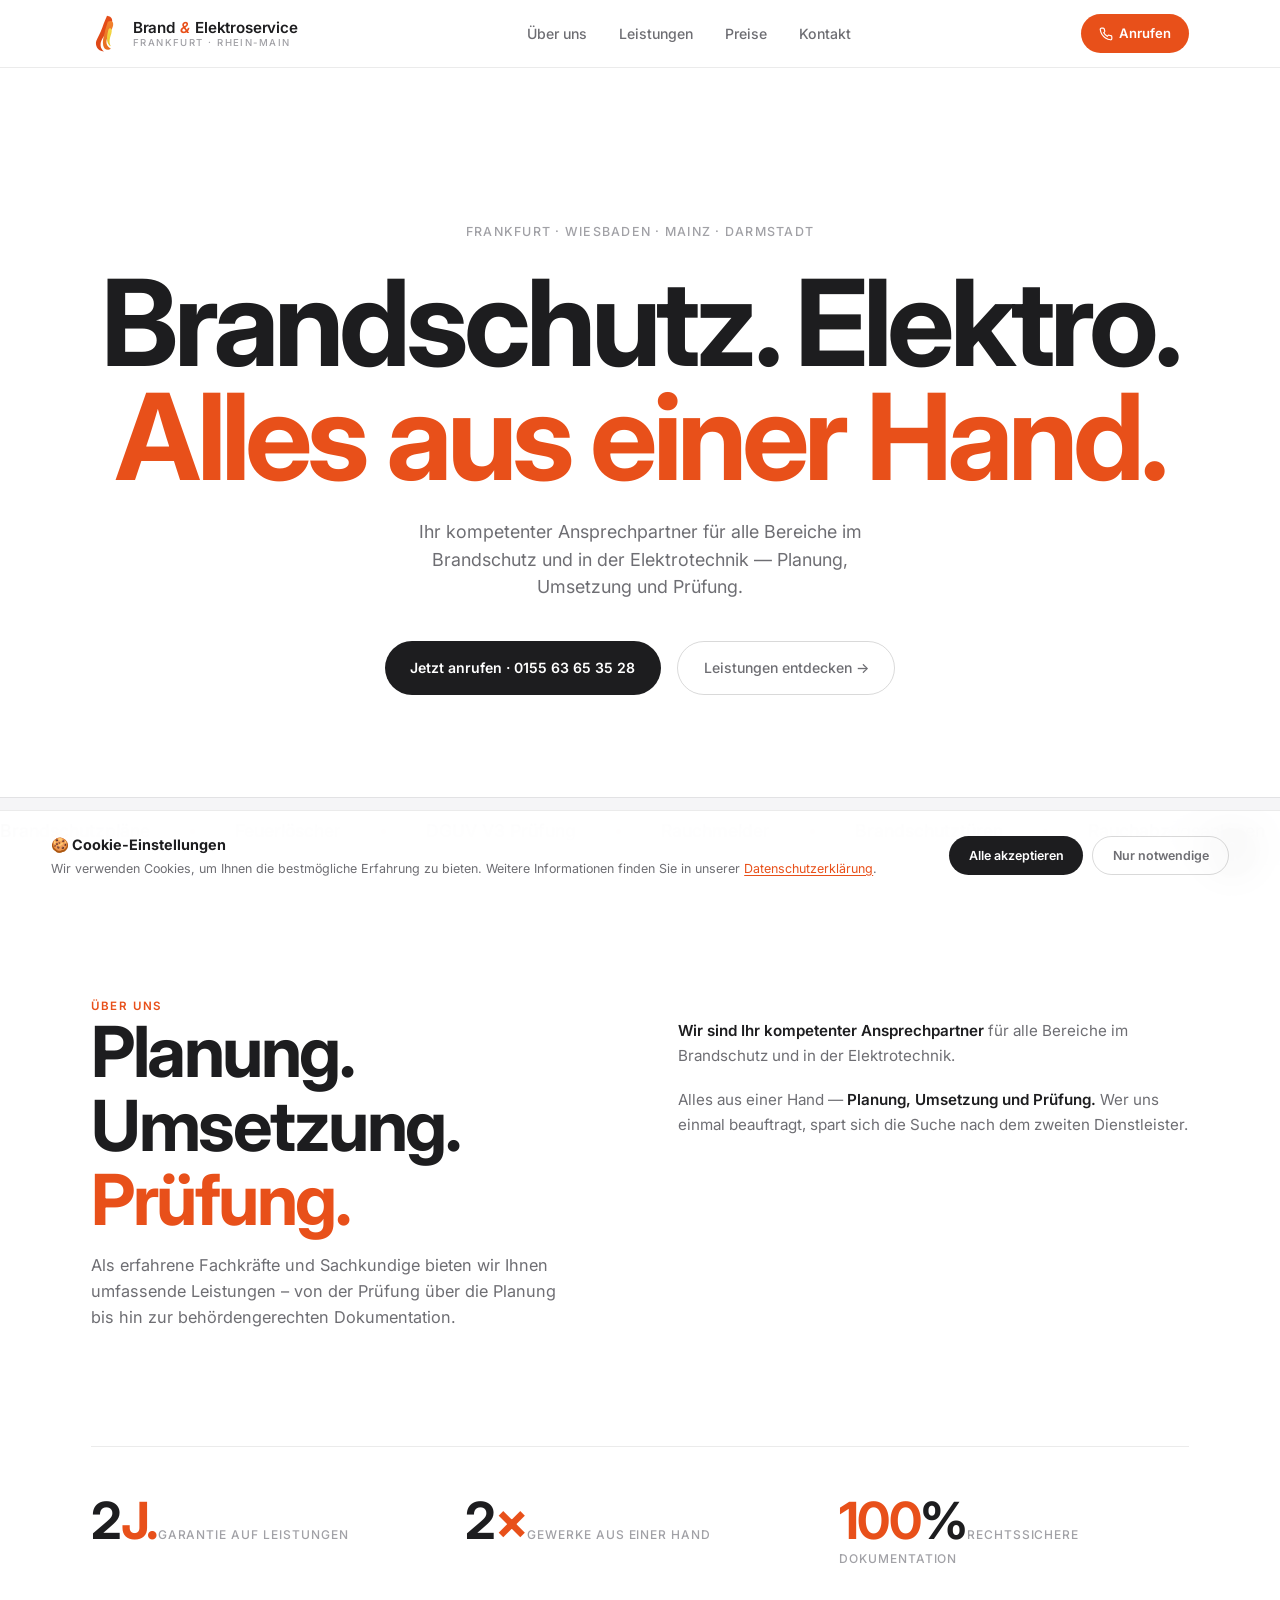
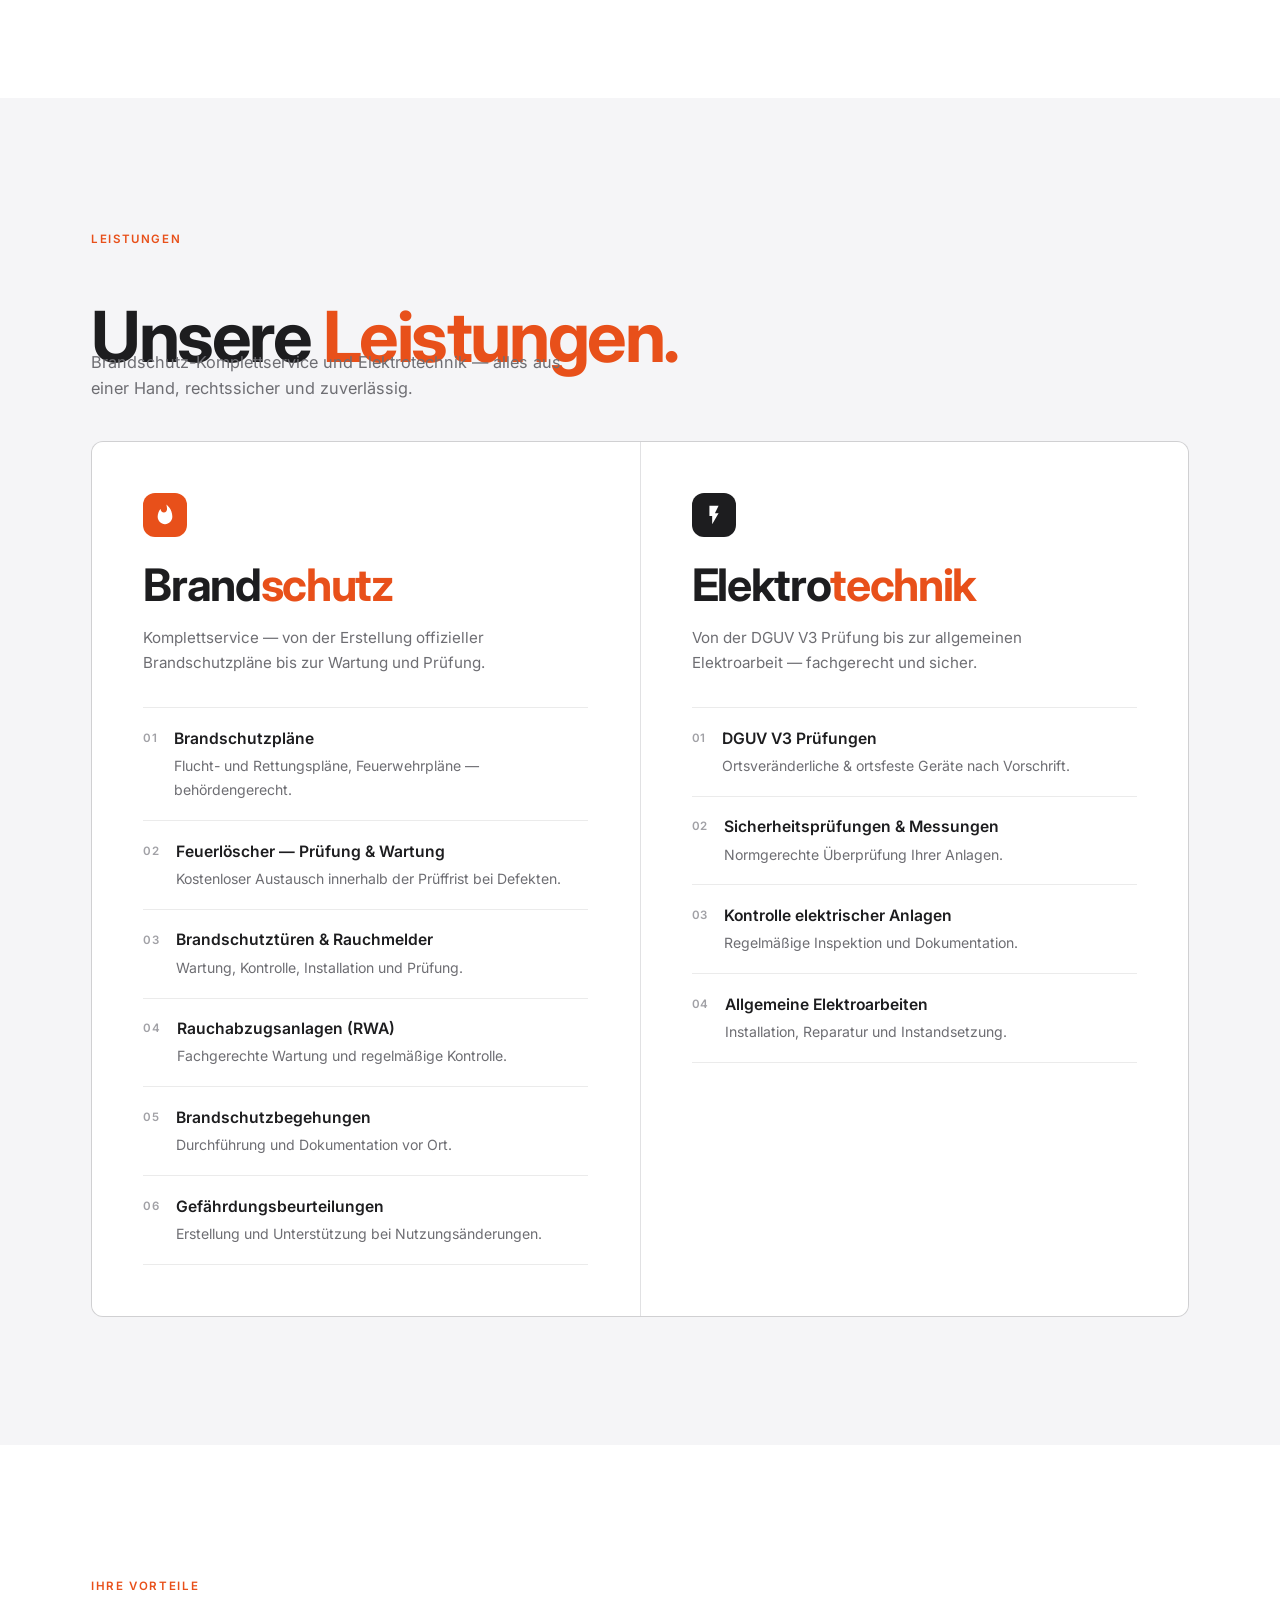
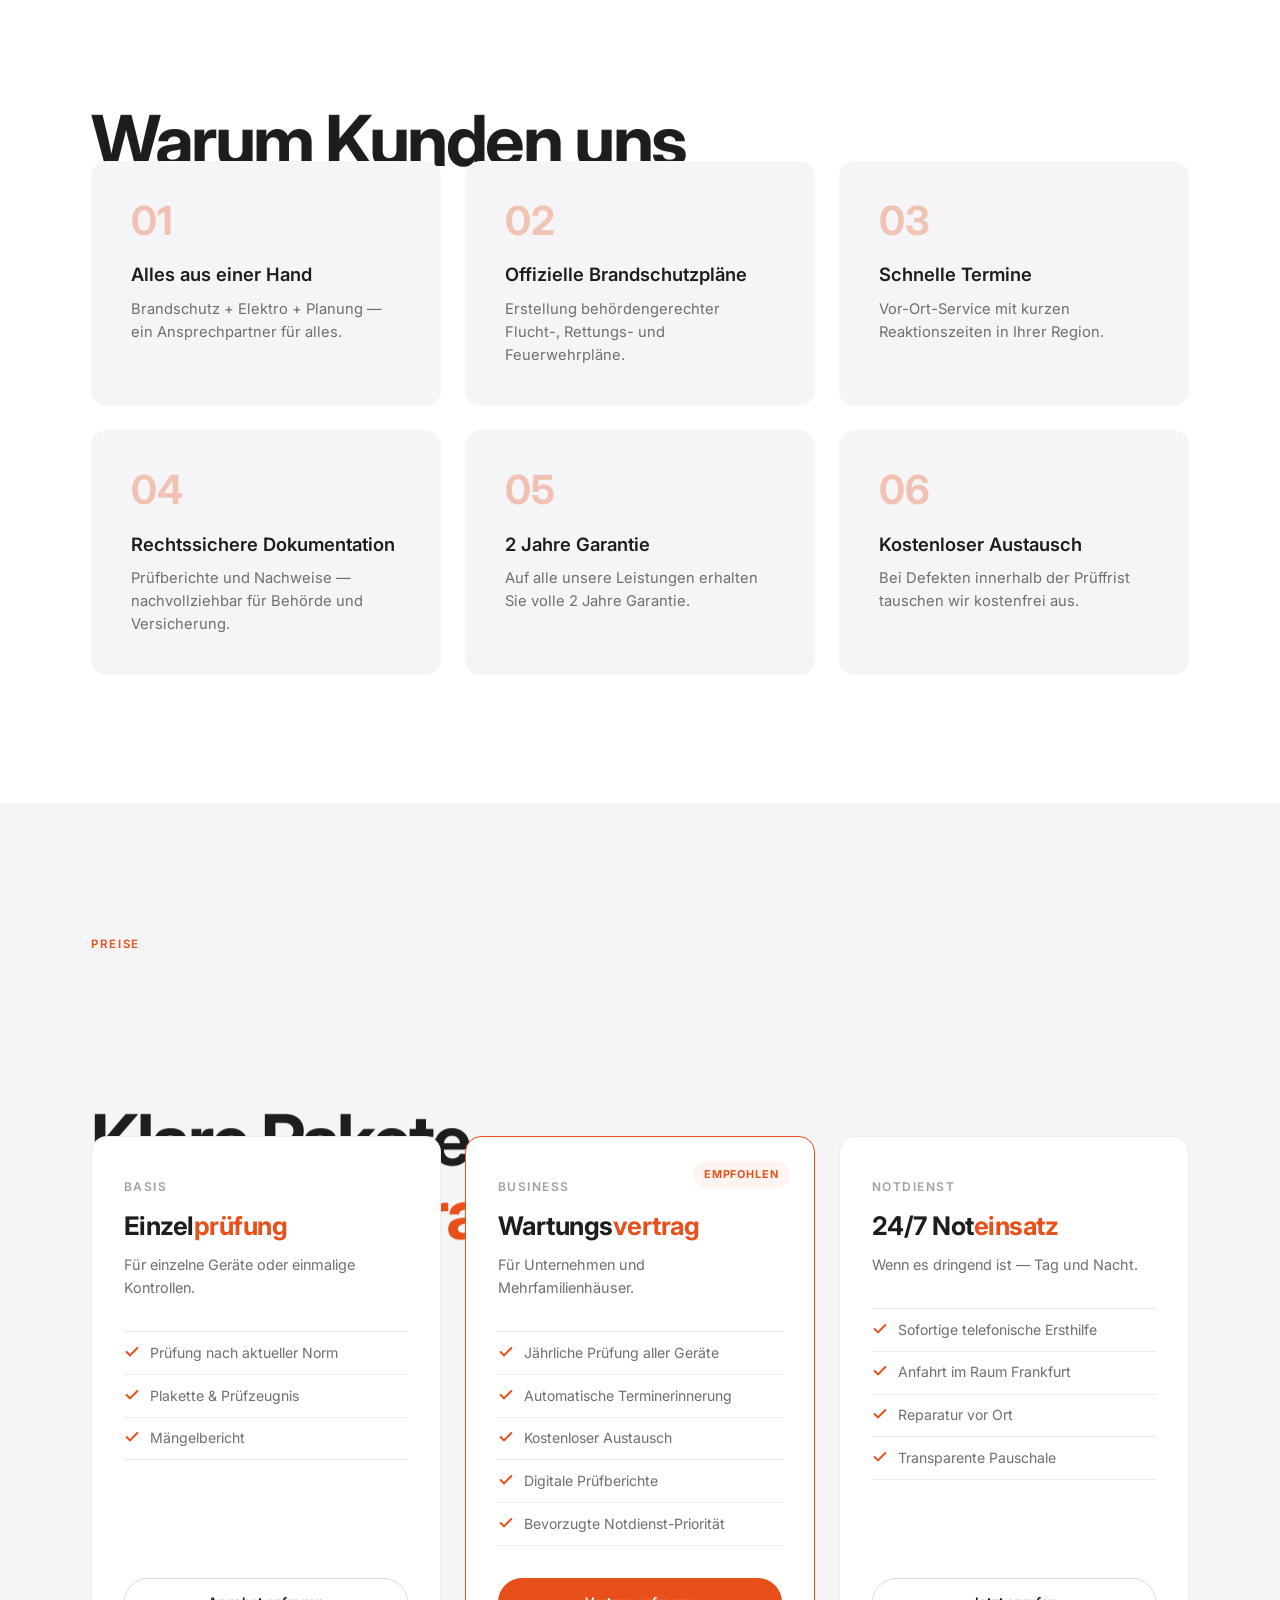
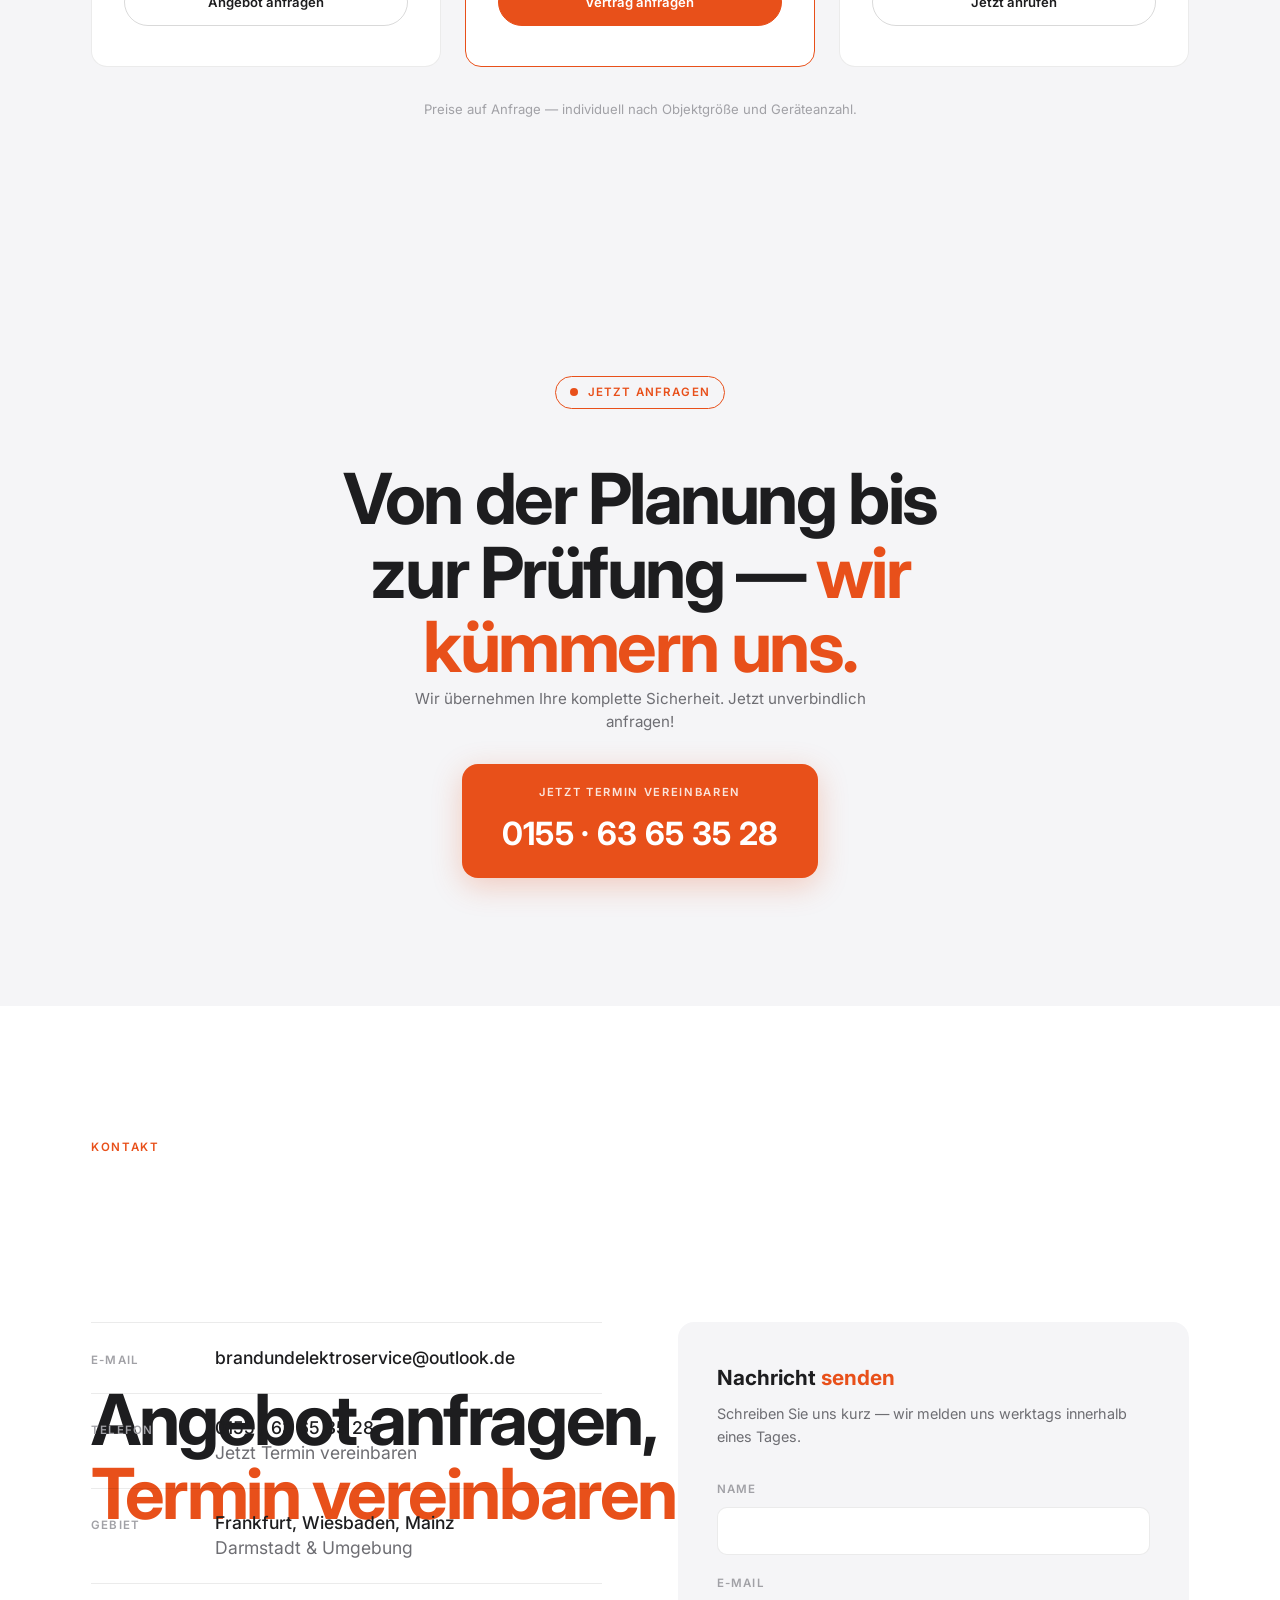
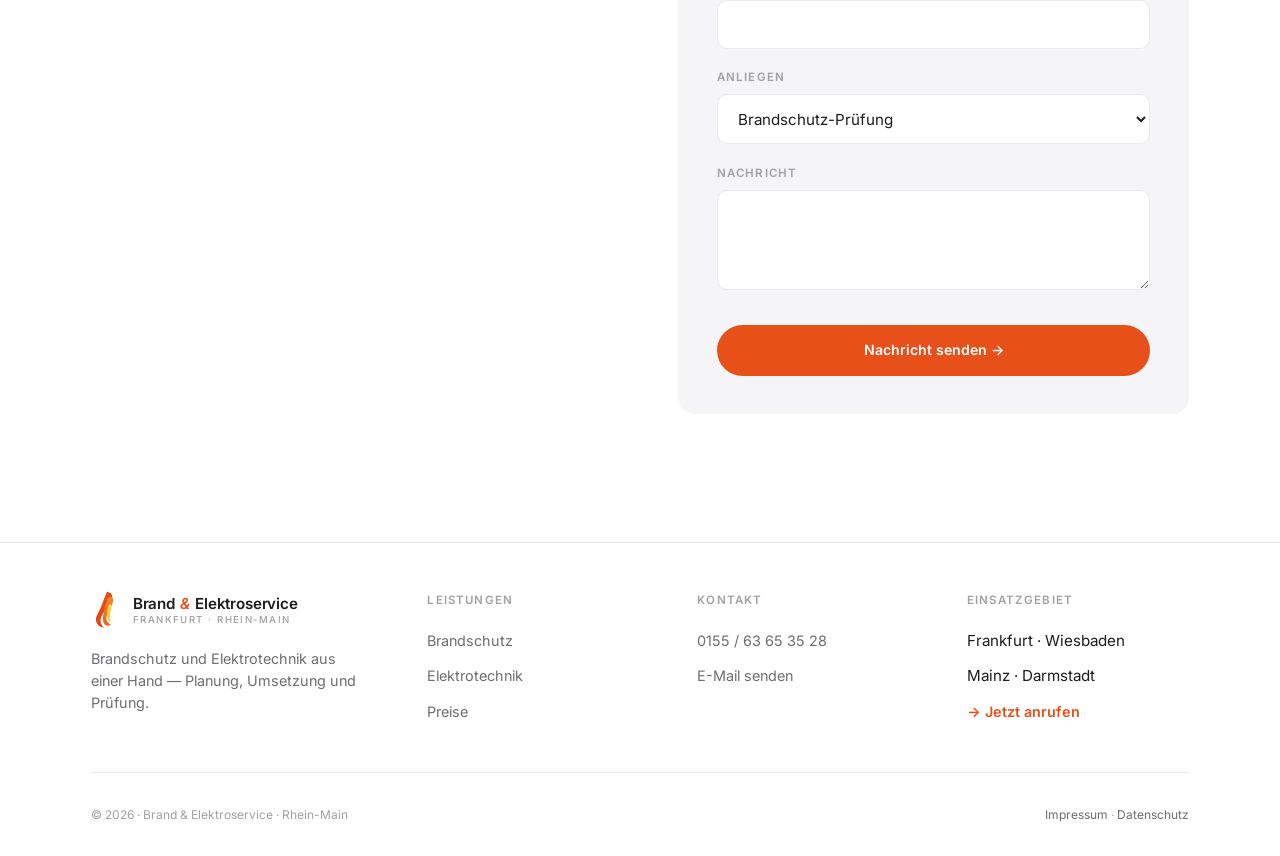
==== index.html @ 0a68e306 "feat: Brandschutz Website – Leistungen, Vorteile, Kontakt, Impressum/Datenschutz Modals" ====
<!DOCTYPE html>
<html lang="de">
<head>
<meta charset="UTF-8">
<meta name="viewport" content="width=device-width, initial-scale=1.0">
<meta name="description" content="Brand- und Elektroservice – Ihr kompetenter Ansprechpartner für Brandschutz und Elektrotechnik in Frankfurt, Wiesbaden, Mainz, Darmstadt und Umgebung.">
<title>Brand & Elektroservice · Brandschutz & Elektrotechnik</title>
<link rel="preconnect" href="https://fonts.googleapis.com">
<link rel="preconnect" href="https://fonts.gstatic.com" crossorigin>
<link href="https://fonts.googleapis.com/css2?family=Inter:wght@400;500;600;700&display=swap" rel="stylesheet">
<link rel="stylesheet" href="style.css">
</head>
<body>

<!-- ADMIN LOGIN OVERLAY -->
<div class="admin-overlay" id="admin-overlay">
  <div class="admin-login" style="position:relative">
    <button class="admin-close" id="admin-close">✕</button>
    <h3>🔒 Admin-Zugang</h3>
    <p>Passwort eingeben, um Anfragen zu verwalten.</p>
    <input type="password" id="admin-pw" placeholder="Passwort" autocomplete="off">
    <button class="admin-login-btn" id="admin-login-btn">Einloggen</button>
    <p class="admin-error" id="admin-error">Falsches Passwort.</p>
  </div>
</div>

<!-- ADMIN PANEL -->
<div class="admin-panel" id="admin-panel">
  <div class="admin-header">
    <h2>Anfragen <em>verwalten</em></h2>
    <button class="admin-logout" id="admin-logout">Abmelden ✕</button>
  </div>
  <div class="admin-body">
    <div class="admin-stats">
      <div class="admin-stat"><div class="num" id="admin-total"><em>0</em></div><div class="lbl">Anfragen gesamt</div></div>
      <div class="admin-stat"><div class="num" id="admin-new"><em>0</em></div><div class="lbl">Neue Anfragen</div></div>
      <div class="admin-stat"><div class="num" id="admin-done"><em>0</em></div><div class="lbl">Erledigt</div></div>
    </div>
    <div class="admin-table-wrap">
      <table class="admin-table">
        <thead><tr><th>Datum</th><th>Name</th><th>E-Mail</th><th>Anliegen</th><th>Nachricht</th><th>Status</th><th>Aktionen</th></tr></thead>
        <tbody id="admin-leads-body"></tbody>
      </table>
    </div>
  </div>
</div>

<div class="scroll-progress" id="scroll-progress"></div>


<!-- NAV -->
<nav class="nav" id="nav">
  <div class="nav-inner">
    <a href="#top" class="logo" aria-label="Brand & Elektroschutz Chemnitz">
      <svg class="logo-mark" viewBox="0 0 80 100" fill="none"><defs><linearGradient id="fo" x1=".3" y1="0" x2=".7" y2="1"><stop stop-color="#e8501a"/><stop offset="1" stop-color="#d94315"/></linearGradient><linearGradient id="fm" x1=".5" y1="0" x2=".5" y2="1"><stop stop-color="#f2832e"/><stop offset="1" stop-color="#e66b20"/></linearGradient><linearGradient id="fi" x1=".5" y1="0" x2=".5" y2="1"><stop stop-color="#f5d94a"/><stop offset="1" stop-color="#e8c425"/></linearGradient></defs><path d="M40 2C38 8 32 20 28 32 22 48 16 58 12 68 8 78 14 96 32 96 22 88 20 76 28 62 34 52 48 36 52 24 56 14 54 4 40 2Z" fill="url(#fo)"/><path d="M42 18C40 26 36 36 34 46 30 60 28 70 30 80 32 90 42 96 50 88 40 84 36 74 40 62 44 50 54 38 56 28 58 18 52 12 42 18Z" fill="url(#fm)"/><path d="M44 38C42 46 40 54 40 62 40 72 44 80 50 82 46 76 46 68 48 60 50 52 54 44 52 38 50 34 46 34 44 38Z" fill="url(#fi)"/></svg>
      <span class="logo-text">Brand <span class="amp">&amp;</span> Elektroservice<span class="logo-sub">Frankfurt · Rhein-Main</span></span>
    </a>
    <ul class="nav-links">
      <li><a href="#about">Über uns</a></li>
      <li><a href="#leistungen">Leistungen</a></li>
      <li><a href="#preise">Preise</a></li>
      <li><a href="#kontakt">Kontakt</a></li>
    </ul>
    <a href="tel:+4915563653528" class="nav-cta">
      <svg viewBox="0 0 24 24" fill="none" stroke="currentColor" stroke-width="2" stroke-linecap="round" stroke-linejoin="round"><path d="M22 16.92v3a2 2 0 01-2.18 2 19.79 19.79 0 01-8.63-3.07 19.5 19.5 0 01-6-6A19.79 19.79 0 012.12 4.11 2 2 0 014.11 2h3a2 2 0 012 1.72c.12.96.36 1.9.7 2.81a2 2 0 01-.45 2.11L8.09 9.91a16 16 0 006 6l1.27-1.27a2 2 0 012.11-.45c.91.34 1.85.58 2.81.7A2 2 0 0122 16.92z"/></svg>
      <span class="nav-cta-label">Anrufen</span>
    </a>
    <button class="menu-toggle" aria-label="Menü"><span></span><span></span><span></span></button>
  </div>
</nav>

<!-- HERO -->
<section class="hero" id="top">
  <div class="hero-inner">
    <p class="hero-eyebrow" data-reveal>Frankfurt · Wiesbaden · Mainz · Darmstadt</p>
    <h1 class="hero-headline" data-reveal data-reveal-delay="1">Brandschutz. Elektro.<br><em>Alles aus einer Hand.</em></h1>
    <p class="hero-lede" data-reveal data-reveal-delay="2">Ihr kompetenter Ansprechpartner für alle Bereiche im Brandschutz und in der Elektrotechnik — Planung, Umsetzung und Prüfung.</p>
    <div class="hero-ctas" data-reveal data-reveal-delay="3">
      <a href="tel:+4915563653528" class="btn-primary">Jetzt anrufen · 0155 63 65 35 28</a>
      <a href="#leistungen" class="btn-secondary">Leistungen entdecken →</a>
    </div>
  </div>
</section>

<!-- MARQUEE -->
<div class="marquee" aria-hidden="true"><div class="marquee-track">
  <span class="marquee-item">Brandschutzpläne</span><span class="marquee-item">Feuerlöscher</span><span class="marquee-item">DGUV V3 Prüfung</span><span class="marquee-item">Rauchmelder</span><span class="marquee-item">Brandschutztüren</span><span class="marquee-item">Rauchabzugsanlagen</span><span class="marquee-item">Elektroarbeiten</span>
  <span class="marquee-item">Brandschutzpläne</span><span class="marquee-item">Feuerlöscher</span><span class="marquee-item">DGUV V3 Prüfung</span><span class="marquee-item">Rauchmelder</span><span class="marquee-item">Brandschutztüren</span><span class="marquee-item">Rauchabzugsanlagen</span><span class="marquee-item">Elektroarbeiten</span>
</div></div>

<!-- ABOUT -->
<section class="section" id="about">
  <div class="container">
    <span class="section-label" data-reveal>Über uns</span>
    <div class="about-grid">
      <div>
        <h2 class="section-title parallax-slow" data-reveal>Planung. Umsetzung. <em>Prüfung.</em></h2>
        <p class="section-desc" data-reveal data-reveal-delay="1">Als erfahrene Fachkräfte und Sachkundige bieten wir Ihnen umfassende Leistungen – von der Prüfung über die Planung bis hin zur behördengerechten Dokumentation.</p>
      </div>
      <div class="about-body" data-reveal data-reveal-delay="2">
        <p><strong>Wir sind Ihr kompetenter Ansprechpartner</strong> für alle Bereiche im Brandschutz und in der Elektrotechnik.</p>
        <p>Alles aus einer Hand — <strong>Planung, Umsetzung und Prüfung.</strong> Wer uns einmal beauftragt, spart sich die Suche nach dem zweiten Dienstleister.</p>
      </div>
    </div>
    <div class="stats-row">
      <div data-reveal><span class="stat-num">2<em>J.</em></span><span class="stat-label">Garantie auf Leistungen</span></div>
      <div data-reveal data-reveal-delay="1"><span class="stat-num">2<em>×</em></span><span class="stat-label">Gewerke aus einer Hand</span></div>
      <div data-reveal data-reveal-delay="2"><span class="stat-num"><em>100</em>%</span><span class="stat-label">Rechtssichere Dokumentation</span></div>
    </div>
  </div>
</section>

<!-- SERVICES -->
<section class="section" id="leistungen" style="background:var(--bg-2)">
  <div class="container">
    <span class="section-label" data-reveal>Leistungen</span>
    <h2 class="section-title parallax-slow" data-reveal>Unsere <em>Leistungen.</em></h2>
    <p class="section-desc" data-reveal data-reveal-delay="1">Brandschutz-Komplettservice und Elektrotechnik — alles aus einer Hand, rechtssicher und zuverlässig.</p>
    <div class="services-grid" data-reveal data-reveal-delay="2">
      <div class="service-col fire">
        <div class="service-icon"><svg width="22" height="22" viewBox="0 0 24 24" fill="currentColor"><path d="M13.5.67s.74 2.65.74 4.8c0 2.06-1.35 3.73-3.41 3.73-2.07 0-3.63-1.67-3.63-3.73l.03-.36C5.21 7.51 4 10.62 4 14c0 4.42 3.58 8 8 8s8-3.58 8-8C20 8.61 17.41 3.8 13.5.67z"/></svg></div>
        <h3>Brand<em>schutz</em></h3>
        <p class="service-intro">Komplettservice — von der Erstellung offizieller Brandschutzpläne bis zur Wartung und Prüfung.</p>
        <ul class="service-list">
          <li><span class="num">01</span><div class="item-body"><strong>Brandschutzpläne</strong><span>Flucht- und Rettungspläne, Feuerwehrpläne — behördengerecht.</span></div></li>
          <li><span class="num">02</span><div class="item-body"><strong>Feuerlöscher — Prüfung &amp; Wartung</strong><span>Kostenloser Austausch innerhalb der Prüffrist bei Defekten.</span></div></li>
          <li><span class="num">03</span><div class="item-body"><strong>Brandschutztüren &amp; Rauchmelder</strong><span>Wartung, Kontrolle, Installation und Prüfung.</span></div></li>
          <li><span class="num">04</span><div class="item-body"><strong>Rauchabzugsanlagen (RWA)</strong><span>Fachgerechte Wartung und regelmäßige Kontrolle.</span></div></li>
          <li><span class="num">05</span><div class="item-body"><strong>Brandschutzbegehungen</strong><span>Durchführung und Dokumentation vor Ort.</span></div></li>
          <li><span class="num">06</span><div class="item-body"><strong>Gefährdungsbeurteilungen</strong><span>Erstellung und Unterstützung bei Nutzungsänderungen.</span></div></li>
        </ul>
      </div>
      <div class="service-col spark">
        <div class="service-icon"><svg width="22" height="22" viewBox="0 0 24 24" fill="currentColor"><path d="M7 2v11h3v9l7-12h-4l4-8z"/></svg></div>
        <h3>Elektro<em>technik</em></h3>
        <p class="service-intro">Von der DGUV V3 Prüfung bis zur allgemeinen Elektroarbeit — fachgerecht und sicher.</p>
        <ul class="service-list">
          <li><span class="num">01</span><div class="item-body"><strong>DGUV V3 Prüfungen</strong><span>Ortsveränderliche &amp; ortsfeste Geräte nach Vorschrift.</span></div></li>
          <li><span class="num">02</span><div class="item-body"><strong>Sicherheitsprüfungen &amp; Messungen</strong><span>Normgerechte Überprüfung Ihrer Anlagen.</span></div></li>
          <li><span class="num">03</span><div class="item-body"><strong>Kontrolle elektrischer Anlagen</strong><span>Regelmäßige Inspektion und Dokumentation.</span></div></li>
          <li><span class="num">04</span><div class="item-body"><strong>Allgemeine Elektroarbeiten</strong><span>Installation, Reparatur und Instandsetzung.</span></div></li>
        </ul>
      </div>
    </div>
  </div>
</section>

<!-- BENEFITS -->
<section class="section">
  <div class="container">
    <span class="section-label" data-reveal>Ihre Vorteile</span>
    <h2 class="section-title parallax-slow" data-reveal>Warum Kunden uns <em>vertrauen.</em></h2>
    <div class="benefits-grid">
      <article class="benefit" data-reveal><div class="benefit-num">01</div><h4>Alles aus einer Hand</h4><p>Brandschutz + Elektro + Planung — ein Ansprechpartner für alles.</p></article>
      <article class="benefit" data-reveal data-reveal-delay="1"><div class="benefit-num">02</div><h4>Offizielle Brandschutzpläne</h4><p>Erstellung behördengerechter Flucht-, Rettungs- und Feuerwehrpläne.</p></article>
      <article class="benefit" data-reveal data-reveal-delay="2"><div class="benefit-num">03</div><h4>Schnelle Termine</h4><p>Vor-Ort-Service mit kurzen Reaktionszeiten in Ihrer Region.</p></article>
      <article class="benefit" data-reveal data-reveal-delay="3"><div class="benefit-num">04</div><h4>Rechtssichere Dokumentation</h4><p>Prüfberichte und Nachweise — nachvollziehbar für Behörde und Versicherung.</p></article>
      <article class="benefit" data-reveal data-reveal-delay="4"><div class="benefit-num">05</div><h4>2 Jahre Garantie</h4><p>Auf alle unsere Leistungen erhalten Sie volle 2 Jahre Garantie.</p></article>
      <article class="benefit" data-reveal data-reveal-delay="5"><div class="benefit-num">06</div><h4>Kostenloser Austausch</h4><p>Bei Defekten innerhalb der Prüffrist tauschen wir kostenfrei aus.</p></article>
    </div>
  </div>
</section>

<!-- PRICING -->
<section class="section pricing" id="preise">
  <div class="container">
    <span class="section-label" data-reveal>Preise</span>
    <h2 class="section-title parallax-slow" data-reveal>Klare Pakete. <em>Keine Überraschungen.</em></h2>
    <div class="pricing-grid">
      <article class="price-card" data-reveal>
        <span class="price-name">Basis</span>
        <h3 class="price-headline">Einzel<em>prüfung</em></h3>
        <p class="price-value">Für einzelne Geräte oder einmalige Kontrollen.</p>
        <ul class="price-features">
          <li><svg viewBox="0 0 24 24" fill="none" stroke="currentColor" stroke-width="3" stroke-linecap="round"><polyline points="20 6 9 17 4 12"/></svg>Prüfung nach aktueller Norm</li>
          <li><svg viewBox="0 0 24 24" fill="none" stroke="currentColor" stroke-width="3" stroke-linecap="round"><polyline points="20 6 9 17 4 12"/></svg>Plakette &amp; Prüfzeugnis</li>
          <li><svg viewBox="0 0 24 24" fill="none" stroke="currentColor" stroke-width="3" stroke-linecap="round"><polyline points="20 6 9 17 4 12"/></svg>Mängelbericht</li>
        </ul>
        <a href="#kontakt" class="price-cta">Angebot anfragen</a>
      </article>
      <article class="price-card featured" data-reveal data-reveal-delay="1">
        <span class="price-name">Business</span>
        <h3 class="price-headline">Wartungs<em>vertrag</em></h3>
        <p class="price-value">Für Unternehmen und Mehrfamilienhäuser.</p>
        <ul class="price-features">
          <li><svg viewBox="0 0 24 24" fill="none" stroke="currentColor" stroke-width="3" stroke-linecap="round"><polyline points="20 6 9 17 4 12"/></svg>Jährliche Prüfung aller Geräte</li>
          <li><svg viewBox="0 0 24 24" fill="none" stroke="currentColor" stroke-width="3" stroke-linecap="round"><polyline points="20 6 9 17 4 12"/></svg>Automatische Terminerinnerung</li>
          <li><svg viewBox="0 0 24 24" fill="none" stroke="currentColor" stroke-width="3" stroke-linecap="round"><polyline points="20 6 9 17 4 12"/></svg>Kostenloser Austausch</li>
          <li><svg viewBox="0 0 24 24" fill="none" stroke="currentColor" stroke-width="3" stroke-linecap="round"><polyline points="20 6 9 17 4 12"/></svg>Digitale Prüfberichte</li>
          <li><svg viewBox="0 0 24 24" fill="none" stroke="currentColor" stroke-width="3" stroke-linecap="round"><polyline points="20 6 9 17 4 12"/></svg>Bevorzugte Notdienst-Priorität</li>
        </ul>
        <a href="#kontakt" class="price-cta">Vertrag anfragen</a>
      </article>
      <article class="price-card" data-reveal data-reveal-delay="2">
        <span class="price-name">Notdienst</span>
        <h3 class="price-headline">24/7 Not<em>einsatz</em></h3>
        <p class="price-value">Wenn es dringend ist — Tag und Nacht.</p>
        <ul class="price-features">
          <li><svg viewBox="0 0 24 24" fill="none" stroke="currentColor" stroke-width="3" stroke-linecap="round"><polyline points="20 6 9 17 4 12"/></svg>Sofortige telefonische Ersthilfe</li>
          <li><svg viewBox="0 0 24 24" fill="none" stroke="currentColor" stroke-width="3" stroke-linecap="round"><polyline points="20 6 9 17 4 12"/></svg>Anfahrt im Raum Frankfurt</li>
          <li><svg viewBox="0 0 24 24" fill="none" stroke="currentColor" stroke-width="3" stroke-linecap="round"><polyline points="20 6 9 17 4 12"/></svg>Reparatur vor Ort</li>
          <li><svg viewBox="0 0 24 24" fill="none" stroke="currentColor" stroke-width="3" stroke-linecap="round"><polyline points="20 6 9 17 4 12"/></svg>Transparente Pauschale</li>
        </ul>
        <a href="tel:+4915563653528" class="price-cta">Jetzt anrufen</a>
      </article>
    </div>
    <p class="price-note">Preise auf Anfrage — individuell nach Objektgröße und Geräteanzahl.</p>
  </div>
</section>

<!-- EMERGENCY -->
<section class="emergency">
  <div class="emergency-inner">
    <span class="emergency-badge" data-reveal><span class="pulse-dot"></span>Jetzt anfragen</span>
    <h2 data-reveal data-reveal-delay="1">Von der Planung bis zur Prüfung — <em>wir kümmern uns.</em></h2>
    <p data-reveal data-reveal-delay="2">Wir übernehmen Ihre komplette Sicherheit. Jetzt unverbindlich anfragen!</p>
    <a href="tel:+4915563653528" class="emergency-phone" data-reveal data-reveal-delay="3"><small>Jetzt Termin vereinbaren</small><big>0155 · 63 65 35 28</big></a>
  </div>
</section>

<!-- CONTACT -->
<section class="section" id="kontakt">
  <div class="container">
    <span class="section-label" data-reveal>Kontakt</span>
    <h2 class="section-title parallax-slow" data-reveal>Angebot anfragen, <em>Termin vereinbaren.</em></h2>
    <div class="contact-grid">
      <div data-reveal>
        <div class="contact-row"><span class="contact-label">E-Mail</span><span class="contact-value"><a href="mailto:brandundelektroservice@outlook.de">brandundelektroservice@outlook.de</a></span></div>
        <div class="contact-row"><span class="contact-label">Telefon</span><span class="contact-value"><a href="tel:+4915563653528">0155 / 63 65 35 28</a><br><em>Jetzt Termin vereinbaren</em></span></div>
        <div class="contact-row"><span class="contact-label">Gebiet</span><span class="contact-value">Frankfurt, Wiesbaden, Mainz<br><em>Darmstadt &amp; Umgebung</em></span></div>
      </div>
      <form class="contact-form" data-reveal data-reveal-delay="1" onsubmit="handleSubmit(event)">
        <h3>Nachricht <em>senden</em></h3>
        <p>Schreiben Sie uns kurz — wir melden uns werktags innerhalb eines Tages.</p>
        <div class="form-field"><label for="name">Name</label><input type="text" id="name" name="name" required></div>
        <div class="form-field"><label for="email">E-Mail</label><input type="email" id="email" name="email" required></div>
        <div class="form-field"><label for="topic">Anliegen</label><select id="topic" name="topic"><option>Brandschutz-Prüfung</option><option>Feuerlöscher-Wartung</option><option>Elektro-Installation</option><option>Wartungsvertrag</option><option>Sonstiges</option></select></div>
        <div class="form-field"><label for="message">Nachricht</label><textarea id="message" name="message" required></textarea></div>
        <button type="submit" class="form-submit">Nachricht senden →</button>
      </form>
    </div>
  </div>
</section>

<!-- FOOTER -->
<footer class="footer">
  <div class="footer-inner">
    <div class="footer-top">
      <div class="footer-brand">
        <a href="#top" class="logo">
          <svg class="logo-mark" viewBox="0 0 80 100" fill="none"><defs><linearGradient id="fo2" x1=".3" y1="0" x2=".7" y2="1"><stop stop-color="#e8501a"/><stop offset="1" stop-color="#d94315"/></linearGradient><linearGradient id="fm2" x1=".5" y1="0" x2=".5" y2="1"><stop stop-color="#f2832e"/><stop offset="1" stop-color="#e66b20"/></linearGradient><linearGradient id="fi2" x1=".5" y1="0" x2=".5" y2="1"><stop stop-color="#f5d94a"/><stop offset="1" stop-color="#e8c425"/></linearGradient></defs><path d="M40 2C38 8 32 20 28 32 22 48 16 58 12 68 8 78 14 96 32 96 22 88 20 76 28 62 34 52 48 36 52 24 56 14 54 4 40 2Z" fill="url(#fo2)"/><path d="M42 18C40 26 36 36 34 46 30 60 28 70 30 80 32 90 42 96 50 88 40 84 36 74 40 62 44 50 54 38 56 28 58 18 52 12 42 18Z" fill="url(#fm2)"/><path d="M44 38C42 46 40 54 40 62 40 72 44 80 50 82 46 76 46 68 48 60 50 52 54 44 52 38 50 34 46 34 44 38Z" fill="url(#fi2)"/></svg>
          <span class="logo-text">Brand <span class="amp">&amp;</span> Elektroservice<span class="logo-sub">Frankfurt · Rhein-Main</span></span>
        </a>
        <p>Brandschutz und Elektrotechnik aus einer Hand — Planung, Umsetzung und Prüfung.</p>
      </div>
      <div><h5>Leistungen</h5><ul><li><a href="#leistungen">Brandschutz</a></li><li><a href="#leistungen">Elektrotechnik</a></li><li><a href="#preise">Preise</a></li></ul></div>
      <div><h5>Kontakt</h5><ul><li><a href="tel:+4915563653528">0155 / 63 65 35 28</a></li><li><a href="mailto:brandundelektroservice@outlook.de">E-Mail senden</a></li></ul></div>
      <div><h5>Einsatzgebiet</h5><ul><li>Frankfurt · Wiesbaden</li><li>Mainz · Darmstadt</li><li><a href="tel:+4915563653528" style="color:var(--accent);font-weight:600">→ Jetzt anrufen</a></li></ul></div>
    </div>
    <div class="footer-bottom">
      <span>© <span id="year"></span> · Brand & Elektroservice · Rhein-Main</span>
      <span><a href="#" id="link-impressum">Impressum</a> · <a href="#" id="link-datenschutz">Datenschutz</a></span>
    </div>
  </div>
</footer>

<!-- IMPRESSUM MODAL -->
<div class="legal-overlay" id="impressum-overlay">
  <div class="legal-modal" role="dialog" aria-labelledby="impressum-title">
    <header class="legal-modal-header">
      <h3 id="impressum-title">Impressum</h3>
      <button class="legal-modal-close" aria-label="Schließen">✕</button>
    </header>
    <div class="legal-modal-body">
      <h4>Angaben gemäß § 5 TMG</h4>
      <p>Brand & Elektroservice<br>
      [Vor- und Nachname des Inhabers]<br>
      [Straße und Hausnummer]<br>
      [PLZ Ort]</p>

      <h4>Kontakt</h4>
      <p>Telefon: 0155 63 65 35 28<br>
      E-Mail: <a href="mailto:brandundelektroservice@outlook.de">brandundelektroservice@outlook.de</a></p>

      <h4>Umsatzsteuer-ID</h4>
      <p>Umsatzsteuer-Identifikationsnummer gemäß § 27a Umsatzsteuergesetz:<br>
      [USt-IdNr. hier einfügen]</p>

      <h4>Berufsbezeichnung und berufsrechtliche Regelungen</h4>
      <p>[Berufsbezeichnung, z. B. Sachkundiger für Brandschutz]<br>
      Verliehen in: Bundesrepublik Deutschland</p>

      <h4>Verantwortlich für den Inhalt nach § 55 Abs. 2 RStV</h4>
      <p>[Vor- und Nachname]<br>
      [Anschrift wie oben]</p>

      <h4>Streitschlichtung</h4>
      <p>Die Europäische Kommission stellt eine Plattform zur Online-Streitbeilegung (OS) bereit: <a href="https://ec.europa.eu/consumers/odr/" target="_blank" rel="noopener">https://ec.europa.eu/consumers/odr/</a>.</p>
      <p>Wir sind nicht bereit oder verpflichtet, an Streitbeilegungsverfahren vor einer Verbraucherschlichtungsstelle teilzunehmen.</p>

      <h4>Haftung für Inhalte</h4>
      <p>Als Diensteanbieter sind wir gemäß § 7 Abs. 1 TMG für eigene Inhalte auf diesen Seiten nach den allgemeinen Gesetzen verantwortlich. Nach §§ 8 bis 10 TMG sind wir als Diensteanbieter jedoch nicht verpflichtet, übermittelte oder gespeicherte fremde Informationen zu überwachen.</p>

      <h4>Haftung für Links</h4>
      <p>Unser Angebot enthält Links zu externen Websites Dritter, auf deren Inhalte wir keinen Einfluss haben. Für die Inhalte der verlinkten Seiten ist stets der jeweilige Anbieter verantwortlich.</p>
    </div>
  </div>
</div>

<!-- DATENSCHUTZ MODAL -->
<div class="legal-overlay" id="datenschutz-overlay">
  <div class="legal-modal" role="dialog" aria-labelledby="datenschutz-title">
    <header class="legal-modal-header">
      <h3 id="datenschutz-title">Datenschutz<em>erklärung</em></h3>
      <button class="legal-modal-close" aria-label="Schließen">✕</button>
    </header>
    <div class="legal-modal-body">
      <h4>1. Datenschutz auf einen Blick</h4>
      <p>Die folgenden Hinweise geben einen Überblick darüber, was mit Ihren personenbezogenen Daten passiert, wenn Sie diese Website besuchen.</p>

      <h4>2. Verantwortliche Stelle</h4>
      <p>Brand & Elektroservice<br>
      [Vor- und Nachname]<br>
      [Straße und Hausnummer]<br>
      [PLZ Ort]<br>
      Telefon: 0155 63 65 35 28<br>
      E-Mail: <a href="mailto:brandundelektroservice@outlook.de">brandundelektroservice@outlook.de</a></p>

      <h4>3. Datenerfassung auf dieser Website</h4>
      <p><strong>Wer ist verantwortlich für die Datenerfassung?</strong><br>
      Die Datenverarbeitung auf dieser Website erfolgt durch den Websitebetreiber (siehe Impressum).</p>
      <p><strong>Wie erfassen wir Ihre Daten?</strong><br>
      Ihre Daten werden zum einen dadurch erhoben, dass Sie uns diese mitteilen, z. B. über unser Kontaktformular. Andere Daten werden automatisch beim Besuch der Website durch unsere IT-Systeme erfasst (z. B. Browser, Betriebssystem, Uhrzeit des Zugriffs).</p>

      <h4>4. Kontaktformular</h4>
      <p>Wenn Sie uns per Kontaktformular Anfragen zukommen lassen, werden Ihre Angaben (Name, E-Mail, Nachricht) zwecks Bearbeitung der Anfrage bei uns gespeichert. Eine Weitergabe an Dritte findet nicht statt.</p>

      <h4>5. Cookies</h4>
      <p>Diese Website verwendet Cookies. Dabei handelt es sich um kleine Textdateien, die auf Ihrem Endgerät gespeichert werden. Wir verwenden ausschließlich technisch notwendige Cookies, sofern Sie nicht ausdrücklich allen Cookies zustimmen.</p>

      <h4>6. Ihre Rechte</h4>
      <p>Sie haben jederzeit das Recht auf unentgeltliche Auskunft über Ihre gespeicherten personenbezogenen Daten, deren Herkunft und Empfänger sowie den Zweck der Datenverarbeitung. Sie haben außerdem ein Recht auf Berichtigung, Sperrung oder Löschung dieser Daten.</p>
      <ul>
        <li>Recht auf Auskunft (§ 15 DSGVO)</li>
        <li>Recht auf Berichtigung (§ 16 DSGVO)</li>
        <li>Recht auf Löschung (§ 17 DSGVO)</li>
        <li>Recht auf Einschränkung (§ 18 DSGVO)</li>
        <li>Recht auf Datenübertragbarkeit (§ 20 DSGVO)</li>
        <li>Widerspruchsrecht (§ 21 DSGVO)</li>
      </ul>

      <h4>7. SSL-Verschlüsselung</h4>
      <p>Diese Seite nutzt aus Sicherheitsgründen eine SSL-Verschlüsselung. Eine verschlüsselte Verbindung erkennen Sie daran, dass die Adresszeile des Browsers von „http://“ auf „https://“ wechselt.</p>
    </div>
  </div>
</div>

<!-- COOKIE BANNER -->
<div class="cookie-banner" id="cookie-banner">
  <div class="cookie-inner">
    <div class="cookie-text">
      <h4>🍪 Cookie-Einstellungen</h4>
      <p>Wir verwenden Cookies, um Ihnen die bestmögliche Erfahrung zu bieten. Weitere Informationen finden Sie in unserer <a href="#">Datenschutzerklärung</a>.</p>
    </div>
    <div class="cookie-actions">
      <button class="cookie-btn accept cookie-accept">Alle akzeptieren</button>
      <button class="cookie-btn decline cookie-decline">Nur notwendige</button>
    </div>
  </div>
</div>

<!-- ACCESSIBILITY WIDGET -->
<button class="a11y-toggle" id="a11y-toggle" aria-label="Barrierefreiheit">
  <svg viewBox="0 0 24 24" fill="none" stroke="currentColor" stroke-width="2" stroke-linecap="round" stroke-linejoin="round"><circle cx="12" cy="4.5" r="2.5"/><path d="M12 7v6"/><path d="M8 21l2-7"/><path d="M16 21l-2-7"/><path d="M6 12h12"/></svg>
</button>
<div class="a11y-panel" id="a11y-panel">
  <h4>Barrierefreiheit</h4>
  <p class="a11y-sub">Passen Sie die Darstellung an Ihre Bedürfnisse an.</p>
  <div class="a11y-group">
    <div class="a11y-group-label">Schriftgröße</div>
    <div class="a11y-row">
      <span>Text-Skalierung</span>
      <div class="a11y-row-controls">
        <button class="a11y-btn" id="a11y-size-down" aria-label="Kleiner">A−</button>
        <span class="a11y-size-display" id="a11y-size-val">100%</span>
        <button class="a11y-btn" id="a11y-size-up" aria-label="Größer">A+</button>
      </div>
    </div>
  </div>
  <div class="a11y-group">
    <div class="a11y-group-label">Darstellung</div>
    <div class="a11y-row">
      <span>Hoher Kontrast</span>
      <div class="a11y-switch" id="a11y-contrast" role="switch" aria-label="Hoher Kontrast"></div>
    </div>
    <div class="a11y-row">
      <span>Lesehilfe</span>
      <div class="a11y-switch" id="a11y-guide" role="switch" aria-label="Lesehilfe"></div>
    </div>
  </div>
  <button class="a11y-reset" id="a11y-reset">Zurücksetzen</button>
</div>

<!-- READING GUIDE LINE -->
<div class="reading-guide" id="reading-guide"></div>

<script src="main.js"></script>
</body>
</html>
---- style.css ----
/* ── TOKENS ── */
:root {
  --bg: #ffffff;
  --bg-2: #f5f5f7;
  --bg-3: #fafafa;
  --text: #1d1d1f;
  --text-dim: #6e6e73;
  --text-mute: #a1a1a6;
  --accent: #e8501a;
  --accent-light: #f2832e;
  --accent-bg: rgba(232,80,26,0.06);
  --line: rgba(0,0,0,0.08);
  --line-strong: rgba(0,0,0,0.15);
  --fs-display: clamp(3.2rem,10vw,7.5rem);
  --fs-h1: clamp(2.2rem,5.5vw,4.5rem);
  --fs-h2: clamp(1.6rem,3.5vw,2.8rem);
  --fs-h3: clamp(1.2rem,2vw,1.6rem);
  --fs-body: clamp(0.95rem,1.1vw,1.1rem);
  --fs-small: 0.82rem;
  --gutter: clamp(1.25rem,4vw,4rem);
  --max: 1200px;
  --ease: cubic-bezier(0.25,0.46,0.45,0.94);
  --ease-out: cubic-bezier(0.16,1,0.3,1);
}

*{margin:0;padding:0;box-sizing:border-box}
::selection{background:var(--accent);color:#fff}
html{scroll-behavior:smooth}
body{background:var(--bg);color:var(--text);font-family:'Inter',system-ui,-apple-system,sans-serif;font-size:var(--fs-body);line-height:1.6;overflow-x:hidden;-webkit-font-smoothing:antialiased}
img,svg{display:block;max-width:100%}
a{color:inherit;text-decoration:none}
button{font:inherit;color:inherit;background:none;border:none;cursor:pointer}

.container{max-width:var(--max);margin:0 auto;padding:0 var(--gutter)}

/* ── NAV ── */
.nav{position:sticky;top:0;z-index:80;background:rgba(255,255,255,0.82);backdrop-filter:blur(20px);-webkit-backdrop-filter:blur(20px);border-bottom:1px solid var(--line)}
.nav-inner{max-width:var(--max);margin:0 auto;padding:0.9rem var(--gutter);display:flex;align-items:center;justify-content:space-between;gap:2rem}
.logo{display:flex;align-items:center;gap:0.6rem;font-weight:600;font-size:0.95rem;letter-spacing:-0.01em}
.logo-mark{width:32px;height:38px;flex-shrink:0}
.logo-text{line-height:1.15}
.logo-text .amp{color:var(--accent);font-style:italic;padding:0 0.08em}
.logo-sub{display:block;font-size:0.6rem;color:var(--text-mute);letter-spacing:0.15em;text-transform:uppercase;font-weight:500;margin-top:1px}
.nav-links{display:flex;list-style:none;gap:2rem}
.nav-links a{font-size:0.88rem;font-weight:500;color:var(--text-dim);transition:color 0.3s}
.nav-links a:hover{color:var(--text)}
.nav-cta{display:inline-flex;align-items:center;gap:0.5em;padding:0.55rem 1.1rem;background:var(--accent);color:#fff;font-size:0.82rem;font-weight:600;border-radius:980px;transition:background 0.3s,transform 0.3s}
.nav-cta:hover{background:#d04515;transform:scale(1.03)}
.nav-cta svg{width:14px;height:14px}
.menu-toggle{display:none;width:44px;height:44px;flex-direction:column;justify-content:center;align-items:center;gap:5px}
.menu-toggle span{width:20px;height:1.5px;background:var(--text);transition:transform 0.3s,opacity 0.3s}

/* ── HERO ── */
.hero{padding:clamp(5rem,12vw,10rem) 0 clamp(4rem,8vw,7rem);text-align:center;position:relative;overflow:hidden}
.hero-inner{max-width:var(--max);margin:0 auto;padding:0 var(--gutter)}
.hero-eyebrow{font-size:0.78rem;font-weight:500;letter-spacing:0.1em;text-transform:uppercase;color:var(--text-mute);margin-bottom:1.5rem}
.hero-headline{font-size:var(--fs-display);font-weight:700;line-height:0.95;letter-spacing:-0.04em;margin-bottom:1.5rem}
.hero-headline em{font-style:normal;color:var(--accent)}
.hero-lede{font-size:clamp(1.05rem,1.4vw,1.25rem);color:var(--text-dim);max-width:42ch;margin:0 auto 2.5rem;line-height:1.55}
.hero-ctas{display:flex;justify-content:center;gap:1rem;flex-wrap:wrap}
.btn-primary{display:inline-flex;align-items:center;gap:0.6em;background:var(--text);color:#fff;padding:0.9rem 1.6rem;font-size:0.88rem;font-weight:600;border-radius:980px;transition:background 0.3s,transform 0.3s}
.btn-primary:hover{background:#333;transform:scale(1.03)}
.btn-secondary{display:inline-flex;align-items:center;gap:0.5em;padding:0.9rem 1.6rem;border:1px solid var(--line-strong);border-radius:980px;font-size:0.88rem;font-weight:500;color:var(--text-dim);transition:all 0.3s}
.btn-secondary:hover{border-color:var(--text);color:var(--text)}

/* ── MARQUEE ── */
.marquee{border-top:1px solid var(--line);border-bottom:1px solid var(--line);overflow:hidden;padding:1.2rem 0;background:var(--bg-2)}
.marquee-track{display:flex;gap:2.5rem;white-space:nowrap;animation:marquee 50s linear infinite;width:max-content}
.marquee-item{font-size:clamp(0.9rem,1.4vw,1.1rem);font-weight:500;color:var(--text-dim);display:inline-flex;align-items:center;gap:2.5rem}
.marquee-item::after{content:'';width:5px;height:5px;background:var(--accent);border-radius:50%;flex-shrink:0}
@keyframes marquee{from{transform:translateX(0)}to{transform:translateX(-50%)}}

/* ── SECTIONS ── */
.section{padding:clamp(5rem,10vw,8rem) 0}
.section-label{font-size:0.72rem;font-weight:600;letter-spacing:0.14em;text-transform:uppercase;color:var(--accent);margin-bottom:1rem}
.section-title{font-size:var(--fs-h1);font-weight:700;letter-spacing:-0.035em;line-height:1.05;margin-bottom:1rem;max-width:16ch}
.section-title em{font-style:normal;color:var(--accent)}
.section-desc{color:var(--text-dim);max-width:48ch;font-size:1.02rem;line-height:1.6;margin-bottom:3rem}

/* ── ABOUT ── */
.about-grid{display:grid;grid-template-columns:1fr 1fr;gap:clamp(3rem,6vw,5rem);align-items:start}
.about-lead{font-size:clamp(1.4rem,2.2vw,1.9rem);font-weight:600;line-height:1.3;letter-spacing:-0.02em}
.about-lead em{font-style:normal;color:var(--accent)}
.about-body p{color:var(--text-dim);margin-bottom:1.2rem;line-height:1.65}
.about-body strong{color:var(--text);font-weight:600}

.stats-row{display:grid;grid-template-columns:repeat(3,1fr);gap:1.5rem;margin-top:4rem;padding-top:3rem;border-top:1px solid var(--line)}
.stat-num{font-size:clamp(2.2rem,4vw,3.2rem);font-weight:700;letter-spacing:-0.03em;line-height:1}
.stat-num em{font-style:normal;color:var(--accent)}
.stat-label{font-size:0.75rem;color:var(--text-mute);letter-spacing:0.08em;text-transform:uppercase;margin-top:0.4rem;font-weight:500}

/* ── SERVICES ── */
.services-grid{display:grid;grid-template-columns:1fr 1fr;gap:1px;background:var(--line);border:1px solid var(--line);border-radius:12px;overflow:hidden}
.service-col{background:var(--bg);padding:clamp(2.5rem,4vw,3.5rem);transition:background 0.4s}
.service-col:hover{background:var(--bg-3)}
.service-icon{width:44px;height:44px;border-radius:12px;display:flex;align-items:center;justify-content:center;margin-bottom:1.5rem;color:#fff}
.service-col.fire .service-icon{background:var(--accent)}
.service-col.spark .service-icon{background:#1d1d1f}
.service-col h3{font-size:var(--fs-h2);font-weight:700;letter-spacing:-0.03em;margin-bottom:1rem;line-height:1.1}
.service-col h3 em{font-style:normal;color:var(--accent)}
.service-intro{color:var(--text-dim);margin-bottom:2rem;max-width:40ch;line-height:1.6}
.service-list{list-style:none}
.service-list li{padding:1.1rem 0;border-top:1px solid var(--line);display:flex;gap:1rem;align-items:start;transition:padding-left 0.4s var(--ease-out)}
.service-list li:last-child{border-bottom:1px solid var(--line)}
.service-list li:hover{padding-left:0.5rem}
.service-list .num{font-size:0.72rem;color:var(--text-mute);font-weight:600;padding-top:0.2rem;letter-spacing:0.05em}
.service-list .item-body strong{display:block;font-weight:600;font-size:0.98rem;margin-bottom:0.2rem}
.service-list .item-body span{color:var(--text-dim);font-size:0.88rem}

/* ── EQUIPMENT ── */
.equipment{background:var(--bg-2)}
.equip-grid{display:grid;grid-template-columns:repeat(3,1fr);gap:1.5rem}
.equip-card{background:var(--bg);border:1px solid var(--line);border-radius:12px;padding:2rem 1.8rem;transition:transform 0.5s var(--ease-out),box-shadow 0.5s var(--ease-out)}
.equip-card:hover{transform:translateY(-4px);box-shadow:0 12px 40px rgba(0,0,0,0.06)}
.equip-icon{width:40px;height:40px;color:var(--accent);margin-bottom:1.2rem}
.equip-card h4{font-size:1.1rem;font-weight:600;margin-bottom:0.4rem}
.equip-card p{font-size:0.88rem;color:var(--text-dim);line-height:1.5}

/* ── BENEFITS ── */
.benefits-grid{display:grid;grid-template-columns:repeat(3,1fr);gap:1.5rem}
.benefit{padding:2.5rem;background:var(--bg-2);border-radius:16px;transition:transform 0.5s var(--ease-out)}
.benefit:hover{transform:translateY(-3px)}
.benefit-num{font-size:2.5rem;font-weight:700;color:var(--accent);line-height:1;margin-bottom:1.2rem;opacity:0.3}
.benefit h4{font-size:1.15rem;font-weight:600;margin-bottom:0.5rem}
.benefit p{color:var(--text-dim);font-size:0.92rem;line-height:1.55}

/* ── PRICING ── */
.pricing{background:var(--bg-2)}
.pricing-grid{display:grid;grid-template-columns:repeat(3,1fr);gap:1.5rem;perspective:1200px;margin-top:2rem}
.price-card{background:var(--bg);border:1px solid var(--line);padding:2.5rem 2rem;border-radius:16px;display:flex;flex-direction:column;transition:transform 0.6s var(--ease-out),box-shadow 0.6s var(--ease-out),border-color 0.4s;will-change:transform}
.price-card:hover{transform:translateY(-8px) scale(1.02);box-shadow:0 24px 60px rgba(0,0,0,0.1);border-color:var(--accent)}
.price-card.featured{border-color:var(--accent);position:relative}
.price-card.featured:hover{box-shadow:0 24px 60px rgba(232,80,26,0.18)}
.price-card.featured::after{content:'Empfohlen';position:absolute;top:1.5rem;right:1.5rem;font-size:0.68rem;font-weight:700;letter-spacing:0.08em;text-transform:uppercase;color:var(--accent);background:var(--accent-bg);padding:0.3rem 0.7rem;border-radius:980px}
/* Scroll-triggered entrance for cards */
.price-card{opacity:0;transform:translateY(40px) scale(0.97);transition:transform 0.7s var(--ease-out),box-shadow 0.6s var(--ease-out),border-color 0.4s,opacity 0.7s var(--ease-out)}
.price-card.in-view{opacity:1;transform:translateY(0) scale(1)}
.price-card.in-view:nth-child(1){transition-delay:0s}
.price-card.in-view:nth-child(2){transition-delay:0.12s}
.price-card.in-view:nth-child(3){transition-delay:0.24s}
.price-card.in-view:hover{transform:translateY(-8px) scale(1.02)}
.price-name{font-size:0.75rem;letter-spacing:0.12em;text-transform:uppercase;color:var(--text-mute);font-weight:600;margin-bottom:1rem}
.price-headline{font-size:1.6rem;font-weight:700;line-height:1.1;margin-bottom:0.8rem;letter-spacing:-0.02em}
.price-headline em{font-style:normal;color:var(--accent)}
.price-value{font-size:0.9rem;color:var(--text-dim);margin-bottom:2rem}
.price-features{list-style:none;margin-bottom:2rem;flex-grow:1}
.price-features li{display:flex;align-items:start;gap:0.6rem;padding:0.6rem 0;font-size:0.88rem;color:var(--text-dim);border-top:1px solid var(--line)}
.price-features li:last-child{border-bottom:1px solid var(--line)}
.price-features svg{flex-shrink:0;width:16px;height:16px;color:var(--accent);margin-top:2px}
.price-cta{display:flex;justify-content:center;padding:0.8rem;border:1px solid var(--line-strong);border-radius:980px;font-size:0.82rem;font-weight:600;transition:all 0.4s var(--ease-out)}
.price-cta:hover{background:var(--text);color:#fff;border-color:var(--text);transform:scale(1.04)}
.price-card.featured .price-cta{background:var(--accent);border-color:var(--accent);color:#fff}
.price-card.featured .price-cta:hover{background:#d04515;transform:scale(1.04)}
.price-note{text-align:center;font-size:0.82rem;color:var(--text-mute);margin-top:2rem}

/* ── EMERGENCY CTA ── */
.emergency{padding:clamp(5rem,10vw,8rem) 0;text-align:center;background:var(--bg-2);position:relative}
.emergency-inner{max-width:800px;margin:0 auto;padding:0 var(--gutter)}
.emergency-badge{display:inline-flex;align-items:center;gap:0.6rem;padding:0.4rem 0.9rem;border:1px solid var(--accent);border-radius:980px;font-size:0.72rem;font-weight:600;color:var(--accent);letter-spacing:0.1em;text-transform:uppercase;margin-bottom:2rem}
.pulse-dot{width:8px;height:8px;border-radius:50%;background:var(--accent);animation:pulse 2s ease infinite}
@keyframes pulse{0%,100%{box-shadow:0 0 0 0 rgba(232,80,26,0.5)}50%{box-shadow:0 0 0 8px rgba(232,80,26,0)}}
.emergency h2{font-size:var(--fs-h1);font-weight:700;letter-spacing:-0.035em;line-height:1.05;margin-bottom:1rem}
.emergency h2 em{font-style:normal;color:var(--accent)}
.emergency p{color:var(--text-dim);max-width:48ch;margin:0 auto 2.5rem;line-height:1.5}
.emergency-phone{display:inline-flex;flex-direction:column;align-items:center;gap:0.4rem;padding:1.2rem 2.5rem;background:var(--accent);color:#fff;border-radius:16px;transition:transform 0.3s,box-shadow 0.3s;box-shadow:0 8px 30px rgba(232,80,26,0.25)}
.emergency-phone:hover{transform:translateY(-3px);box-shadow:0 14px 40px rgba(232,80,26,0.35)}
.emergency-phone small{font-size:0.7rem;font-weight:600;letter-spacing:0.15em;text-transform:uppercase;opacity:0.85}
.emergency-phone big{font-size:clamp(1.4rem,3vw,2rem);font-weight:700;letter-spacing:0.01em}

/* ── CONTACT ── */
.contact-grid{display:grid;grid-template-columns:1fr 1fr;gap:clamp(3rem,6vw,5rem);align-items:start}
.contact-row{display:grid;grid-template-columns:100px 1fr;gap:1.5rem;padding:1.4rem 0;border-top:1px solid var(--line);align-items:start}
.contact-row:last-of-type{border-bottom:1px solid var(--line)}
.contact-label{font-size:0.72rem;color:var(--text-mute);letter-spacing:0.1em;text-transform:uppercase;font-weight:600;padding-top:0.3rem}
.contact-value{font-size:1.1rem;font-weight:500;line-height:1.4}
.contact-value a{transition:color 0.3s}
.contact-value a:hover{color:var(--accent)}
.contact-value em{font-style:normal;color:var(--text-dim);font-weight:400}
.contact-form{background:var(--bg-2);border-radius:16px;padding:clamp(2rem,3vw,2.5rem)}
.contact-form h3{font-size:1.3rem;font-weight:700;margin-bottom:0.5rem}
.contact-form h3 em{font-style:normal;color:var(--accent)}
.contact-form>p{color:var(--text-dim);font-size:0.9rem;margin-bottom:2rem}
.form-field{margin-bottom:1.2rem}
.form-field label{display:block;font-size:0.72rem;color:var(--text-mute);letter-spacing:0.1em;text-transform:uppercase;font-weight:600;margin-bottom:0.5rem}
.form-field input,.form-field textarea,.form-field select{width:100%;background:#fff;border:1px solid var(--line);border-radius:10px;padding:0.85rem 1rem;color:var(--text);font-family:inherit;font-size:0.95rem;transition:border-color 0.3s}
.form-field textarea{resize:vertical;min-height:100px}
.form-field input:focus,.form-field textarea:focus,.form-field select:focus{outline:none;border-color:var(--accent)}
.form-submit{width:100%;padding:0.9rem;background:var(--accent);color:#fff;font-size:0.88rem;font-weight:600;border-radius:980px;transition:background 0.3s;margin-top:0.5rem}
.form-submit:hover{background:#d04515}

/* ── FOOTER ── */
.footer{padding:3rem 0 2rem;border-top:1px solid var(--line)}
.footer-inner{max-width:var(--max);margin:0 auto;padding:0 var(--gutter)}
.footer-top{display:grid;grid-template-columns:1.3fr 1fr 1fr 1fr;gap:3rem;padding-bottom:3rem;border-bottom:1px solid var(--line)}
.footer-brand p{color:var(--text-dim);font-size:0.9rem;max-width:30ch;margin-top:1.2rem;line-height:1.5}
.footer h5{font-size:0.72rem;color:var(--text-mute);letter-spacing:0.1em;text-transform:uppercase;font-weight:600;margin-bottom:1.2rem}
.footer ul{list-style:none;display:flex;flex-direction:column;gap:0.7rem}
.footer ul a{color:var(--text-dim);font-size:0.9rem;transition:color 0.3s}
.footer ul a:hover{color:var(--accent)}
.footer-bottom{display:flex;justify-content:space-between;padding-top:2rem;font-size:0.75rem;color:var(--text-mute);flex-wrap:wrap;gap:1rem}
.footer-bottom a{color:var(--text-dim);transition:color 0.3s}
.footer-bottom a:hover{color:var(--text)}

/* ── SCROLL REVEAL ── */
[data-reveal]{opacity:0;transform:translateY(28px);transition:opacity 0.8s var(--ease-out),transform 0.8s var(--ease-out)}
[data-reveal].is-visible{opacity:1;transform:translateY(0)}
[data-reveal-delay="1"]{transition-delay:0.1s}
[data-reveal-delay="2"]{transition-delay:0.2s}
[data-reveal-delay="3"]{transition-delay:0.3s}

/* ── PARALLAX ── */
.parallax-slow{will-change:transform}

/* ── PARALLAX TITLE SPLIT ── */
.section-title .word{display:inline-block;transition:transform 0.6s var(--ease-out),opacity 0.6s var(--ease-out);opacity:0;transform:translateY(20px)}
.section-title.words-visible .word{opacity:1;transform:translateY(0)}
.section-title .word:nth-child(1){transition-delay:0s}
.section-title .word:nth-child(2){transition-delay:0.06s}
.section-title .word:nth-child(3){transition-delay:0.12s}
.section-title .word:nth-child(4){transition-delay:0.18s}
.section-title .word:nth-child(5){transition-delay:0.24s}
.section-title .word:nth-child(6){transition-delay:0.30s}

/* ── SCROLL PROGRESS ── */
.scroll-progress{position:fixed;top:0;left:0;height:2px;width:0;background:var(--accent);z-index:999;pointer-events:none}

/* ── RESPONSIVE ── */
@media(max-width:1024px){
  .about-grid,.contact-grid{grid-template-columns:1fr}
  .services-grid{grid-template-columns:1fr}
  .pricing-grid{grid-template-columns:1fr}
  .equip-grid{grid-template-columns:repeat(2,1fr)}
  .footer-top{grid-template-columns:1fr 1fr;gap:2rem}
}
@media(max-width:768px){
  .nav-links{display:none}
  .menu-toggle{display:flex}
  .nav.open .nav-links{display:flex;position:absolute;top:100%;left:0;right:0;flex-direction:column;background:rgba(255,255,255,0.96);backdrop-filter:blur(20px);padding:1.5rem var(--gutter) 2rem;border-bottom:1px solid var(--line);gap:1rem}
  .nav.open .menu-toggle span:nth-child(1){transform:translateY(7px) rotate(45deg)}
  .nav.open .menu-toggle span:nth-child(2){opacity:0}
  .nav.open .menu-toggle span:nth-child(3){transform:translateY(-7px) rotate(-45deg)}
  .benefits-grid{grid-template-columns:1fr}
  .stats-row{grid-template-columns:1fr 1fr}
  .equip-grid{grid-template-columns:1fr}
  .footer-top{grid-template-columns:1fr}
  .nav-cta .nav-cta-label{display:none}
}
@media(max-width:480px){
  .stats-row{grid-template-columns:1fr}
  .hero-ctas{flex-direction:column;align-items:center}
}
/* ── COOKIE BANNER ── */
.cookie-banner{position:fixed;bottom:0;left:0;right:0;z-index:9999;background:rgba(255,255,255,0.96);backdrop-filter:blur(20px);-webkit-backdrop-filter:blur(20px);border-top:1px solid var(--line);padding:1.4rem var(--gutter);transform:translateY(100%);transition:transform 0.5s var(--ease-out);will-change:transform}
.cookie-banner.show{transform:translateY(0)}
.cookie-inner{max-width:var(--max);margin:0 auto;display:flex;align-items:center;gap:1.5rem;flex-wrap:wrap}
.cookie-text{flex:1;min-width:280px}
.cookie-text h4{font-size:0.9rem;font-weight:700;margin-bottom:0.2rem}
.cookie-text p{font-size:0.78rem;color:var(--text-dim);line-height:1.45}
.cookie-text a{color:var(--accent);text-decoration:underline;text-underline-offset:2px}
.cookie-actions{display:flex;gap:0.6rem;flex-shrink:0}
.cookie-btn{padding:0.55rem 1.2rem;border-radius:980px;font-size:0.78rem;font-weight:600;transition:all 0.3s}
.cookie-btn.accept{background:var(--text);color:#fff}
.cookie-btn.accept:hover{background:#333}
.cookie-btn.decline{border:1px solid var(--line-strong);color:var(--text-dim)}
.cookie-btn.decline:hover{border-color:var(--text);color:var(--text)}
.cookie-btn.settings{color:var(--text-dim);text-decoration:underline;text-underline-offset:2px;padding:0.55rem 0.6rem}

/* ── ACCESSIBILITY WIDGET ── */
.a11y-toggle{position:fixed;bottom:1.5rem;right:1.5rem;z-index:9000;width:48px;height:48px;background:var(--text);color:#fff;border-radius:50%;display:flex;align-items:center;justify-content:center;box-shadow:0 4px 20px rgba(0,0,0,0.15);transition:transform 0.3s,box-shadow 0.3s;cursor:pointer}
.a11y-toggle:hover{transform:scale(1.08);box-shadow:0 6px 28px rgba(0,0,0,0.22)}
.a11y-toggle svg{width:22px;height:22px}
.a11y-panel{position:fixed;bottom:5.5rem;right:1.5rem;z-index:9001;width:280px;background:#fff;border:1px solid var(--line);border-radius:16px;box-shadow:0 16px 48px rgba(0,0,0,0.1);padding:1.5rem;opacity:0;pointer-events:none;transform:translateY(10px) scale(0.96);transition:all 0.3s var(--ease-out)}
.a11y-panel.open{opacity:1;pointer-events:auto;transform:translateY(0) scale(1)}
.a11y-panel h4{font-size:0.9rem;font-weight:700;margin-bottom:0.2rem}
.a11y-panel .a11y-sub{font-size:0.72rem;color:var(--text-mute);margin-bottom:1.2rem}
.a11y-group{margin-bottom:1rem}
.a11y-group-label{font-size:0.68rem;color:var(--text-mute);letter-spacing:0.1em;text-transform:uppercase;font-weight:600;margin-bottom:0.5rem}
.a11y-row{display:flex;align-items:center;justify-content:space-between;padding:0.55rem 0;border-top:1px solid var(--line)}
.a11y-row:last-child{border-bottom:1px solid var(--line)}
.a11y-row span{font-size:0.82rem;font-weight:500}
.a11y-row-controls{display:flex;gap:0.3rem;align-items:center}
.a11y-btn{width:32px;height:32px;border-radius:8px;display:flex;align-items:center;justify-content:center;background:var(--bg-2);font-size:0.82rem;font-weight:700;transition:all 0.2s;cursor:pointer;border:1px solid transparent}
.a11y-btn:hover{background:var(--bg-3);border-color:var(--line)}
.a11y-btn.active{background:var(--accent);color:#fff;border-color:var(--accent)}
.a11y-size-display{font-size:0.72rem;font-weight:600;color:var(--text-dim);width:32px;text-align:center}
.a11y-switch{width:44px;height:24px;border-radius:12px;background:var(--bg-2);border:1px solid var(--line);position:relative;cursor:pointer;transition:background 0.3s,border-color 0.3s}
.a11y-switch::after{content:'';position:absolute;top:2px;left:2px;width:18px;height:18px;border-radius:50%;background:#fff;box-shadow:0 1px 3px rgba(0,0,0,0.2);transition:transform 0.3s}
.a11y-switch.on{background:var(--accent);border-color:var(--accent)}
.a11y-switch.on::after{transform:translateX(20px)}
.a11y-reset{width:100%;padding:0.6rem;margin-top:0.5rem;border-radius:980px;font-size:0.75rem;font-weight:600;color:var(--text-dim);border:1px solid var(--line);background:transparent;transition:all 0.3s;cursor:pointer}
.a11y-reset:hover{border-color:var(--text);color:var(--text)}

/* Reading guide line */
.reading-guide{position:fixed;left:0;right:0;height:3px;background:var(--accent);z-index:8999;pointer-events:none;opacity:0;transition:opacity 0.3s;box-shadow:0 0 12px rgba(232,80,26,0.3)}
.reading-guide.active{opacity:1}

/* High contrast mode */
body.high-contrast{--bg:#000;--bg-2:#111;--bg-3:#1a1a1a;--text:#fff;--text-dim:#ccc;--text-mute:#999;--line:rgba(255,255,255,0.15);--line-strong:rgba(255,255,255,0.3)}
body.high-contrast .nav{background:rgba(0,0,0,0.92)}
body.high-contrast .nav.open .nav-links{background:rgba(0,0,0,0.96)}
body.high-contrast .price-card,body.high-contrast .equip-card,body.high-contrast .contact-form{background:var(--bg-2)}
body.high-contrast .form-field input,body.high-contrast .form-field textarea,body.high-contrast .form-field select{background:#1a1a1a;color:#fff}
body.high-contrast .cookie-banner{background:rgba(0,0,0,0.96)}
body.high-contrast .a11y-panel{background:#111;border-color:rgba(255,255,255,0.15)}
body.high-contrast .a11y-btn{background:#222}
body.high-contrast .a11y-switch{background:#222;border-color:#444}
body.high-contrast .a11y-reset{border-color:#444;color:#999}

@media(max-width:768px){
  .a11y-panel{right:0.75rem;left:0.75rem;width:auto}
  .cookie-inner{flex-direction:column;align-items:stretch;text-align:center}
  .cookie-actions{justify-content:center}
}

/* ── ADMIN PANEL ── */
.admin-overlay{position:fixed;inset:0;z-index:99999;background:rgba(0,0,0,0.5);backdrop-filter:blur(8px);-webkit-backdrop-filter:blur(8px);display:none;align-items:center;justify-content:center}
.admin-overlay.show{display:flex}
.admin-login{background:#fff;border-radius:16px;padding:2.5rem;width:90%;max-width:380px;text-align:center;box-shadow:0 24px 60px rgba(0,0,0,0.15)}
.admin-login h3{font-size:1.2rem;font-weight:700;margin-bottom:0.3rem}
.admin-login p{font-size:0.82rem;color:var(--text-dim);margin-bottom:1.5rem}
.admin-login input{width:100%;padding:0.8rem 1rem;border:1px solid var(--line);border-radius:10px;font-family:inherit;font-size:0.95rem;margin-bottom:0.8rem;transition:border-color 0.3s}
.admin-login input:focus{outline:none;border-color:var(--accent)}
.admin-login .admin-login-btn{width:100%;padding:0.8rem;background:var(--text);color:#fff;border-radius:980px;font-size:0.85rem;font-weight:600;cursor:pointer;border:none;transition:background 0.3s}
.admin-login .admin-login-btn:hover{background:#333}
.admin-login .admin-error{color:#e53e3e;font-size:0.78rem;margin-top:0.5rem;display:none}
.admin-login .admin-close{position:absolute;top:1rem;right:1rem;width:32px;height:32px;border-radius:50%;background:var(--bg-2);display:flex;align-items:center;justify-content:center;cursor:pointer;border:none;font-size:1.1rem;color:var(--text-dim);transition:background 0.3s}
.admin-login .admin-close:hover{background:var(--line)}

.admin-panel{position:fixed;inset:0;z-index:99998;background:var(--bg);display:none;overflow-y:auto}
.admin-panel.show{display:block}
.admin-header{padding:1.2rem var(--gutter);border-bottom:1px solid var(--line);display:flex;align-items:center;justify-content:space-between;max-width:var(--max);margin:0 auto}
.admin-header h2{font-size:1.1rem;font-weight:700}
.admin-header h2 em{color:var(--accent);font-style:normal}
.admin-logout{padding:0.5rem 1rem;border:1px solid var(--line-strong);border-radius:980px;font-size:0.78rem;font-weight:600;cursor:pointer;background:transparent;transition:all 0.3s}
.admin-logout:hover{background:var(--text);color:#fff;border-color:var(--text)}
.admin-body{max-width:var(--max);margin:0 auto;padding:2rem var(--gutter)}
.admin-stats{display:grid;grid-template-columns:repeat(3,1fr);gap:1rem;margin-bottom:2rem}
.admin-stat{background:var(--bg-2);border-radius:12px;padding:1.2rem 1.5rem}
.admin-stat .num{font-size:1.8rem;font-weight:700;line-height:1}
.admin-stat .num em{color:var(--accent);font-style:normal}
.admin-stat .lbl{font-size:0.72rem;color:var(--text-mute);text-transform:uppercase;letter-spacing:0.08em;margin-top:0.3rem;font-weight:500}
.admin-table-wrap{border:1px solid var(--line);border-radius:12px;overflow:hidden}
.admin-table{width:100%;border-collapse:collapse;font-size:0.88rem}
.admin-table th{text-align:left;padding:0.9rem 1.2rem;background:var(--bg-2);font-size:0.72rem;color:var(--text-mute);letter-spacing:0.08em;text-transform:uppercase;font-weight:600;border-bottom:1px solid var(--line)}
.admin-table td{padding:0.9rem 1.2rem;border-bottom:1px solid var(--line);vertical-align:top}
.admin-table tr:last-child td{border-bottom:none}
.admin-table tr:hover td{background:var(--bg-3)}
.admin-badge{display:inline-block;padding:0.2rem 0.6rem;border-radius:980px;font-size:0.68rem;font-weight:600;letter-spacing:0.04em}
.admin-badge.new{background:rgba(232,80,26,0.1);color:var(--accent)}
.admin-badge.done{background:rgba(34,197,94,0.1);color:#16a34a}
.admin-empty{text-align:center;padding:3rem;color:var(--text-mute);font-size:0.9rem}
.admin-actions{display:flex;gap:0.4rem}
.admin-action-btn{padding:0.35rem 0.7rem;border-radius:8px;font-size:0.72rem;font-weight:600;cursor:pointer;border:1px solid var(--line);background:transparent;transition:all 0.2s}
.admin-action-btn:hover{background:var(--text);color:#fff;border-color:var(--text)}
.admin-action-btn.delete:hover{background:#e53e3e;border-color:#e53e3e}

@media(max-width:768px){
  .admin-stats{grid-template-columns:1fr}
  .admin-table{font-size:0.78rem}
  .admin-table th,.admin-table td{padding:0.7rem 0.8rem}
}

@media(prefers-reduced-motion:reduce){
  *,*::before,*::after{animation-duration:0.01ms!important;transition-duration:0.01ms!important}
}

/* ── LEGAL MODAL ── */
.legal-overlay{position:fixed;inset:0;z-index:99999;background:rgba(0,0,0,0.5);backdrop-filter:blur(8px);-webkit-backdrop-filter:blur(8px);display:none;align-items:center;justify-content:center;padding:var(--gutter)}
.legal-overlay.show{display:flex}
.legal-modal{background:#fff;border-radius:16px;width:100%;max-width:720px;max-height:85vh;display:flex;flex-direction:column;box-shadow:0 24px 60px rgba(0,0,0,0.18);animation:legalFadeIn 0.35s var(--ease-out)}
@keyframes legalFadeIn{from{opacity:0;transform:translateY(16px) scale(0.97)}to{opacity:1;transform:translateY(0) scale(1)}}
.legal-modal-header{display:flex;align-items:center;justify-content:space-between;padding:1.5rem 2rem;border-bottom:1px solid var(--line);flex-shrink:0}
.legal-modal-header h3{font-size:1.2rem;font-weight:700}
.legal-modal-header h3 em{font-style:normal;color:var(--accent)}
.legal-modal-close{width:36px;height:36px;border-radius:50%;background:var(--bg-2);display:flex;align-items:center;justify-content:center;cursor:pointer;border:none;font-size:1.1rem;color:var(--text-dim);transition:background 0.3s}
.legal-modal-close:hover{background:var(--line)}
.legal-modal-body{padding:2rem;overflow-y:auto;-webkit-overflow-scrolling:touch}
.legal-modal-body h4{font-size:1rem;font-weight:700;margin:1.5rem 0 0.5rem;color:var(--text)}
.legal-modal-body h4:first-child{margin-top:0}
.legal-modal-body p{color:var(--text-dim);font-size:0.9rem;line-height:1.65;margin-bottom:0.8rem}
.legal-modal-body a{color:var(--accent);text-decoration:underline;text-underline-offset:2px}
.legal-modal-body ul{list-style:none;padding:0;margin-bottom:1rem}
.legal-modal-body ul li{padding:0.3rem 0;font-size:0.9rem;color:var(--text-dim);padding-left:1.2rem;position:relative}
.legal-modal-body ul li::before{content:'·';position:absolute;left:0;color:var(--accent);font-weight:700}
body.high-contrast .legal-modal{background:#111}
@media(max-width:768px){
  .legal-modal{max-height:90vh;border-radius:12px}
  .legal-modal-header{padding:1.2rem 1.5rem}
  .legal-modal-body{padding:1.5rem}
}
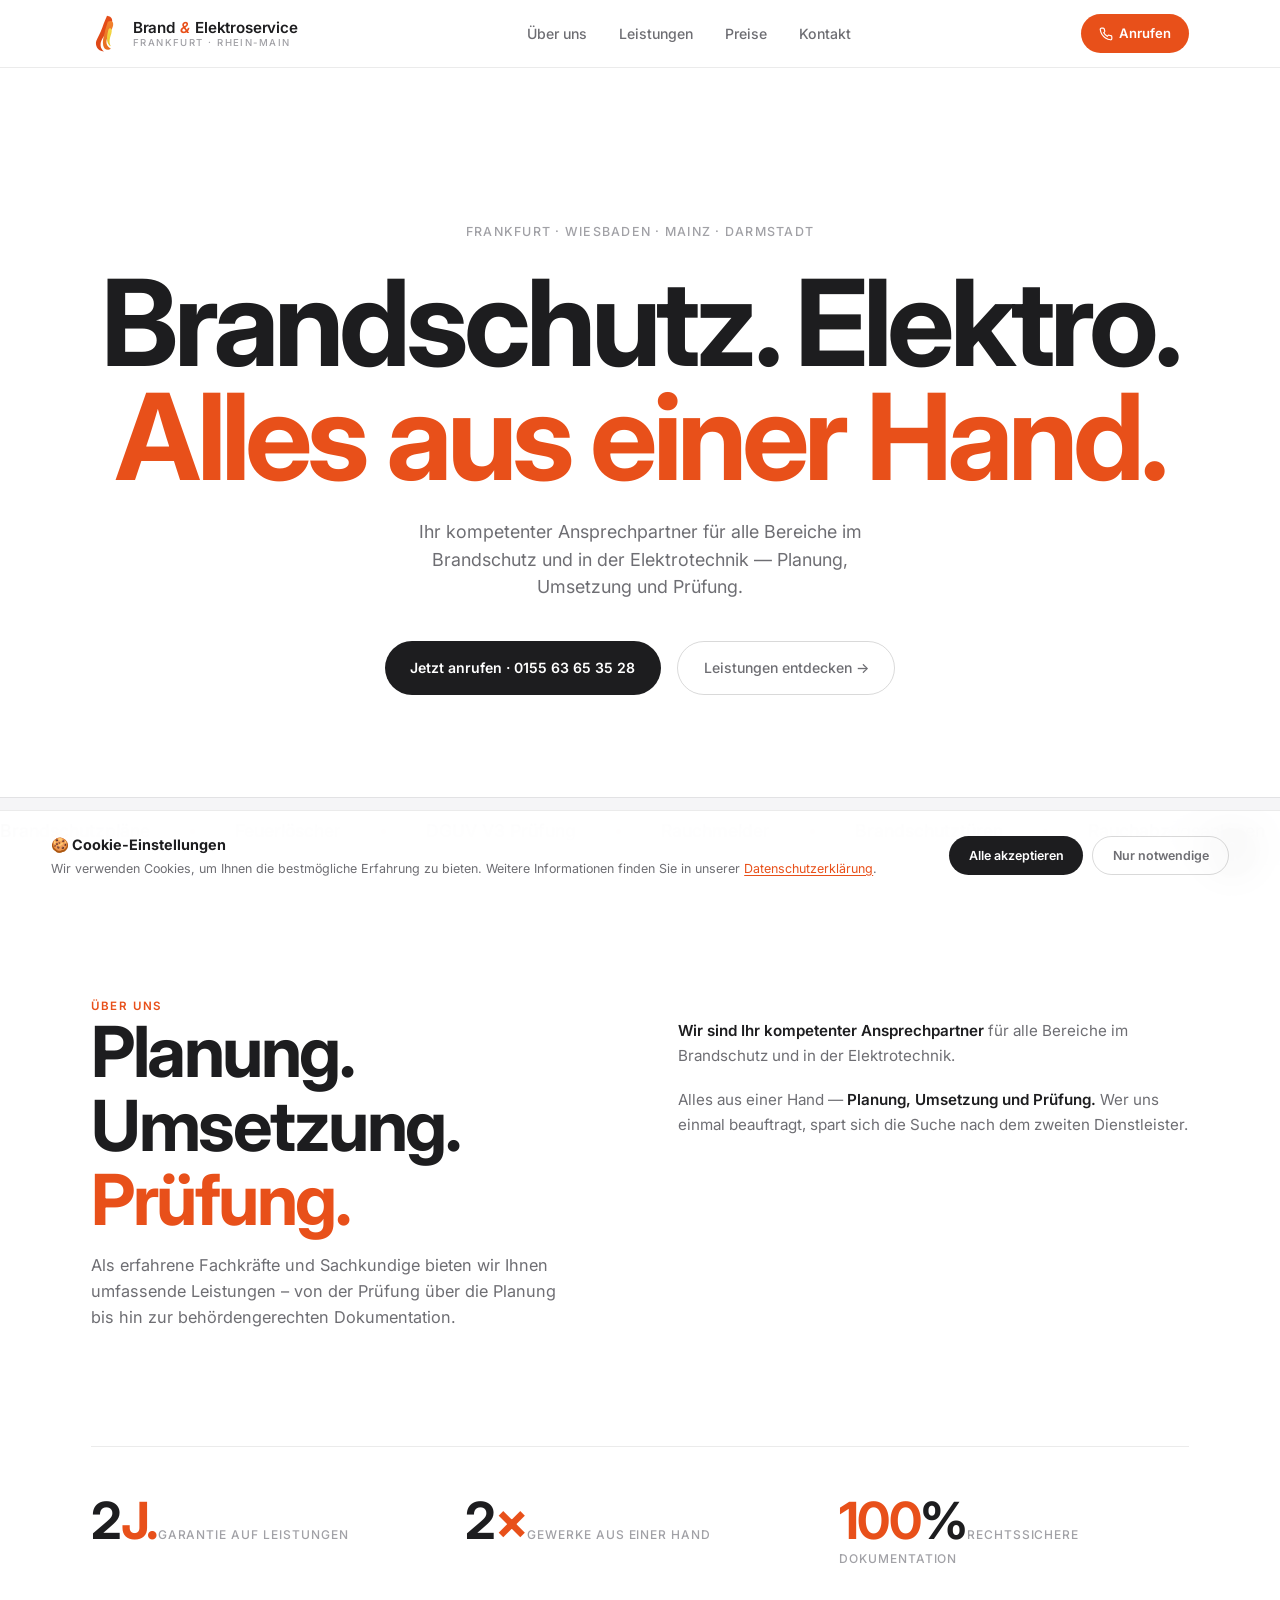
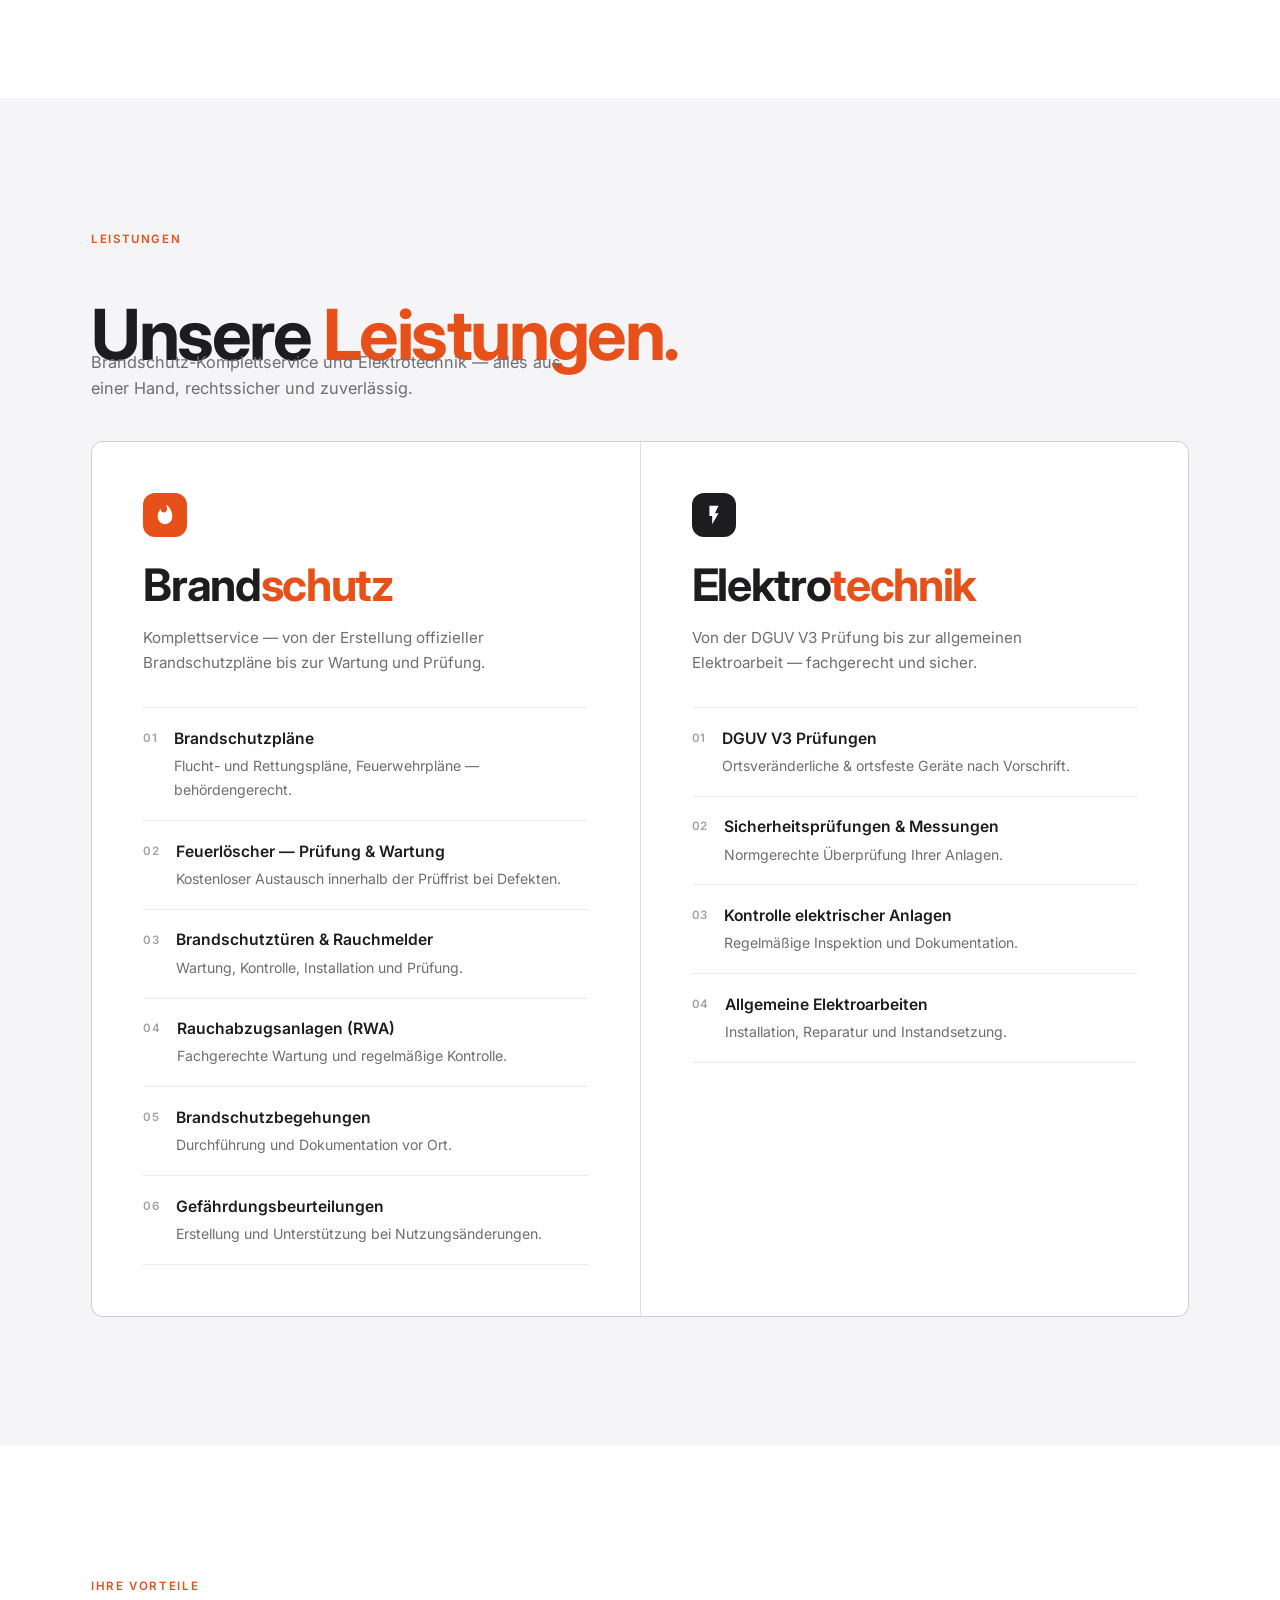
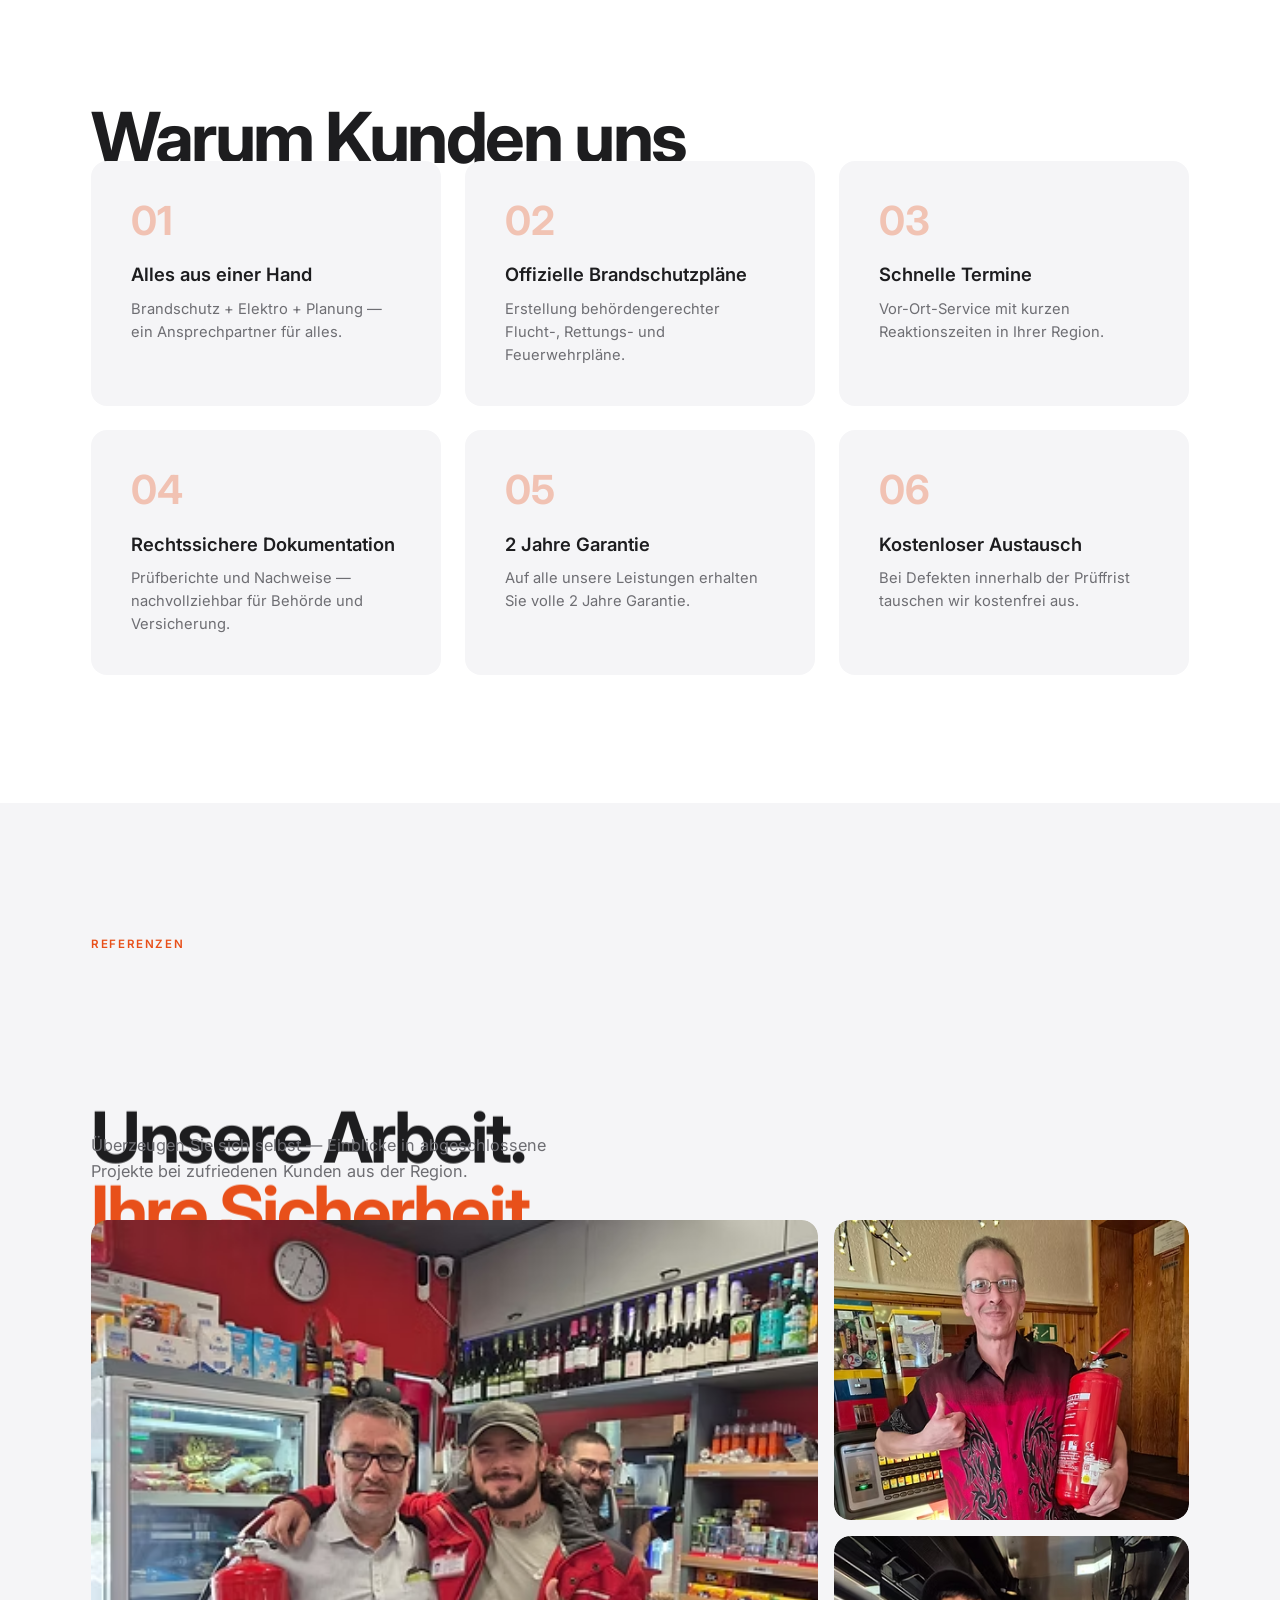
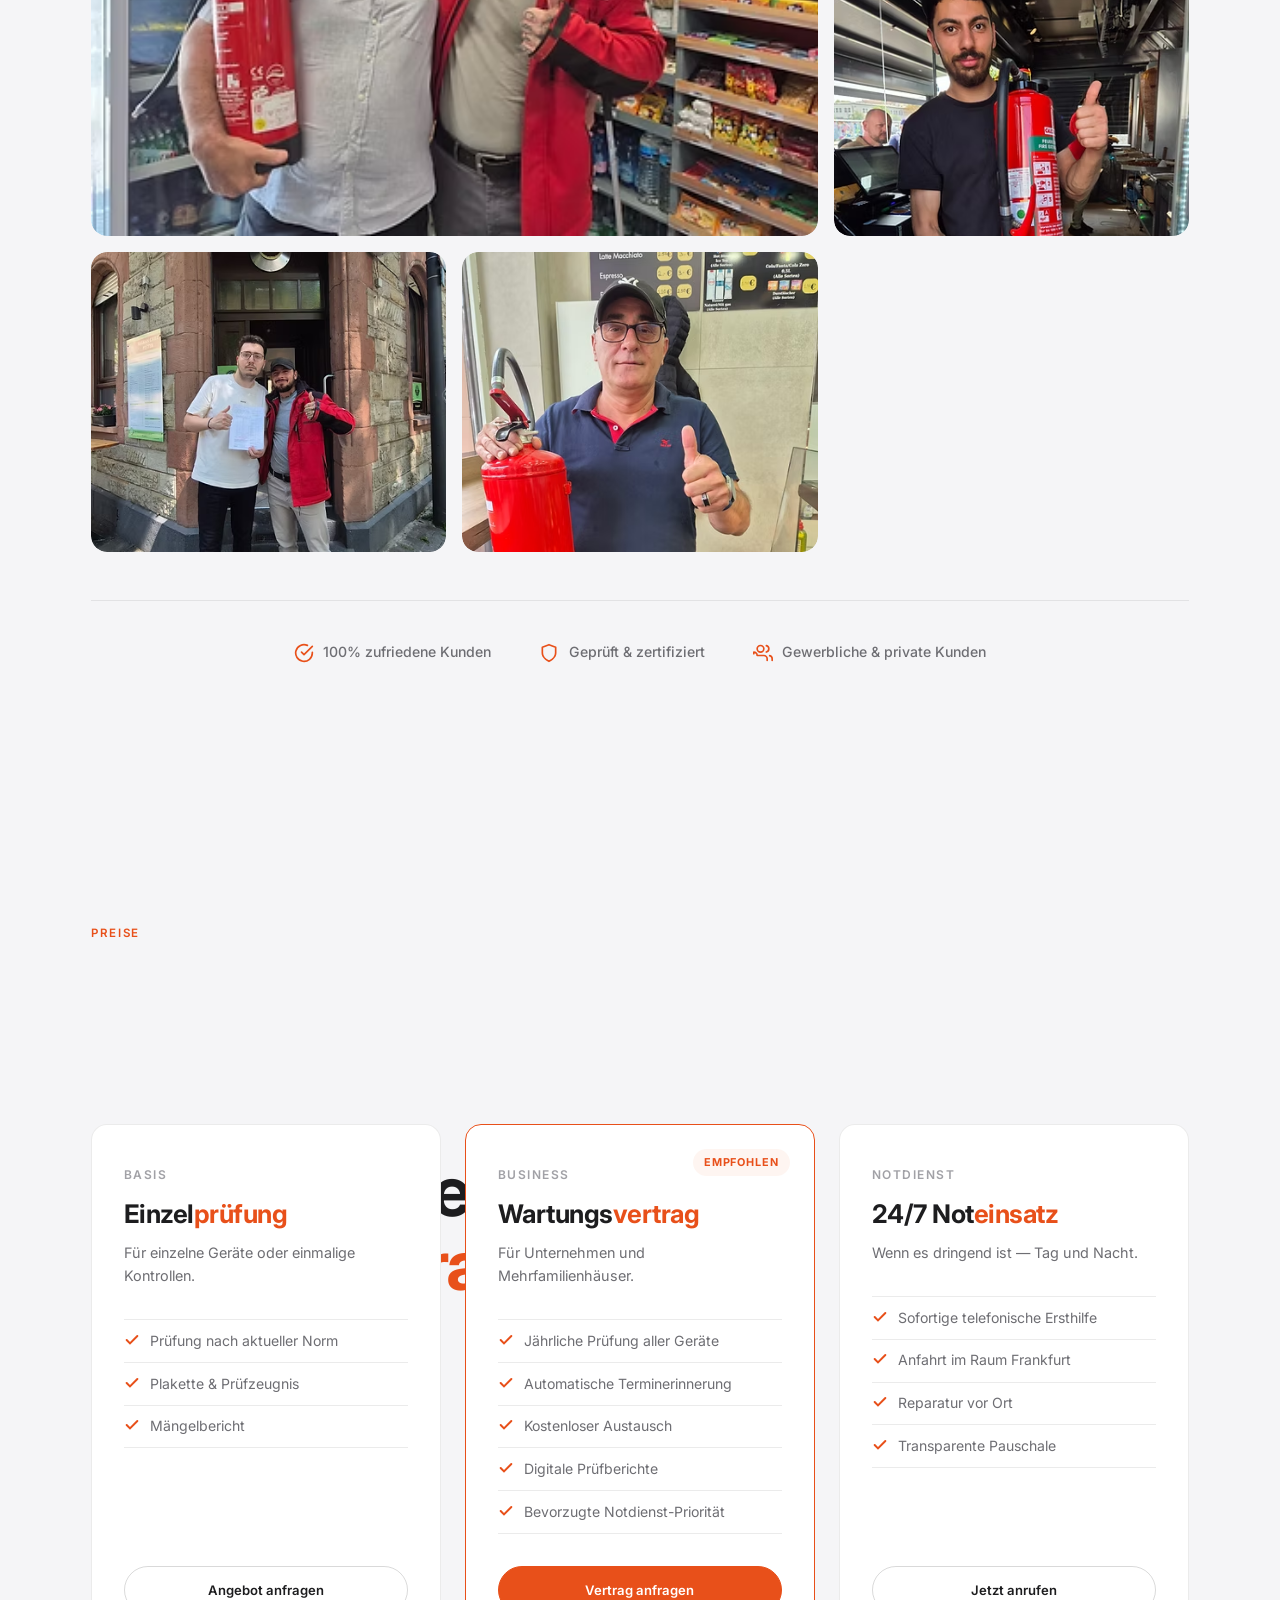
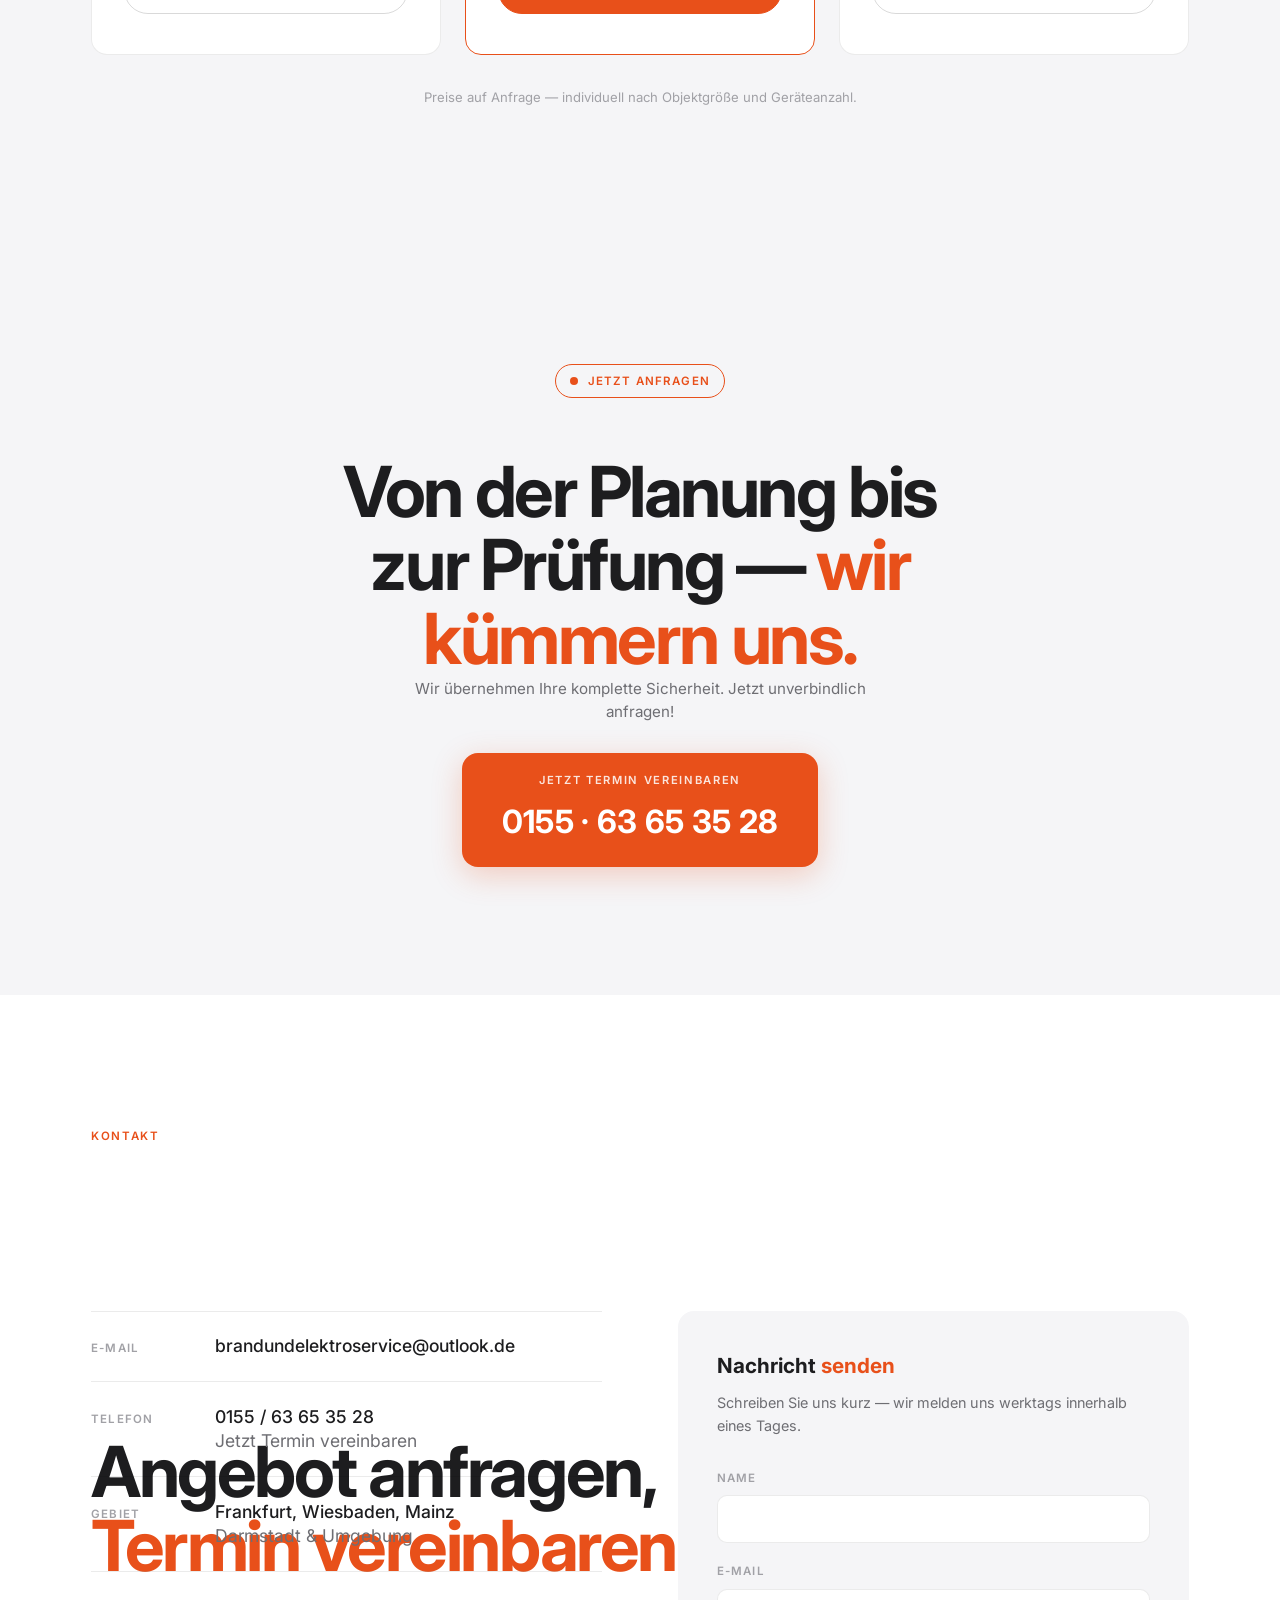
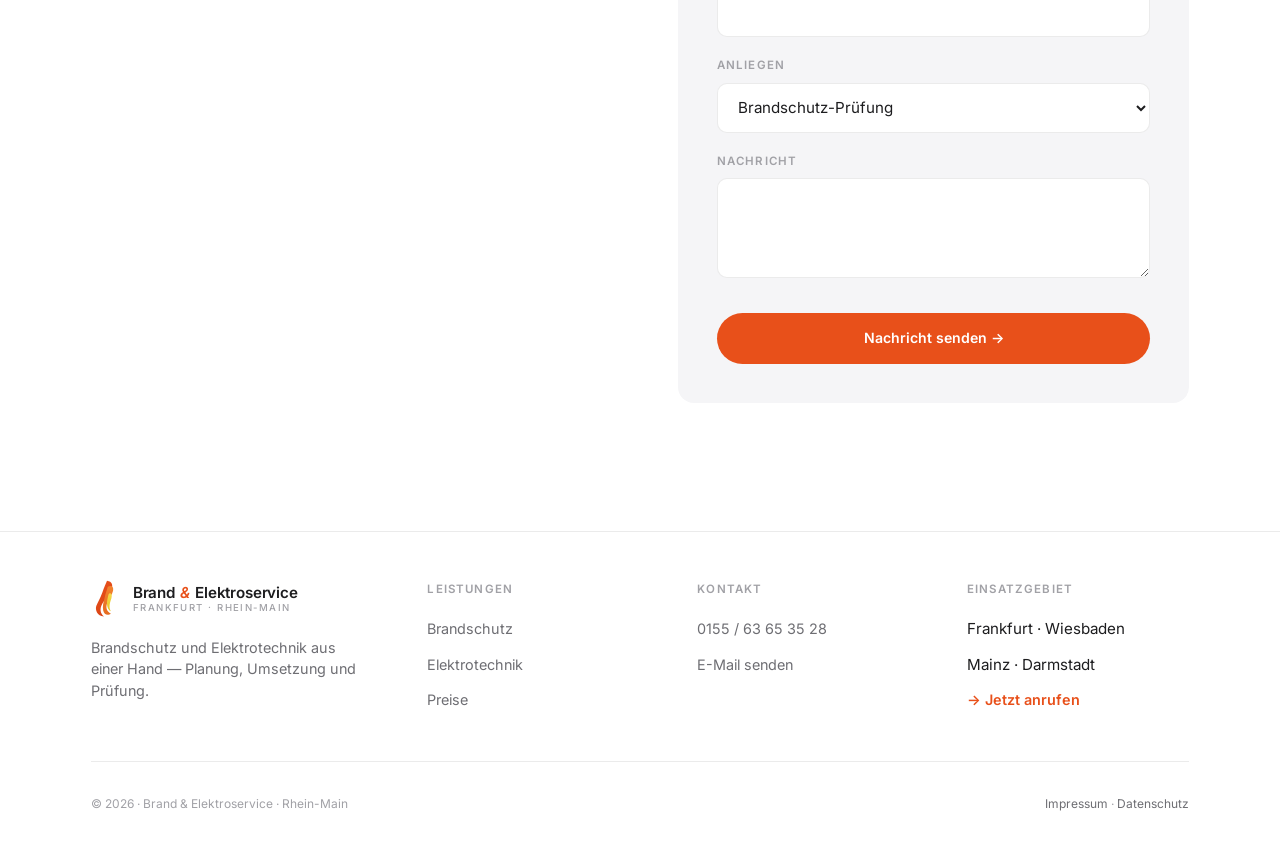
==== commit cd0b151f: "Referenzen-Sektion: Kunden-Galerie mit 5 Bildern + object-position Fix" ====
--- a/index.html
+++ b/index.html
@@ -157,6 +157,78 @@
       <article class="benefit" data-reveal data-reveal-delay="3"><div class="benefit-num">04</div><h4>Rechtssichere Dokumentation</h4><p>Prüfberichte und Nachweise — nachvollziehbar für Behörde und Versicherung.</p></article>
       <article class="benefit" data-reveal data-reveal-delay="4"><div class="benefit-num">05</div><h4>2 Jahre Garantie</h4><p>Auf alle unsere Leistungen erhalten Sie volle 2 Jahre Garantie.</p></article>
       <article class="benefit" data-reveal data-reveal-delay="5"><div class="benefit-num">06</div><h4>Kostenloser Austausch</h4><p>Bei Defekten innerhalb der Prüffrist tauschen wir kostenfrei aus.</p></article>
+    </div>
+  </div>
+</section>
+
+<!-- REFERENZEN / ZUFRIEDENE KUNDEN -->
+<section class="section referenzen" id="referenzen" style="background:var(--bg-2)">
+  <div class="container">
+    <span class="section-label" data-reveal>Referenzen</span>
+    <h2 class="section-title parallax-slow" data-reveal>Unsere Arbeit. <em>Ihre Sicherheit.</em></h2>
+    <p class="section-desc" data-reveal data-reveal-delay="1">Überzeugen Sie sich selbst — Einblicke in abgeschlossene Projekte bei zufriedenen Kunden aus der Region.</p>
+
+    <div class="ref-gallery" data-reveal data-reveal-delay="2">
+      <figure class="ref-item ref-item--large">
+        <div class="ref-img-wrap">
+          <img src="images/20250613_123712.jpg.avif" alt="Brandschutzprojekt — Feuerlöscher-Installation und Prüfung" loading="lazy" width="800" height="600">
+          <div class="ref-overlay">
+            <span class="ref-tag">Brandschutz</span>
+          </div>
+        </div>
+        <figcaption>Fachgerechte Installation & Prüfung</figcaption>
+      </figure>
+      <figure class="ref-item">
+        <div class="ref-img-wrap">
+          <img src="images/20250715_125614_edited.jpg.avif" alt="Elektrotechnik-Projekt — DGUV V3 Prüfung vor Ort" loading="lazy" width="800" height="600">
+          <div class="ref-overlay">
+            <span class="ref-tag">Elektrotechnik</span>
+          </div>
+        </div>
+        <figcaption>DGUV V3 Prüfung vor Ort</figcaption>
+      </figure>
+      <figure class="ref-item">
+        <div class="ref-img-wrap">
+          <img src="images/20250805_134020.jpg.avif" alt="Brandschutzbegehung und Dokumentation" loading="lazy" width="800" height="600">
+          <div class="ref-overlay">
+            <span class="ref-tag">Dokumentation</span>
+          </div>
+        </div>
+        <figcaption>Brandschutzbegehung & Dokumentation</figcaption>
+      </figure>
+      <figure class="ref-item">
+        <div class="ref-img-wrap">
+          <img src="images/c7ec2c_16800a354c6d45ee835984459255671c~mv2.jpg.avif" alt="Wartung von Brandschutztüren und Rauchmeldern" loading="lazy" width="800" height="600">
+          <div class="ref-overlay">
+            <span class="ref-tag">Wartung</span>
+          </div>
+        </div>
+        <figcaption>Wartung & Instandhaltung</figcaption>
+      </figure>
+      <figure class="ref-item">
+        <div class="ref-img-wrap">
+          <img src="images/c7ec2c_ccd8e1ceb8d34119a05e0ac0cec1ecd2~mv2.jpg.avif" alt="Rauchabzugsanlage Kontrolle und Prüfung" loading="lazy" width="800" height="600">
+          <div class="ref-overlay">
+            <span class="ref-tag">Prüfung</span>
+          </div>
+        </div>
+        <figcaption>Professionelle Anlagenprüfung</figcaption>
+      </figure>
+    </div>
+
+    <div class="ref-trust" data-reveal data-reveal-delay="3">
+      <div class="ref-trust-item">
+        <svg viewBox="0 0 24 24" fill="none" stroke="currentColor" stroke-width="2" stroke-linecap="round" stroke-linejoin="round"><path d="M22 11.08V12a10 10 0 11-5.93-9.14"/><polyline points="22 4 12 14.01 9 11.01"/></svg>
+        <span>100% zufriedene Kunden</span>
+      </div>
+      <div class="ref-trust-item">
+        <svg viewBox="0 0 24 24" fill="none" stroke="currentColor" stroke-width="2" stroke-linecap="round" stroke-linejoin="round"><path d="M12 22s8-4 8-10V5l-8-3-8 3v7c0 6 8 10 8 10z"/></svg>
+        <span>Geprüft & zertifiziert</span>
+      </div>
+      <div class="ref-trust-item">
+        <svg viewBox="0 0 24 24" fill="none" stroke="currentColor" stroke-width="2" stroke-linecap="round" stroke-linejoin="round"><path d="M17 21v-2a4 4 0 00-4-4H5a4 4 0 00-4-4v2"/><circle cx="9" cy="7" r="4"/><path d="M23 21v-2a4 4 0 00-3-3.87"/><path d="M16 3.13a4 4 0 010 7.75"/></svg>
+        <span>Gewerbliche & private Kunden</span>
+      </div>
     </div>
   </div>
 </section>
--- a/style.css
+++ b/style.css
@@ -153,6 +153,52 @@
 .price-card.featured .price-cta:hover{background:#d04515;transform:scale(1.04)}
 .price-note{text-align:center;font-size:0.82rem;color:var(--text-mute);margin-top:2rem}
 
+/* ── REFERENZEN / KUNDEN GALLERY ── */
+.ref-gallery{display:grid;grid-template-columns:repeat(3,1fr);gap:1rem;margin-bottom:3rem}
+.ref-item{position:relative;border-radius:16px;overflow:hidden;margin:0;transition:transform 0.5s var(--ease-out),box-shadow 0.5s var(--ease-out)}
+.ref-item--large{grid-column:span 2;grid-row:span 2}
+.ref-item:hover{transform:translateY(-4px);box-shadow:0 20px 48px rgba(0,0,0,0.12)}
+.ref-img-wrap{position:relative;width:100%;height:100%;overflow:hidden;border-radius:16px}
+.ref-img-wrap img{width:100%;height:100%;object-fit:cover;object-position:top;display:block;transition:transform 0.6s var(--ease-out);aspect-ratio:4/3}
+.ref-item--large .ref-img-wrap img{aspect-ratio:auto;min-height:100%;object-position:top}
+.ref-item:hover .ref-img-wrap img{transform:scale(1.06)}
+.ref-overlay{position:absolute;inset:0;background:linear-gradient(to top,rgba(0,0,0,0.6) 0%,rgba(0,0,0,0) 50%);opacity:0;transition:opacity 0.4s var(--ease-out);display:flex;align-items:flex-end;justify-content:flex-start;padding:1.5rem}
+.ref-item:hover .ref-overlay{opacity:1}
+.ref-tag{display:inline-block;padding:0.35rem 0.9rem;background:var(--accent);color:#fff;font-size:0.68rem;font-weight:700;letter-spacing:0.1em;text-transform:uppercase;border-radius:980px;transform:translateY(8px);transition:transform 0.4s var(--ease-out) 0.05s}
+.ref-item:hover .ref-tag{transform:translateY(0)}
+.ref-item figcaption{padding:0.8rem 0 0;font-size:0.82rem;font-weight:500;color:var(--text-dim);text-align:center;letter-spacing:0.01em}
+
+/* Trust badges row */
+.ref-trust{display:flex;justify-content:center;gap:3rem;padding-top:2.5rem;border-top:1px solid var(--line);flex-wrap:wrap}
+.ref-trust-item{display:flex;align-items:center;gap:0.6rem;font-size:0.88rem;font-weight:500;color:var(--text-dim)}
+.ref-trust-item svg{width:20px;height:20px;color:var(--accent);flex-shrink:0}
+
+/* Scroll-triggered entrance for ref items */
+.ref-gallery .ref-item{opacity:0;transform:translateY(30px) scale(0.97);transition:transform 0.7s var(--ease-out),box-shadow 0.5s var(--ease-out),opacity 0.7s var(--ease-out)}
+.ref-gallery.in-view .ref-item{opacity:1;transform:translateY(0) scale(1)}
+.ref-gallery.in-view .ref-item:nth-child(1){transition-delay:0s}
+.ref-gallery.in-view .ref-item:nth-child(2){transition-delay:0.08s}
+.ref-gallery.in-view .ref-item:nth-child(3){transition-delay:0.16s}
+.ref-gallery.in-view .ref-item:nth-child(4){transition-delay:0.24s}
+.ref-gallery.in-view .ref-item:nth-child(5){transition-delay:0.32s}
+.ref-gallery.in-view .ref-item:hover{transform:translateY(-4px) scale(1)}
+
+@media(max-width:1024px){
+  .ref-gallery{grid-template-columns:repeat(2,1fr)}
+  .ref-item--large{grid-column:span 2;grid-row:span 1}
+}
+@media(max-width:768px){
+  .ref-gallery{grid-template-columns:1fr}
+  .ref-item--large{grid-column:span 1}
+  .ref-trust{flex-direction:column;align-items:center;gap:1rem}
+  .ref-overlay{opacity:1}
+  .ref-tag{transform:translateY(0)}
+}
+
+/* High contrast mode for referenzen */
+body.high-contrast .ref-item figcaption{color:var(--text-dim)}
+body.high-contrast .ref-trust-item{color:var(--text-dim)}
+
 /* ── EMERGENCY CTA ── */
 .emergency{padding:clamp(5rem,10vw,8rem) 0;text-align:center;background:var(--bg-2);position:relative}
 .emergency-inner{max-width:800px;margin:0 auto;padding:0 var(--gutter)}
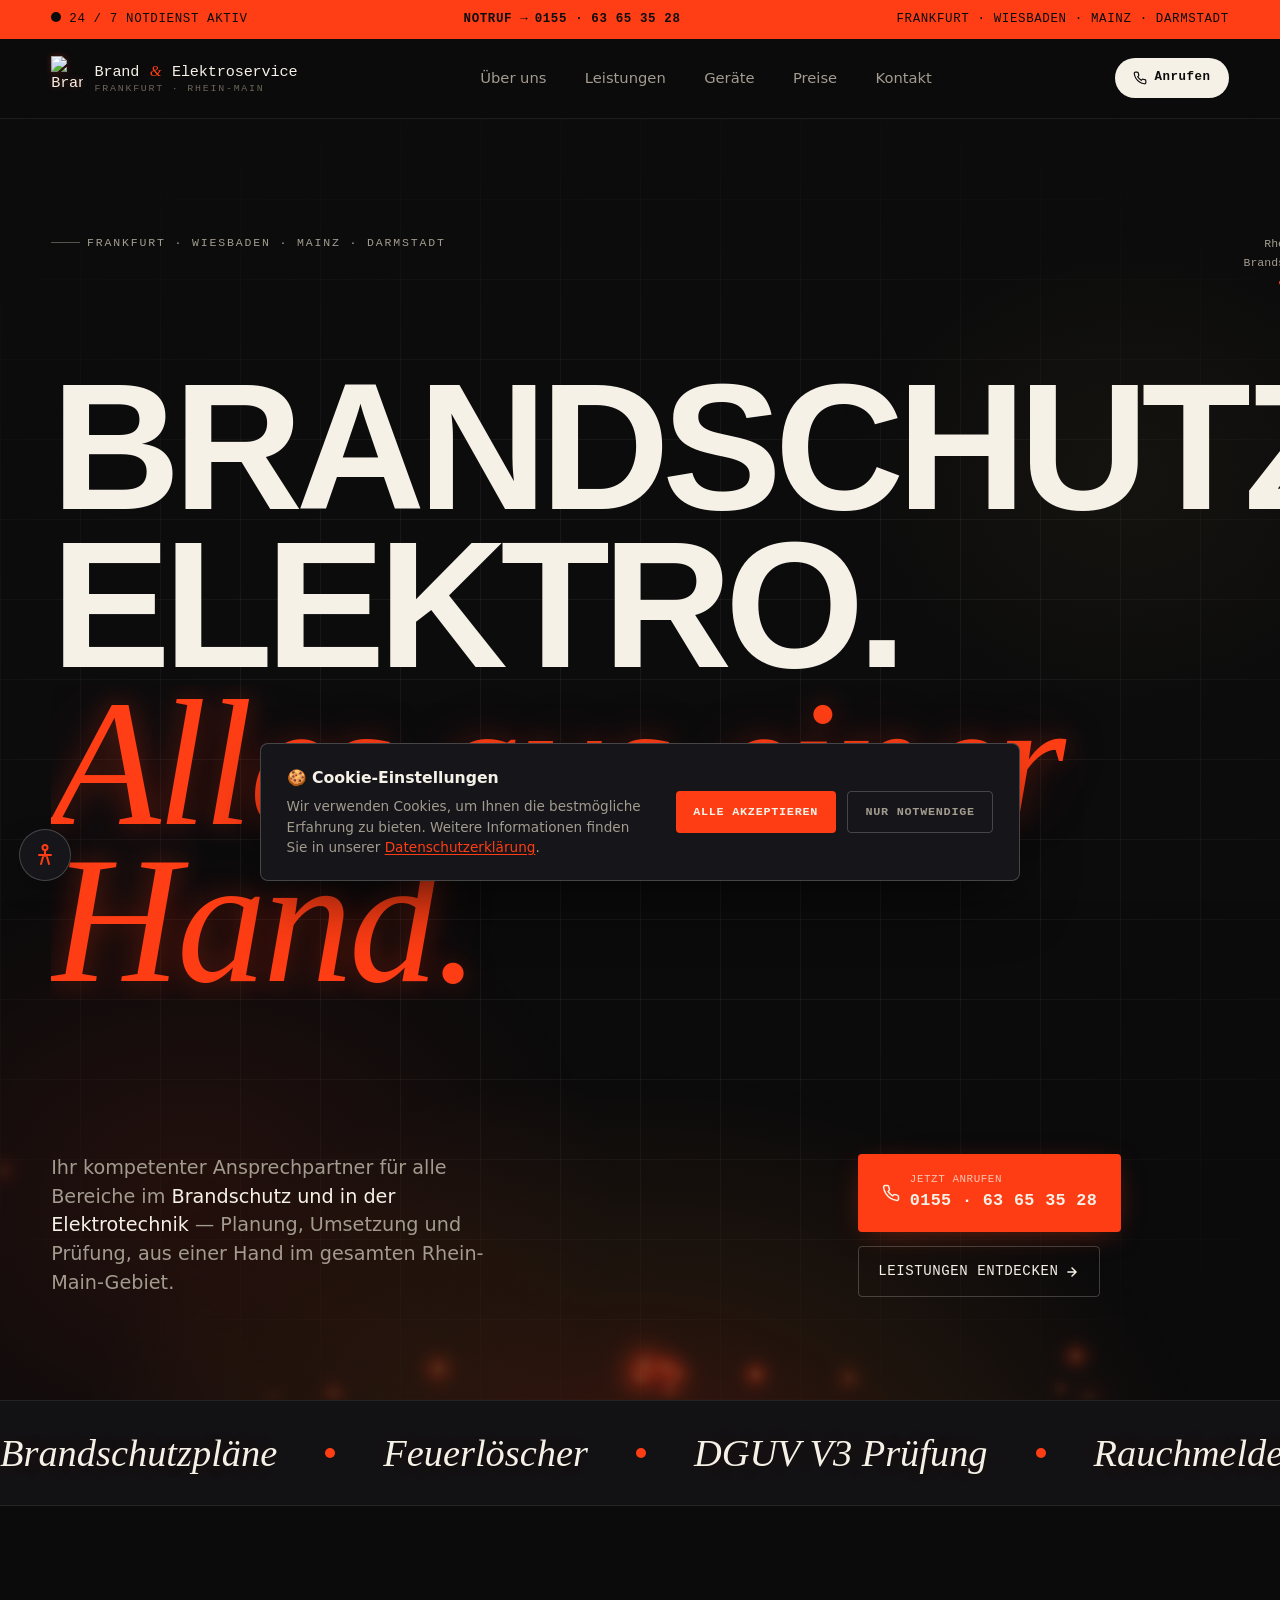
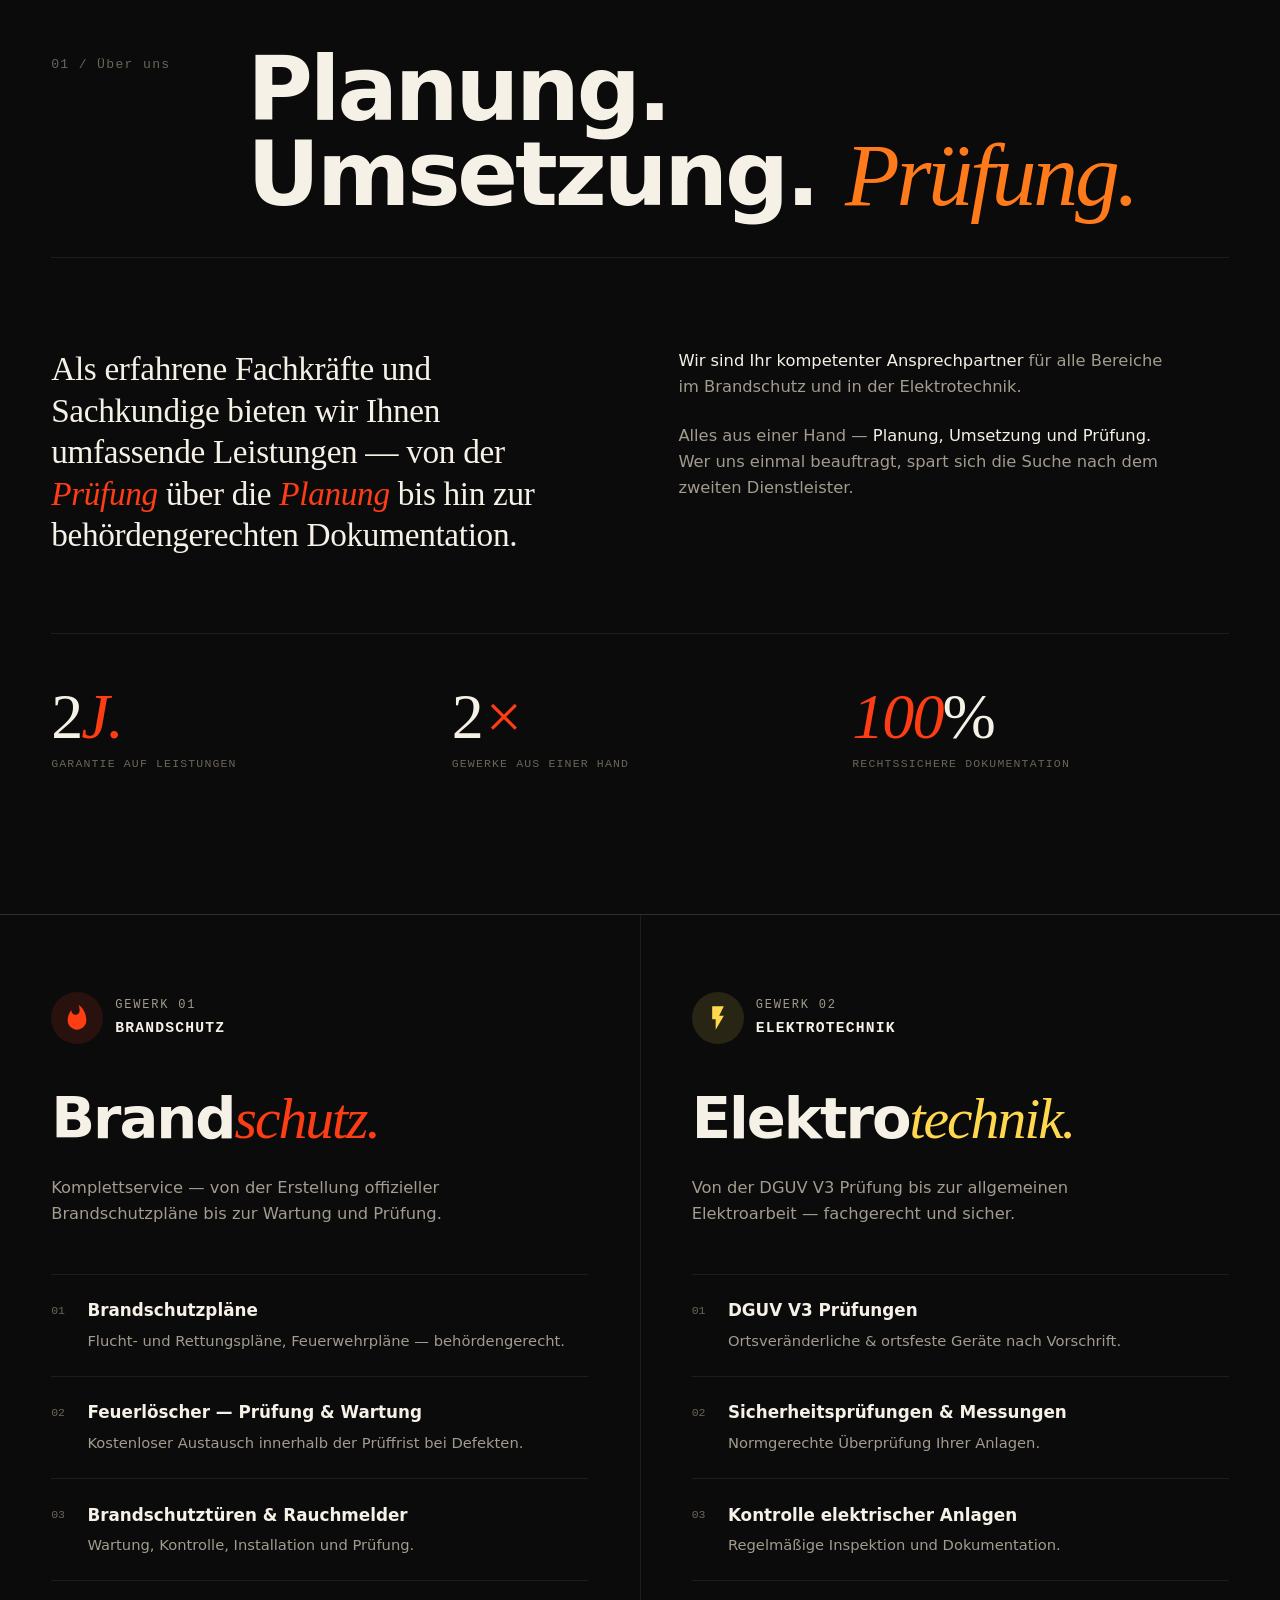
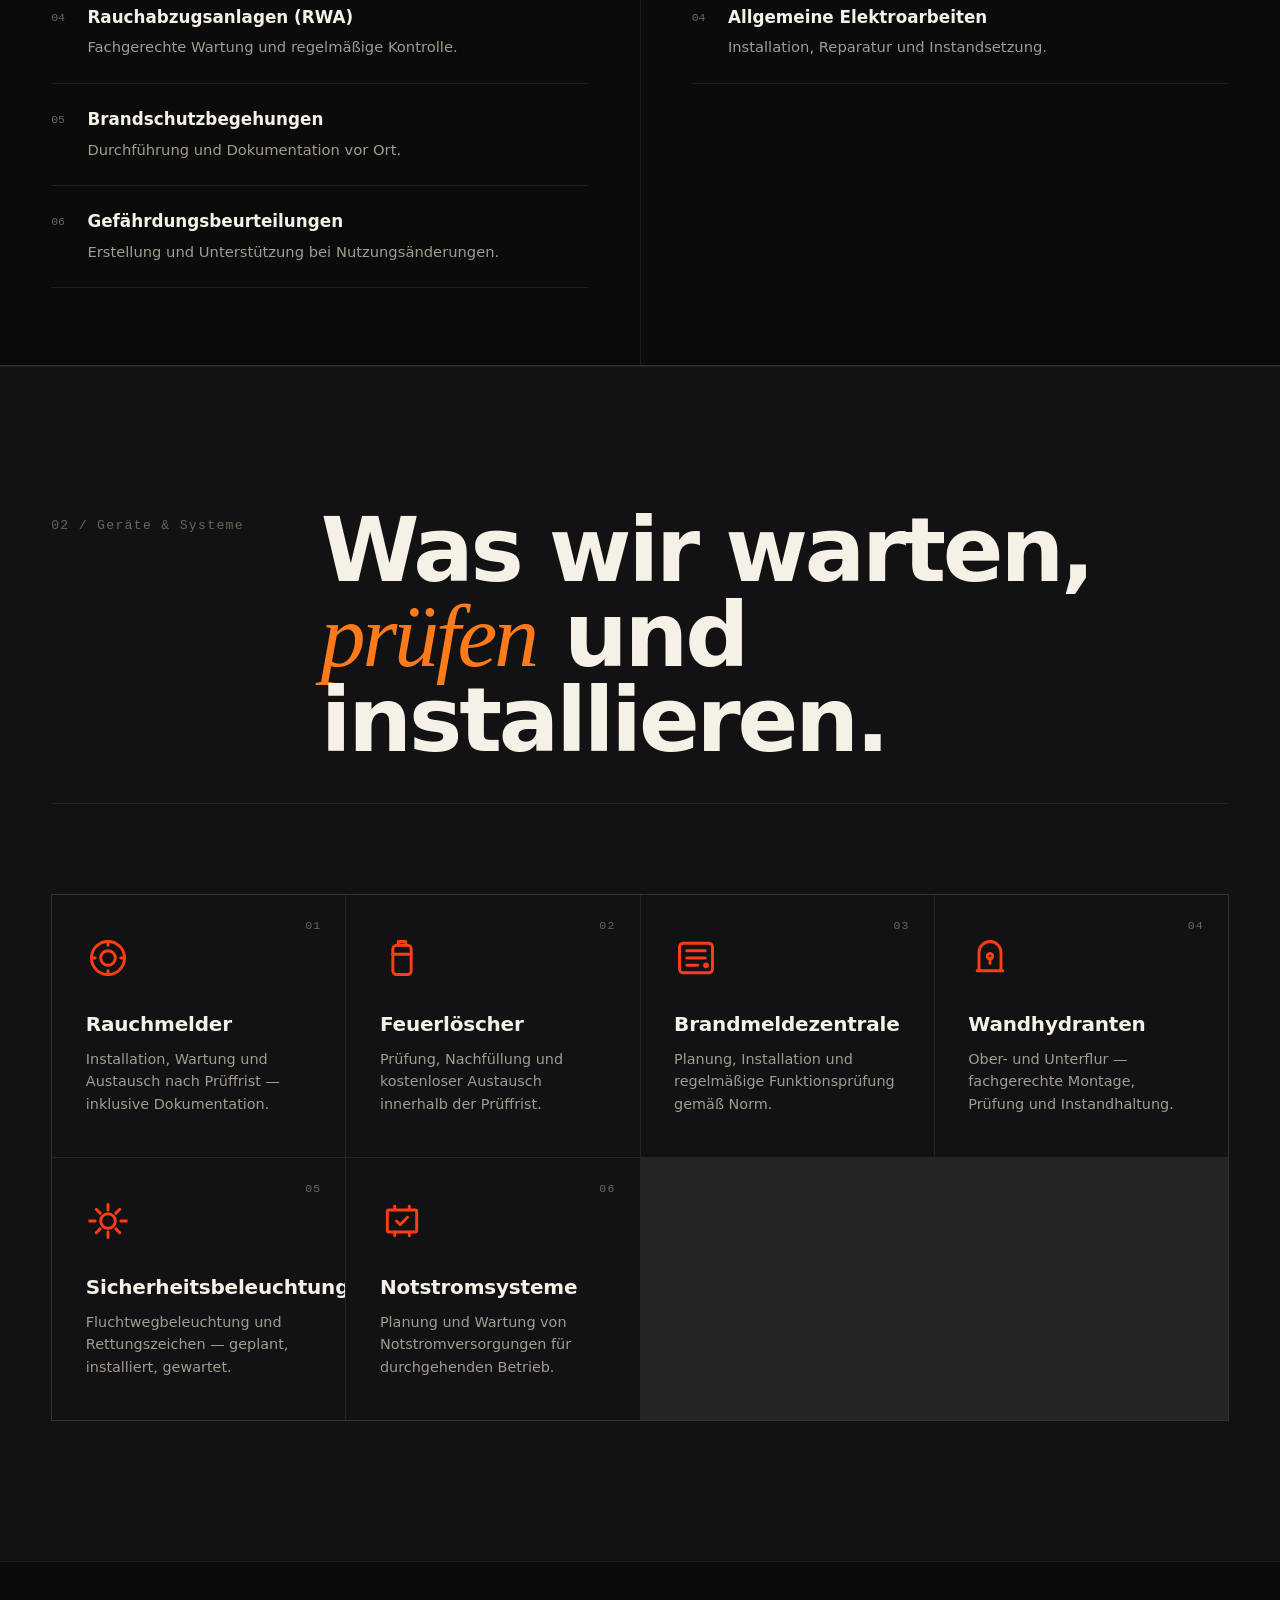
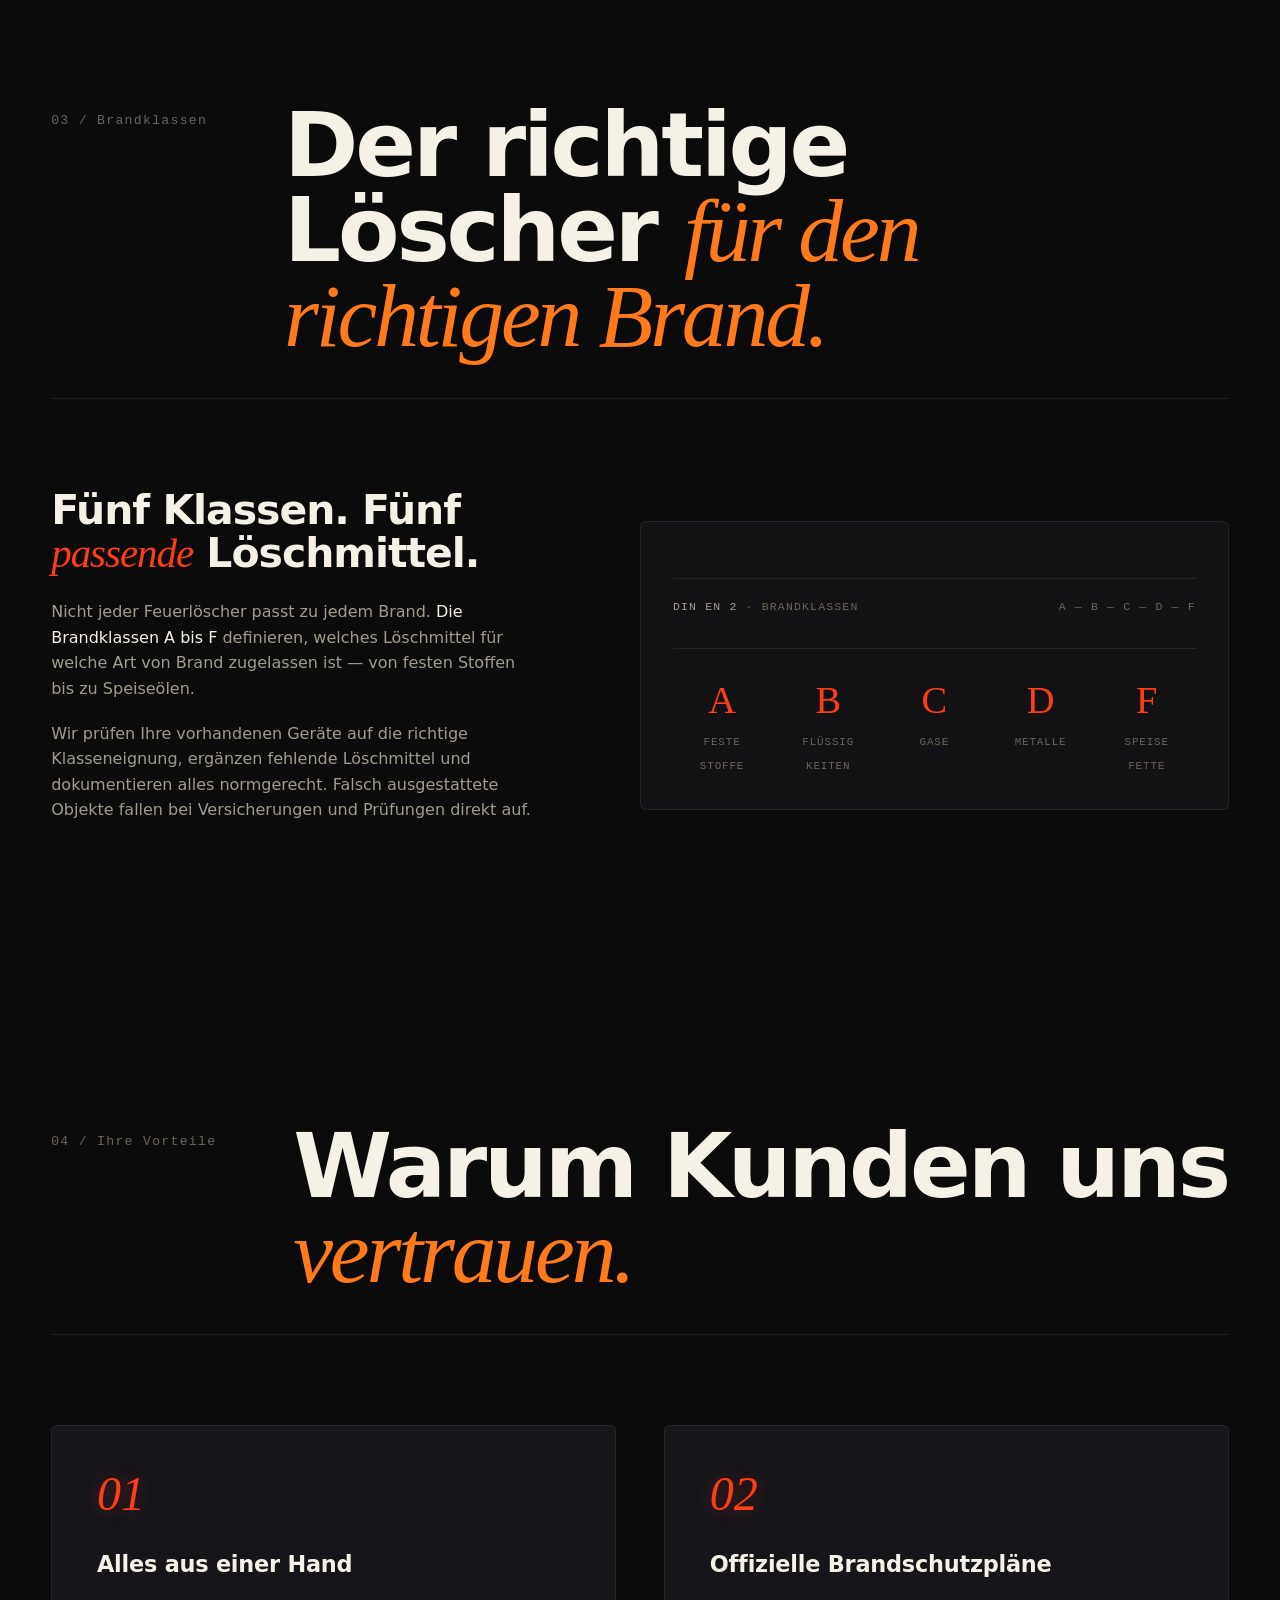
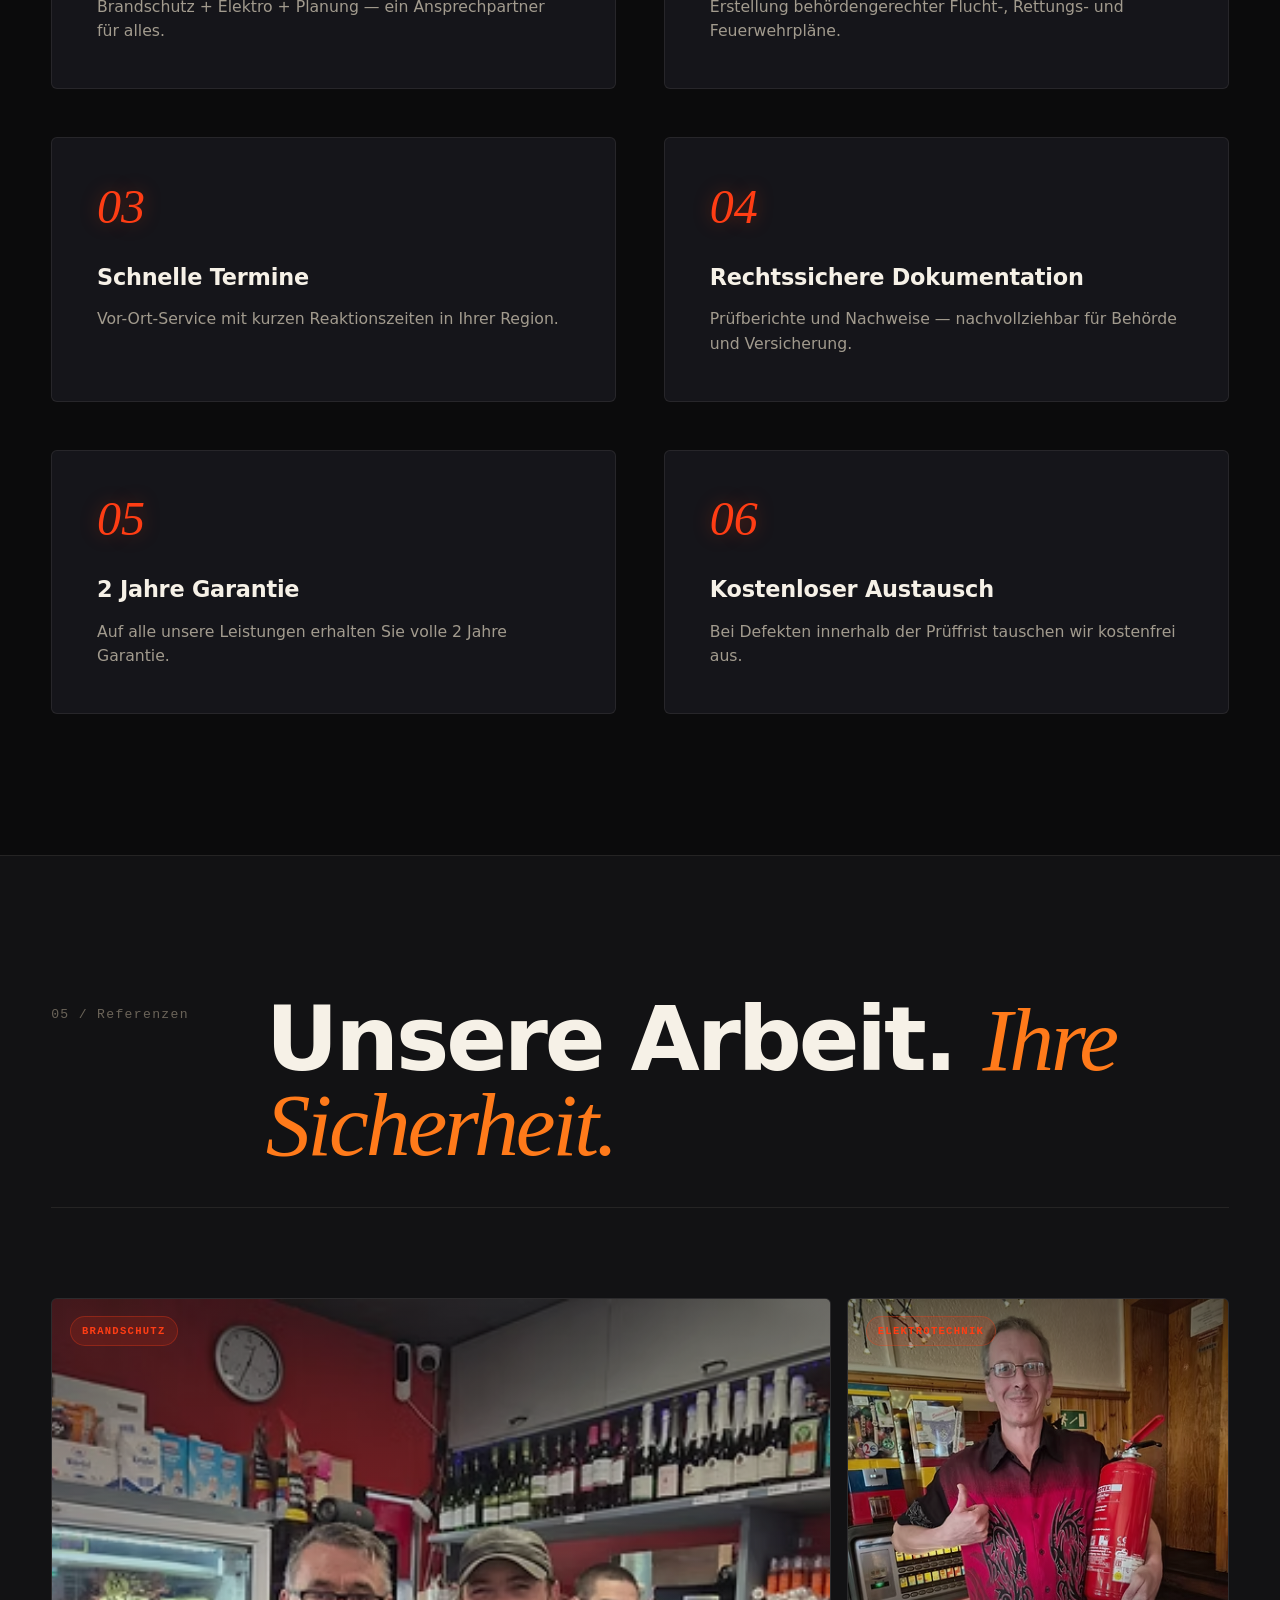
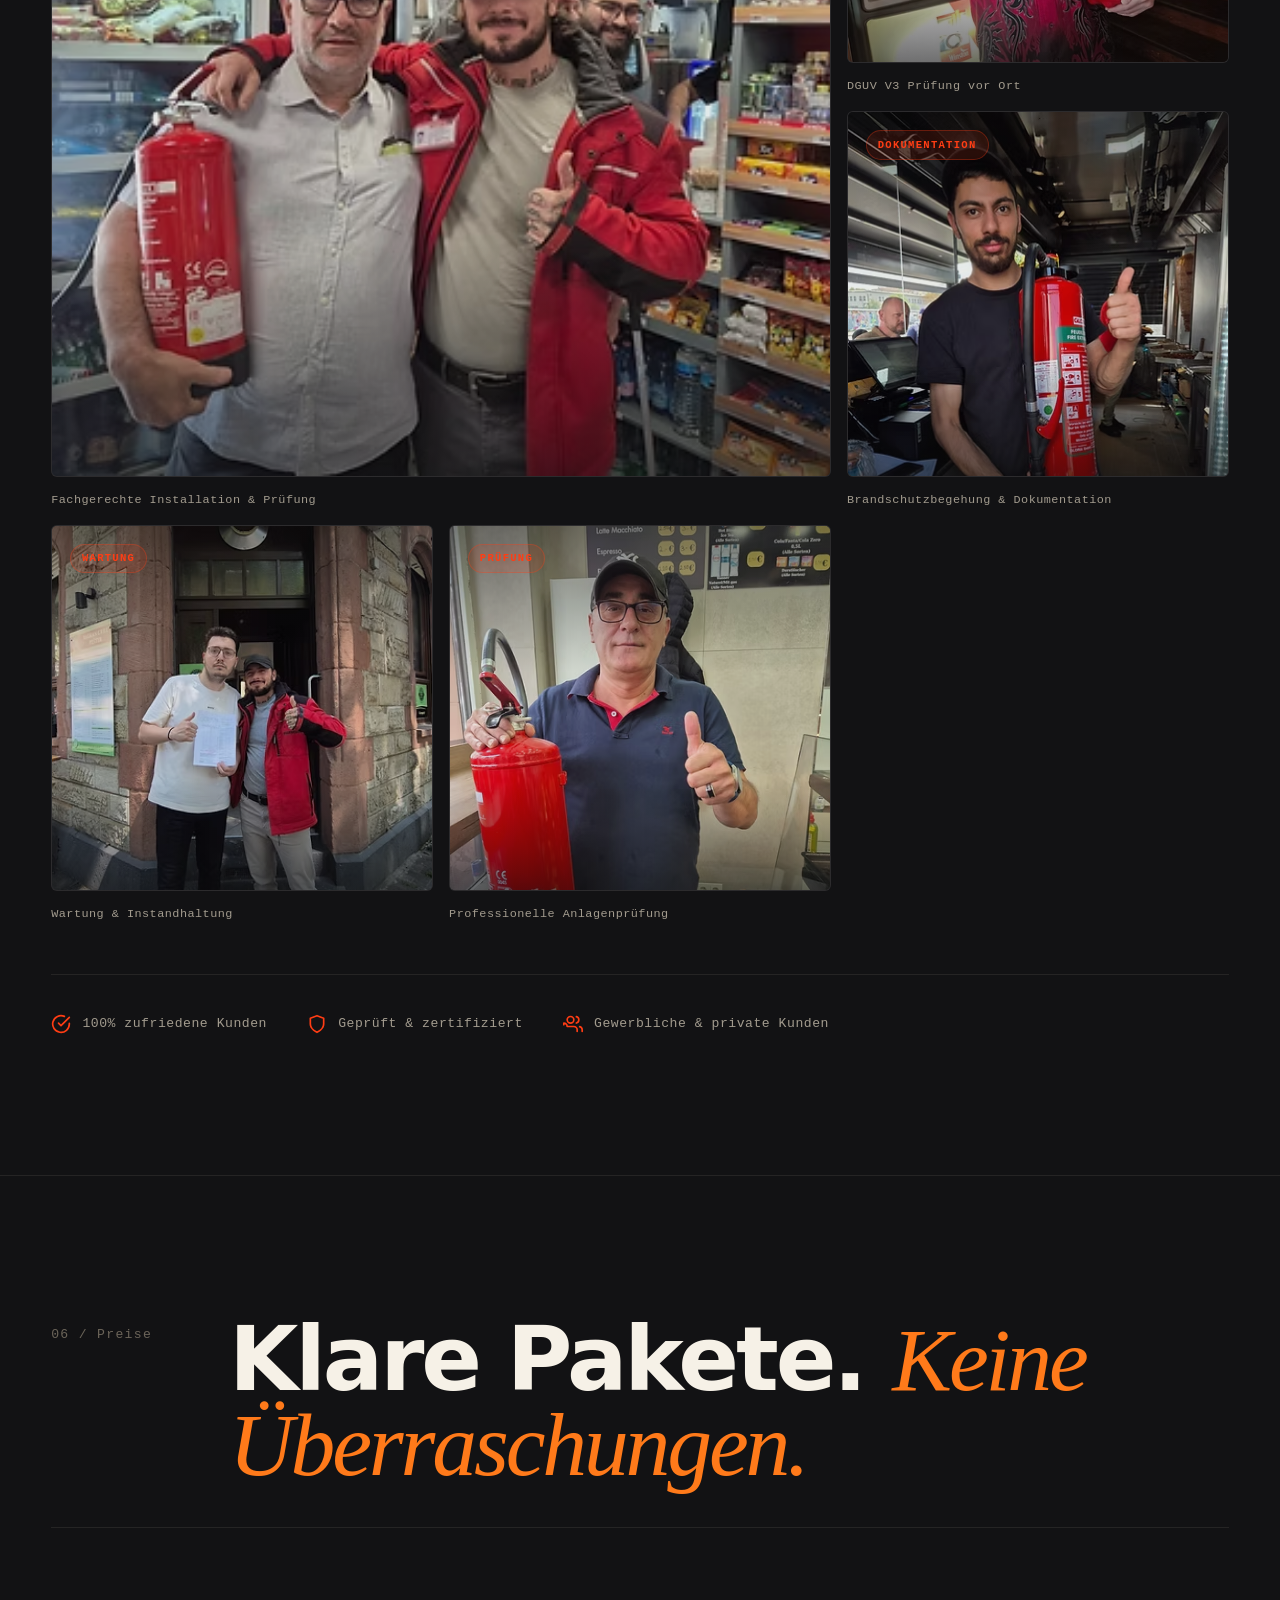
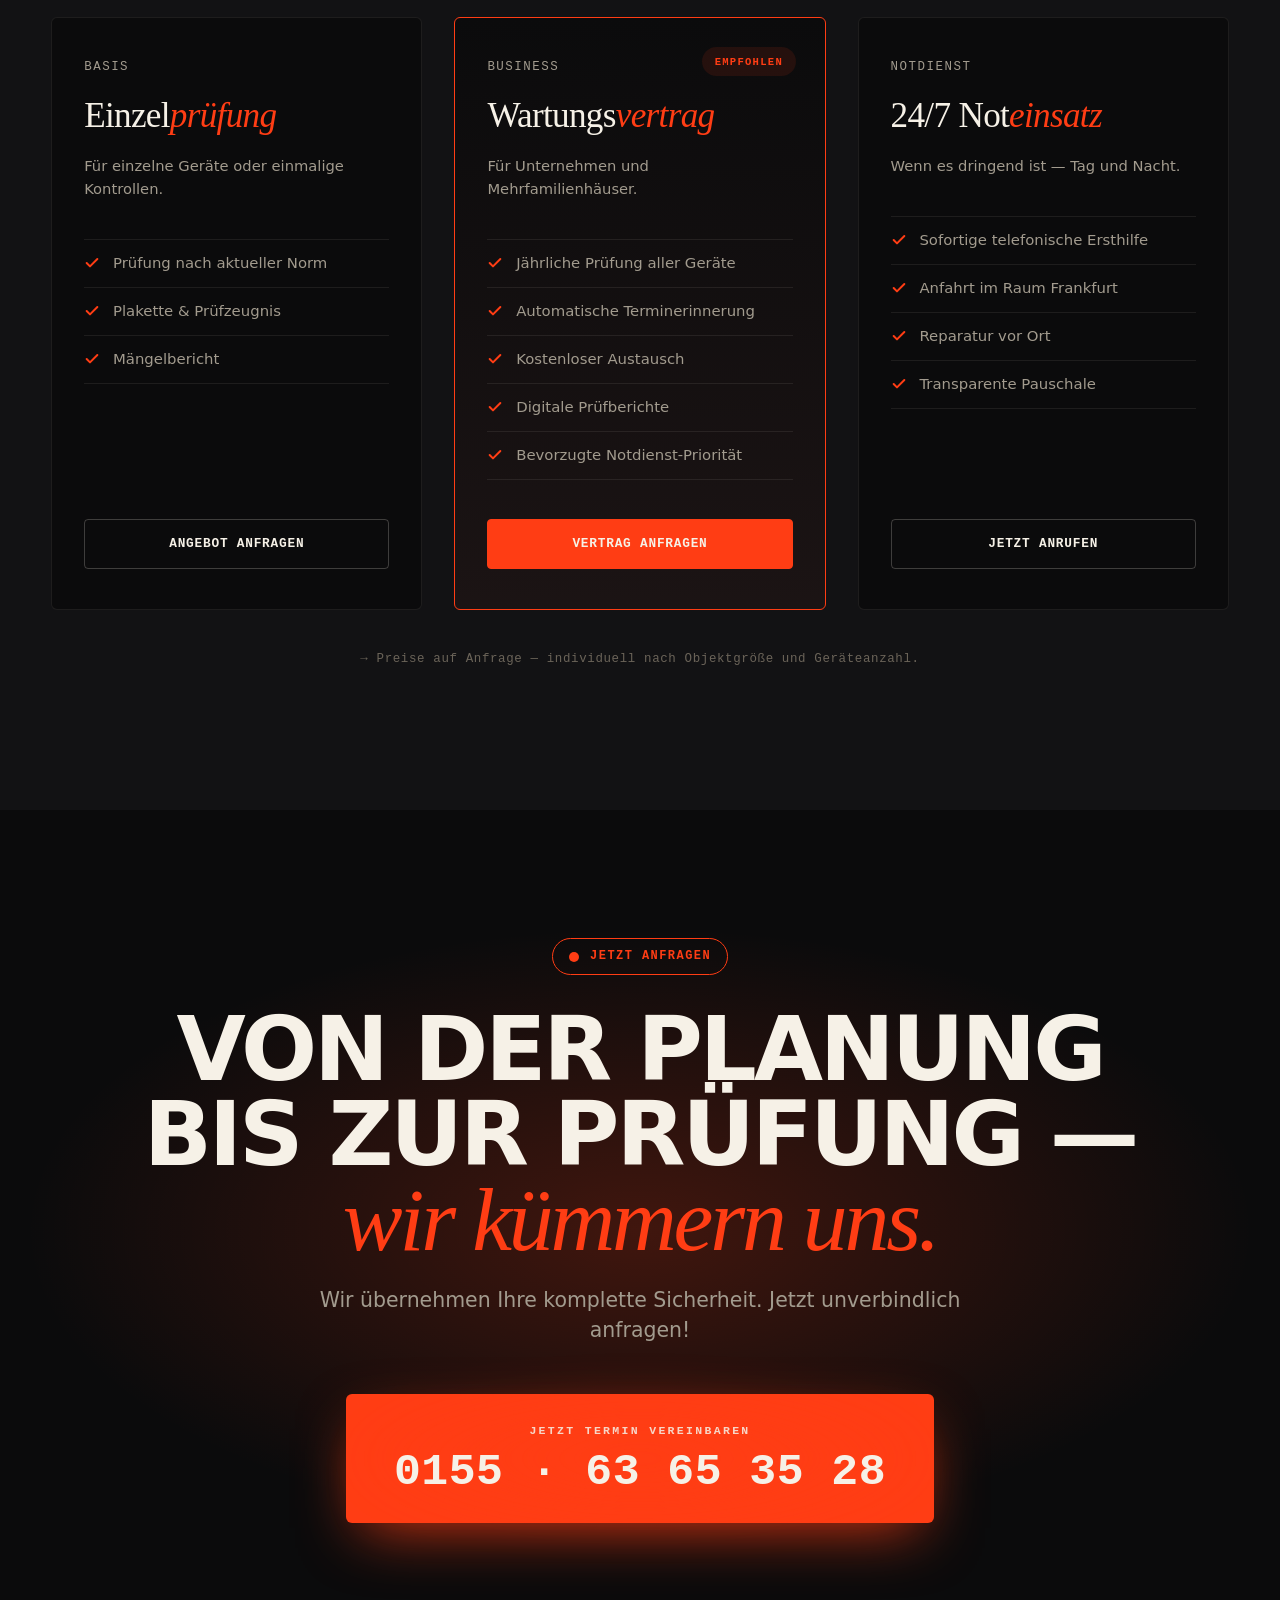
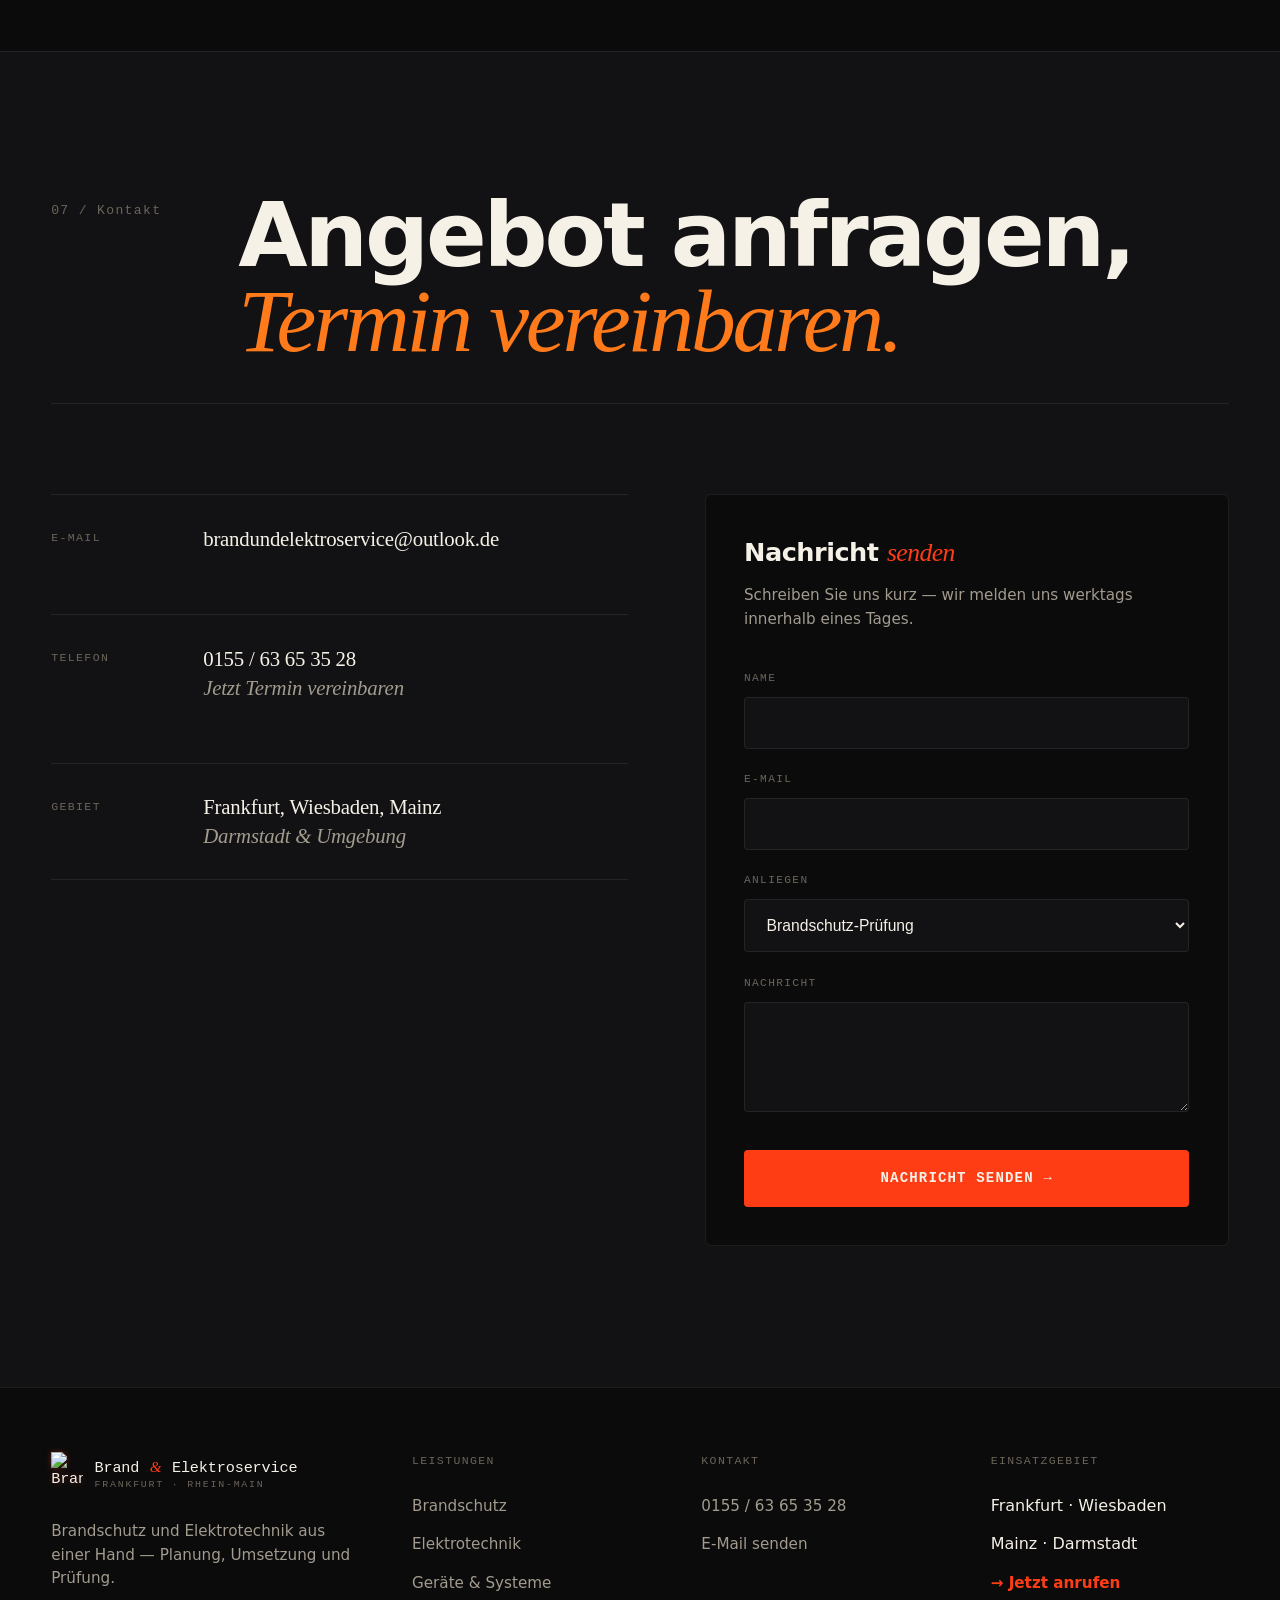
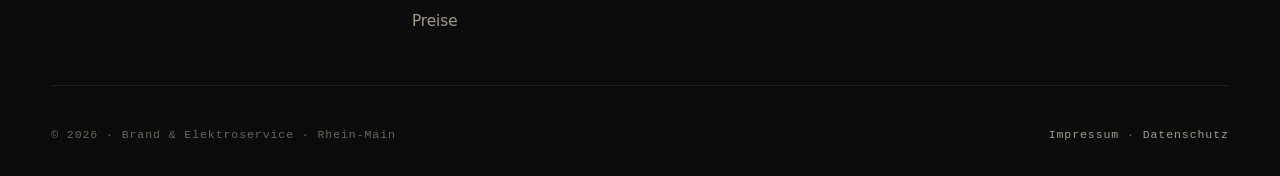
==== commit d6e933f7: "design: füge logo hinzu, ergänze referenzbilder und korrigiere bildbeschneidung (köpfe sichtbar)" ====
--- a/index.html
+++ b/index.html
@@ -4,18 +4,1964 @@
 <meta charset="UTF-8">
 <meta name="viewport" content="width=device-width, initial-scale=1.0">
 <meta name="description" content="Brand- und Elektroservice – Ihr kompetenter Ansprechpartner für Brandschutz und Elektrotechnik in Frankfurt, Wiesbaden, Mainz, Darmstadt und Umgebung.">
-<title>Brand & Elektroservice · Brandschutz & Elektrotechnik</title>
+<title>Brand &amp; Elektroservice · Brandschutz &amp; Elektrotechnik</title>
 <link rel="preconnect" href="https://fonts.googleapis.com">
 <link rel="preconnect" href="https://fonts.gstatic.com" crossorigin>
-<link href="https://fonts.googleapis.com/css2?family=Inter:wght@400;500;600;700&display=swap" rel="stylesheet">
-<link rel="stylesheet" href="style.css">
+<link href="https://fonts.googleapis.com/css2?family=Fraunces:ital,opsz,wght@0,9..144,400;0,9..144,600;0,9..144,700;1,9..144,400;1,9..144,600;1,9..144,700&family=Bricolage+Grotesque:opsz,wght@12..96,400;12..96,500;12..96,600;12..96,700;12..96,800&family=JetBrains+Mono:wght@400;500;700&display=swap" rel="stylesheet">
+<style>
+
+  /* ─────────────────────────── TOKENS ─────────────────────────── */
+  :root {
+    --bg: #0b0b0c;
+    --bg-2: #121214;
+    --bg-3: #1a1a1d;
+    --bg-panel: #15151a;
+    --text: #f6f1e7;
+    --text-dim: #a29b8e;
+    --text-mute: #6b6459;
+    --fire: #ff3d14;
+    --fire-deep: #c2290a;
+    --ember: #ff7a1a;
+    --spark: #ffd84d;
+    --line: rgba(246, 241, 231, 0.08);
+    --line-strong: rgba(246, 241, 231, 0.22);
+    --shadow-glow: 0 0 60px rgba(255, 61, 20, 0.35);
+
+    --fs-display: clamp(4rem, 14vw, 13rem);
+    --fs-h1: clamp(2.5rem, 7vw, 6rem);
+    --fs-h2: clamp(1.8rem, 4.5vw, 3.8rem);
+    --fs-h3: clamp(1.3rem, 2.5vw, 2rem);
+    --fs-body: clamp(1rem, 1.15vw, 1.15rem);
+    --fs-small: 0.82rem;
+
+    --gutter: clamp(1.25rem, 4vw, 4.5rem);
+    --max: 1680px;
+
+    --ease: cubic-bezier(0.2, 0.7, 0.2, 1);
+  }
+
+  * { margin: 0; padding: 0; box-sizing: border-box; }
+
+  ::selection { background: var(--fire); color: var(--text); }
+
+  html {
+    scroll-behavior: smooth;
+    scrollbar-color: var(--fire) var(--bg);
+  }
+
+  body {
+    background: var(--bg);
+    color: var(--text);
+    font-family: 'Bricolage Grotesque', system-ui, sans-serif;
+    font-weight: 400;
+    font-size: var(--fs-body);
+    line-height: 1.55;
+    overflow-x: hidden;
+    -webkit-font-smoothing: antialiased;
+    -moz-osx-font-smoothing: grayscale;
+    position: relative;
+  }
+
+  /* grain overlay */
+  body::before {
+    content: '';
+    position: fixed;
+    inset: 0;
+    pointer-events: none;
+    z-index: 200;
+    opacity: 0.05;
+    background-image: url("data:image/svg+xml;utf8,<svg xmlns='http://www.w3.org/2000/svg' width='140' height='140'><filter id='n'><feTurbulence type='fractalNoise' baseFrequency='0.9' numOctaves='2' stitchTiles='stitch'/><feColorMatrix values='0 0 0 0 1  0 0 0 0 1  0 0 0 0 1  0 0 0 0.4 0'/></filter><rect width='100%' height='100%' filter='url(%23n)'/></svg>");
+    mix-blend-mode: overlay;
+  }
+
+  img, svg { display: block; max-width: 100%; }
+
+  a { color: inherit; text-decoration: none; }
+  button { font: inherit; color: inherit; background: none; border: none; cursor: pointer; }
+
+  .mono { font-family: 'JetBrains Mono', ui-monospace, monospace; font-feature-settings: 'ss02'; }
+  .serif { font-family: 'Fraunces', serif; }
+  .italic { font-style: italic; }
+
+  .container {
+    max-width: var(--max);
+    margin: 0 auto;
+    padding: 0 var(--gutter);
+  }
+
+  .eyebrow {
+    font-family: 'JetBrains Mono', monospace;
+    font-size: 0.72rem;
+    font-weight: 500;
+    letter-spacing: 0.16em;
+    text-transform: uppercase;
+    color: var(--text-dim);
+    display: inline-flex;
+    align-items: center;
+    gap: 0.6em;
+  }
+
+  .eyebrow::before {
+    content: '';
+    width: 2.5em;
+    height: 1px;
+    background: currentColor;
+    opacity: 0.5;
+  }
+
+  .eyebrow.no-line::before { display: none; }
+
+  /* ─────────────────────────── EMERGENCY BAR ─────────────────────────── */
+  .alert-bar {
+    position: relative;
+    background: var(--fire);
+    color: #0b0b0c;
+    z-index: 90;
+    overflow: hidden;
+  }
+
+  .alert-bar-inner {
+    max-width: var(--max);
+    margin: 0 auto;
+    padding: 0.6rem var(--gutter);
+    display: flex;
+    align-items: center;
+    justify-content: space-between;
+    gap: 2rem;
+    font-family: 'JetBrains Mono', monospace;
+    font-size: 0.78rem;
+    font-weight: 500;
+    letter-spacing: 0.05em;
+    text-transform: uppercase;
+    flex-wrap: wrap;
+  }
+
+  .alert-bar a {
+    display: inline-flex;
+    align-items: center;
+    gap: 0.5em;
+    font-weight: 700;
+    position: relative;
+  }
+
+  .alert-bar a:hover { text-decoration: underline; text-underline-offset: 3px; }
+
+  .pulse-dot {
+    display: inline-block;
+    width: 10px;
+    height: 10px;
+    border-radius: 50%;
+    background: #0b0b0c;
+    box-shadow: 0 0 0 0 rgba(11, 11, 12, 0.8);
+    animation: pulseDot 1.6s var(--ease) infinite;
+  }
+
+  @keyframes pulseDot {
+    0%   { box-shadow: 0 0 0 0 rgba(11, 11, 12, 0.9); }
+    70%  { box-shadow: 0 0 0 10px rgba(11, 11, 12, 0); }
+    100% { box-shadow: 0 0 0 0 rgba(11, 11, 12, 0); }
+  }
+
+  /* ─────────────────────────── NAV ─────────────────────────── */
+  .nav {
+    position: sticky;
+    top: 0;
+    z-index: 80;
+    backdrop-filter: blur(18px);
+    -webkit-backdrop-filter: blur(18px);
+    background: rgba(11, 11, 12, 0.7);
+    border-bottom: 1px solid var(--line);
+  }
+
+  .nav-inner {
+    max-width: var(--max);
+    margin: 0 auto;
+    padding: 1.1rem var(--gutter);
+    display: flex;
+    align-items: center;
+    justify-content: space-between;
+    gap: 2rem;
+  }
+
+  .logo {
+    display: flex;
+    align-items: center;
+    gap: 0.7rem;
+    font-family: 'JetBrains Mono', monospace;
+    font-weight: 500;
+    font-size: 0.95rem;
+    letter-spacing: -0.01em;
+  }
+
+  .logo-mark {
+    width: auto;
+    height: 44px;
+    flex-shrink: 0;
+    object-fit: contain;
+  }
+
+  .logo-text { line-height: 1.15; }
+  .logo-text .amp { color: var(--fire); font-style: italic; font-family: 'Fraunces', serif; padding: 0 0.1em; }
+  .logo-sub {
+    display: block;
+    font-size: 0.62rem;
+    color: var(--text-mute);
+    letter-spacing: 0.18em;
+    text-transform: uppercase;
+    margin-top: 2px;
+  }
+
+  .nav-links {
+    display: flex;
+    list-style: none;
+    gap: 2.4rem;
+  }
+
+  .nav-links a {
+    font-size: 0.92rem;
+    font-weight: 500;
+    color: var(--text-dim);
+    transition: color 0.3s var(--ease);
+    position: relative;
+  }
+
+  .nav-links a:hover { color: var(--text); }
+  .nav-links a::after {
+    content: '';
+    position: absolute;
+    left: 0; right: 100%;
+    bottom: -6px;
+    height: 1px;
+    background: var(--fire);
+    transition: right 0.5s cubic-bezier(0.16, 1, 0.3, 1);
+  }
+  .nav-links a:hover::after { right: 0; }
+
+  .nav-cta {
+    display: inline-flex;
+    align-items: center;
+    gap: 0.6em;
+    padding: 0.65rem 1.15rem;
+    background: var(--text);
+    color: var(--bg);
+    font-family: 'JetBrains Mono', monospace;
+    font-size: 0.78rem;
+    font-weight: 700;
+    letter-spacing: 0.04em;
+    border-radius: 999px;
+    transition: background 0.3s var(--ease), color 0.3s var(--ease), transform 0.3s var(--ease);
+  }
+  .nav-cta:hover { background: var(--fire); color: var(--text); transform: translateY(-1px); }
+  .nav-cta svg { width: 14px; height: 14px; }
+
+  .menu-toggle {
+    display: none;
+    width: 44px;
+    height: 44px;
+    flex-direction: column;
+    justify-content: center;
+    align-items: center;
+    gap: 5px;
+  }
+  .menu-toggle span {
+    width: 22px; height: 1.5px; background: var(--text);
+    transition: transform 0.3s var(--ease), opacity 0.3s var(--ease);
+  }
+
+  /* ─────────────────────────── HERO ─────────────────────────── */
+  .hero {
+    position: relative;
+    min-height: calc(100vh - 95px);
+    padding: clamp(4rem, 9vw, 8rem) 0 clamp(4rem, 8vw, 7rem);
+    overflow: hidden;
+    display: flex;
+    align-items: center;
+  }
+
+  .hero-glow {
+    position: absolute;
+    inset: 0;
+    background:
+      radial-gradient(ellipse 70% 55% at 50% 110%, rgba(255, 61, 20, 0.22) 0%, rgba(255, 122, 26, 0.08) 35%, transparent 65%),
+      radial-gradient(ellipse 55% 45% at 15% 85%, rgba(255, 61, 20, 0.1) 0%, transparent 60%),
+      radial-gradient(ellipse 40% 35% at 88% 28%, rgba(255, 216, 77, 0.04) 0%, transparent 60%);
+    pointer-events: none;
+    z-index: 0;
+  }
+
+  .hero-grid-bg {
+    position: absolute;
+    inset: 0;
+    background-image:
+      linear-gradient(var(--line) 1px, transparent 1px),
+      linear-gradient(90deg, var(--line) 1px, transparent 1px);
+    background-size: 80px 80px;
+    mask-image: radial-gradient(ellipse 80% 60% at 50% 50%, #000 40%, transparent 100%);
+    -webkit-mask-image: radial-gradient(ellipse 80% 60% at 50% 50%, #000 40%, transparent 100%);
+    pointer-events: none;
+    z-index: 0;
+    opacity: 0.7;
+  }
+
+  .hero-inner {
+    position: relative;
+    z-index: 2;
+    max-width: var(--max);
+    margin: 0 auto;
+    padding: 0 var(--gutter);
+    width: 100%;
+    display: grid;
+    grid-template-columns: 1fr;
+    gap: clamp(3rem, 6vw, 5rem);
+  }
+
+  .hero-top {
+    display: flex;
+    align-items: flex-start;
+    justify-content: space-between;
+    gap: 2rem;
+    flex-wrap: wrap;
+  }
+
+  .hero-coords {
+    font-family: 'JetBrains Mono', monospace;
+    font-size: 0.72rem;
+    color: var(--text-mute);
+    text-align: right;
+    line-height: 1.7;
+  }
+  .hero-coords strong { color: var(--text-dim); font-weight: 500; }
+
+  .hero-headline {
+    font-family: 'Bricolage Grotesque', sans-serif;
+    font-size: var(--fs-display);
+    font-weight: 700;
+    line-height: 0.88;
+    letter-spacing: -0.04em;
+    text-transform: uppercase;
+  }
+
+  .hero-headline .line {
+    display: block;
+    overflow: hidden;
+  }
+  .hero-headline .line > span {
+    display: inline-block;
+    animation: lineUp 1.2s cubic-bezier(0.16, 1, 0.3, 1) both;
+  }
+  .hero-headline .line:nth-child(1) > span { animation-delay: 0.1s; }
+  .hero-headline .line:nth-child(2) > span { animation-delay: 0.22s; }
+  .hero-headline .line:nth-child(3) > span { animation-delay: 0.36s; }
+
+  @keyframes lineUp {
+    from { transform: translateY(105%); opacity: 0; }
+    to   { transform: translateY(0);    opacity: 1; }
+  }
+
+  .hero-headline .serif-word {
+    font-family: 'Fraunces', serif;
+    font-style: italic;
+    font-weight: 400;
+    color: var(--fire);
+    text-transform: none;
+    letter-spacing: -0.02em;
+    padding-right: 0.1em;
+  }
+
+  .hero-amp {
+    color: var(--text-mute);
+    font-weight: 400;
+    font-family: 'Fraunces', serif;
+    font-style: italic;
+  }
+
+  .hero-meta {
+    display: grid;
+    grid-template-columns: 1.4fr 1fr;
+    gap: clamp(2.5rem, 5vw, 5rem);
+    align-items: end;
+    margin-top: clamp(3rem, 6vw, 5rem);
+  }
+
+  .hero-lede {
+    font-size: clamp(1.1rem, 1.5vw, 1.35rem);
+    line-height: 1.5;
+    color: var(--text-dim);
+    max-width: 38ch;
+    opacity: 0;
+    animation: fadeUp 1.2s cubic-bezier(0.16, 1, 0.3, 1) 0.65s forwards;
+  }
+  .hero-lede strong { color: var(--text); font-weight: 500; }
+
+  @keyframes fadeUp {
+    from { opacity: 0; transform: translateY(24px); }
+    to   { opacity: 1; transform: translateY(0); }
+  }
+
+  .hero-ctas {
+    display: flex;
+    flex-direction: column;
+    gap: 0.9rem;
+    align-items: flex-start;
+    opacity: 0;
+    animation: fadeUp 1.2s cubic-bezier(0.16, 1, 0.3, 1) 0.85s forwards;
+  }
+
+  .btn-primary {
+    display: inline-flex;
+    align-items: center;
+    gap: 0.7em;
+    background: var(--fire);
+    color: var(--text);
+    padding: 1.1rem 1.5rem;
+    font-family: 'JetBrains Mono', monospace;
+    font-size: 0.88rem;
+    font-weight: 700;
+    letter-spacing: 0.04em;
+    text-transform: uppercase;
+    border-radius: 4px;
+    position: relative;
+    overflow: hidden;
+    transition:
+      transform 0.5s cubic-bezier(0.16, 1, 0.3, 1),
+      box-shadow 0.5s cubic-bezier(0.16, 1, 0.3, 1);
+    box-shadow: 0 6px 30px -10px rgba(255, 61, 20, 0.5);
+  }
+  .btn-primary::before {
+    content: '';
+    position: absolute;
+    inset: 0;
+    background: linear-gradient(90deg, var(--ember) 0%, var(--fire) 100%);
+    opacity: 0;
+    transition: opacity 0.45s var(--ease);
+    z-index: 0;
+  }
+  .btn-primary:hover {
+    transform: translateY(-2px);
+    box-shadow: 0 14px 44px -10px rgba(255, 61, 20, 0.7);
+  }
+  .btn-primary:hover::before { opacity: 1; }
+  .btn-primary > * { position: relative; z-index: 1; }
+
+  .btn-primary .phone-label { font-size: 0.68rem; opacity: 0.75; display: block; font-weight: 500; }
+  .btn-primary .phone-number { font-size: 1.05rem; font-weight: 700; letter-spacing: 0.02em; }
+
+  .btn-secondary {
+    display: inline-flex;
+    align-items: center;
+    gap: 0.5em;
+    padding: 0.85rem 1.2rem;
+    border: 1px solid var(--line-strong);
+    border-radius: 4px;
+    font-size: 0.88rem;
+    font-family: 'JetBrains Mono', monospace;
+    font-weight: 500;
+    letter-spacing: 0.04em;
+    text-transform: uppercase;
+    transition: background 0.3s var(--ease), border-color 0.3s var(--ease);
+  }
+  .btn-secondary:hover { background: var(--bg-2); border-color: var(--text-dim); }
+
+  /* ─────────────────────────── MARQUEE ─────────────────────────── */
+  .marquee {
+    border-top: 1px solid var(--line);
+    border-bottom: 1px solid var(--line);
+    overflow: hidden;
+    padding: 1.4rem 0;
+    background: var(--bg-2);
+    position: relative;
+  }
+
+  .marquee-track {
+    display: flex;
+    gap: 3rem;
+    white-space: nowrap;
+    animation: marquee 60s linear infinite;
+    width: max-content;
+  }
+
+  .marquee-item {
+    font-family: 'Fraunces', serif;
+    font-weight: 400;
+    font-style: italic;
+    font-size: clamp(1.4rem, 3vw, 2.4rem);
+    color: var(--text);
+    display: inline-flex;
+    align-items: center;
+    gap: 3rem;
+  }
+
+  .marquee-item::after {
+    content: '';
+    width: 10px;
+    height: 10px;
+    background: var(--fire);
+    border-radius: 50%;
+    display: inline-block;
+    flex-shrink: 0;
+  }
+
+  @keyframes marquee {
+    from { transform: translateX(0); }
+    to   { transform: translateX(-50%); }
+  }
+
+  /* ─────────────────────────── SECTIONS ─────────────────────────── */
+  section { position: relative; }
+
+  .section {
+    padding: clamp(6rem, 11vw, 11rem) 0;
+    position: relative;
+  }
+
+  .section-head {
+    display: grid;
+    grid-template-columns: auto 1fr;
+    gap: clamp(2rem, 6vw, 6rem);
+    align-items: start;
+    margin-bottom: clamp(4rem, 7vw, 6.5rem);
+    padding-bottom: 2.5rem;
+    border-bottom: 1px solid var(--line);
+  }
+
+  .section-num {
+    font-family: 'JetBrains Mono', monospace;
+    font-size: 0.82rem;
+    color: var(--text-mute);
+    font-weight: 500;
+    padding-top: 0.5rem;
+    letter-spacing: 0.1em;
+  }
+
+  .section-head h2 {
+    font-size: var(--fs-h1);
+    line-height: 0.95;
+    font-weight: 700;
+    letter-spacing: -0.035em;
+    max-width: 18ch;
+  }
+  .section-head h2 em {
+    font-family: 'Fraunces', serif;
+    font-style: italic;
+    font-weight: 400;
+    color: var(--ember);
+  }
+
+  /* ─────────────────────────── ABOUT ─────────────────────────── */
+  .about {
+    background: var(--bg);
+  }
+
+  .about-grid {
+    display: grid;
+    grid-template-columns: 1fr 1fr;
+    gap: clamp(3rem, 6vw, 6rem);
+    align-items: start;
+  }
+
+  .about-lead {
+    font-family: 'Fraunces', serif;
+    font-weight: 400;
+    font-size: clamp(1.5rem, 2.6vw, 2.3rem);
+    line-height: 1.25;
+    letter-spacing: -0.01em;
+  }
+  .about-lead em { color: var(--fire); font-style: italic; }
+
+  .about-body p {
+    color: var(--text-dim);
+    margin-bottom: 1.4rem;
+    font-size: 1.02rem;
+    line-height: 1.6;
+    max-width: 48ch;
+  }
+  .about-body p strong { color: var(--text); font-weight: 500; }
+
+  .stats-row {
+    display: grid;
+    grid-template-columns: repeat(3, 1fr);
+    gap: 1.5rem;
+    margin-top: clamp(4rem, 6vw, 5rem);
+    padding-top: clamp(3rem, 4vw, 4rem);
+    border-top: 1px solid var(--line);
+  }
+
+  .stat {
+    display: flex;
+    flex-direction: column;
+    gap: 0.4rem;
+  }
+
+  .stat-num {
+    font-family: 'Fraunces', serif;
+    font-weight: 400;
+    font-size: clamp(2.5rem, 5vw, 4rem);
+    line-height: 1;
+    letter-spacing: -0.03em;
+    color: var(--text);
+  }
+  .stat-num em { font-style: italic; color: var(--fire); }
+
+  .stat-label {
+    font-family: 'JetBrains Mono', monospace;
+    font-size: 0.72rem;
+    color: var(--text-mute);
+    letter-spacing: 0.1em;
+    text-transform: uppercase;
+  }
+
+  /* ─────────────────────────── SERVICES DUAL ─────────────────────────── */
+  .services-dual {
+    display: grid;
+    grid-template-columns: 1fr 1fr;
+    gap: 1px;
+    background: var(--line);
+    border-top: 1px solid var(--line);
+    border-bottom: 1px solid var(--line);
+  }
+
+  .service-column {
+    background: var(--bg);
+    padding: clamp(4rem, 6vw, 6rem) var(--gutter);
+    position: relative;
+    overflow: hidden;
+    transition: background 0.5s var(--ease);
+  }
+  .service-column::before {
+    content: '';
+    position: absolute;
+    inset: 0;
+    opacity: 0;
+    transition: opacity 0.6s var(--ease);
+    pointer-events: none;
+    z-index: 0;
+  }
+  .service-column.fire::before {
+    background: radial-gradient(ellipse 80% 60% at 30% 20%, rgba(255, 61, 20, 0.18) 0%, transparent 70%);
+  }
+  .service-column.spark::before {
+    background: radial-gradient(ellipse 80% 60% at 70% 20%, rgba(255, 216, 77, 0.14) 0%, transparent 70%);
+  }
+  .service-column:hover::before { opacity: 1; }
+
+  .service-column > * { position: relative; z-index: 1; }
+
+  .service-badge {
+    display: inline-flex;
+    align-items: center;
+    gap: 0.75rem;
+    margin-bottom: 3rem;
+  }
+  .service-badge-icon {
+    width: 52px;
+    height: 52px;
+    display: flex;
+    align-items: center;
+    justify-content: center;
+    border-radius: 50%;
+  }
+  .service-column.fire .service-badge-icon {
+    background: rgba(255, 61, 20, 0.12);
+    color: var(--fire);
+  }
+  .service-column.spark .service-badge-icon {
+    background: rgba(255, 216, 77, 0.12);
+    color: var(--spark);
+  }
+  .service-badge-text {
+    font-family: 'JetBrains Mono', monospace;
+    font-size: 0.75rem;
+    letter-spacing: 0.15em;
+    text-transform: uppercase;
+    color: var(--text-dim);
+  }
+  .service-badge-text strong {
+    display: block;
+    color: var(--text);
+    font-size: 0.92rem;
+    font-weight: 700;
+    letter-spacing: 0.08em;
+    margin-top: 2px;
+  }
+
+  .service-column h3 {
+    font-size: clamp(2rem, 4.5vw, 3.8rem);
+    line-height: 0.95;
+    font-weight: 700;
+    letter-spacing: -0.035em;
+    margin-bottom: 1.8rem;
+  }
+  .service-column.fire h3 em { color: var(--fire); font-family: 'Fraunces', serif; font-style: italic; font-weight: 400; }
+  .service-column.spark h3 em { color: var(--spark); font-family: 'Fraunces', serif; font-style: italic; font-weight: 400; }
+
+  .service-intro {
+    color: var(--text-dim);
+    margin-bottom: 3rem;
+    max-width: 44ch;
+    font-size: 1.02rem;
+    line-height: 1.55;
+  }
+
+  .service-list {
+    list-style: none;
+  }
+
+  .service-list li {
+    padding: 1.4rem 0;
+    border-top: 1px solid var(--line);
+    display: grid;
+    grid-template-columns: auto 1fr;
+    gap: 1.4rem;
+    align-items: start;
+    transition:
+      padding-left 0.55s cubic-bezier(0.16, 1, 0.3, 1),
+      border-color 0.4s var(--ease);
+  }
+  .service-list li:last-child { border-bottom: 1px solid var(--line); }
+  .service-list li:hover { padding-left: 0.6rem; border-color: var(--line-strong); }
+
+  .service-list .num {
+    font-family: 'JetBrains Mono', monospace;
+    font-size: 0.72rem;
+    color: var(--text-mute);
+    padding-top: 0.3rem;
+    transition: color 0.4s var(--ease);
+  }
+  .service-column.fire  .service-list li:hover .num { color: var(--fire); }
+  .service-column.spark .service-list li:hover .num { color: var(--spark); }
+
+  .service-list .item-body strong {
+    display: block;
+    font-weight: 600;
+    font-size: 1.05rem;
+    margin-bottom: 0.35rem;
+    color: var(--text);
+  }
+  .service-list .item-body span {
+    color: var(--text-dim);
+    font-size: 0.92rem;
+    line-height: 1.55;
+  }
+
+  /* ─────────────────────────── EQUIPMENT GRID ─────────────────────────── */
+  .equipment {
+    background: var(--bg-2);
+    border-top: 1px solid var(--line);
+  }
+
+  .equipment-grid {
+    display: grid;
+    grid-template-columns: repeat(auto-fit, minmax(240px, 1fr));
+    gap: 1px;
+    background: var(--line);
+    border: 1px solid var(--line);
+  }
+
+  .equip-card {
+    background: var(--bg-2);
+    padding: 2.6rem 2.1rem;
+    position: relative;
+    overflow: hidden;
+    transition: background 0.55s cubic-bezier(0.16, 1, 0.3, 1);
+    cursor: default;
+  }
+
+  .equip-card::before {
+    content: '';
+    position: absolute;
+    left: 0; top: 0;
+    width: 2px; height: 0;
+    background: linear-gradient(180deg, var(--fire) 0%, var(--ember) 100%);
+    transition: height 0.7s cubic-bezier(0.16, 1, 0.3, 1);
+  }
+  .equip-card:hover::before { height: 100%; }
+  .equip-card:hover { background: var(--bg-3); }
+
+  .equip-icon {
+    width: 44px;
+    height: 44px;
+    color: var(--fire);
+    margin-bottom: 1.8rem;
+  }
+
+  .equip-card h4 {
+    font-size: 1.25rem;
+    font-weight: 600;
+    margin-bottom: 0.5rem;
+    letter-spacing: -0.01em;
+  }
+
+  .equip-card p {
+    font-size: 0.9rem;
+    color: var(--text-dim);
+    line-height: 1.55;
+  }
+
+  .equip-card .equip-num {
+    position: absolute;
+    top: 1.4rem; right: 1.5rem;
+    font-family: 'JetBrains Mono', monospace;
+    font-size: 0.72rem;
+    color: var(--text-mute);
+    letter-spacing: 0.1em;
+  }
+
+  /* ─────────────────────────── BRANDKLASSEN ─────────────────────────── */
+  .brandklassen {
+    background: var(--bg);
+    border-top: 1px solid var(--line);
+  }
+
+  .bk-grid {
+    display: grid;
+    grid-template-columns: 1fr 1.15fr;
+    gap: clamp(3rem, 6vw, 6rem);
+    align-items: center;
+  }
+
+  .bk-text h3 {
+    font-size: clamp(1.8rem, 3.2vw, 2.6rem);
+    font-weight: 700;
+    line-height: 1.05;
+    letter-spacing: -0.025em;
+    margin-bottom: 1.5rem;
+  }
+  .bk-text h3 em {
+    font-family: 'Fraunces', serif;
+    font-style: italic;
+    color: var(--fire);
+    font-weight: 400;
+  }
+
+  .bk-text p {
+    color: var(--text-dim);
+    font-size: 1rem;
+    line-height: 1.6;
+    margin-bottom: 1.2rem;
+    max-width: 48ch;
+  }
+  .bk-text p strong { color: var(--text); font-weight: 500; }
+
+  .bk-visual {
+    background: var(--bg-2);
+    border: 1px solid var(--line);
+    border-radius: 6px;
+    padding: clamp(1.8rem, 2.5vw, 2.5rem);
+  }
+
+  .bk-visual img {
+    width: 100%;
+    height: auto;
+    border-radius: 3px;
+    display: block;
+  }
+
+  .bk-visual-caption {
+    display: flex;
+    justify-content: space-between;
+    align-items: center;
+    margin-top: 1.5rem;
+    padding-top: 1.2rem;
+    border-top: 1px solid var(--line);
+    font-family: 'JetBrains Mono', monospace;
+    font-size: 0.72rem;
+    color: var(--text-mute);
+    letter-spacing: 0.1em;
+    text-transform: uppercase;
+  }
+  .bk-visual-caption strong {
+    color: var(--text-dim);
+    font-weight: 500;
+  }
+
+  .bk-classes {
+    display: grid;
+    grid-template-columns: repeat(5, 1fr);
+    gap: 0.5rem;
+    margin-top: 2rem;
+    padding-top: 2rem;
+    border-top: 1px solid var(--line);
+  }
+
+  .bk-class {
+    text-align: center;
+  }
+  .bk-class .letter {
+    display: block;
+    font-family: 'Fraunces', serif;
+    font-weight: 400;
+    font-size: clamp(1.8rem, 3vw, 2.4rem);
+    color: var(--fire);
+    line-height: 1;
+    margin-bottom: 0.5rem;
+  }
+  .bk-class .what {
+    font-family: 'JetBrains Mono', monospace;
+    font-size: 0.68rem;
+    color: var(--text-mute);
+    letter-spacing: 0.08em;
+    text-transform: uppercase;
+    line-height: 1.4;
+  }
+
+  /* ─────────────────────────── BENEFITS ─────────────────────────── */
+  .benefits {
+    background: var(--bg);
+  }
+
+  .benefits-grid {
+    display: grid;
+    grid-template-columns: repeat(2, 1fr);
+    gap: clamp(2rem, 4vw, 3rem);
+  }
+
+  .benefit {
+    padding: clamp(2.5rem, 3.5vw, 3.2rem);
+    background: var(--bg-panel);
+    border: 1px solid var(--line);
+    border-radius: 6px;
+    position: relative;
+    transition:
+      transform 0.6s cubic-bezier(0.16, 1, 0.3, 1),
+      border-color 0.6s cubic-bezier(0.16, 1, 0.3, 1),
+      background 0.6s cubic-bezier(0.16, 1, 0.3, 1);
+  }
+  .benefit:hover {
+    transform: translateY(-5px);
+    border-color: var(--line-strong);
+    background: var(--bg-3);
+  }
+
+  .benefit-num {
+    font-family: 'Fraunces', serif;
+    font-style: italic;
+    font-weight: 400;
+    font-size: 3rem;
+    color: var(--fire);
+    line-height: 1;
+    margin-bottom: 1.8rem;
+  }
+
+  .benefit h4 {
+    font-size: 1.4rem;
+    font-weight: 600;
+    margin-bottom: 0.8rem;
+    letter-spacing: -0.01em;
+  }
+
+  .benefit p {
+    color: var(--text-dim);
+    font-size: 0.98rem;
+    line-height: 1.55;
+  }
+
+  /* ─────────────────────────── PRICING ─────────────────────────── */
+  .pricing {
+    background: var(--bg-2);
+    border-top: 1px solid var(--line);
+  }
+
+  .pricing-grid {
+    display: grid;
+    grid-template-columns: repeat(3, 1fr);
+    gap: clamp(1.5rem, 2.5vw, 2rem);
+  }
+
+  .price-card {
+    background: var(--bg);
+    border: 1px solid var(--line);
+    padding: clamp(2.5rem, 3vw, 3rem) clamp(2rem, 2.5vw, 2.4rem);
+    border-radius: 6px;
+    display: flex;
+    flex-direction: column;
+    position: relative;
+    overflow: hidden;
+    transition:
+      border-color 0.6s cubic-bezier(0.16, 1, 0.3, 1),
+      transform 0.6s cubic-bezier(0.16, 1, 0.3, 1),
+      box-shadow 0.6s cubic-bezier(0.16, 1, 0.3, 1);
+  }
+  .price-card:hover {
+    border-color: var(--line-strong);
+    transform: translateY(-5px);
+    box-shadow: 0 24px 60px -30px rgba(0, 0, 0, 0.8);
+  }
+
+  .price-card.featured {
+    border-color: var(--fire);
+    background: linear-gradient(180deg, var(--bg) 0%, rgba(255, 61, 20, 0.04) 100%);
+  }
+
+  .price-card.featured::after {
+    content: 'Empfohlen';
+    position: absolute;
+    top: 1.8rem; right: 1.8rem;
+    font-family: 'JetBrains Mono', monospace;
+    font-size: 0.66rem;
+    font-weight: 700;
+    letter-spacing: 0.12em;
+    text-transform: uppercase;
+    color: var(--fire);
+    background: rgba(255, 61, 20, 0.1);
+    padding: 0.4rem 0.8rem;
+    border-radius: 999px;
+  }
+
+  .price-name {
+    font-family: 'JetBrains Mono', monospace;
+    font-size: 0.78rem;
+    letter-spacing: 0.12em;
+    text-transform: uppercase;
+    color: var(--text-dim);
+    margin-bottom: 1.2rem;
+  }
+
+  .price-headline {
+    font-family: 'Fraunces', serif;
+    font-weight: 400;
+    font-size: 2.2rem;
+    line-height: 1.1;
+    letter-spacing: -0.02em;
+    margin-bottom: 1.2rem;
+  }
+  .price-headline em { font-style: italic; color: var(--fire); }
+
+  .price-value {
+    font-size: 0.92rem;
+    color: var(--text-dim);
+    margin-bottom: 2.4rem;
+  }
+
+  .price-features {
+    list-style: none;
+    margin-bottom: 2.4rem;
+    flex-grow: 1;
+  }
+
+  .price-features li {
+    display: flex;
+    align-items: flex-start;
+    gap: 0.8rem;
+    padding: 0.75rem 0;
+    font-size: 0.93rem;
+    color: var(--text-dim);
+    border-top: 1px solid var(--line);
+  }
+  .price-features li:last-child { border-bottom: 1px solid var(--line); }
+  .price-features svg {
+    flex-shrink: 0;
+    width: 16px; height: 16px;
+    color: var(--fire);
+    margin-top: 3px;
+  }
+
+  .price-cta {
+    display: inline-flex;
+    justify-content: center;
+    align-items: center;
+    gap: 0.5em;
+    padding: 0.9rem 1rem;
+    background: transparent;
+    border: 1px solid var(--line-strong);
+    border-radius: 4px;
+    font-family: 'JetBrains Mono', monospace;
+    font-size: 0.8rem;
+    font-weight: 600;
+    letter-spacing: 0.06em;
+    text-transform: uppercase;
+    transition: background 0.3s var(--ease), color 0.3s var(--ease);
+  }
+  .price-cta:hover { background: var(--text); color: var(--bg); }
+
+  .price-card.featured .price-cta {
+    background: var(--fire);
+    border-color: var(--fire);
+  }
+  .price-card.featured .price-cta:hover { background: var(--ember); border-color: var(--ember); color: var(--bg); }
+
+  .price-note {
+    text-align: center;
+    font-family: 'JetBrains Mono', monospace;
+    font-size: 0.78rem;
+    color: var(--text-mute);
+    margin-top: 2.5rem;
+    letter-spacing: 0.05em;
+  }
+
+  /* ─────────────────────────── EMERGENCY CTA ─────────────────────────── */
+  .emergency {
+    padding: clamp(5rem, 10vw, 9rem) 0;
+    position: relative;
+    overflow: hidden;
+    background: var(--bg);
+  }
+
+  .emergency::before {
+    content: '';
+    position: absolute;
+    inset: 0;
+    background:
+      radial-gradient(ellipse 80% 60% at 50% 50%, rgba(255, 61, 20, 0.22) 0%, transparent 60%);
+    animation: emergencyPulse 4s var(--ease) infinite;
+  }
+
+  @keyframes emergencyPulse {
+    0%, 100% { opacity: 0.6; }
+    50%      { opacity: 1; }
+  }
+
+  .emergency-inner {
+    position: relative;
+    z-index: 2;
+    text-align: center;
+    max-width: 1100px;
+    margin: 0 auto;
+    padding: 0 var(--gutter);
+  }
+
+  .emergency-eyebrow {
+    display: inline-flex;
+    align-items: center;
+    gap: 0.7rem;
+    padding: 0.5rem 1rem;
+    border: 1px solid var(--fire);
+    border-radius: 999px;
+    font-family: 'JetBrains Mono', monospace;
+    font-size: 0.75rem;
+    font-weight: 600;
+    color: var(--fire);
+    letter-spacing: 0.12em;
+    text-transform: uppercase;
+    margin-bottom: 2rem;
+  }
+
+  .emergency-eyebrow .pulse-dot {
+    background: var(--fire);
+    box-shadow: 0 0 0 0 rgba(255, 61, 20, 0.9);
+  }
+
+  .emergency-headline {
+    font-size: clamp(2.5rem, 7vw, 6rem);
+    font-weight: 700;
+    line-height: 0.95;
+    letter-spacing: -0.035em;
+    margin-bottom: 1.5rem;
+    text-transform: uppercase;
+  }
+  .emergency-headline em {
+    font-family: 'Fraunces', serif;
+    font-style: italic;
+    font-weight: 400;
+    color: var(--fire);
+    text-transform: none;
+  }
+
+  .emergency-sub {
+    font-size: clamp(1.1rem, 1.6vw, 1.3rem);
+    color: var(--text-dim);
+    max-width: 54ch;
+    margin: 0 auto 3rem;
+    line-height: 1.45;
+  }
+
+  .emergency-phone {
+    display: inline-flex;
+    flex-direction: column;
+    align-items: center;
+    gap: 0.6rem;
+    padding: 1.8rem 3rem;
+    background: var(--fire);
+    color: var(--text);
+    border-radius: 6px;
+    font-family: 'JetBrains Mono', monospace;
+    transition: transform 0.3s var(--ease), box-shadow 0.3s var(--ease);
+    box-shadow: 0 20px 60px -15px rgba(255, 61, 20, 0.8);
+  }
+  .emergency-phone:hover { transform: translateY(-4px) scale(1.02); box-shadow: 0 30px 80px -15px rgba(255, 61, 20, 1); }
+
+  .emergency-phone small {
+    font-size: 0.72rem;
+    font-weight: 600;
+    letter-spacing: 0.2em;
+    text-transform: uppercase;
+    opacity: 0.85;
+  }
+
+  .emergency-phone big {
+    font-size: clamp(1.8rem, 4vw, 2.8rem);
+    font-weight: 700;
+    letter-spacing: 0.01em;
+    line-height: 1;
+  }
+
+  /* ─────────────────────────── CONTACT ─────────────────────────── */
+  .contact {
+    background: var(--bg-2);
+    border-top: 1px solid var(--line);
+  }
+
+  .contact-grid {
+    display: grid;
+    grid-template-columns: 1.1fr 1fr;
+    gap: clamp(3rem, 6vw, 6rem);
+    align-items: start;
+  }
+
+  .contact-info {
+    display: flex;
+    flex-direction: column;
+    gap: 2rem;
+  }
+
+  .contact-row {
+    display: grid;
+    grid-template-columns: 120px 1fr;
+    gap: 2rem;
+    padding: 1.8rem 0;
+    border-top: 1px solid var(--line);
+    align-items: start;
+  }
+  .contact-row:last-of-type { border-bottom: 1px solid var(--line); }
+
+  .contact-label {
+    font-family: 'JetBrains Mono', monospace;
+    font-size: 0.72rem;
+    color: var(--text-mute);
+    letter-spacing: 0.12em;
+    text-transform: uppercase;
+    padding-top: 0.35rem;
+  }
+
+  .contact-value {
+    font-family: 'Fraunces', serif;
+    font-weight: 400;
+    font-size: 1.3rem;
+    line-height: 1.4;
+    letter-spacing: -0.01em;
+  }
+  .contact-value a { color: var(--text); transition: color 0.3s var(--ease); }
+  .contact-value a:hover { color: var(--fire); }
+  .contact-value em { font-style: italic; color: var(--text-dim); }
+
+  .contact-form {
+    background: var(--bg);
+    border: 1px solid var(--line);
+    border-radius: 6px;
+    padding: clamp(2rem, 3vw, 3rem);
+  }
+
+  .contact-form h3 {
+    font-size: 1.6rem;
+    font-weight: 600;
+    letter-spacing: -0.02em;
+    margin-bottom: 0.7rem;
+  }
+  .contact-form h3 em { font-family: 'Fraunces', serif; font-style: italic; color: var(--fire); font-weight: 400; }
+
+  .contact-form p {
+    color: var(--text-dim);
+    font-size: 0.95rem;
+    margin-bottom: 2.4rem;
+    line-height: 1.55;
+  }
+
+  .form-field {
+    margin-bottom: 1.4rem;
+    position: relative;
+  }
+
+  .form-field label {
+    display: block;
+    font-family: 'JetBrains Mono', monospace;
+    font-size: 0.7rem;
+    color: var(--text-mute);
+    letter-spacing: 0.12em;
+    text-transform: uppercase;
+    margin-bottom: 0.6rem;
+  }
+
+  .form-field input, .form-field textarea, .form-field select {
+    width: 100%;
+    background: var(--bg-2);
+    border: 1px solid var(--line);
+    border-radius: 4px;
+    padding: 1rem 1.1rem;
+    color: var(--text);
+    font-family: 'Bricolage Grotesque', sans-serif;
+    font-size: 0.98rem;
+    transition: border-color 0.3s var(--ease), background 0.3s var(--ease);
+  }
+  .form-field textarea { resize: vertical; min-height: 110px; }
+  .form-field input:focus, .form-field textarea:focus, .form-field select:focus {
+    outline: none;
+    border-color: var(--fire);
+    background: var(--bg-3);
+  }
+
+  .form-submit {
+    width: 100%;
+    padding: 1.1rem;
+    background: var(--fire);
+    color: var(--text);
+    font-family: 'JetBrains Mono', monospace;
+    font-size: 0.88rem;
+    font-weight: 700;
+    letter-spacing: 0.08em;
+    text-transform: uppercase;
+    border-radius: 4px;
+    transition: background 0.3s var(--ease);
+    margin-top: 0.5rem;
+  }
+  .form-submit:hover { background: var(--ember); }
+
+  /* ─────────────────────────── FOOTER ─────────────────────────── */
+  .footer {
+    padding: clamp(3rem, 5vw, 5rem) 0 2rem;
+    background: var(--bg);
+    border-top: 1px solid var(--line);
+  }
+
+  .footer-inner {
+    max-width: var(--max);
+    margin: 0 auto;
+    padding: 0 var(--gutter);
+  }
+
+  .footer-top {
+    display: grid;
+    grid-template-columns: 1.3fr 1fr 1fr 1fr;
+    gap: clamp(2.5rem, 4vw, 4rem);
+    padding-bottom: clamp(3rem, 4vw, 4rem);
+    border-bottom: 1px solid var(--line);
+  }
+
+  .footer-brand p {
+    color: var(--text-dim);
+    font-size: 0.95rem;
+    max-width: 34ch;
+    margin-top: 1.5rem;
+    line-height: 1.55;
+  }
+
+  .footer h5 {
+    font-family: 'JetBrains Mono', monospace;
+    font-size: 0.72rem;
+    color: var(--text-mute);
+    letter-spacing: 0.12em;
+    text-transform: uppercase;
+    margin-bottom: 1.5rem;
+    font-weight: 500;
+  }
+
+  .footer ul {
+    list-style: none;
+    display: flex;
+    flex-direction: column;
+    gap: 0.85rem;
+  }
+
+  .footer ul a {
+    color: var(--text-dim);
+    font-size: 0.95rem;
+    transition: color 0.3s var(--ease);
+  }
+  .footer ul a:hover { color: var(--fire); }
+
+  .footer-bottom {
+    display: flex;
+    justify-content: space-between;
+    align-items: center;
+    padding-top: 2.5rem;
+    font-family: 'JetBrains Mono', monospace;
+    font-size: 0.72rem;
+    color: var(--text-mute);
+    letter-spacing: 0.08em;
+    flex-wrap: wrap;
+    gap: 1rem;
+  }
+
+  .footer-bottom a { color: var(--text-dim); transition: color 0.3s var(--ease); }
+  .footer-bottom a:hover { color: var(--text); }
+
+  /* ─────────────────────────── REVEAL ─────────────────────────── */
+  [data-reveal] {
+    opacity: 0;
+    transform: translateY(32px);
+    transition:
+      opacity 1.1s cubic-bezier(0.16, 1, 0.3, 1),
+      transform 1.1s cubic-bezier(0.16, 1, 0.3, 1);
+  }
+  [data-reveal].is-visible {
+    opacity: 1;
+    transform: translateY(0);
+  }
+  /* Finer stagger granularity */
+  [data-reveal-delay="1"] { transition-delay: 0.08s; }
+  [data-reveal-delay="2"] { transition-delay: 0.16s; }
+  [data-reveal-delay="3"] { transition-delay: 0.24s; }
+  [data-reveal-delay="4"] { transition-delay: 0.32s; }
+  [data-reveal-delay="5"] { transition-delay: 0.40s; }
+
+  /* ═══════════════════════════════════════════════════════════════════ */
+  /* ─────────────────────── FIRE / EMBER EFFECTS ────────────────────── */
+  /* ═══════════════════════════════════════════════════════════════════ */
+
+  /* Scroll progress — thin accent line */
+  .scroll-progress {
+    position: fixed;
+    top: 0; left: 0;
+    height: 2px;
+    width: 0;
+    background: linear-gradient(90deg, var(--fire) 0%, var(--ember) 100%);
+    box-shadow: 0 0 10px rgba(255, 61, 20, 0.6);
+    z-index: 999;
+    transition: width 0.12s cubic-bezier(0.33, 1, 0.68, 1);
+    pointer-events: none;
+  }
+
+  /* Canvas fire — hero: refined ember glow layer */
+  .fire-canvas {
+    position: absolute;
+    bottom: 0;
+    left: 0;
+    width: 100%;
+    height: 60%;
+    pointer-events: none;
+    z-index: 1;
+    filter: blur(2px) saturate(1.05);
+    mix-blend-mode: screen;
+    mask-image: linear-gradient(to top,
+      rgba(0,0,0,0.95) 0%,
+      rgba(0,0,0,0.85) 15%,
+      rgba(0,0,0,0.45) 50%,
+      rgba(0,0,0,0.15) 80%,
+      transparent 100%);
+    -webkit-mask-image: linear-gradient(to top,
+      rgba(0,0,0,0.95) 0%,
+      rgba(0,0,0,0.85) 15%,
+      rgba(0,0,0,0.45) 50%,
+      rgba(0,0,0,0.15) 80%,
+      transparent 100%);
+    opacity: 0.65;
+  }
+
+  /* Canvas fire — emergency section */
+  .fire-canvas-emergency {
+    position: absolute;
+    inset: 0;
+    pointer-events: none;
+    z-index: 1;
+    filter: blur(3px) saturate(1);
+    mix-blend-mode: screen;
+    mask-image: radial-gradient(ellipse 70% 60% at center, #000 0%, rgba(0,0,0,0.5) 50%, transparent 90%);
+    -webkit-mask-image: radial-gradient(ellipse 70% 60% at center, #000 0%, rgba(0,0,0,0.5) 50%, transparent 90%);
+    opacity: 0.5;
+  }
+
+  /* Floating ember layer */
+  .ember-layer {
+    position: fixed;
+    inset: 0;
+    pointer-events: none;
+    z-index: 2;
+    overflow: hidden;
+  }
+
+  .ember {
+    position: absolute;
+    width: 3px;
+    height: 3px;
+    background: var(--fire);
+    border-radius: 50%;
+    box-shadow:
+      0 0 5px var(--fire),
+      0 0 12px rgba(255, 122, 26, 0.6),
+      0 0 20px rgba(255, 61, 20, 0.35);
+    bottom: -10px;
+    opacity: 0;
+    /* Rise drives position + opacity lifecycle; flicker modulates brightness on top */
+    animation:
+      emberRise var(--dur, 22s) cubic-bezier(0.22, 0.42, 0.3, 1) var(--delay, 0s) infinite,
+      emberFlicker var(--flicker-dur, 3.2s) ease-in-out var(--delay, 0s) infinite;
+    left: var(--x, 50%);
+    filter: blur(0.4px) brightness(1);
+    will-change: transform, opacity, filter;
+  }
+
+  .ember.small {
+    width: 2px; height: 2px; background: var(--ember);
+    box-shadow: 0 0 4px var(--ember), 0 0 9px rgba(255, 61, 20, 0.5);
+  }
+
+  @keyframes emberRise {
+    0%   { transform: translate3d(0, 0, 0) scale(0.3);                         opacity: 0; }
+    3%   { opacity: 0.9; }
+    8%   { transform: translate3d(0, -4vh, 0) scale(0.75);                     opacity: 1; }
+    25%  { transform: translate3d(var(--drift-early, 10px), -22vh, 0) scale(1);    opacity: 0.95; }
+    55%  { transform: translate3d(var(--drift-mid, 25px), -55vh, 0) scale(0.9);    opacity: 0.75; }
+    82%  { transform: translate3d(var(--drift-late, 40px), -88vh, 0) scale(0.5);   opacity: 0.35; }
+    100% { transform: translate3d(var(--drift-end, 50px), -115vh, 0) scale(0.15); opacity: 0; }
+  }
+  @keyframes emberFlicker {
+    0%, 100% { filter: blur(0.4px) brightness(0.85); }
+    30%      { filter: blur(0.4px) brightness(1.15); }
+    55%      { filter: blur(0.4px) brightness(0.7); }
+    75%      { filter: blur(0.4px) brightness(1.05); }
+  }
+
+  /* Headline — subtle steady ember glow */
+  .hero-headline .serif-word {
+    text-shadow:
+      0 0 28px rgba(255, 61, 20, 0.30),
+      0 0 70px rgba(255, 61, 20, 0.15);
+  }
+
+  /* Logo — static subtle glow */
+  .logo-mark {
+    filter: drop-shadow(0 0 3px rgba(255, 61, 20, 0.3));
+  }
+
+  /* CTA primary — spark glow on hover */
+  .btn-primary {
+    isolation: isolate;
+  }
+  .btn-primary::after {
+    content: '';
+    position: absolute;
+    inset: -24px;
+    background: radial-gradient(circle at center, rgba(255, 216, 77, 0.22) 0%, rgba(255, 61, 20, 0.14) 40%, transparent 70%);
+    opacity: 0;
+    transition: opacity 0.5s var(--ease);
+    pointer-events: none;
+    z-index: -1;
+    filter: blur(16px);
+  }
+  .btn-primary:hover::after { opacity: 1; }
+
+  /* Emergency phone — steady warm halo, no pulse */
+  .emergency-phone {
+    position: relative;
+    overflow: visible;
+  }
+  .emergency-phone::before {
+    content: '';
+    position: absolute;
+    inset: -10px;
+    background: radial-gradient(ellipse at center, var(--fire) 0%, transparent 70%);
+    border-radius: inherit;
+    opacity: 0.35;
+    filter: blur(24px);
+    z-index: -1;
+  }
+
+  /* Emergency eyebrow dot — gentle pulse */
+  .emergency-eyebrow .pulse-dot {
+    animation: pulseDotFire 2.4s var(--ease) infinite;
+  }
+  @keyframes pulseDotFire {
+    0%   { box-shadow: 0 0 0 0 rgba(255, 61, 20, 0.7), 0 0 4px var(--fire); }
+    70%  { box-shadow: 0 0 0 10px rgba(255, 61, 20, 0), 0 0 4px var(--fire); }
+    100% { box-shadow: 0 0 0 0 rgba(255, 61, 20, 0), 0 0 4px var(--fire); }
+  }
+
+
+  /* Fire icon in equipment cards — subtle glow on hover */
+  .equip-card:hover .equip-icon {
+    filter: drop-shadow(0 0 8px rgba(255, 61, 20, 0.6));
+    transition: filter 0.4s var(--ease);
+  }
+
+  /* Service column hover intensifies glow */
+  .service-column.fire:hover::before {
+    background: radial-gradient(ellipse 90% 70% at 30% 20%, rgba(255, 61, 20, 0.28) 0%, transparent 70%);
+  }
+
+  /* Benefit cards: subtle ember on the number */
+  .benefit-num {
+    text-shadow: 0 0 18px rgba(255, 61, 20, 0.35);
+  }
+
+  /* Marquee items — subtle drop shadow */
+  .marquee-item {
+    text-shadow: 0 0 30px rgba(255, 61, 20, 0.15);
+  }
+
+  /* Reduce motion */
+  @media (prefers-reduced-motion: reduce) {
+    *, *::before, *::after {
+      animation-duration: 0.01ms !important;
+      animation-iteration-count: 1 !important;
+      transition-duration: 0.01ms !important;
+    }
+    .fire-canvas, .fire-canvas-emergency, .ember-layer { display: none; }
+  }
+
+  /* ─────────────────────────── RESPONSIVE ─────────────────────────── */
+  @media (max-width: 1024px) {
+    .hero-meta { grid-template-columns: 1fr; }
+    .services-dual { grid-template-columns: 1fr; }
+    .about-grid { grid-template-columns: 1fr; }
+    .contact-grid { grid-template-columns: 1fr; }
+    .footer-top { grid-template-columns: 1fr 1fr; gap: 2.5rem; }
+    .section-head { grid-template-columns: 1fr; gap: 1rem; }
+    .pricing-grid { grid-template-columns: 1fr; }
+    .bk-grid { grid-template-columns: 1fr; }
+  }
+
+  @media (max-width: 768px) {
+    .nav-links { display: none; }
+    .menu-toggle { display: flex; }
+    .nav.open .nav-links {
+      display: flex;
+      position: absolute;
+      top: 100%;
+      left: 0; right: 0;
+      flex-direction: column;
+      background: var(--bg-2);
+      padding: 1.5rem var(--gutter) 2rem;
+      border-bottom: 1px solid var(--line);
+      gap: 1.2rem;
+    }
+    .nav.open .menu-toggle span:nth-child(1) { transform: translateY(7px) rotate(45deg); }
+    .nav.open .menu-toggle span:nth-child(2) { opacity: 0; }
+    .nav.open .menu-toggle span:nth-child(3) { transform: translateY(-7px) rotate(-45deg); }
+
+    .hero-top { flex-direction: column; }
+    .hero-coords { text-align: left; }
+
+    .benefits-grid { grid-template-columns: 1fr; }
+    .stats-row { grid-template-columns: 1fr 1fr; }
+    .contact-row { grid-template-columns: 1fr; gap: 0.5rem; }
+    .contact-label { padding-top: 0; }
+    .footer-top { grid-template-columns: 1fr; }
+    .footer-bottom { flex-direction: column; align-items: flex-start; }
+    .nav-cta .nav-cta-label { display: none; }
+    .alert-bar-inner { font-size: 0.68rem; gap: 1rem; }
+    .alert-address { display: none; }
+  }
+
+  @media (max-width: 480px) {
+    .nav-cta { padding: 0.55rem 0.9rem; font-size: 0.7rem; }
+    .stats-row { grid-template-columns: 1fr; }
+    .bk-classes { gap: 0.3rem; }
+    .bk-class .what { font-size: 0.6rem; }
+  }
+
+
+
+  /* ═══════════ INDEX-SPEZIFISCHE KOMPONENTEN (Feuer-Theme) ═══════════ */
+
+  /* ---- Referenzen / Galerie ---- */
+  .referenzen { background: var(--bg-2); border-top: 1px solid var(--line); }
+  .ref-gallery {
+    display: grid;
+    grid-template-columns: repeat(3, 1fr);
+    grid-auto-rows: 1fr;
+    gap: 1rem;
+  }
+  .ref-item { margin: 0; display: flex; flex-direction: column; }
+  .ref-item--large { grid-column: span 2; grid-row: span 2; }
+  .ref-img-wrap {
+    position: relative;
+    overflow: hidden;
+    border: 1px solid var(--line);
+    border-radius: 6px;
+    aspect-ratio: 4 / 3;
+    background: var(--bg-3);
+    flex: 1;
+  }
+  .ref-item--large .ref-img-wrap { aspect-ratio: 1 / 1; }
+  .ref-img-wrap img {
+    width: 100%; height: 100%;
+    object-fit: cover;
+    object-position: top;
+    transition: transform 0.8s cubic-bezier(0.16,1,0.3,1), filter 0.6s var(--ease);
+    filter: saturate(0.9) brightness(0.92);
+  }
+  .ref-item:hover .ref-img-wrap img { transform: scale(1.06); filter: saturate(1.05) brightness(1); }
+  .ref-overlay {
+    position: absolute; inset: 0;
+    display: flex; align-items: flex-start; justify-content: flex-start;
+    padding: 1.1rem;
+    background: linear-gradient(180deg, rgba(11,11,12,0.45) 0%, transparent 40%, transparent 70%, rgba(11,11,12,0.55) 100%);
+    pointer-events: none;
+  }
+  .ref-tag {
+    font-family: 'JetBrains Mono', monospace;
+    font-size: 0.66rem; font-weight: 700;
+    letter-spacing: 0.12em; text-transform: uppercase;
+    color: var(--fire);
+    background: rgba(255,61,20,0.12);
+    border: 1px solid rgba(255,61,20,0.3);
+    padding: 0.35rem 0.7rem; border-radius: 999px;
+  }
+  .ref-item figcaption {
+    font-family: 'JetBrains Mono', monospace;
+    font-size: 0.74rem; color: var(--text-dim);
+    letter-spacing: 0.04em; margin-top: 0.85rem;
+  }
+  .ref-trust {
+    display: flex; flex-wrap: wrap; gap: 2.5rem;
+    margin-top: clamp(2.5rem, 4vw, 3.5rem);
+    padding-top: clamp(2rem, 3vw, 3rem);
+    border-top: 1px solid var(--line);
+  }
+  .ref-trust-item {
+    display: inline-flex; align-items: center; gap: 0.7rem;
+    font-family: 'JetBrains Mono', monospace;
+    font-size: 0.82rem; color: var(--text-dim);
+    letter-spacing: 0.04em;
+  }
+  .ref-trust-item svg { width: 20px; height: 20px; color: var(--fire); flex-shrink: 0; }
+
+  /* ---- Cookie-Banner ---- */
+  .cookie-banner {
+    position: fixed; left: 50%; bottom: 1.2rem; transform: translateX(-50%) translateY(160%);
+    width: min(94vw, 760px); z-index: 260;
+    background: var(--bg-panel); border: 1px solid var(--line-strong);
+    border-radius: 8px; padding: 1.4rem 1.6rem;
+    box-shadow: 0 24px 70px -20px rgba(0,0,0,0.85);
+    display: flex; align-items: center; gap: 1.5rem; flex-wrap: wrap;
+    transition: transform 0.6s cubic-bezier(0.16,1,0.3,1), opacity 0.5s var(--ease);
+    opacity: 0;
+  }
+  .cookie-banner.show { transform: translateX(-50%) translateY(0); opacity: 1; }
+  .cookie-inner { display: flex; align-items: center; gap: 1.5rem; flex-wrap: wrap; width: 100%; }
+  .cookie-text { flex: 1 1 320px; }
+  .cookie-text h4 { font-size: 0.98rem; font-weight: 600; margin-bottom: 0.35rem; }
+  .cookie-text p { font-size: 0.85rem; color: var(--text-dim); line-height: 1.5; }
+  .cookie-text a { color: var(--fire); text-decoration: underline; text-underline-offset: 2px; }
+  .cookie-actions { display: flex; gap: 0.7rem; flex-wrap: wrap; }
+  .cookie-btn {
+    font-family: 'JetBrains Mono', monospace; font-size: 0.74rem; font-weight: 700;
+    letter-spacing: 0.06em; text-transform: uppercase;
+    padding: 0.7rem 1.1rem; border-radius: 4px;
+    transition: background 0.3s var(--ease), color 0.3s var(--ease), border-color 0.3s var(--ease);
+  }
+  .cookie-btn.accept { background: var(--fire); color: var(--text); }
+  .cookie-btn.accept:hover { background: var(--ember); }
+  .cookie-btn.decline { background: transparent; border: 1px solid var(--line-strong); color: var(--text-dim); }
+  .cookie-btn.decline:hover { border-color: var(--text-dim); color: var(--text); }
+
+  /* ---- Barrierefreiheit-Widget ---- */
+  .a11y-toggle {
+    position: fixed; left: 1.2rem; bottom: 1.2rem; z-index: 240;
+    width: 52px; height: 52px; border-radius: 50%;
+    background: var(--bg-panel); border: 1px solid var(--line-strong);
+    display: flex; align-items: center; justify-content: center;
+    color: var(--fire); box-shadow: 0 10px 30px -10px rgba(0,0,0,0.7);
+    transition: transform 0.3s var(--ease), border-color 0.3s var(--ease);
+  }
+  .a11y-toggle:hover { transform: translateY(-2px) scale(1.05); border-color: var(--fire); }
+  .a11y-toggle svg { width: 24px; height: 24px; }
+  .a11y-panel {
+    position: fixed; left: 1.2rem; bottom: 5.2rem; z-index: 245;
+    width: min(90vw, 320px);
+    background: var(--bg-panel); border: 1px solid var(--line-strong);
+    border-radius: 10px; padding: 1.6rem;
+    box-shadow: 0 24px 70px -20px rgba(0,0,0,0.85);
+    opacity: 0; visibility: hidden; transform: translateY(12px);
+    transition: opacity 0.35s var(--ease), transform 0.35s var(--ease), visibility 0.35s;
+  }
+  .a11y-panel.open { opacity: 1; visibility: visible; transform: translateY(0); }
+  .a11y-panel h4 { font-size: 1.1rem; font-weight: 600; margin-bottom: 0.3rem; }
+  .a11y-sub { font-size: 0.82rem; color: var(--text-dim); margin-bottom: 1.4rem; line-height: 1.5; }
+  .a11y-group { margin-bottom: 1.3rem; }
+  .a11y-group-label {
+    font-family: 'JetBrains Mono', monospace; font-size: 0.68rem;
+    letter-spacing: 0.12em; text-transform: uppercase; color: var(--text-mute);
+    margin-bottom: 0.8rem;
+  }
+  .a11y-row { display: flex; align-items: center; justify-content: space-between; gap: 1rem; padding: 0.5rem 0; font-size: 0.9rem; }
+  .a11y-row-controls { display: inline-flex; align-items: center; gap: 0.6rem; }
+  .a11y-btn {
+    width: 34px; height: 34px; border-radius: 6px;
+    background: var(--bg-2); border: 1px solid var(--line);
+    font-family: 'JetBrains Mono', monospace; font-size: 0.85rem; font-weight: 700;
+    color: var(--text); transition: border-color 0.3s var(--ease), background 0.3s var(--ease);
+  }
+  .a11y-btn:hover { border-color: var(--fire); background: var(--bg-3); }
+  .a11y-size-display { font-family: 'JetBrains Mono', monospace; font-size: 0.8rem; color: var(--text-dim); min-width: 44px; text-align: center; }
+  .a11y-switch {
+    width: 46px; height: 26px; border-radius: 999px;
+    background: var(--bg-2); border: 1px solid var(--line);
+    position: relative; cursor: pointer; transition: background 0.3s var(--ease), border-color 0.3s var(--ease);
+    flex-shrink: 0;
+  }
+  .a11y-switch::after {
+    content: ''; position: absolute; top: 2px; left: 2px;
+    width: 20px; height: 20px; border-radius: 50%; background: var(--text-dim);
+    transition: transform 0.3s var(--ease), background 0.3s var(--ease);
+  }
+  .a11y-switch.on { background: rgba(255,61,20,0.25); border-color: var(--fire); }
+  .a11y-switch.on::after { transform: translateX(20px); background: var(--fire); }
+  .a11y-reset {
+    width: 100%; margin-top: 0.5rem; padding: 0.7rem;
+    font-family: 'JetBrains Mono', monospace; font-size: 0.72rem; font-weight: 700;
+    letter-spacing: 0.06em; text-transform: uppercase;
+    background: transparent; border: 1px solid var(--line-strong); border-radius: 4px;
+    color: var(--text-dim); transition: border-color 0.3s var(--ease), color 0.3s var(--ease);
+  }
+  .a11y-reset:hover { border-color: var(--fire); color: var(--text); }
+
+  /* Lesehilfe-Linie */
+  .reading-guide {
+    position: fixed; left: 0; right: 0; height: 42px; z-index: 235;
+    background: rgba(255,61,20,0.08);
+    border-top: 1px solid rgba(255,61,20,0.4);
+    border-bottom: 1px solid rgba(255,61,20,0.4);
+    pointer-events: none; display: none;
+  }
+  .reading-guide.active { display: block; }
+
+  /* Hoher Kontrast */
+  body.high-contrast {
+    --text: #ffffff; --text-dim: #e6e6e6; --text-mute: #c0c0c0;
+    --bg: #000000; --bg-2: #0a0a0a; --bg-3: #141414; --bg-panel: #0d0d0d;
+    --line: rgba(255,255,255,0.28); --line-strong: rgba(255,255,255,0.5);
+    --fire: #ff5a30; --ember: #ff9440;
+  }
+  body.high-contrast .hero-glow, body.high-contrast .fire-canvas,
+  body.high-contrast .fire-canvas-emergency, body.high-contrast .ember-layer { opacity: 0.25; }
+
+  /* ---- Rechtliche Modals (Impressum / Datenschutz) ---- */
+  .legal-overlay {
+    position: fixed; inset: 0; z-index: 320;
+    background: rgba(0,0,0,0.8); backdrop-filter: blur(8px); -webkit-backdrop-filter: blur(8px);
+    display: none; align-items: center; justify-content: center; padding: 1.5rem;
+  }
+  .legal-overlay.open { display: flex; }
+  .legal-modal {
+    background: var(--bg-panel); border: 1px solid var(--line-strong);
+    border-radius: 10px; width: min(94vw, 720px); max-height: 86vh;
+    display: flex; flex-direction: column; overflow: hidden;
+    box-shadow: 0 30px 90px -25px rgba(0,0,0,0.9);
+  }
+  .legal-modal-header {
+    display: flex; align-items: center; justify-content: space-between;
+    padding: 1.6rem 1.8rem; border-bottom: 1px solid var(--line);
+  }
+  .legal-modal-header h3 { font-size: 1.4rem; font-weight: 600; letter-spacing: -0.01em; }
+  .legal-modal-header h3 em { font-family: 'Fraunces', serif; font-style: italic; color: var(--fire); font-weight: 400; }
+  .legal-modal-close {
+    width: 38px; height: 38px; border-radius: 50%;
+    background: var(--bg-2); border: 1px solid var(--line);
+    color: var(--text-dim); font-size: 0.9rem;
+    transition: border-color 0.3s var(--ease), color 0.3s var(--ease);
+  }
+  .legal-modal-close:hover { border-color: var(--fire); color: var(--text); }
+  .legal-modal-body { padding: 1.8rem; overflow-y: auto; }
+  .legal-modal-body h4 {
+    font-family: 'JetBrains Mono', monospace; font-size: 0.78rem;
+    letter-spacing: 0.1em; text-transform: uppercase; color: var(--fire);
+    margin: 1.6rem 0 0.6rem; font-weight: 700;
+  }
+  .legal-modal-body h4:first-child { margin-top: 0; }
+  .legal-modal-body p { color: var(--text-dim); font-size: 0.92rem; line-height: 1.6; margin-bottom: 0.6rem; }
+  .legal-modal-body p strong { color: var(--text); font-weight: 500; }
+  .legal-modal-body a { color: var(--fire); text-decoration: underline; text-underline-offset: 2px; word-break: break-word; }
+  .legal-modal-body ul { list-style: none; margin: 0.4rem 0 0.8rem; }
+  .legal-modal-body ul li { color: var(--text-dim); font-size: 0.9rem; padding: 0.25rem 0 0.25rem 1.1rem; position: relative; }
+  .legal-modal-body ul li::before { content: '—'; position: absolute; left: 0; color: var(--fire); }
+
+  /* ---- Admin (Login + Panel) ---- */
+  .admin-overlay {
+    position: fixed; inset: 0; z-index: 340;
+    background: rgba(0,0,0,0.85); backdrop-filter: blur(10px); -webkit-backdrop-filter: blur(10px);
+    display: none; align-items: center; justify-content: center; padding: 1.5rem;
+  }
+  .admin-overlay.open { display: flex; }
+  .admin-login {
+    background: var(--bg-panel); border: 1px solid var(--line-strong);
+    border-radius: 10px; padding: 2.6rem; width: min(92vw, 400px);
+    box-shadow: 0 30px 90px -25px rgba(0,0,0,0.9);
+  }
+  .admin-login h3 { font-size: 1.4rem; font-weight: 600; margin-bottom: 0.5rem; }
+  .admin-login > p { color: var(--text-dim); font-size: 0.9rem; margin-bottom: 1.6rem; }
+  .admin-login input {
+    width: 100%; background: var(--bg-2); border: 1px solid var(--line);
+    border-radius: 4px; padding: 0.9rem 1rem; color: var(--text);
+    font-family: 'Bricolage Grotesque', sans-serif; font-size: 0.95rem; margin-bottom: 1rem;
+    transition: border-color 0.3s var(--ease);
+  }
+  .admin-login input:focus { outline: none; border-color: var(--fire); }
+  .admin-login-btn {
+    width: 100%; padding: 0.9rem; background: var(--fire); color: var(--text);
+    font-family: 'JetBrains Mono', monospace; font-size: 0.82rem; font-weight: 700;
+    letter-spacing: 0.06em; text-transform: uppercase; border-radius: 4px;
+    transition: background 0.3s var(--ease);
+  }
+  .admin-login-btn:hover { background: var(--ember); }
+  .admin-close {
+    position: absolute; top: 1rem; right: 1rem;
+    width: 34px; height: 34px; border-radius: 50%;
+    background: var(--bg-2); border: 1px solid var(--line); color: var(--text-dim);
+  }
+  .admin-close:hover { border-color: var(--fire); color: var(--text); }
+  .admin-error { color: var(--fire); font-size: 0.82rem; margin-top: 0.8rem; display: none; }
+  .admin-error.show { display: block; }
+  .admin-panel { position: fixed; inset: 0; z-index: 330; background: var(--bg); overflow-y: auto; display: none; }
+  .admin-panel.open { display: block; }
+  .admin-header {
+    display: flex; align-items: center; justify-content: space-between;
+    padding: 1.4rem var(--gutter); border-bottom: 1px solid var(--line);
+    position: sticky; top: 0; background: rgba(11,11,12,0.9); backdrop-filter: blur(14px); z-index: 2;
+  }
+  .admin-header h2 { font-size: 1.5rem; font-weight: 600; }
+  .admin-header h2 em { font-family: 'Fraunces', serif; font-style: italic; color: var(--fire); font-weight: 400; }
+  .admin-logout {
+    font-family: 'JetBrains Mono', monospace; font-size: 0.74rem; font-weight: 700;
+    letter-spacing: 0.06em; text-transform: uppercase; color: var(--text-dim);
+    border: 1px solid var(--line-strong); border-radius: 4px; padding: 0.6rem 1rem;
+    transition: border-color 0.3s var(--ease), color 0.3s var(--ease);
+  }
+  .admin-logout:hover { border-color: var(--fire); color: var(--text); }
+  .admin-body { padding: clamp(1.5rem, 4vw, 3rem) var(--gutter); max-width: var(--max); margin: 0 auto; }
+  .admin-stats { display: grid; grid-template-columns: repeat(3, 1fr); gap: 1rem; margin-bottom: 2.5rem; }
+  .admin-stat { background: var(--bg-panel); border: 1px solid var(--line); border-radius: 8px; padding: 1.8rem; }
+  .admin-stat .num { font-family: 'Fraunces', serif; font-size: 2.6rem; line-height: 1; margin-bottom: 0.5rem; }
+  .admin-stat .num em { font-style: italic; color: var(--fire); }
+  .admin-stat .lbl { font-family: 'JetBrains Mono', monospace; font-size: 0.72rem; letter-spacing: 0.1em; text-transform: uppercase; color: var(--text-mute); }
+  .admin-table-wrap { overflow-x: auto; border: 1px solid var(--line); border-radius: 8px; }
+  .admin-table { width: 100%; border-collapse: collapse; font-size: 0.88rem; min-width: 760px; }
+  .admin-table th {
+    text-align: left; padding: 1rem 1.1rem; background: var(--bg-2);
+    font-family: 'JetBrains Mono', monospace; font-size: 0.68rem; letter-spacing: 0.1em;
+    text-transform: uppercase; color: var(--text-mute); border-bottom: 1px solid var(--line);
+  }
+  .admin-table td { padding: 1rem 1.1rem; border-bottom: 1px solid var(--line); color: var(--text-dim); vertical-align: top; }
+  .admin-table tr:hover td { background: var(--bg-2); }
+  .admin-status { font-family: 'JetBrains Mono', monospace; font-size: 0.68rem; letter-spacing: 0.06em; text-transform: uppercase; padding: 0.3rem 0.6rem; border-radius: 999px; }
+  .admin-status.neu { color: var(--fire); background: rgba(255,61,20,0.12); }
+  .admin-status.erledigt { color: #4caf72; background: rgba(76,175,114,0.12); }
+  .admin-action-btn { font-family: 'JetBrains Mono', monospace; font-size: 0.68rem; padding: 0.35rem 0.6rem; border: 1px solid var(--line); border-radius: 4px; color: var(--text-dim); margin-right: 0.4rem; transition: border-color 0.3s var(--ease), color 0.3s var(--ease); }
+  .admin-action-btn:hover { border-color: var(--fire); color: var(--text); }
+  .admin-empty { text-align: center; color: var(--text-mute); padding: 3rem 1rem; font-family: 'JetBrains Mono', monospace; font-size: 0.85rem; }
+
+  @media (max-width: 768px) {
+    .ref-gallery { grid-template-columns: 1fr 1fr; }
+    .ref-item--large { grid-column: span 2; grid-row: auto; }
+    .ref-item--large .ref-img-wrap { aspect-ratio: 16 / 9; }
+    .admin-stats { grid-template-columns: 1fr; }
+    .cookie-inner { flex-direction: column; align-items: stretch; }
+  }
+  @media (max-width: 480px) {
+    .ref-gallery { grid-template-columns: 1fr; }
+    .ref-item--large { grid-column: auto; }
+  }
+
+</style>
 </head>
 <body>
 
-<!-- ADMIN LOGIN OVERLAY -->
+<!-- ─── SCROLL PROGRESS + EMBERS ─── -->
+<div class="scroll-progress" id="scroll-progress"></div>
+<div class="ember-layer" id="ember-layer" aria-hidden="true"></div>
+
+<!-- ─── ADMIN LOGIN OVERLAY ─── -->
 <div class="admin-overlay" id="admin-overlay">
   <div class="admin-login" style="position:relative">
-    <button class="admin-close" id="admin-close">✕</button>
+    <button class="admin-close" id="admin-close" aria-label="Schließen">✕</button>
     <h3>🔒 Admin-Zugang</h3>
     <p>Passwort eingeben, um Anfragen zu verwalten.</p>
     <input type="password" id="admin-pw" placeholder="Passwort" autocomplete="off">
@@ -24,7 +1970,7 @@
   </div>
 </div>
 
-<!-- ADMIN PANEL -->
+<!-- ─── ADMIN PANEL ─── -->
 <div class="admin-panel" id="admin-panel">
   <div class="admin-header">
     <h2>Anfragen <em>verwalten</em></h2>
@@ -45,19 +1991,26 @@
   </div>
 </div>
 
-<div class="scroll-progress" id="scroll-progress"></div>
-
-
-<!-- NAV -->
+<!-- ─── EMERGENCY BANNER ─── -->
+<div class="alert-bar">
+  <div class="alert-bar-inner">
+    <span><span class="pulse-dot"></span> 24 / 7 Notdienst aktiv</span>
+    <a href="tel:+4915563653528"><span>Notruf →</span> <strong>0155 · 63 65 35 28</strong></a>
+    <span class="alert-address">Frankfurt · Wiesbaden · Mainz · Darmstadt</span>
+  </div>
+</div>
+
+<!-- ─── NAVIGATION ─── -->
 <nav class="nav" id="nav">
   <div class="nav-inner">
-    <a href="#top" class="logo" aria-label="Brand & Elektroschutz Chemnitz">
-      <svg class="logo-mark" viewBox="0 0 80 100" fill="none"><defs><linearGradient id="fo" x1=".3" y1="0" x2=".7" y2="1"><stop stop-color="#e8501a"/><stop offset="1" stop-color="#d94315"/></linearGradient><linearGradient id="fm" x1=".5" y1="0" x2=".5" y2="1"><stop stop-color="#f2832e"/><stop offset="1" stop-color="#e66b20"/></linearGradient><linearGradient id="fi" x1=".5" y1="0" x2=".5" y2="1"><stop stop-color="#f5d94a"/><stop offset="1" stop-color="#e8c425"/></linearGradient></defs><path d="M40 2C38 8 32 20 28 32 22 48 16 58 12 68 8 78 14 96 32 96 22 88 20 76 28 62 34 52 48 36 52 24 56 14 54 4 40 2Z" fill="url(#fo)"/><path d="M42 18C40 26 36 36 34 46 30 60 28 70 30 80 32 90 42 96 50 88 40 84 36 74 40 62 44 50 54 38 56 28 58 18 52 12 42 18Z" fill="url(#fm)"/><path d="M44 38C42 46 40 54 40 62 40 72 44 80 50 82 46 76 46 68 48 60 50 52 54 44 52 38 50 34 46 34 44 38Z" fill="url(#fi)"/></svg>
+    <a href="#top" class="logo" aria-label="Brand & Elektroservice">
+      <img class="logo-mark" src="images/logo.png" alt="Brand & Elektroservice Logo" width="73" height="100">
       <span class="logo-text">Brand <span class="amp">&amp;</span> Elektroservice<span class="logo-sub">Frankfurt · Rhein-Main</span></span>
     </a>
     <ul class="nav-links">
       <li><a href="#about">Über uns</a></li>
       <li><a href="#leistungen">Leistungen</a></li>
+      <li><a href="#equipment">Geräte</a></li>
       <li><a href="#preise">Preise</a></li>
       <li><a href="#kontakt">Kontakt</a></li>
     </ul>
@@ -69,87 +2022,216 @@
   </div>
 </nav>
 
-<!-- HERO -->
+<!-- ─── HERO ─── -->
 <section class="hero" id="top">
+  <div class="hero-grid-bg"></div>
+  <div class="hero-glow"></div>
+  <canvas class="fire-canvas" id="fire-hero" aria-hidden="true"></canvas>
   <div class="hero-inner">
-    <p class="hero-eyebrow" data-reveal>Frankfurt · Wiesbaden · Mainz · Darmstadt</p>
-    <h1 class="hero-headline" data-reveal data-reveal-delay="1">Brandschutz. Elektro.<br><em>Alles aus einer Hand.</em></h1>
-    <p class="hero-lede" data-reveal data-reveal-delay="2">Ihr kompetenter Ansprechpartner für alle Bereiche im Brandschutz und in der Elektrotechnik — Planung, Umsetzung und Prüfung.</p>
-    <div class="hero-ctas" data-reveal data-reveal-delay="3">
-      <a href="tel:+4915563653528" class="btn-primary">Jetzt anrufen · 0155 63 65 35 28</a>
-      <a href="#leistungen" class="btn-secondary">Leistungen entdecken →</a>
+    <div class="hero-top">
+      <span class="eyebrow">Frankfurt · Wiesbaden · Mainz · Darmstadt</span>
+      <div class="hero-coords">
+        <strong>Rhein-Main</strong> · DE-HE<br>
+        <strong>Brandschutz · Elektro</strong><br>
+        <span style="color: var(--fire);">●</span> Status: Bereit
+      </div>
+    </div>
+    <h1 class="hero-headline">
+      <span class="line"><span>Brandschutz.</span></span>
+      <span class="line"><span>Elektro.</span></span>
+      <span class="line"><span class="serif-word">Alles aus einer Hand.</span></span>
+    </h1>
+    <div class="hero-meta">
+      <p class="hero-lede">
+        Ihr kompetenter Ansprechpartner für alle Bereiche im <strong>Brandschutz und in der Elektrotechnik</strong> —
+        Planung, Umsetzung und Prüfung, aus einer Hand im gesamten Rhein-Main-Gebiet.
+      </p>
+      <div class="hero-ctas">
+        <a href="tel:+4915563653528" class="btn-primary">
+          <svg viewBox="0 0 24 24" width="18" height="18" fill="none" stroke="currentColor" stroke-width="2" stroke-linecap="round" stroke-linejoin="round"><path d="M22 16.92v3a2 2 0 0 1-2.18 2 19.79 19.79 0 0 1-8.63-3.07 19.5 19.5 0 0 1-6-6 19.79 19.79 0 0 1-3.07-8.67A2 2 0 0 1 4.11 2h3a2 2 0 0 1 2 1.72 12.84 12.84 0 0 0 .7 2.81 2 2 0 0 1-.45 2.11L8.09 9.91a16 16 0 0 0 6 6l1.27-1.27a2 2 0 0 1 2.11-.45 12.84 12.84 0 0 0 2.81.7A2 2 0 0 1 22 16.92z"/></svg>
+          <span>
+            <span class="phone-label">Jetzt anrufen</span>
+            <span class="phone-number">0155 · 63 65 35 28</span>
+          </span>
+        </a>
+        <a href="#leistungen" class="btn-secondary">
+          Leistungen entdecken
+          <svg width="14" height="14" viewBox="0 0 24 24" fill="none" stroke="currentColor" stroke-width="2.5" stroke-linecap="round" stroke-linejoin="round"><path d="M5 12h14M12 5l7 7-7 7"/></svg>
+        </a>
+      </div>
     </div>
   </div>
 </section>
 
-<!-- MARQUEE -->
-<div class="marquee" aria-hidden="true"><div class="marquee-track">
-  <span class="marquee-item">Brandschutzpläne</span><span class="marquee-item">Feuerlöscher</span><span class="marquee-item">DGUV V3 Prüfung</span><span class="marquee-item">Rauchmelder</span><span class="marquee-item">Brandschutztüren</span><span class="marquee-item">Rauchabzugsanlagen</span><span class="marquee-item">Elektroarbeiten</span>
-  <span class="marquee-item">Brandschutzpläne</span><span class="marquee-item">Feuerlöscher</span><span class="marquee-item">DGUV V3 Prüfung</span><span class="marquee-item">Rauchmelder</span><span class="marquee-item">Brandschutztüren</span><span class="marquee-item">Rauchabzugsanlagen</span><span class="marquee-item">Elektroarbeiten</span>
-</div></div>
-
-<!-- ABOUT -->
-<section class="section" id="about">
+<!-- ─── MARQUEE ─── -->
+<div class="marquee" aria-hidden="true">
+  <div class="marquee-track">
+    <span class="marquee-item">Brandschutzpläne</span>
+    <span class="marquee-item">Feuerlöscher</span>
+    <span class="marquee-item">DGUV V3 Prüfung</span>
+    <span class="marquee-item">Rauchmelder</span>
+    <span class="marquee-item">Brandschutztüren</span>
+    <span class="marquee-item">Rauchabzugsanlagen</span>
+    <span class="marquee-item">Elektroarbeiten</span>
+    <span class="marquee-item">Brandschutzpläne</span>
+    <span class="marquee-item">Feuerlöscher</span>
+    <span class="marquee-item">DGUV V3 Prüfung</span>
+    <span class="marquee-item">Rauchmelder</span>
+    <span class="marquee-item">Brandschutztüren</span>
+    <span class="marquee-item">Rauchabzugsanlagen</span>
+    <span class="marquee-item">Elektroarbeiten</span>
+  </div>
+</div>
+
+<!-- ─── ABOUT ─── -->
+<section class="section about" id="about">
   <div class="container">
-    <span class="section-label" data-reveal>Über uns</span>
+    <header class="section-head" data-reveal>
+      <span class="section-num">01 / Über uns</span>
+      <h2>Planung. Umsetzung. <em>Prüfung.</em></h2>
+    </header>
     <div class="about-grid">
-      <div>
-        <h2 class="section-title parallax-slow" data-reveal>Planung. Umsetzung. <em>Prüfung.</em></h2>
-        <p class="section-desc" data-reveal data-reveal-delay="1">Als erfahrene Fachkräfte und Sachkundige bieten wir Ihnen umfassende Leistungen – von der Prüfung über die Planung bis hin zur behördengerechten Dokumentation.</p>
-      </div>
+      <p class="about-lead" data-reveal data-reveal-delay="1">
+        Als erfahrene Fachkräfte und Sachkundige bieten wir Ihnen umfassende Leistungen —
+        von der <em>Prüfung</em> über die <em>Planung</em> bis hin zur behördengerechten Dokumentation.
+      </p>
       <div class="about-body" data-reveal data-reveal-delay="2">
         <p><strong>Wir sind Ihr kompetenter Ansprechpartner</strong> für alle Bereiche im Brandschutz und in der Elektrotechnik.</p>
         <p>Alles aus einer Hand — <strong>Planung, Umsetzung und Prüfung.</strong> Wer uns einmal beauftragt, spart sich die Suche nach dem zweiten Dienstleister.</p>
       </div>
     </div>
     <div class="stats-row">
-      <div data-reveal><span class="stat-num">2<em>J.</em></span><span class="stat-label">Garantie auf Leistungen</span></div>
-      <div data-reveal data-reveal-delay="1"><span class="stat-num">2<em>×</em></span><span class="stat-label">Gewerke aus einer Hand</span></div>
-      <div data-reveal data-reveal-delay="2"><span class="stat-num"><em>100</em>%</span><span class="stat-label">Rechtssichere Dokumentation</span></div>
+      <div class="stat" data-reveal data-reveal-delay="1"><span class="stat-num">2<em>J.</em></span><span class="stat-label">Garantie auf Leistungen</span></div>
+      <div class="stat" data-reveal data-reveal-delay="2"><span class="stat-num">2<em>×</em></span><span class="stat-label">Gewerke aus einer Hand</span></div>
+      <div class="stat" data-reveal data-reveal-delay="3"><span class="stat-num"><em>100</em>%</span><span class="stat-label">Rechtssichere Dokumentation</span></div>
     </div>
   </div>
 </section>
 
-<!-- SERVICES -->
-<section class="section" id="leistungen" style="background:var(--bg-2)">
+<!-- ─── SERVICES DUAL ─── -->
+<section class="services-dual" id="leistungen">
+  <div class="service-column fire" data-reveal>
+    <div class="service-badge">
+      <div class="service-badge-icon">
+        <svg width="28" height="28" viewBox="0 0 24 24" fill="currentColor"><path d="M13.5.67s.74 2.65.74 4.8c0 2.06-1.35 3.73-3.41 3.73-2.07 0-3.63-1.67-3.63-3.73l.03-.36C5.21 7.51 4 10.62 4 14c0 4.42 3.58 8 8 8s8-3.58 8-8C20 8.61 17.41 3.8 13.5.67z"/></svg>
+      </div>
+      <div class="service-badge-text">Gewerk 01<strong>Brandschutz</strong></div>
+    </div>
+    <h3>Brand<em>schutz.</em></h3>
+    <p class="service-intro">Komplettservice — von der Erstellung offizieller Brandschutzpläne bis zur Wartung und Prüfung.</p>
+    <ul class="service-list">
+      <li><span class="num">01</span><div class="item-body"><strong>Brandschutzpläne</strong><span>Flucht- und Rettungspläne, Feuerwehrpläne — behördengerecht.</span></div></li>
+      <li><span class="num">02</span><div class="item-body"><strong>Feuerlöscher — Prüfung &amp; Wartung</strong><span>Kostenloser Austausch innerhalb der Prüffrist bei Defekten.</span></div></li>
+      <li><span class="num">03</span><div class="item-body"><strong>Brandschutztüren &amp; Rauchmelder</strong><span>Wartung, Kontrolle, Installation und Prüfung.</span></div></li>
+      <li><span class="num">04</span><div class="item-body"><strong>Rauchabzugsanlagen (RWA)</strong><span>Fachgerechte Wartung und regelmäßige Kontrolle.</span></div></li>
+      <li><span class="num">05</span><div class="item-body"><strong>Brandschutzbegehungen</strong><span>Durchführung und Dokumentation vor Ort.</span></div></li>
+      <li><span class="num">06</span><div class="item-body"><strong>Gefährdungsbeurteilungen</strong><span>Erstellung und Unterstützung bei Nutzungsänderungen.</span></div></li>
+    </ul>
+  </div>
+  <div class="service-column spark" data-reveal data-reveal-delay="1">
+    <div class="service-badge">
+      <div class="service-badge-icon">
+        <svg width="28" height="28" viewBox="0 0 24 24" fill="currentColor"><path d="M7 2v11h3v9l7-12h-4l4-8z"/></svg>
+      </div>
+      <div class="service-badge-text">Gewerk 02<strong>Elektrotechnik</strong></div>
+    </div>
+    <h3>Elektro<em>technik.</em></h3>
+    <p class="service-intro">Von der DGUV V3 Prüfung bis zur allgemeinen Elektroarbeit — fachgerecht und sicher.</p>
+    <ul class="service-list">
+      <li><span class="num">01</span><div class="item-body"><strong>DGUV V3 Prüfungen</strong><span>Ortsveränderliche &amp; ortsfeste Geräte nach Vorschrift.</span></div></li>
+      <li><span class="num">02</span><div class="item-body"><strong>Sicherheitsprüfungen &amp; Messungen</strong><span>Normgerechte Überprüfung Ihrer Anlagen.</span></div></li>
+      <li><span class="num">03</span><div class="item-body"><strong>Kontrolle elektrischer Anlagen</strong><span>Regelmäßige Inspektion und Dokumentation.</span></div></li>
+      <li><span class="num">04</span><div class="item-body"><strong>Allgemeine Elektroarbeiten</strong><span>Installation, Reparatur und Instandsetzung.</span></div></li>
+    </ul>
+  </div>
+</section>
+
+<!-- ─── EQUIPMENT · NEUE SEKTION aus Brand- & Elektroschutz ─── -->
+<section class="section equipment" id="equipment">
   <div class="container">
-    <span class="section-label" data-reveal>Leistungen</span>
-    <h2 class="section-title parallax-slow" data-reveal>Unsere <em>Leistungen.</em></h2>
-    <p class="section-desc" data-reveal data-reveal-delay="1">Brandschutz-Komplettservice und Elektrotechnik — alles aus einer Hand, rechtssicher und zuverlässig.</p>
-    <div class="services-grid" data-reveal data-reveal-delay="2">
-      <div class="service-col fire">
-        <div class="service-icon"><svg width="22" height="22" viewBox="0 0 24 24" fill="currentColor"><path d="M13.5.67s.74 2.65.74 4.8c0 2.06-1.35 3.73-3.41 3.73-2.07 0-3.63-1.67-3.63-3.73l.03-.36C5.21 7.51 4 10.62 4 14c0 4.42 3.58 8 8 8s8-3.58 8-8C20 8.61 17.41 3.8 13.5.67z"/></svg></div>
-        <h3>Brand<em>schutz</em></h3>
-        <p class="service-intro">Komplettservice — von der Erstellung offizieller Brandschutzpläne bis zur Wartung und Prüfung.</p>
-        <ul class="service-list">
-          <li><span class="num">01</span><div class="item-body"><strong>Brandschutzpläne</strong><span>Flucht- und Rettungspläne, Feuerwehrpläne — behördengerecht.</span></div></li>
-          <li><span class="num">02</span><div class="item-body"><strong>Feuerlöscher — Prüfung &amp; Wartung</strong><span>Kostenloser Austausch innerhalb der Prüffrist bei Defekten.</span></div></li>
-          <li><span class="num">03</span><div class="item-body"><strong>Brandschutztüren &amp; Rauchmelder</strong><span>Wartung, Kontrolle, Installation und Prüfung.</span></div></li>
-          <li><span class="num">04</span><div class="item-body"><strong>Rauchabzugsanlagen (RWA)</strong><span>Fachgerechte Wartung und regelmäßige Kontrolle.</span></div></li>
-          <li><span class="num">05</span><div class="item-body"><strong>Brandschutzbegehungen</strong><span>Durchführung und Dokumentation vor Ort.</span></div></li>
-          <li><span class="num">06</span><div class="item-body"><strong>Gefährdungsbeurteilungen</strong><span>Erstellung und Unterstützung bei Nutzungsänderungen.</span></div></li>
-        </ul>
+    <header class="section-head" data-reveal>
+      <span class="section-num">02 / Geräte &amp; Systeme</span>
+      <h2>Was wir warten, <em>prüfen</em> und installieren.</h2>
+    </header>
+    <div class="equipment-grid">
+      <article class="equip-card" data-reveal>
+        <span class="equip-num">01</span>
+        <svg class="equip-icon" viewBox="0 0 24 24" fill="none" stroke="currentColor" stroke-width="1.6" stroke-linecap="round" stroke-linejoin="round"><circle cx="12" cy="12" r="9"/><circle cx="12" cy="12" r="4"/><path d="M12 3v2M12 19v2M3 12h2M19 12h2"/></svg>
+        <h4>Rauchmelder</h4>
+        <p>Installation, Wartung und Austausch nach Prüffrist — inklusive Dokumentation.</p>
+      </article>
+      <article class="equip-card" data-reveal data-reveal-delay="1">
+        <span class="equip-num">02</span>
+        <svg class="equip-icon" viewBox="0 0 24 24" fill="none" stroke="currentColor" stroke-width="1.6" stroke-linecap="round" stroke-linejoin="round"><rect x="7" y="5" width="10" height="16" rx="2"/><path d="M10 5V3h4v2"/><path d="M7 10h10"/></svg>
+        <h4>Feuerlöscher</h4>
+        <p>Prüfung, Nachfüllung und kostenloser Austausch innerhalb der Prüffrist.</p>
+      </article>
+      <article class="equip-card" data-reveal data-reveal-delay="2">
+        <span class="equip-num">03</span>
+        <svg class="equip-icon" viewBox="0 0 24 24" fill="none" stroke="currentColor" stroke-width="1.6" stroke-linecap="round" stroke-linejoin="round"><rect x="3" y="4" width="18" height="16" rx="2"/><path d="M7 8h10M7 12h10M7 16h6"/><circle cx="17.5" cy="16" r="0.8" fill="currentColor"/></svg>
+        <h4>Brandmeldezentrale</h4>
+        <p>Planung, Installation und regelmäßige Funktionsprüfung gemäß Norm.</p>
+      </article>
+      <article class="equip-card" data-reveal data-reveal-delay="3">
+        <span class="equip-num">04</span>
+        <svg class="equip-icon" viewBox="0 0 24 24" fill="none" stroke="currentColor" stroke-width="1.6" stroke-linecap="round" stroke-linejoin="round"><path d="M5 19h14M6 19V9a6 6 0 0 1 12 0v10"/><circle cx="12" cy="11" r="1.5"/><path d="M12 12v3"/></svg>
+        <h4>Wandhydranten</h4>
+        <p>Ober- und Unterflur — fachgerechte Montage, Prüfung und Instandhaltung.</p>
+      </article>
+      <article class="equip-card" data-reveal>
+        <span class="equip-num">05</span>
+        <svg class="equip-icon" viewBox="0 0 24 24" fill="none" stroke="currentColor" stroke-width="1.6" stroke-linecap="round" stroke-linejoin="round"><path d="M12 3v3M12 18v3M5 12H2M22 12h-3M5.6 5.6l2.1 2.1M16.3 16.3l2.1 2.1M5.6 18.4l2.1-2.1M16.3 7.7l2.1-2.1"/><circle cx="12" cy="12" r="4"/></svg>
+        <h4>Sicherheitsbeleuchtung</h4>
+        <p>Fluchtwegbeleuchtung und Rettungszeichen — geplant, installiert, gewartet.</p>
+      </article>
+      <article class="equip-card" data-reveal data-reveal-delay="1">
+        <span class="equip-num">06</span>
+        <svg class="equip-icon" viewBox="0 0 24 24" fill="none" stroke="currentColor" stroke-width="1.6" stroke-linecap="round" stroke-linejoin="round"><rect x="4" y="6" width="16" height="12" rx="1"/><path d="M8 6V4M16 6V4M8 18v2M16 18v2"/><path d="M9 12l2 2 4-4"/></svg>
+        <h4>Notstromsysteme</h4>
+        <p>Planung und Wartung von Notstromversorgungen für durchgehenden Betrieb.</p>
+      </article>
+    </div>
+  </div>
+</section>
+
+<!-- ─── BRANDKLASSEN · NEUE SEKTION aus Brand- & Elektroschutz ─── -->
+<section class="section brandklassen" id="brandklassen">
+  <div class="container">
+    <header class="section-head" data-reveal>
+      <span class="section-num">03 / Brandklassen</span>
+      <h2>Der richtige Löscher <em>für den richtigen Brand.</em></h2>
+    </header>
+    <div class="bk-grid">
+      <div class="bk-text" data-reveal>
+        <h3>Fünf Klassen. Fünf <em>passende</em> Löschmittel.</h3>
+        <p>Nicht jeder Feuerlöscher passt zu jedem Brand. <strong>Die Brandklassen A bis F</strong> definieren, welches Löschmittel für welche Art von Brand zugelassen ist — von festen Stoffen bis zu Speiseölen.</p>
+        <p>Wir prüfen Ihre vorhandenen Geräte auf die richtige Klasseneignung, ergänzen fehlende Löschmittel und dokumentieren alles normgerecht. Falsch ausgestattete Objekte fallen bei Versicherungen und Prüfungen direkt auf.</p>
       </div>
-      <div class="service-col spark">
-        <div class="service-icon"><svg width="22" height="22" viewBox="0 0 24 24" fill="currentColor"><path d="M7 2v11h3v9l7-12h-4l4-8z"/></svg></div>
-        <h3>Elektro<em>technik</em></h3>
-        <p class="service-intro">Von der DGUV V3 Prüfung bis zur allgemeinen Elektroarbeit — fachgerecht und sicher.</p>
-        <ul class="service-list">
-          <li><span class="num">01</span><div class="item-body"><strong>DGUV V3 Prüfungen</strong><span>Ortsveränderliche &amp; ortsfeste Geräte nach Vorschrift.</span></div></li>
-          <li><span class="num">02</span><div class="item-body"><strong>Sicherheitsprüfungen &amp; Messungen</strong><span>Normgerechte Überprüfung Ihrer Anlagen.</span></div></li>
-          <li><span class="num">03</span><div class="item-body"><strong>Kontrolle elektrischer Anlagen</strong><span>Regelmäßige Inspektion und Dokumentation.</span></div></li>
-          <li><span class="num">04</span><div class="item-body"><strong>Allgemeine Elektroarbeiten</strong><span>Installation, Reparatur und Instandsetzung.</span></div></li>
-        </ul>
+      <div class="bk-visual" data-reveal data-reveal-delay="1">
+        <img src="images/brandklassen.avif" alt="Übersicht der Brandklassen A, B, C, D und F mit Piktogrammen" loading="lazy" onerror="this.style.display='none'">
+        <div class="bk-visual-caption">
+          <span><strong>DIN EN 2</strong> · Brandklassen</span>
+          <span>A — B — C — D — F</span>
+        </div>
+        <div class="bk-classes">
+          <div class="bk-class"><span class="letter">A</span><span class="what">Feste<br>Stoffe</span></div>
+          <div class="bk-class"><span class="letter">B</span><span class="what">Flüssig­<br>keiten</span></div>
+          <div class="bk-class"><span class="letter">C</span><span class="what">Gase</span></div>
+          <div class="bk-class"><span class="letter">D</span><span class="what">Metalle</span></div>
+          <div class="bk-class"><span class="letter">F</span><span class="what">Speise­<br>fette</span></div>
+        </div>
       </div>
     </div>
   </div>
 </section>
 
-<!-- BENEFITS -->
-<section class="section">
+<!-- ─── BENEFITS ─── -->
+<section class="section benefits">
   <div class="container">
-    <span class="section-label" data-reveal>Ihre Vorteile</span>
-    <h2 class="section-title parallax-slow" data-reveal>Warum Kunden uns <em>vertrauen.</em></h2>
+    <header class="section-head" data-reveal>
+      <span class="section-num">04 / Ihre Vorteile</span>
+      <h2>Warum Kunden uns <em>vertrauen.</em></h2>
+    </header>
     <div class="benefits-grid">
       <article class="benefit" data-reveal><div class="benefit-num">01</div><h4>Alles aus einer Hand</h4><p>Brandschutz + Elektro + Planung — ein Ansprechpartner für alles.</p></article>
       <article class="benefit" data-reveal data-reveal-delay="1"><div class="benefit-num">02</div><h4>Offizielle Brandschutzpläne</h4><p>Erstellung behördengerechter Flucht-, Rettungs- und Feuerwehrpläne.</p></article>
@@ -161,92 +2243,83 @@
   </div>
 </section>
 
-<!-- REFERENZEN / ZUFRIEDENE KUNDEN -->
-<section class="section referenzen" id="referenzen" style="background:var(--bg-2)">
+<!-- ─── REFERENZEN ─── -->
+<section class="section referenzen" id="referenzen">
   <div class="container">
-    <span class="section-label" data-reveal>Referenzen</span>
-    <h2 class="section-title parallax-slow" data-reveal>Unsere Arbeit. <em>Ihre Sicherheit.</em></h2>
-    <p class="section-desc" data-reveal data-reveal-delay="1">Überzeugen Sie sich selbst — Einblicke in abgeschlossene Projekte bei zufriedenen Kunden aus der Region.</p>
-
-    <div class="ref-gallery" data-reveal data-reveal-delay="2">
+    <header class="section-head" data-reveal>
+      <span class="section-num">05 / Referenzen</span>
+      <h2>Unsere Arbeit. <em>Ihre Sicherheit.</em></h2>
+    </header>
+    <div class="ref-gallery" data-reveal>
       <figure class="ref-item ref-item--large">
         <div class="ref-img-wrap">
-          <img src="images/20250613_123712.jpg.avif" alt="Brandschutzprojekt — Feuerlöscher-Installation und Prüfung" loading="lazy" width="800" height="600">
-          <div class="ref-overlay">
-            <span class="ref-tag">Brandschutz</span>
-          </div>
+          <img src="images/20250613_123712.jpg.avif" alt="Brandschutzprojekt — Feuerlöscher-Installation und Prüfung" loading="lazy" onerror="this.closest('.ref-item').style.display='none'">
+          <div class="ref-overlay"><span class="ref-tag">Brandschutz</span></div>
         </div>
-        <figcaption>Fachgerechte Installation & Prüfung</figcaption>
+        <figcaption>Fachgerechte Installation &amp; Prüfung</figcaption>
       </figure>
       <figure class="ref-item">
         <div class="ref-img-wrap">
-          <img src="images/20250715_125614_edited.jpg.avif" alt="Elektrotechnik-Projekt — DGUV V3 Prüfung vor Ort" loading="lazy" width="800" height="600">
-          <div class="ref-overlay">
-            <span class="ref-tag">Elektrotechnik</span>
-          </div>
+          <img src="images/20250715_125614_edited.jpg.avif" alt="Elektrotechnik-Projekt — DGUV V3 Prüfung vor Ort" loading="lazy" onerror="this.closest('.ref-item').style.display='none'">
+          <div class="ref-overlay"><span class="ref-tag">Elektrotechnik</span></div>
         </div>
         <figcaption>DGUV V3 Prüfung vor Ort</figcaption>
       </figure>
       <figure class="ref-item">
         <div class="ref-img-wrap">
-          <img src="images/20250805_134020.jpg.avif" alt="Brandschutzbegehung und Dokumentation" loading="lazy" width="800" height="600">
-          <div class="ref-overlay">
-            <span class="ref-tag">Dokumentation</span>
-          </div>
+          <img src="images/20250805_134020.jpg.avif" alt="Brandschutzbegehung und Dokumentation" loading="lazy" onerror="this.closest('.ref-item').style.display='none'">
+          <div class="ref-overlay"><span class="ref-tag">Dokumentation</span></div>
         </div>
-        <figcaption>Brandschutzbegehung & Dokumentation</figcaption>
+        <figcaption>Brandschutzbegehung &amp; Dokumentation</figcaption>
       </figure>
       <figure class="ref-item">
         <div class="ref-img-wrap">
-          <img src="images/c7ec2c_16800a354c6d45ee835984459255671c~mv2.jpg.avif" alt="Wartung von Brandschutztüren und Rauchmeldern" loading="lazy" width="800" height="600">
-          <div class="ref-overlay">
-            <span class="ref-tag">Wartung</span>
-          </div>
+          <img src="images/c7ec2c_16800a354c6d45ee835984459255671c~mv2.jpg.avif" alt="Wartung von Brandschutztüren und Rauchmeldern" loading="lazy" onerror="this.closest('.ref-item').style.display='none'">
+          <div class="ref-overlay"><span class="ref-tag">Wartung</span></div>
         </div>
-        <figcaption>Wartung & Instandhaltung</figcaption>
+        <figcaption>Wartung &amp; Instandhaltung</figcaption>
       </figure>
       <figure class="ref-item">
         <div class="ref-img-wrap">
-          <img src="images/c7ec2c_ccd8e1ceb8d34119a05e0ac0cec1ecd2~mv2.jpg.avif" alt="Rauchabzugsanlage Kontrolle und Prüfung" loading="lazy" width="800" height="600">
-          <div class="ref-overlay">
-            <span class="ref-tag">Prüfung</span>
-          </div>
+          <img src="images/c7ec2c_ccd8e1ceb8d34119a05e0ac0cec1ecd2~mv2.jpg.avif" alt="Rauchabzugsanlage Kontrolle und Prüfung" loading="lazy" onerror="this.closest('.ref-item').style.display='none'">
+          <div class="ref-overlay"><span class="ref-tag">Prüfung</span></div>
         </div>
         <figcaption>Professionelle Anlagenprüfung</figcaption>
       </figure>
     </div>
-
-    <div class="ref-trust" data-reveal data-reveal-delay="3">
+    <div class="ref-trust" data-reveal data-reveal-delay="1">
       <div class="ref-trust-item">
         <svg viewBox="0 0 24 24" fill="none" stroke="currentColor" stroke-width="2" stroke-linecap="round" stroke-linejoin="round"><path d="M22 11.08V12a10 10 0 11-5.93-9.14"/><polyline points="22 4 12 14.01 9 11.01"/></svg>
         <span>100% zufriedene Kunden</span>
       </div>
       <div class="ref-trust-item">
         <svg viewBox="0 0 24 24" fill="none" stroke="currentColor" stroke-width="2" stroke-linecap="round" stroke-linejoin="round"><path d="M12 22s8-4 8-10V5l-8-3-8 3v7c0 6 8 10 8 10z"/></svg>
-        <span>Geprüft & zertifiziert</span>
+        <span>Geprüft &amp; zertifiziert</span>
       </div>
       <div class="ref-trust-item">
         <svg viewBox="0 0 24 24" fill="none" stroke="currentColor" stroke-width="2" stroke-linecap="round" stroke-linejoin="round"><path d="M17 21v-2a4 4 0 00-4-4H5a4 4 0 00-4-4v2"/><circle cx="9" cy="7" r="4"/><path d="M23 21v-2a4 4 0 00-3-3.87"/><path d="M16 3.13a4 4 0 010 7.75"/></svg>
-        <span>Gewerbliche & private Kunden</span>
+        <span>Gewerbliche &amp; private Kunden</span>
       </div>
     </div>
   </div>
 </section>
 
-<!-- PRICING -->
+<!-- ─── PRICING ─── -->
 <section class="section pricing" id="preise">
   <div class="container">
-    <span class="section-label" data-reveal>Preise</span>
-    <h2 class="section-title parallax-slow" data-reveal>Klare Pakete. <em>Keine Überraschungen.</em></h2>
+    <header class="section-head" data-reveal>
+      <span class="section-num">06 / Preise</span>
+      <h2>Klare Pakete. <em>Keine Überraschungen.</em></h2>
+    </header>
     <div class="pricing-grid">
       <article class="price-card" data-reveal>
         <span class="price-name">Basis</span>
         <h3 class="price-headline">Einzel<em>prüfung</em></h3>
         <p class="price-value">Für einzelne Geräte oder einmalige Kontrollen.</p>
         <ul class="price-features">
-          <li><svg viewBox="0 0 24 24" fill="none" stroke="currentColor" stroke-width="3" stroke-linecap="round"><polyline points="20 6 9 17 4 12"/></svg>Prüfung nach aktueller Norm</li>
-          <li><svg viewBox="0 0 24 24" fill="none" stroke="currentColor" stroke-width="3" stroke-linecap="round"><polyline points="20 6 9 17 4 12"/></svg>Plakette &amp; Prüfzeugnis</li>
-          <li><svg viewBox="0 0 24 24" fill="none" stroke="currentColor" stroke-width="3" stroke-linecap="round"><polyline points="20 6 9 17 4 12"/></svg>Mängelbericht</li>
+          <li><svg viewBox="0 0 24 24" fill="none" stroke="currentColor" stroke-width="3" stroke-linecap="round" stroke-linejoin="round"><polyline points="20 6 9 17 4 12"/></svg> Prüfung nach aktueller Norm</li>
+          <li><svg viewBox="0 0 24 24" fill="none" stroke="currentColor" stroke-width="3" stroke-linecap="round" stroke-linejoin="round"><polyline points="20 6 9 17 4 12"/></svg> Plakette &amp; Prüfzeugnis</li>
+          <li><svg viewBox="0 0 24 24" fill="none" stroke="currentColor" stroke-width="3" stroke-linecap="round" stroke-linejoin="round"><polyline points="20 6 9 17 4 12"/></svg> Mängelbericht</li>
         </ul>
         <a href="#kontakt" class="price-cta">Angebot anfragen</a>
       </article>
@@ -255,11 +2328,11 @@
         <h3 class="price-headline">Wartungs<em>vertrag</em></h3>
         <p class="price-value">Für Unternehmen und Mehrfamilienhäuser.</p>
         <ul class="price-features">
-          <li><svg viewBox="0 0 24 24" fill="none" stroke="currentColor" stroke-width="3" stroke-linecap="round"><polyline points="20 6 9 17 4 12"/></svg>Jährliche Prüfung aller Geräte</li>
-          <li><svg viewBox="0 0 24 24" fill="none" stroke="currentColor" stroke-width="3" stroke-linecap="round"><polyline points="20 6 9 17 4 12"/></svg>Automatische Terminerinnerung</li>
-          <li><svg viewBox="0 0 24 24" fill="none" stroke="currentColor" stroke-width="3" stroke-linecap="round"><polyline points="20 6 9 17 4 12"/></svg>Kostenloser Austausch</li>
-          <li><svg viewBox="0 0 24 24" fill="none" stroke="currentColor" stroke-width="3" stroke-linecap="round"><polyline points="20 6 9 17 4 12"/></svg>Digitale Prüfberichte</li>
-          <li><svg viewBox="0 0 24 24" fill="none" stroke="currentColor" stroke-width="3" stroke-linecap="round"><polyline points="20 6 9 17 4 12"/></svg>Bevorzugte Notdienst-Priorität</li>
+          <li><svg viewBox="0 0 24 24" fill="none" stroke="currentColor" stroke-width="3" stroke-linecap="round" stroke-linejoin="round"><polyline points="20 6 9 17 4 12"/></svg> Jährliche Prüfung aller Geräte</li>
+          <li><svg viewBox="0 0 24 24" fill="none" stroke="currentColor" stroke-width="3" stroke-linecap="round" stroke-linejoin="round"><polyline points="20 6 9 17 4 12"/></svg> Automatische Terminerinnerung</li>
+          <li><svg viewBox="0 0 24 24" fill="none" stroke="currentColor" stroke-width="3" stroke-linecap="round" stroke-linejoin="round"><polyline points="20 6 9 17 4 12"/></svg> Kostenloser Austausch</li>
+          <li><svg viewBox="0 0 24 24" fill="none" stroke="currentColor" stroke-width="3" stroke-linecap="round" stroke-linejoin="round"><polyline points="20 6 9 17 4 12"/></svg> Digitale Prüfberichte</li>
+          <li><svg viewBox="0 0 24 24" fill="none" stroke="currentColor" stroke-width="3" stroke-linecap="round" stroke-linejoin="round"><polyline points="20 6 9 17 4 12"/></svg> Bevorzugte Notdienst-Priorität</li>
         </ul>
         <a href="#kontakt" class="price-cta">Vertrag anfragen</a>
       </article>
@@ -268,38 +2341,53 @@
         <h3 class="price-headline">24/7 Not<em>einsatz</em></h3>
         <p class="price-value">Wenn es dringend ist — Tag und Nacht.</p>
         <ul class="price-features">
-          <li><svg viewBox="0 0 24 24" fill="none" stroke="currentColor" stroke-width="3" stroke-linecap="round"><polyline points="20 6 9 17 4 12"/></svg>Sofortige telefonische Ersthilfe</li>
-          <li><svg viewBox="0 0 24 24" fill="none" stroke="currentColor" stroke-width="3" stroke-linecap="round"><polyline points="20 6 9 17 4 12"/></svg>Anfahrt im Raum Frankfurt</li>
-          <li><svg viewBox="0 0 24 24" fill="none" stroke="currentColor" stroke-width="3" stroke-linecap="round"><polyline points="20 6 9 17 4 12"/></svg>Reparatur vor Ort</li>
-          <li><svg viewBox="0 0 24 24" fill="none" stroke="currentColor" stroke-width="3" stroke-linecap="round"><polyline points="20 6 9 17 4 12"/></svg>Transparente Pauschale</li>
+          <li><svg viewBox="0 0 24 24" fill="none" stroke="currentColor" stroke-width="3" stroke-linecap="round" stroke-linejoin="round"><polyline points="20 6 9 17 4 12"/></svg> Sofortige telefonische Ersthilfe</li>
+          <li><svg viewBox="0 0 24 24" fill="none" stroke="currentColor" stroke-width="3" stroke-linecap="round" stroke-linejoin="round"><polyline points="20 6 9 17 4 12"/></svg> Anfahrt im Raum Frankfurt</li>
+          <li><svg viewBox="0 0 24 24" fill="none" stroke="currentColor" stroke-width="3" stroke-linecap="round" stroke-linejoin="round"><polyline points="20 6 9 17 4 12"/></svg> Reparatur vor Ort</li>
+          <li><svg viewBox="0 0 24 24" fill="none" stroke="currentColor" stroke-width="3" stroke-linecap="round" stroke-linejoin="round"><polyline points="20 6 9 17 4 12"/></svg> Transparente Pauschale</li>
         </ul>
         <a href="tel:+4915563653528" class="price-cta">Jetzt anrufen</a>
       </article>
     </div>
-    <p class="price-note">Preise auf Anfrage — individuell nach Objektgröße und Geräteanzahl.</p>
+    <p class="price-note">→ Preise auf Anfrage — individuell nach Objektgröße und Geräteanzahl.</p>
   </div>
 </section>
 
-<!-- EMERGENCY -->
+<!-- ─── EMERGENCY CTA ─── -->
 <section class="emergency">
+  <canvas class="fire-canvas-emergency" id="fire-emergency" aria-hidden="true"></canvas>
   <div class="emergency-inner">
-    <span class="emergency-badge" data-reveal><span class="pulse-dot"></span>Jetzt anfragen</span>
-    <h2 data-reveal data-reveal-delay="1">Von der Planung bis zur Prüfung — <em>wir kümmern uns.</em></h2>
-    <p data-reveal data-reveal-delay="2">Wir übernehmen Ihre komplette Sicherheit. Jetzt unverbindlich anfragen!</p>
-    <a href="tel:+4915563653528" class="emergency-phone" data-reveal data-reveal-delay="3"><small>Jetzt Termin vereinbaren</small><big>0155 · 63 65 35 28</big></a>
+    <span class="emergency-eyebrow" data-reveal><span class="pulse-dot"></span> Jetzt anfragen</span>
+    <h2 class="emergency-headline" data-reveal data-reveal-delay="1">Von der Planung bis zur Prüfung — <em>wir kümmern uns.</em></h2>
+    <p class="emergency-sub" data-reveal data-reveal-delay="2">Wir übernehmen Ihre komplette Sicherheit. Jetzt unverbindlich anfragen!</p>
+    <a href="tel:+4915563653528" class="emergency-phone" data-reveal data-reveal-delay="3">
+      <small>Jetzt Termin vereinbaren</small>
+      <big>0155 · 63 65 35 28</big>
+    </a>
   </div>
 </section>
 
-<!-- CONTACT -->
-<section class="section" id="kontakt">
+<!-- ─── CONTACT ─── -->
+<section class="section contact" id="kontakt">
   <div class="container">
-    <span class="section-label" data-reveal>Kontakt</span>
-    <h2 class="section-title parallax-slow" data-reveal>Angebot anfragen, <em>Termin vereinbaren.</em></h2>
+    <header class="section-head" data-reveal>
+      <span class="section-num">07 / Kontakt</span>
+      <h2>Angebot anfragen, <em>Termin vereinbaren.</em></h2>
+    </header>
     <div class="contact-grid">
-      <div data-reveal>
-        <div class="contact-row"><span class="contact-label">E-Mail</span><span class="contact-value"><a href="mailto:brandundelektroservice@outlook.de">brandundelektroservice@outlook.de</a></span></div>
-        <div class="contact-row"><span class="contact-label">Telefon</span><span class="contact-value"><a href="tel:+4915563653528">0155 / 63 65 35 28</a><br><em>Jetzt Termin vereinbaren</em></span></div>
-        <div class="contact-row"><span class="contact-label">Gebiet</span><span class="contact-value">Frankfurt, Wiesbaden, Mainz<br><em>Darmstadt &amp; Umgebung</em></span></div>
+      <div class="contact-info" data-reveal>
+        <div class="contact-row">
+          <span class="contact-label">E-Mail</span>
+          <span class="contact-value"><a href="mailto:brandundelektroservice@outlook.de">brandundelektroservice@outlook.de</a></span>
+        </div>
+        <div class="contact-row">
+          <span class="contact-label">Telefon</span>
+          <span class="contact-value"><a href="tel:+4915563653528">0155 / 63 65 35 28</a><br><em>Jetzt Termin vereinbaren</em></span>
+        </div>
+        <div class="contact-row">
+          <span class="contact-label">Gebiet</span>
+          <span class="contact-value">Frankfurt, Wiesbaden, Mainz<br><em>Darmstadt &amp; Umgebung</em></span>
+        </div>
       </div>
       <form class="contact-form" data-reveal data-reveal-delay="1" onsubmit="handleSubmit(event)">
         <h3>Nachricht <em>senden</em></h3>
@@ -314,29 +2402,29 @@
   </div>
 </section>
 
-<!-- FOOTER -->
+<!-- ─── FOOTER ─── -->
 <footer class="footer">
   <div class="footer-inner">
     <div class="footer-top">
       <div class="footer-brand">
         <a href="#top" class="logo">
-          <svg class="logo-mark" viewBox="0 0 80 100" fill="none"><defs><linearGradient id="fo2" x1=".3" y1="0" x2=".7" y2="1"><stop stop-color="#e8501a"/><stop offset="1" stop-color="#d94315"/></linearGradient><linearGradient id="fm2" x1=".5" y1="0" x2=".5" y2="1"><stop stop-color="#f2832e"/><stop offset="1" stop-color="#e66b20"/></linearGradient><linearGradient id="fi2" x1=".5" y1="0" x2=".5" y2="1"><stop stop-color="#f5d94a"/><stop offset="1" stop-color="#e8c425"/></linearGradient></defs><path d="M40 2C38 8 32 20 28 32 22 48 16 58 12 68 8 78 14 96 32 96 22 88 20 76 28 62 34 52 48 36 52 24 56 14 54 4 40 2Z" fill="url(#fo2)"/><path d="M42 18C40 26 36 36 34 46 30 60 28 70 30 80 32 90 42 96 50 88 40 84 36 74 40 62 44 50 54 38 56 28 58 18 52 12 42 18Z" fill="url(#fm2)"/><path d="M44 38C42 46 40 54 40 62 40 72 44 80 50 82 46 76 46 68 48 60 50 52 54 44 52 38 50 34 46 34 44 38Z" fill="url(#fi2)"/></svg>
+          <img class="logo-mark" src="images/logo.png" alt="Brand & Elektroservice Logo" width="73" height="100">
           <span class="logo-text">Brand <span class="amp">&amp;</span> Elektroservice<span class="logo-sub">Frankfurt · Rhein-Main</span></span>
         </a>
         <p>Brandschutz und Elektrotechnik aus einer Hand — Planung, Umsetzung und Prüfung.</p>
       </div>
-      <div><h5>Leistungen</h5><ul><li><a href="#leistungen">Brandschutz</a></li><li><a href="#leistungen">Elektrotechnik</a></li><li><a href="#preise">Preise</a></li></ul></div>
+      <div><h5>Leistungen</h5><ul><li><a href="#leistungen">Brandschutz</a></li><li><a href="#leistungen">Elektrotechnik</a></li><li><a href="#equipment">Geräte &amp; Systeme</a></li><li><a href="#preise">Preise</a></li></ul></div>
       <div><h5>Kontakt</h5><ul><li><a href="tel:+4915563653528">0155 / 63 65 35 28</a></li><li><a href="mailto:brandundelektroservice@outlook.de">E-Mail senden</a></li></ul></div>
-      <div><h5>Einsatzgebiet</h5><ul><li>Frankfurt · Wiesbaden</li><li>Mainz · Darmstadt</li><li><a href="tel:+4915563653528" style="color:var(--accent);font-weight:600">→ Jetzt anrufen</a></li></ul></div>
+      <div><h5>Einsatzgebiet</h5><ul><li>Frankfurt · Wiesbaden</li><li>Mainz · Darmstadt</li><li><a href="tel:+4915563653528" style="color:var(--fire);font-weight:600">→ Jetzt anrufen</a></li></ul></div>
     </div>
     <div class="footer-bottom">
-      <span>© <span id="year"></span> · Brand & Elektroservice · Rhein-Main</span>
+      <span>© <span id="year"></span> · Brand &amp; Elektroservice · Rhein-Main</span>
       <span><a href="#" id="link-impressum">Impressum</a> · <a href="#" id="link-datenschutz">Datenschutz</a></span>
     </div>
   </div>
 </footer>
 
-<!-- IMPRESSUM MODAL -->
+<!-- ─── IMPRESSUM MODAL ─── -->
 <div class="legal-overlay" id="impressum-overlay">
   <div class="legal-modal" role="dialog" aria-labelledby="impressum-title">
     <header class="legal-modal-header">
@@ -345,41 +2433,27 @@
     </header>
     <div class="legal-modal-body">
       <h4>Angaben gemäß § 5 TMG</h4>
-      <p>Brand & Elektroservice<br>
-      [Vor- und Nachname des Inhabers]<br>
-      [Straße und Hausnummer]<br>
-      [PLZ Ort]</p>
-
+      <p>Brand &amp; Elektroservice<br>[Vor- und Nachname des Inhabers]<br>[Straße und Hausnummer]<br>[PLZ Ort]</p>
       <h4>Kontakt</h4>
-      <p>Telefon: 0155 63 65 35 28<br>
-      E-Mail: <a href="mailto:brandundelektroservice@outlook.de">brandundelektroservice@outlook.de</a></p>
-
+      <p>Telefon: 0155 63 65 35 28<br>E-Mail: <a href="mailto:brandundelektroservice@outlook.de">brandundelektroservice@outlook.de</a></p>
       <h4>Umsatzsteuer-ID</h4>
-      <p>Umsatzsteuer-Identifikationsnummer gemäß § 27a Umsatzsteuergesetz:<br>
-      [USt-IdNr. hier einfügen]</p>
-
+      <p>Umsatzsteuer-Identifikationsnummer gemäß § 27a Umsatzsteuergesetz:<br>[USt-IdNr. hier einfügen]</p>
       <h4>Berufsbezeichnung und berufsrechtliche Regelungen</h4>
-      <p>[Berufsbezeichnung, z. B. Sachkundiger für Brandschutz]<br>
-      Verliehen in: Bundesrepublik Deutschland</p>
-
+      <p>[Berufsbezeichnung, z. B. Sachkundiger für Brandschutz]<br>Verliehen in: Bundesrepublik Deutschland</p>
       <h4>Verantwortlich für den Inhalt nach § 55 Abs. 2 RStV</h4>
-      <p>[Vor- und Nachname]<br>
-      [Anschrift wie oben]</p>
-
+      <p>[Vor- und Nachname]<br>[Anschrift wie oben]</p>
       <h4>Streitschlichtung</h4>
       <p>Die Europäische Kommission stellt eine Plattform zur Online-Streitbeilegung (OS) bereit: <a href="https://ec.europa.eu/consumers/odr/" target="_blank" rel="noopener">https://ec.europa.eu/consumers/odr/</a>.</p>
       <p>Wir sind nicht bereit oder verpflichtet, an Streitbeilegungsverfahren vor einer Verbraucherschlichtungsstelle teilzunehmen.</p>
-
       <h4>Haftung für Inhalte</h4>
       <p>Als Diensteanbieter sind wir gemäß § 7 Abs. 1 TMG für eigene Inhalte auf diesen Seiten nach den allgemeinen Gesetzen verantwortlich. Nach §§ 8 bis 10 TMG sind wir als Diensteanbieter jedoch nicht verpflichtet, übermittelte oder gespeicherte fremde Informationen zu überwachen.</p>
-
       <h4>Haftung für Links</h4>
       <p>Unser Angebot enthält Links zu externen Websites Dritter, auf deren Inhalte wir keinen Einfluss haben. Für die Inhalte der verlinkten Seiten ist stets der jeweilige Anbieter verantwortlich.</p>
     </div>
   </div>
 </div>
 
-<!-- DATENSCHUTZ MODAL -->
+<!-- ─── DATENSCHUTZ MODAL ─── -->
 <div class="legal-overlay" id="datenschutz-overlay">
   <div class="legal-modal" role="dialog" aria-labelledby="datenschutz-title">
     <header class="legal-modal-header">
@@ -389,27 +2463,15 @@
     <div class="legal-modal-body">
       <h4>1. Datenschutz auf einen Blick</h4>
       <p>Die folgenden Hinweise geben einen Überblick darüber, was mit Ihren personenbezogenen Daten passiert, wenn Sie diese Website besuchen.</p>
-
       <h4>2. Verantwortliche Stelle</h4>
-      <p>Brand & Elektroservice<br>
-      [Vor- und Nachname]<br>
-      [Straße und Hausnummer]<br>
-      [PLZ Ort]<br>
-      Telefon: 0155 63 65 35 28<br>
-      E-Mail: <a href="mailto:brandundelektroservice@outlook.de">brandundelektroservice@outlook.de</a></p>
-
+      <p>Brand &amp; Elektroservice<br>[Vor- und Nachname]<br>[Straße und Hausnummer]<br>[PLZ Ort]<br>Telefon: 0155 63 65 35 28<br>E-Mail: <a href="mailto:brandundelektroservice@outlook.de">brandundelektroservice@outlook.de</a></p>
       <h4>3. Datenerfassung auf dieser Website</h4>
-      <p><strong>Wer ist verantwortlich für die Datenerfassung?</strong><br>
-      Die Datenverarbeitung auf dieser Website erfolgt durch den Websitebetreiber (siehe Impressum).</p>
-      <p><strong>Wie erfassen wir Ihre Daten?</strong><br>
-      Ihre Daten werden zum einen dadurch erhoben, dass Sie uns diese mitteilen, z. B. über unser Kontaktformular. Andere Daten werden automatisch beim Besuch der Website durch unsere IT-Systeme erfasst (z. B. Browser, Betriebssystem, Uhrzeit des Zugriffs).</p>
-
+      <p><strong>Wer ist verantwortlich für die Datenerfassung?</strong><br>Die Datenverarbeitung auf dieser Website erfolgt durch den Websitebetreiber (siehe Impressum).</p>
+      <p><strong>Wie erfassen wir Ihre Daten?</strong><br>Ihre Daten werden zum einen dadurch erhoben, dass Sie uns diese mitteilen, z. B. über unser Kontaktformular. Andere Daten werden automatisch beim Besuch der Website durch unsere IT-Systeme erfasst (z. B. Browser, Betriebssystem, Uhrzeit des Zugriffs).</p>
       <h4>4. Kontaktformular</h4>
       <p>Wenn Sie uns per Kontaktformular Anfragen zukommen lassen, werden Ihre Angaben (Name, E-Mail, Nachricht) zwecks Bearbeitung der Anfrage bei uns gespeichert. Eine Weitergabe an Dritte findet nicht statt.</p>
-
       <h4>5. Cookies</h4>
       <p>Diese Website verwendet Cookies. Dabei handelt es sich um kleine Textdateien, die auf Ihrem Endgerät gespeichert werden. Wir verwenden ausschließlich technisch notwendige Cookies, sofern Sie nicht ausdrücklich allen Cookies zustimmen.</p>
-
       <h4>6. Ihre Rechte</h4>
       <p>Sie haben jederzeit das Recht auf unentgeltliche Auskunft über Ihre gespeicherten personenbezogenen Daten, deren Herkunft und Empfänger sowie den Zweck der Datenverarbeitung. Sie haben außerdem ein Recht auf Berichtigung, Sperrung oder Löschung dieser Daten.</p>
       <ul>
@@ -420,19 +2482,18 @@
         <li>Recht auf Datenübertragbarkeit (§ 20 DSGVO)</li>
         <li>Widerspruchsrecht (§ 21 DSGVO)</li>
       </ul>
-
       <h4>7. SSL-Verschlüsselung</h4>
       <p>Diese Seite nutzt aus Sicherheitsgründen eine SSL-Verschlüsselung. Eine verschlüsselte Verbindung erkennen Sie daran, dass die Adresszeile des Browsers von „http://“ auf „https://“ wechselt.</p>
     </div>
   </div>
 </div>
 
-<!-- COOKIE BANNER -->
+<!-- ─── COOKIE BANNER ─── -->
 <div class="cookie-banner" id="cookie-banner">
   <div class="cookie-inner">
     <div class="cookie-text">
       <h4>🍪 Cookie-Einstellungen</h4>
-      <p>Wir verwenden Cookies, um Ihnen die bestmögliche Erfahrung zu bieten. Weitere Informationen finden Sie in unserer <a href="#">Datenschutzerklärung</a>.</p>
+      <p>Wir verwenden Cookies, um Ihnen die bestmögliche Erfahrung zu bieten. Weitere Informationen finden Sie in unserer <a href="#" id="cookie-datenschutz">Datenschutzerklärung</a>.</p>
     </div>
     <div class="cookie-actions">
       <button class="cookie-btn accept cookie-accept">Alle akzeptieren</button>
@@ -441,7 +2502,7 @@
   </div>
 </div>
 
-<!-- ACCESSIBILITY WIDGET -->
+<!-- ─── ACCESSIBILITY WIDGET ─── -->
 <button class="a11y-toggle" id="a11y-toggle" aria-label="Barrierefreiheit">
   <svg viewBox="0 0 24 24" fill="none" stroke="currentColor" stroke-width="2" stroke-linecap="round" stroke-linejoin="round"><circle cx="12" cy="4.5" r="2.5"/><path d="M12 7v6"/><path d="M8 21l2-7"/><path d="M16 21l-2-7"/><path d="M6 12h12"/></svg>
 </button>
@@ -461,14 +2522,8 @@
   </div>
   <div class="a11y-group">
     <div class="a11y-group-label">Darstellung</div>
-    <div class="a11y-row">
-      <span>Hoher Kontrast</span>
-      <div class="a11y-switch" id="a11y-contrast" role="switch" aria-label="Hoher Kontrast"></div>
-    </div>
-    <div class="a11y-row">
-      <span>Lesehilfe</span>
-      <div class="a11y-switch" id="a11y-guide" role="switch" aria-label="Lesehilfe"></div>
-    </div>
+    <div class="a11y-row"><span>Hoher Kontrast</span><div class="a11y-switch" id="a11y-contrast" role="switch" aria-label="Hoher Kontrast"></div></div>
+    <div class="a11y-row"><span>Lesehilfe</span><div class="a11y-switch" id="a11y-guide" role="switch" aria-label="Lesehilfe"></div></div>
   </div>
   <button class="a11y-reset" id="a11y-reset">Zurücksetzen</button>
 </div>
@@ -476,6 +2531,496 @@
 <!-- READING GUIDE LINE -->
 <div class="reading-guide" id="reading-guide"></div>
 
-<script src="main.js"></script>
+<script>
+
+  // Year
+  document.getElementById('year').textContent = new Date().getFullYear();
+
+  // Mobile menu
+  const nav = document.getElementById('nav');
+  const toggle = nav.querySelector('.menu-toggle');
+  toggle.addEventListener('click', () => nav.classList.toggle('open'));
+  nav.querySelectorAll('.nav-links a').forEach(a => a.addEventListener('click', () => nav.classList.remove('open')));
+
+  // Scroll reveal — trigger slightly before element fully enters viewport
+  const io = new IntersectionObserver((entries) => {
+    entries.forEach(entry => {
+      if (entry.isIntersecting) {
+        entry.target.classList.add('is-visible');
+        io.unobserve(entry.target);
+      }
+    });
+  }, { threshold: 0.08, rootMargin: '0px 0px -80px 0px' });
+
+  document.querySelectorAll('[data-reveal]').forEach(el => io.observe(el));
+
+  // Respect reduced motion
+  const prefersReducedMotion = window.matchMedia('(prefers-reduced-motion: reduce)').matches;
+
+  // ─────────────── SCROLL PROGRESS ───────────────
+  const scrollBar = document.getElementById('scroll-progress');
+  let ticking = false;
+  function updateScroll() {
+    const h = document.documentElement;
+    const pct = (h.scrollTop / (h.scrollHeight - h.clientHeight)) * 100;
+    scrollBar.style.width = pct + '%';
+    ticking = false;
+  }
+  window.addEventListener('scroll', () => {
+    if (!ticking) {
+      requestAnimationFrame(updateScroll);
+      ticking = true;
+    }
+  }, { passive: true });
+
+  // ─────────────── EMBER PARTICLE LAYER ───────────────
+  if (!prefersReducedMotion) {
+    const emberLayer = document.getElementById('ember-layer');
+    const emberCount = window.innerWidth < 768 ? 6 : 12;
+    const classes = ['', 'small', 'small', '', 'small'];
+
+    for (let i = 0; i < emberCount; i++) {
+      const e = document.createElement('span');
+      const cls = classes[Math.floor(Math.random() * classes.length)];
+      e.className = 'ember' + (cls ? ' ' + cls : '');
+
+      // Horizontal position, favoring outer edges slightly (avoid middle where content sits)
+      const x = Math.random() * 100;
+
+      // Drift curve: small early nudge, then larger mid, then diverge
+      // Gives the ember a natural wandering path rather than a straight diagonal
+      const sway = (Math.random() - 0.5);           // -0.5 .. 0.5
+      const driftEarly = sway * 15;
+      const driftMid = sway * 40 + (Math.random() - 0.5) * 20;
+      const driftLate = driftMid + sway * 25 + (Math.random() - 0.5) * 25;
+      const driftEnd = driftLate + sway * 20;
+
+      // Duration: longer than before; some are very slow (22-36s range)
+      const dur = 22 + Math.random() * 14;
+      // Stagger delays so they never sync up
+      const delay = -Math.random() * dur;
+      // Each has its own flicker period
+      const flickerDur = 2.4 + Math.random() * 2.6;
+
+      e.style.setProperty('--x', x + '%');
+      e.style.setProperty('--drift-early', driftEarly + 'px');
+      e.style.setProperty('--drift-mid', driftMid + 'px');
+      e.style.setProperty('--drift-late', driftLate + 'px');
+      e.style.setProperty('--drift-end', driftEnd + 'px');
+      e.style.setProperty('--dur', dur + 's');
+      e.style.setProperty('--delay', delay + 's');
+      e.style.setProperty('--flicker-dur', flickerDur + 's');
+      emberLayer.appendChild(e);
+    }
+  }
+
+  // ─────────────── CANVAS FIRE SYSTEM ───────────────
+  class FireSystem {
+    constructor(canvas, opts = {}) {
+      this.canvas = canvas;
+      this.ctx = canvas.getContext('2d', { alpha: true });
+      this.particles = [];
+      this.opts = Object.assign({
+        emissionWidth: 1.0,
+        emissionCenter: 0.5,
+        baseSize: 48,
+        intensity: 0.7,
+        upwardBias: 1.2,
+        spread: 0.5,
+        gravity: -0.015,
+        mode: 'column'
+      }, opts);
+      this.dpr = Math.min(window.devicePixelRatio || 1, 2);
+      this.resize();
+      this.running = false;
+      this.lastTime = 0;
+      this.time = 0;
+
+      window.addEventListener('resize', () => this.resize());
+    }
+
+    resize() {
+      const rect = this.canvas.getBoundingClientRect();
+      this.width = rect.width;
+      this.height = rect.height;
+      this.canvas.width = Math.floor(rect.width * this.dpr);
+      this.canvas.height = Math.floor(rect.height * this.dpr);
+      this.ctx.setTransform(this.dpr, 0, 0, this.dpr, 0, 0);
+    }
+
+    emit() {
+      const o = this.opts;
+      // Use fractional accumulator so intensity < 1 works properly
+      this._acc = (this._acc || 0) + o.intensity;
+      const count = Math.floor(this._acc);
+      this._acc -= count;
+
+      for (let i = 0; i < count; i++) {
+        let x, y, vx, vy;
+
+        if (o.mode === 'radial') {
+          const angle = Math.random() * Math.PI * 2;
+          const radius = this.width * 0.18 + Math.random() * this.width * 0.1;
+          const cx = this.width * 0.5;
+          const cy = this.height * 0.55;
+          x = cx + Math.cos(angle) * radius;
+          y = cy + Math.sin(angle) * radius * 0.6;
+          vx = Math.cos(angle) * 0.2 + (Math.random() - 0.5) * 0.3;
+          vy = Math.sin(angle) * 0.12 - Math.random() * 0.6 - 0.25;
+        } else {
+          // Beta-distribution-ish: concentrate emission in middle
+          const r1 = Math.random(), r2 = Math.random();
+          const pos = (r1 + r2) / 2;  // bias toward 0.5
+          const emitRange = this.width * o.emissionWidth;
+          const emitStart = this.width * o.emissionCenter - emitRange / 2;
+          x = emitStart + pos * emitRange;
+          y = this.height + 6;
+          vx = (Math.random() - 0.5) * o.spread;
+          vy = -Math.random() * 0.6 - o.upwardBias * (0.75 + Math.random() * 0.35);
+        }
+
+        this.particles.push({
+          x, y, vx, vy,
+          birthY: y,
+          age: 0,
+          maxAge: 140 + Math.random() * 120,   // frames of life
+          size: (Math.random() * 0.6 + 0.7) * o.baseSize,
+          // Each particle has its own noise phase + frequency
+          noisePhase: Math.random() * Math.PI * 2,
+          noiseFreq: 0.012 + Math.random() * 0.018,
+          noiseAmp: 0.08 + Math.random() * 0.12,
+          flickerPhase: Math.random() * Math.PI * 2,
+          flickerFreq: 0.05 + Math.random() * 0.08,
+          // Slight horizontal drift baked in (some particles lean)
+          drift: (Math.random() - 0.5) * 0.015
+        });
+      }
+    }
+
+    update(dt) {
+      const o = this.opts;
+      this.time += dt;
+      for (let i = this.particles.length - 1; i >= 0; i--) {
+        const p = this.particles[i];
+        p.age += dt;
+
+        // Smooth organic x-drift via sine noise (two overlapping freqs)
+        p.noisePhase += p.noiseFreq * dt;
+        const noiseX = Math.sin(p.noisePhase) * p.noiseAmp
+                     + Math.sin(p.noisePhase * 2.3) * p.noiseAmp * 0.4;
+        p.vx += noiseX * dt * 0.1 + p.drift * dt;
+
+        // Damp horizontal velocity so it doesn't run away
+        p.vx *= Math.pow(0.985, dt);
+
+        p.x += p.vx * dt;
+        p.y += p.vy * dt;
+        p.vy += o.gravity * dt;
+
+        // Size grows slightly with age (hot gas expands), then shrinks
+        const ageRatio = p.age / p.maxAge;
+        p.currentSize = p.size * (0.4 + 1.2 * ageRatio - 0.6 * ageRatio * ageRatio);
+
+        // Per-particle brightness flicker
+        p.flickerPhase += p.flickerFreq * dt;
+        p.flicker = 0.85 + 0.15 * Math.sin(p.flickerPhase);
+
+        if (p.age >= p.maxAge || p.currentSize < 1) {
+          this.particles.splice(i, 1);
+        }
+      }
+    }
+
+    // Smooth life-curve: fade in quickly, sustain, fade out slowly
+    // Returns 0 → 1 → 0 over lifetime
+    lifeCurve(t) {
+      if (t < 0.15) return t / 0.15;                          // fade in
+      if (t < 0.4)  return 1;                                  // sustain hot
+      return Math.max(0, 1 - (t - 0.4) / 0.6);                // fade out
+    }
+
+    draw() {
+      const ctx = this.ctx;
+      ctx.clearRect(0, 0, this.width, this.height);
+      ctx.globalCompositeOperation = 'lighter';
+
+      for (const p of this.particles) {
+        const t = p.age / p.maxAge;
+        const envelope = this.lifeCurve(t) * p.flicker;
+        if (envelope < 0.02) continue;
+
+        // Height-based color: lower = hot red, higher = ember orange/yellow
+        const heightRise = Math.max(0, (p.birthY - p.y) / (this.height * 0.7));
+        // Hue goes from 8 (deep red) → 35 (orange/yellow) as particle rises
+        const hue = 8 + Math.min(1, heightRise) * 28;
+        // Lightness slightly higher at top
+        const lightness = 52 + heightRise * 12;
+
+        const alpha = envelope * 0.45;
+        const r = p.currentSize;
+
+        const grad = ctx.createRadialGradient(p.x, p.y, 0, p.x, p.y, r);
+        grad.addColorStop(0,    `hsla(${hue + 6},     100%, ${lightness + 10}%, ${alpha})`);
+        grad.addColorStop(0.25, `hsla(${hue},         100%, ${lightness}%,      ${alpha * 0.7})`);
+        grad.addColorStop(0.55, `hsla(${hue - 4},     95%,  ${lightness - 15}%, ${alpha * 0.28})`);
+        grad.addColorStop(0.82, `hsla(${hue - 10},    85%,  ${lightness - 25}%, ${alpha * 0.08})`);
+        grad.addColorStop(1,    `hsla(${hue - 14},    70%,  15%, 0)`);
+
+        ctx.fillStyle = grad;
+        ctx.beginPath();
+        ctx.arc(p.x, p.y, r, 0, Math.PI * 2);
+        ctx.fill();
+      }
+
+      ctx.globalCompositeOperation = 'source-over';
+    }
+
+    tick(now) {
+      if (!this.running) return;
+      const dt = Math.min(3, (now - this.lastTime) / 16.67 || 1);
+      this.lastTime = now;
+      this.emit();
+      this.update(dt);
+      this.draw();
+      requestAnimationFrame((t) => this.tick(t));
+    }
+
+    start() {
+      this.running = true;
+      requestAnimationFrame((t) => { this.lastTime = t; this.tick(t); });
+    }
+
+    stop() {
+      this.running = false;
+    }
+  }
+
+  // Start fire only when canvas is in viewport (perf)
+  function initFireWhenVisible(canvas, opts) {
+    if (!canvas || prefersReducedMotion) return;
+    const fire = new FireSystem(canvas, opts);
+    const visibilityObserver = new IntersectionObserver((entries) => {
+      entries.forEach(entry => {
+        if (entry.isIntersecting) fire.start();
+        else fire.stop();
+      });
+    }, { threshold: 0 });
+    visibilityObserver.observe(canvas);
+  }
+
+  initFireWhenVisible(document.getElementById('fire-hero'), {
+    mode: 'column',
+    emissionWidth: 1.0,
+    emissionCenter: 0.5,
+    baseSize: 55,
+    intensity: 1.2,
+    upwardBias: 1.0,
+    spread: 0.6,
+    gravity: -0.012
+  });
+
+  initFireWhenVisible(document.getElementById('fire-emergency'), {
+    mode: 'radial',
+    baseSize: 50,
+    intensity: 1.0,
+    gravity: -0.012
+  });
+
+  // ─────────────── HERO PARALLAX ───────────────
+  const heroHeadline = document.querySelector('.hero-headline');
+  const heroCoords = document.querySelector('.hero-coords');
+  const heroGridBg = document.querySelector('.hero-grid-bg');
+
+  if (!prefersReducedMotion) {
+    let parallaxTicking = false;
+    function updateParallax() {
+      const y = window.scrollY;
+      if (y < 800) {
+        if (heroHeadline) heroHeadline.style.transform = `translate3d(0, ${y * 0.08}px, 0)`;
+        if (heroCoords)   heroCoords.style.transform   = `translate3d(0, ${y * -0.06}px, 0)`;
+        if (heroGridBg)   heroGridBg.style.transform   = `translate3d(0, ${y * 0.18}px, 0)`;
+      }
+      parallaxTicking = false;
+    }
+    window.addEventListener('scroll', () => {
+      if (!parallaxTicking) {
+        requestAnimationFrame(updateParallax);
+        parallaxTicking = true;
+      }
+    }, { passive: true });
+  }
+
+  // ─────────────── FORM SUBMIT ───────────────
+  function handleSubmit(e) {
+    e.preventDefault();
+    const form = e.target;
+    const btn = form.querySelector('.form-submit');
+    const originalText = btn.textContent;
+    btn.textContent = 'Wird gesendet …';
+    btn.disabled = true;
+
+    const name = form.name.value;
+    const email = form.email.value;
+    const topic = form.topic.value;
+    const message = form.message.value;
+    const subject = `Anfrage: ${topic}`;
+    const body = `Name: ${name}%0D%0AE-Mail: ${email}%0D%0A%0D%0A${message}`;
+
+    setTimeout(() => {
+      window.location.href = `mailto:brandundelektroschutz@outlook.de?subject=${encodeURIComponent(subject)}&body=${body}`;
+      btn.textContent = originalText;
+      btn.disabled = false;
+    }, 400);
+  }
+
+
+  /* ═══════════ INDEX-FUNKTIONEN ═══════════ */
+
+  // Formular: speichert die Anfrage lokal (für das Admin-Panel) und öffnet den Mail-Client.
+  function handleSubmit(e) {
+    e.preventDefault();
+    const form = e.target;
+    const btn = form.querySelector('.form-submit');
+    const originalText = btn.textContent;
+    btn.textContent = 'Wird gesendet …';
+    btn.disabled = true;
+
+    const name = form.name.value;
+    const email = form.email.value;
+    const topic = form.topic.value;
+    const message = form.message.value;
+
+    try {
+      const leads = JSON.parse(localStorage.getItem('leads') || '[]');
+      leads.unshift({ id: Date.now(), date: new Date().toLocaleString('de-DE'), name, email, topic, message, status: 'neu' });
+      localStorage.setItem('leads', JSON.stringify(leads));
+    } catch (err) { /* localStorage evtl. nicht verfügbar */ }
+
+    const subject = 'Anfrage: ' + topic;
+    const body = 'Name: ' + name + '%0D%0AE-Mail: ' + email + '%0D%0A%0D%0A' + message;
+    setTimeout(() => {
+      window.location.href = 'mailto:brandundelektroservice@outlook.de?subject=' + encodeURIComponent(subject) + '&body=' + body;
+      btn.textContent = originalText;
+      btn.disabled = false;
+      form.reset();
+    }, 400);
+  }
+
+  // ── Admin-Panel ─────────────────────────────────────────────
+  const ADMIN_PASSWORD = 'brandschutz2025'; // <- hier eigenes Passwort eintragen
+  const adminOverlay = document.getElementById('admin-overlay');
+  const adminPanel   = document.getElementById('admin-panel');
+  const adminPw      = document.getElementById('admin-pw');
+  const adminError   = document.getElementById('admin-error');
+
+  function openAdminLogin() { adminOverlay.classList.add('open'); adminPw.value=''; adminError.classList.remove('show'); adminPw.focus(); }
+  function closeAdminLogin() { adminOverlay.classList.remove('open'); }
+  function openAdminPanel() { adminPanel.classList.add('open'); renderLeads(); }
+  function closeAdminPanel() { adminPanel.classList.remove('open'); }
+
+  function getLeads() { try { return JSON.parse(localStorage.getItem('leads') || '[]'); } catch(e){ return []; } }
+  function saveLeads(l) { try { localStorage.setItem('leads', JSON.stringify(l)); } catch(e){} }
+
+  function renderLeads() {
+    const leads = getLeads();
+    const body = document.getElementById('admin-leads-body');
+    document.getElementById('admin-total').innerHTML = '<em>' + leads.length + '</em>';
+    document.getElementById('admin-new').innerHTML = '<em>' + leads.filter(l => l.status === 'neu').length + '</em>';
+    document.getElementById('admin-done').innerHTML = '<em>' + leads.filter(l => l.status === 'erledigt').length + '</em>';
+    if (!leads.length) { body.innerHTML = '<tr><td colspan="7"><div class="admin-empty">Noch keine Anfragen vorhanden.</div></td></tr>'; return; }
+    body.innerHTML = leads.map(l => `
+      <tr>
+        <td>${l.date}</td>
+        <td>${escapeHtml(l.name)}</td>
+        <td>${escapeHtml(l.email)}</td>
+        <td>${escapeHtml(l.topic)}</td>
+        <td>${escapeHtml(l.message)}</td>
+        <td><span class="admin-status ${l.status}">${l.status === 'neu' ? 'Neu' : 'Erledigt'}</span></td>
+        <td>
+          <button class="admin-action-btn" data-toggle="${l.id}">${l.status === 'neu' ? '✓ Erledigt' : '↺ Neu'}</button>
+          <button class="admin-action-btn" data-del="${l.id}">🗑</button>
+        </td>
+      </tr>`).join('');
+  }
+
+  function escapeHtml(s) { return String(s).replace(/[&<>"']/g, c => ({'&':'&amp;','<':'&lt;','>':'&gt;','"':'&quot;',"'":'&#39;'}[c])); }
+
+  document.getElementById('admin-login-btn').addEventListener('click', () => {
+    if (adminPw.value === ADMIN_PASSWORD) { closeAdminLogin(); openAdminPanel(); }
+    else { adminError.classList.add('show'); }
+  });
+  adminPw.addEventListener('keydown', e => { if (e.key === 'Enter') document.getElementById('admin-login-btn').click(); });
+  document.getElementById('admin-close').addEventListener('click', closeAdminLogin);
+  adminOverlay.addEventListener('click', e => { if (e.target === adminOverlay) closeAdminLogin(); });
+  document.getElementById('admin-logout').addEventListener('click', closeAdminPanel);
+  document.getElementById('admin-leads-body').addEventListener('click', e => {
+    const t = e.target.closest('button'); if (!t) return;
+    let leads = getLeads();
+    if (t.dataset.toggle) { const id = +t.dataset.toggle; leads = leads.map(l => l.id === id ? {...l, status: l.status === 'neu' ? 'erledigt' : 'neu'} : l); }
+    if (t.dataset.del) { const id = +t.dataset.del; leads = leads.filter(l => l.id !== id); }
+    saveLeads(leads); renderLeads();
+  });
+  // Admin öffnen: Tastenkürzel Strg/Cmd + Shift + A  ·  oder URL #admin
+  document.addEventListener('keydown', e => {
+    if ((e.ctrlKey || e.metaKey) && e.shiftKey && (e.key === 'A' || e.key === 'a')) { e.preventDefault(); openAdminLogin(); }
+  });
+  if (location.hash === '#admin') openAdminLogin();
+
+  // ── Rechtliche Modals ───────────────────────────────────────
+  function openModal(id) { const m = document.getElementById(id); if (m) m.classList.add('open'); }
+  function closeModals() { document.querySelectorAll('.legal-overlay.open').forEach(m => m.classList.remove('open')); }
+  document.getElementById('link-impressum').addEventListener('click', e => { e.preventDefault(); openModal('impressum-overlay'); });
+  document.getElementById('link-datenschutz').addEventListener('click', e => { e.preventDefault(); openModal('datenschutz-overlay'); });
+  const cookieDs = document.getElementById('cookie-datenschutz');
+  if (cookieDs) cookieDs.addEventListener('click', e => { e.preventDefault(); openModal('datenschutz-overlay'); });
+  document.querySelectorAll('.legal-modal-close').forEach(b => b.addEventListener('click', closeModals));
+  document.querySelectorAll('.legal-overlay').forEach(o => o.addEventListener('click', e => { if (e.target === o) closeModals(); }));
+  document.addEventListener('keydown', e => { if (e.key === 'Escape') { closeModals(); closeAdminLogin(); } });
+
+  // ── Cookie-Banner ───────────────────────────────────────────
+  const cookieBanner = document.getElementById('cookie-banner');
+  function cookieChoiceMade() { try { return !!localStorage.getItem('cookieConsent'); } catch(e){ return false; } }
+  if (!cookieChoiceMade()) { setTimeout(() => cookieBanner.classList.add('show'), 1200); }
+  function setCookieConsent(v) { try { localStorage.setItem('cookieConsent', v); } catch(e){} cookieBanner.classList.remove('show'); }
+  document.querySelector('.cookie-accept').addEventListener('click', () => setCookieConsent('all'));
+  document.querySelector('.cookie-decline').addEventListener('click', () => setCookieConsent('necessary'));
+
+  // ── Barrierefreiheit-Widget ─────────────────────────────────
+  const a11yToggle = document.getElementById('a11y-toggle');
+  const a11yPanel  = document.getElementById('a11y-panel');
+  a11yToggle.addEventListener('click', () => a11yPanel.classList.toggle('open'));
+  document.addEventListener('click', e => {
+    if (!a11yPanel.contains(e.target) && !a11yToggle.contains(e.target)) a11yPanel.classList.remove('open');
+  });
+
+  let fontPct = 100;
+  const sizeVal = document.getElementById('a11y-size-val');
+  function applyFont() { document.documentElement.style.fontSize = (16 * fontPct / 100) + 'px'; sizeVal.textContent = fontPct + '%'; }
+  document.getElementById('a11y-size-up').addEventListener('click', () => { fontPct = Math.min(150, fontPct + 10); applyFont(); });
+  document.getElementById('a11y-size-down').addEventListener('click', () => { fontPct = Math.max(80, fontPct - 10); applyFont(); });
+
+  const contrastSwitch = document.getElementById('a11y-contrast');
+  contrastSwitch.addEventListener('click', () => {
+    contrastSwitch.classList.toggle('on');
+    document.body.classList.toggle('high-contrast', contrastSwitch.classList.contains('on'));
+  });
+
+  const guideSwitch = document.getElementById('a11y-guide');
+  const readingGuide = document.getElementById('reading-guide');
+  let guideOn = false;
+  guideSwitch.addEventListener('click', () => {
+    guideOn = !guideOn;
+    guideSwitch.classList.toggle('on', guideOn);
+    readingGuide.classList.toggle('active', guideOn);
+  });
+  document.addEventListener('mousemove', e => { if (guideOn) readingGuide.style.top = (e.clientY - 21) + 'px'; });
+
+  document.getElementById('a11y-reset').addEventListener('click', () => {
+    fontPct = 100; applyFont();
+    contrastSwitch.classList.remove('on'); document.body.classList.remove('high-contrast');
+    guideOn = false; guideSwitch.classList.remove('on'); readingGuide.classList.remove('active');
+  });
+
+</script>
 </body>
 </html>
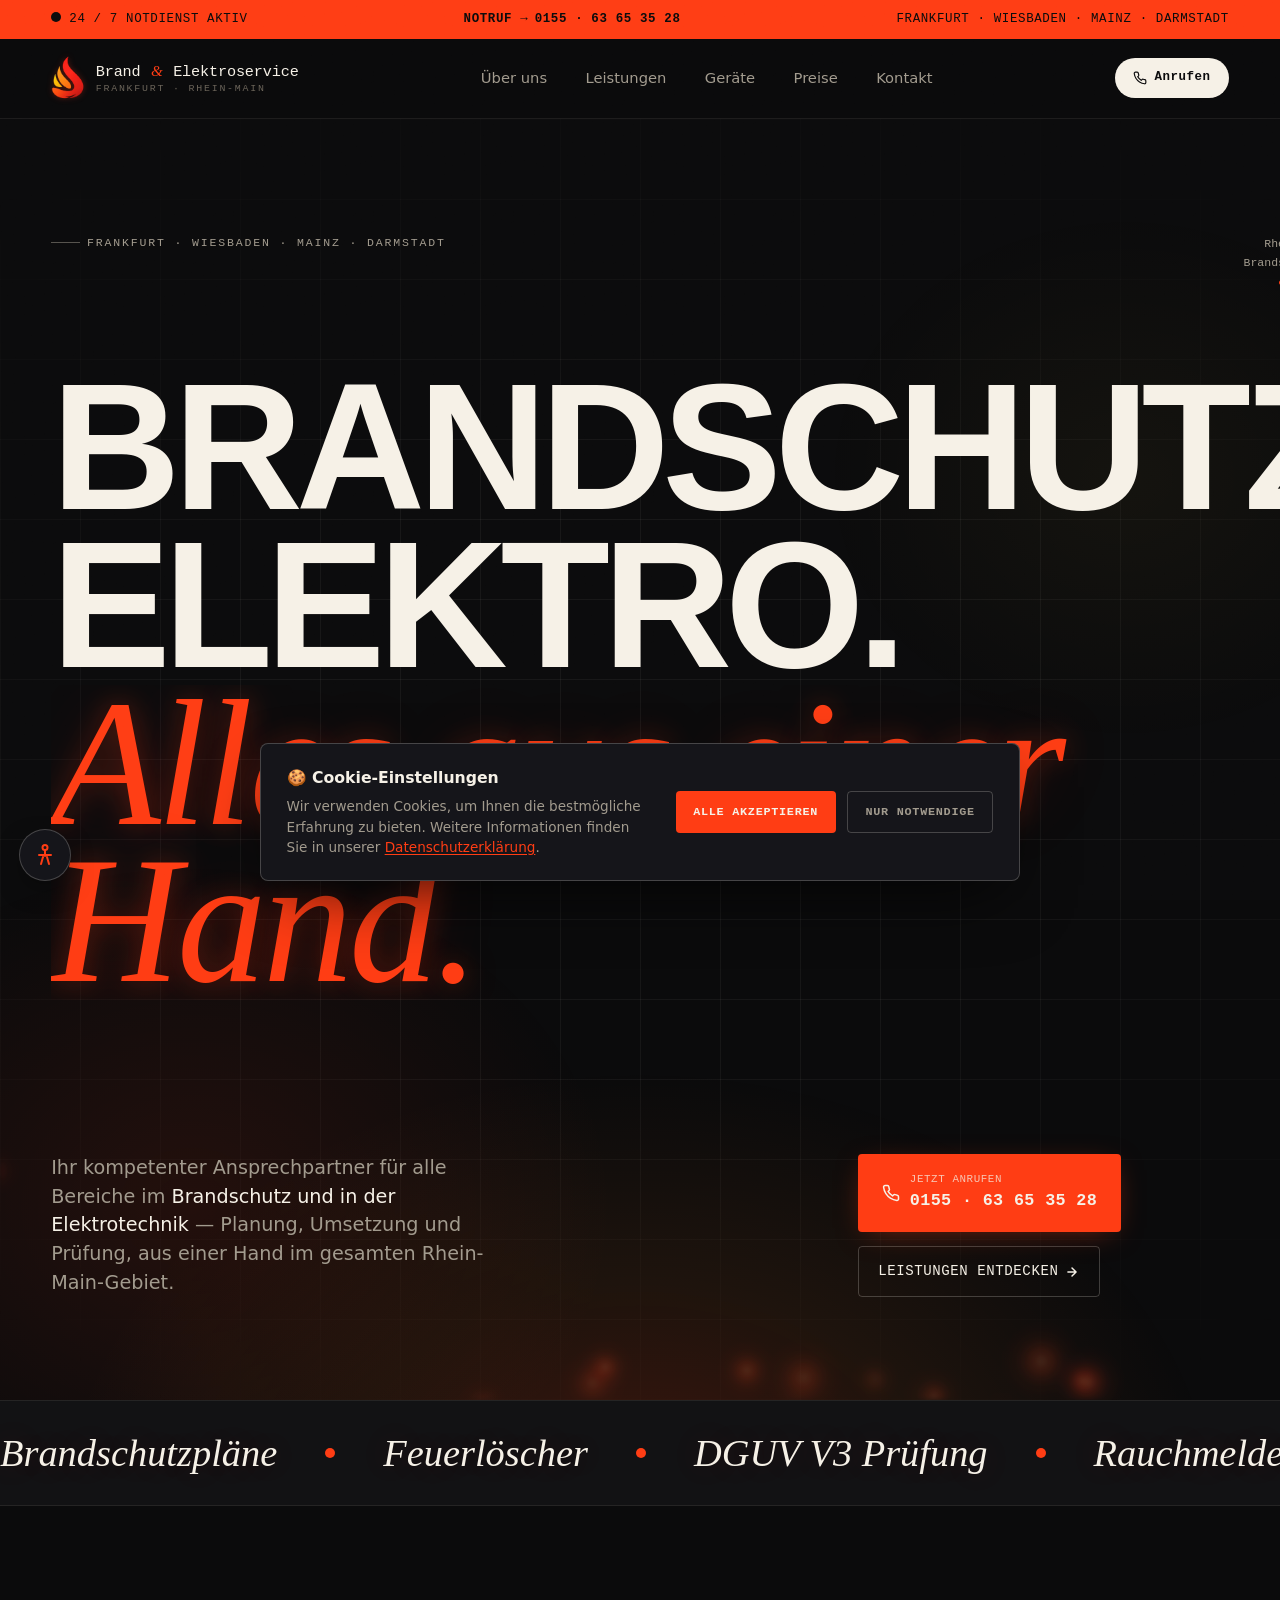
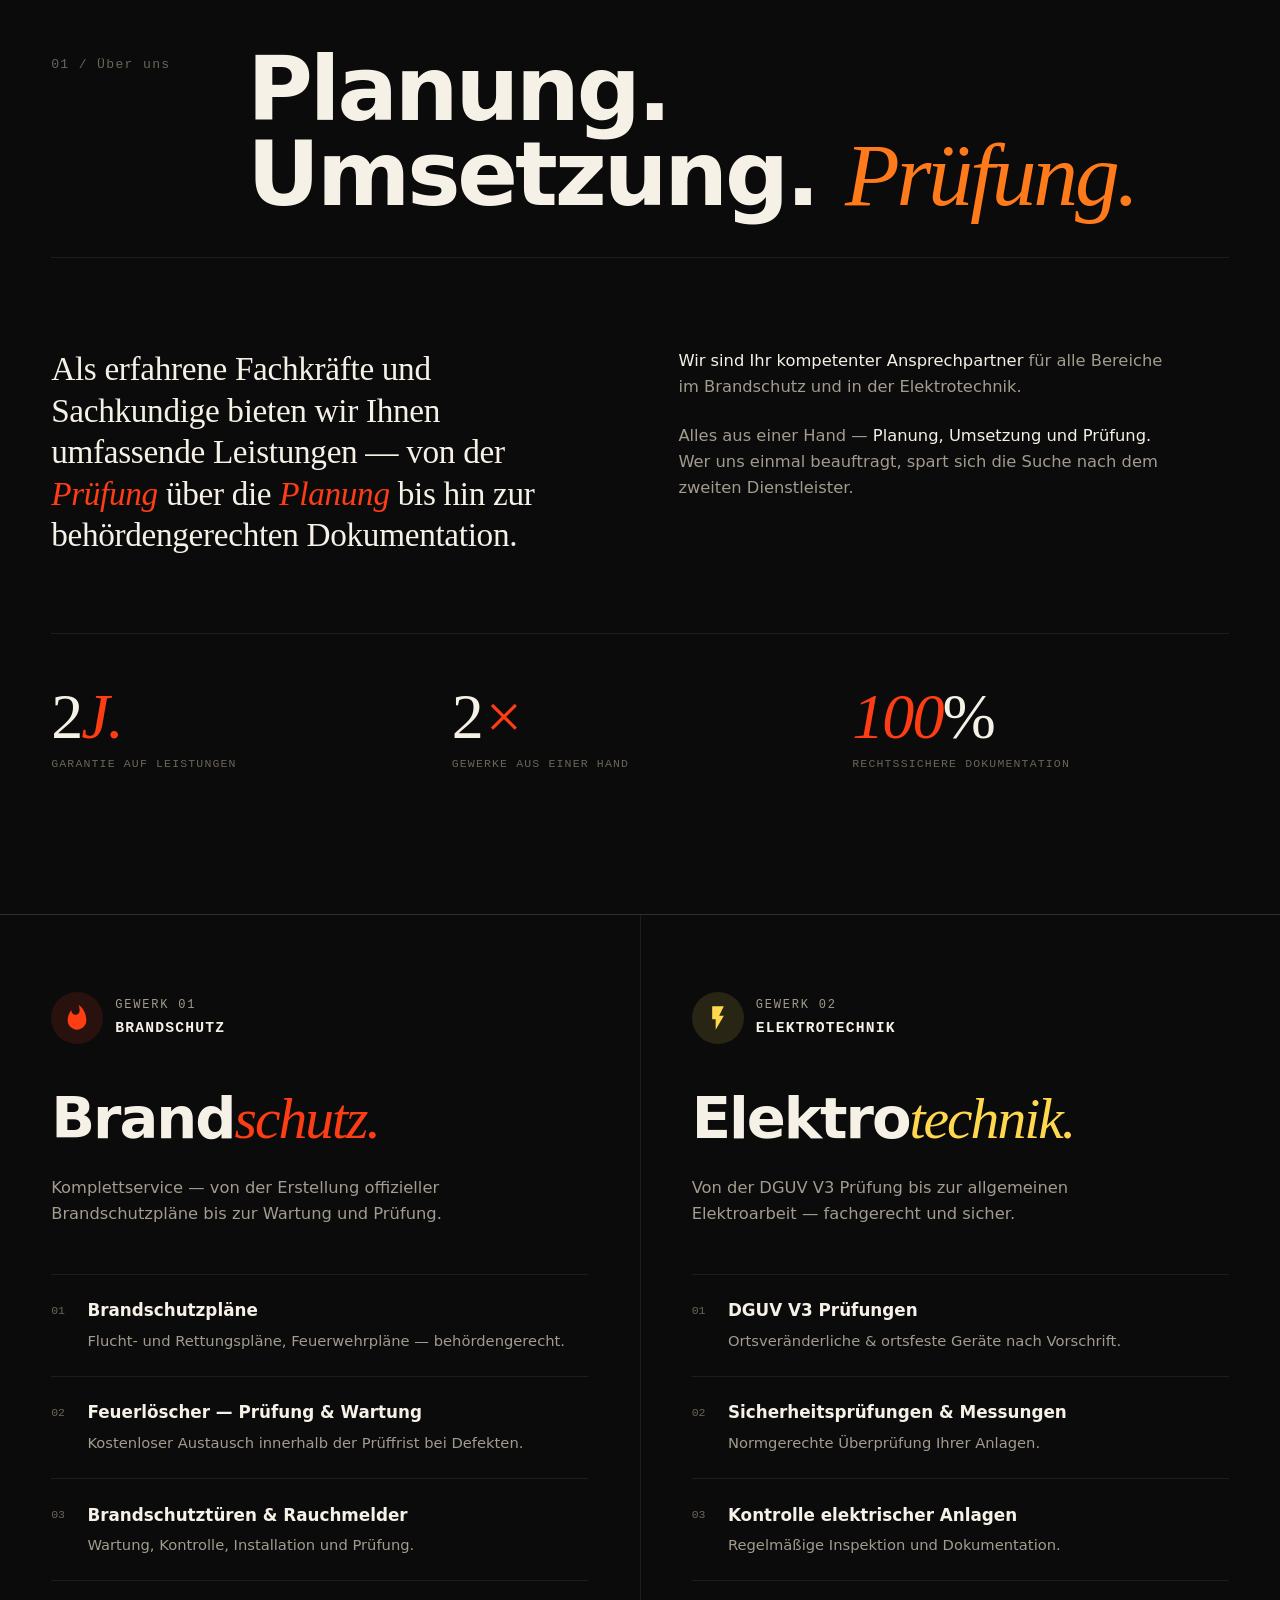
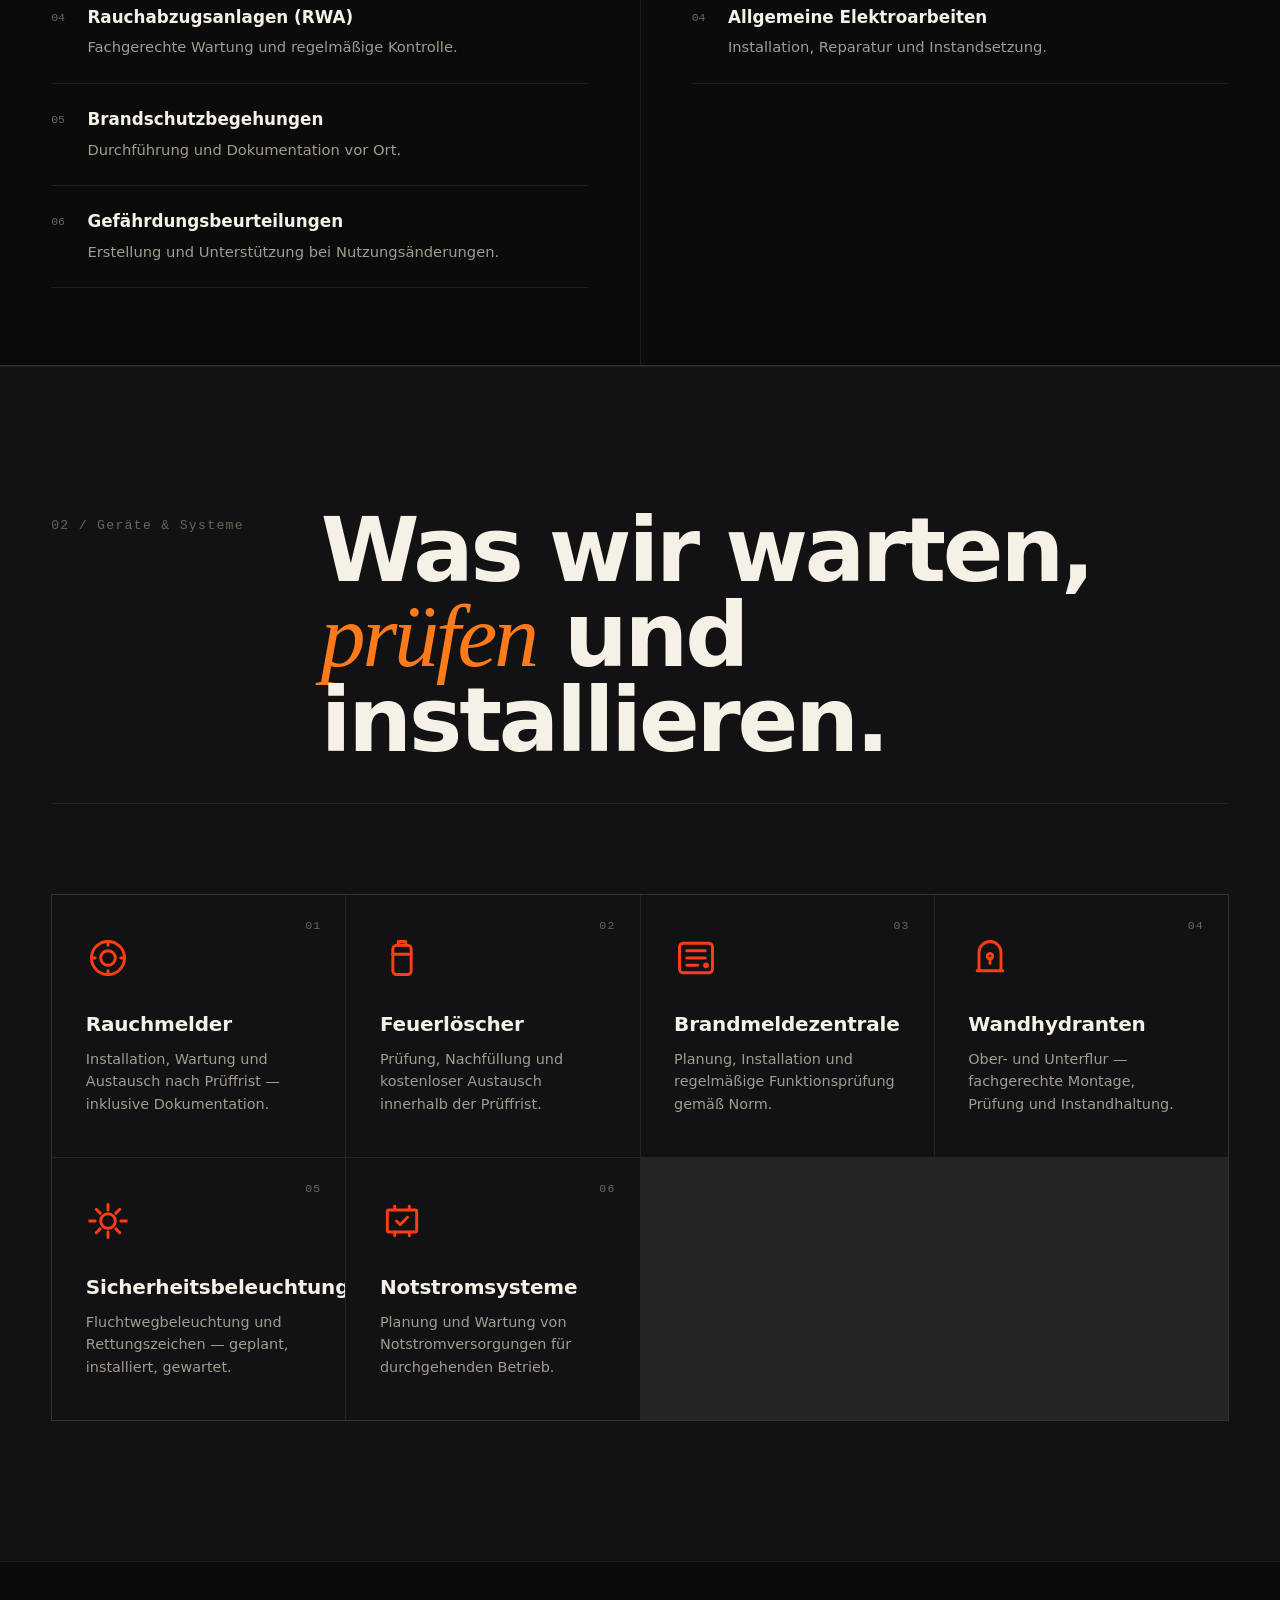
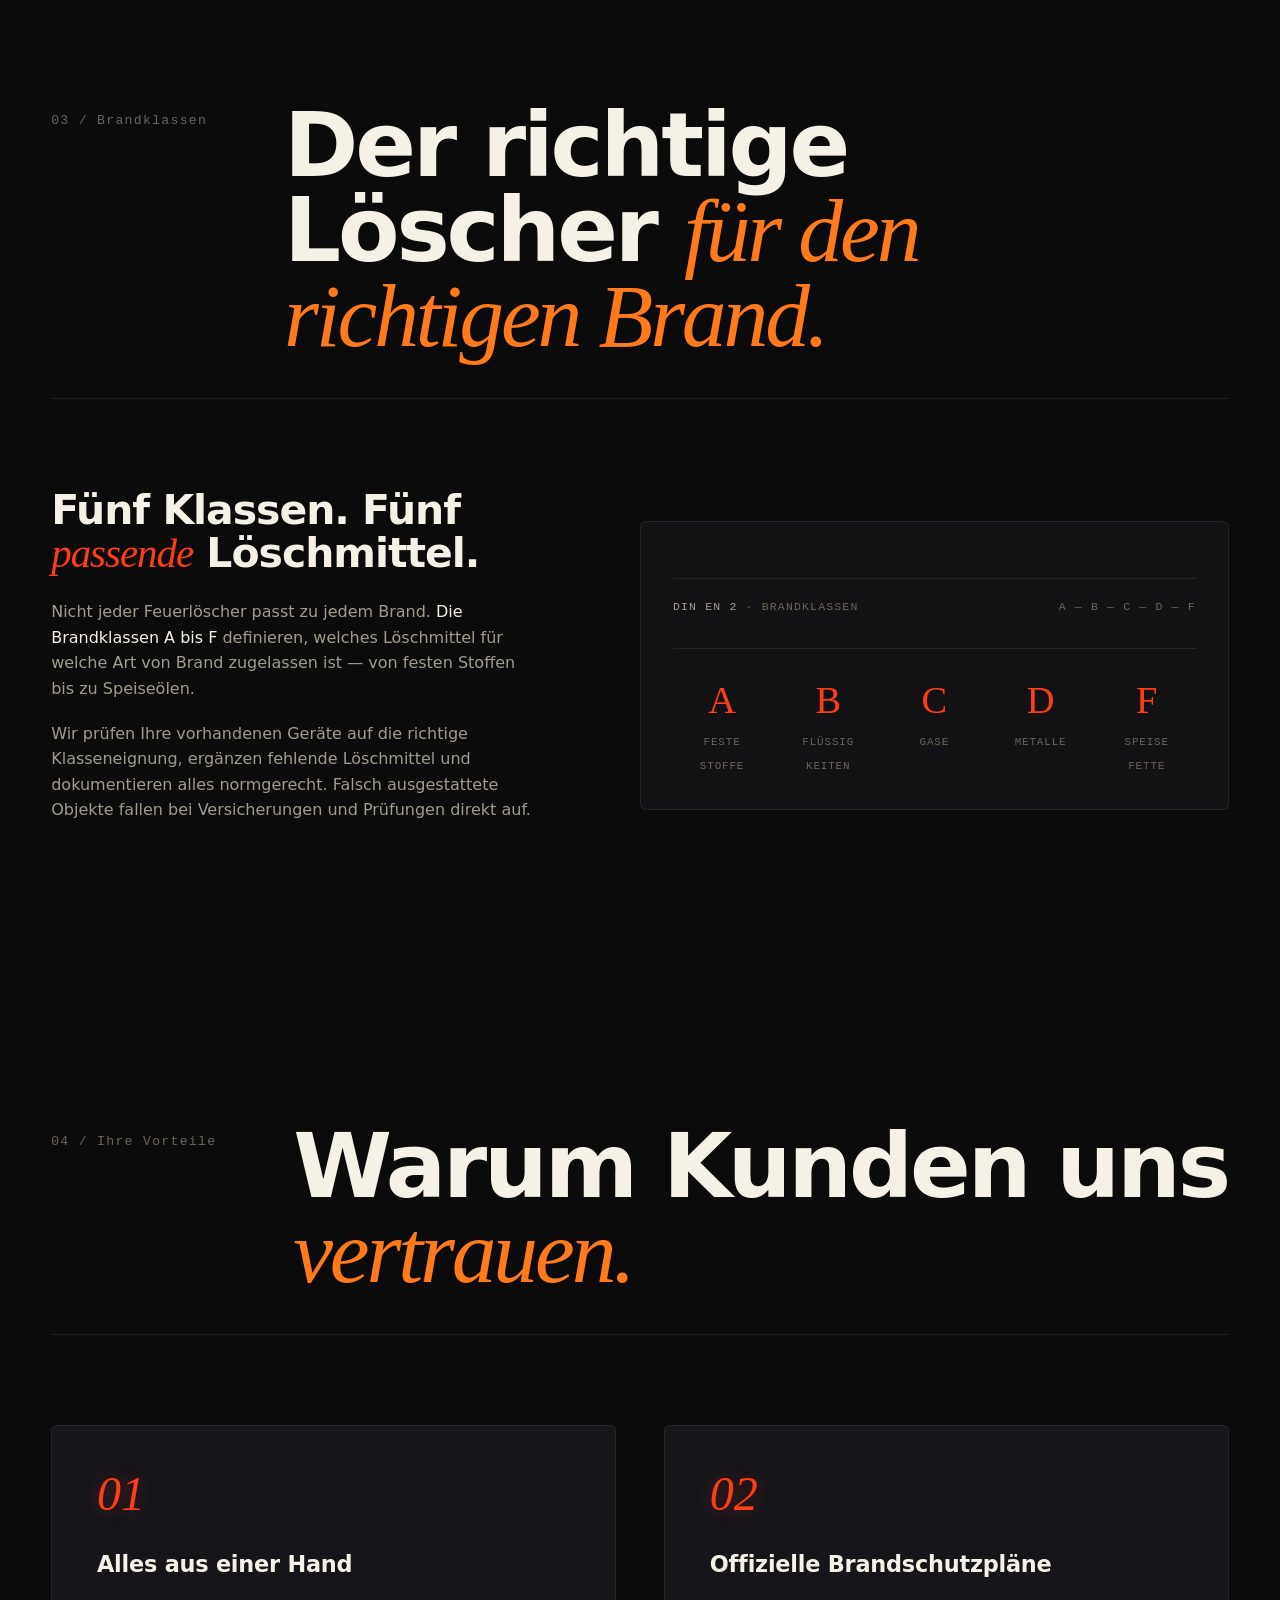
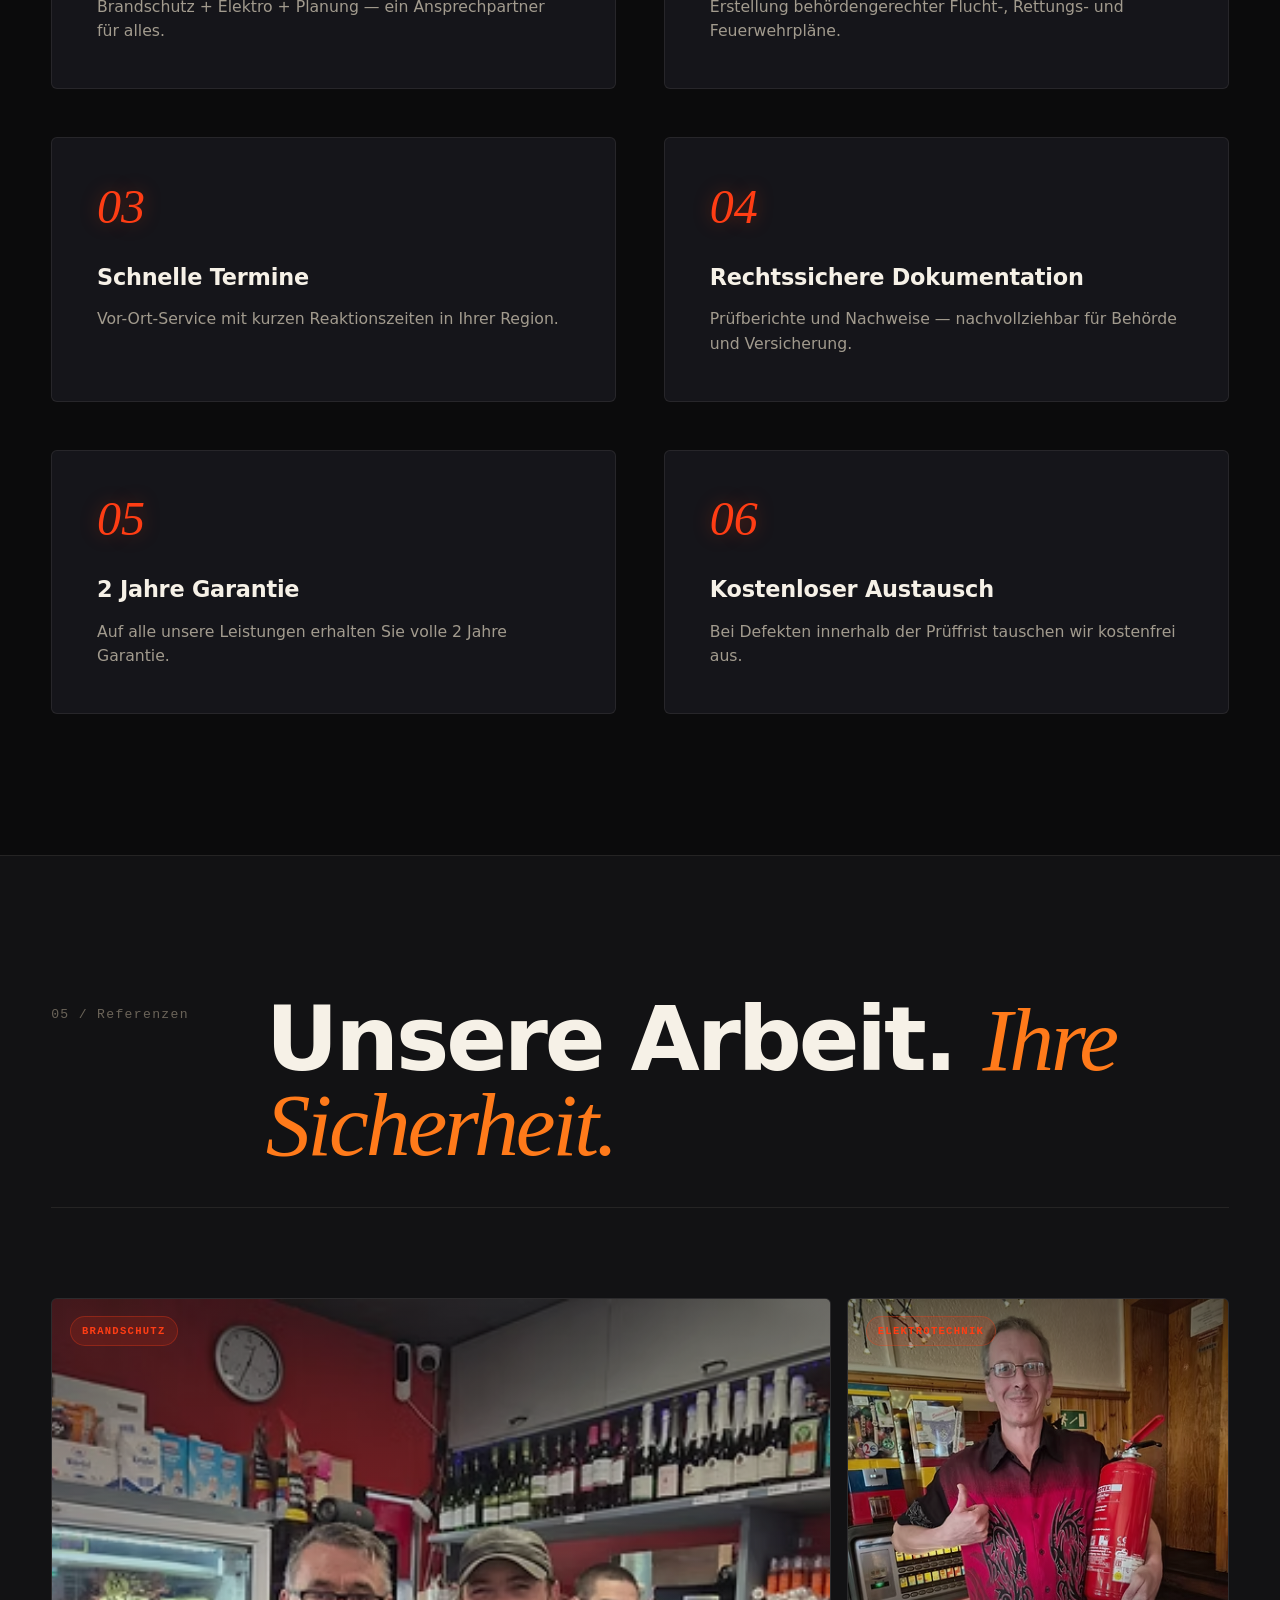
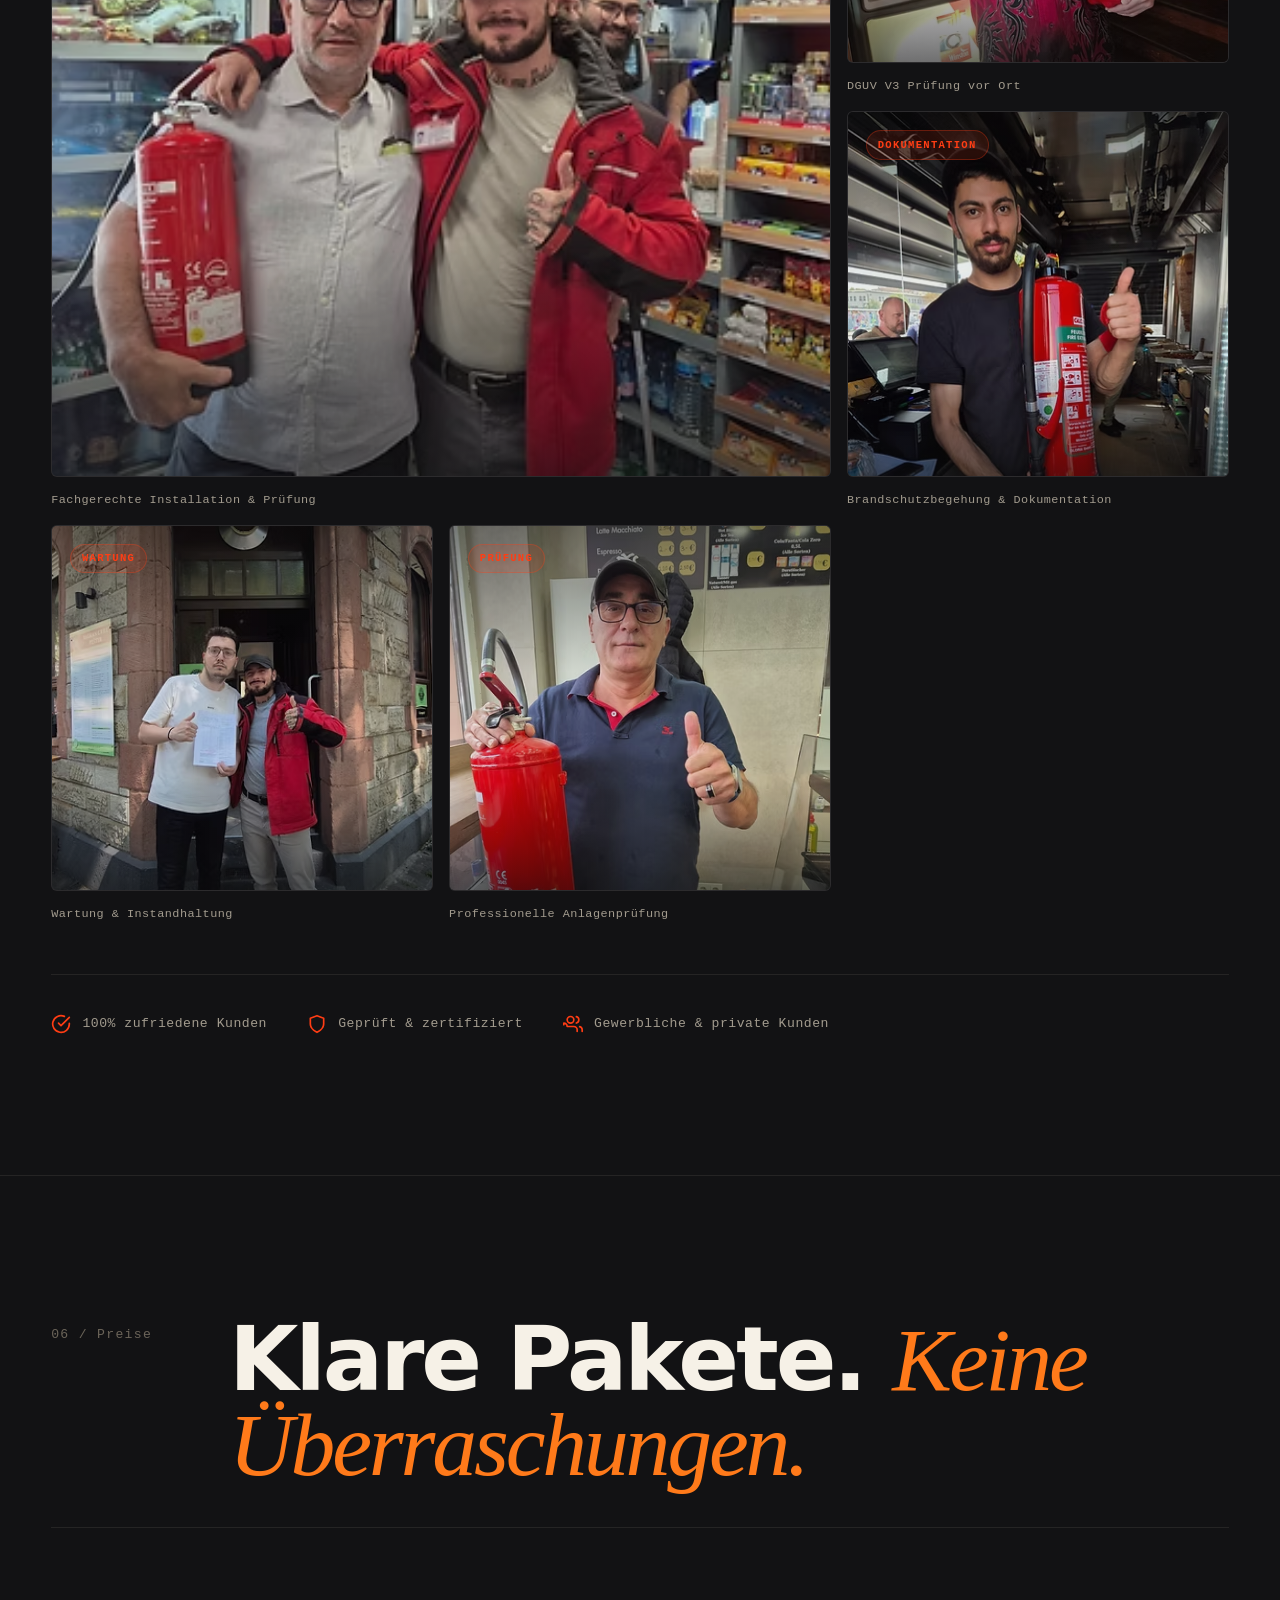
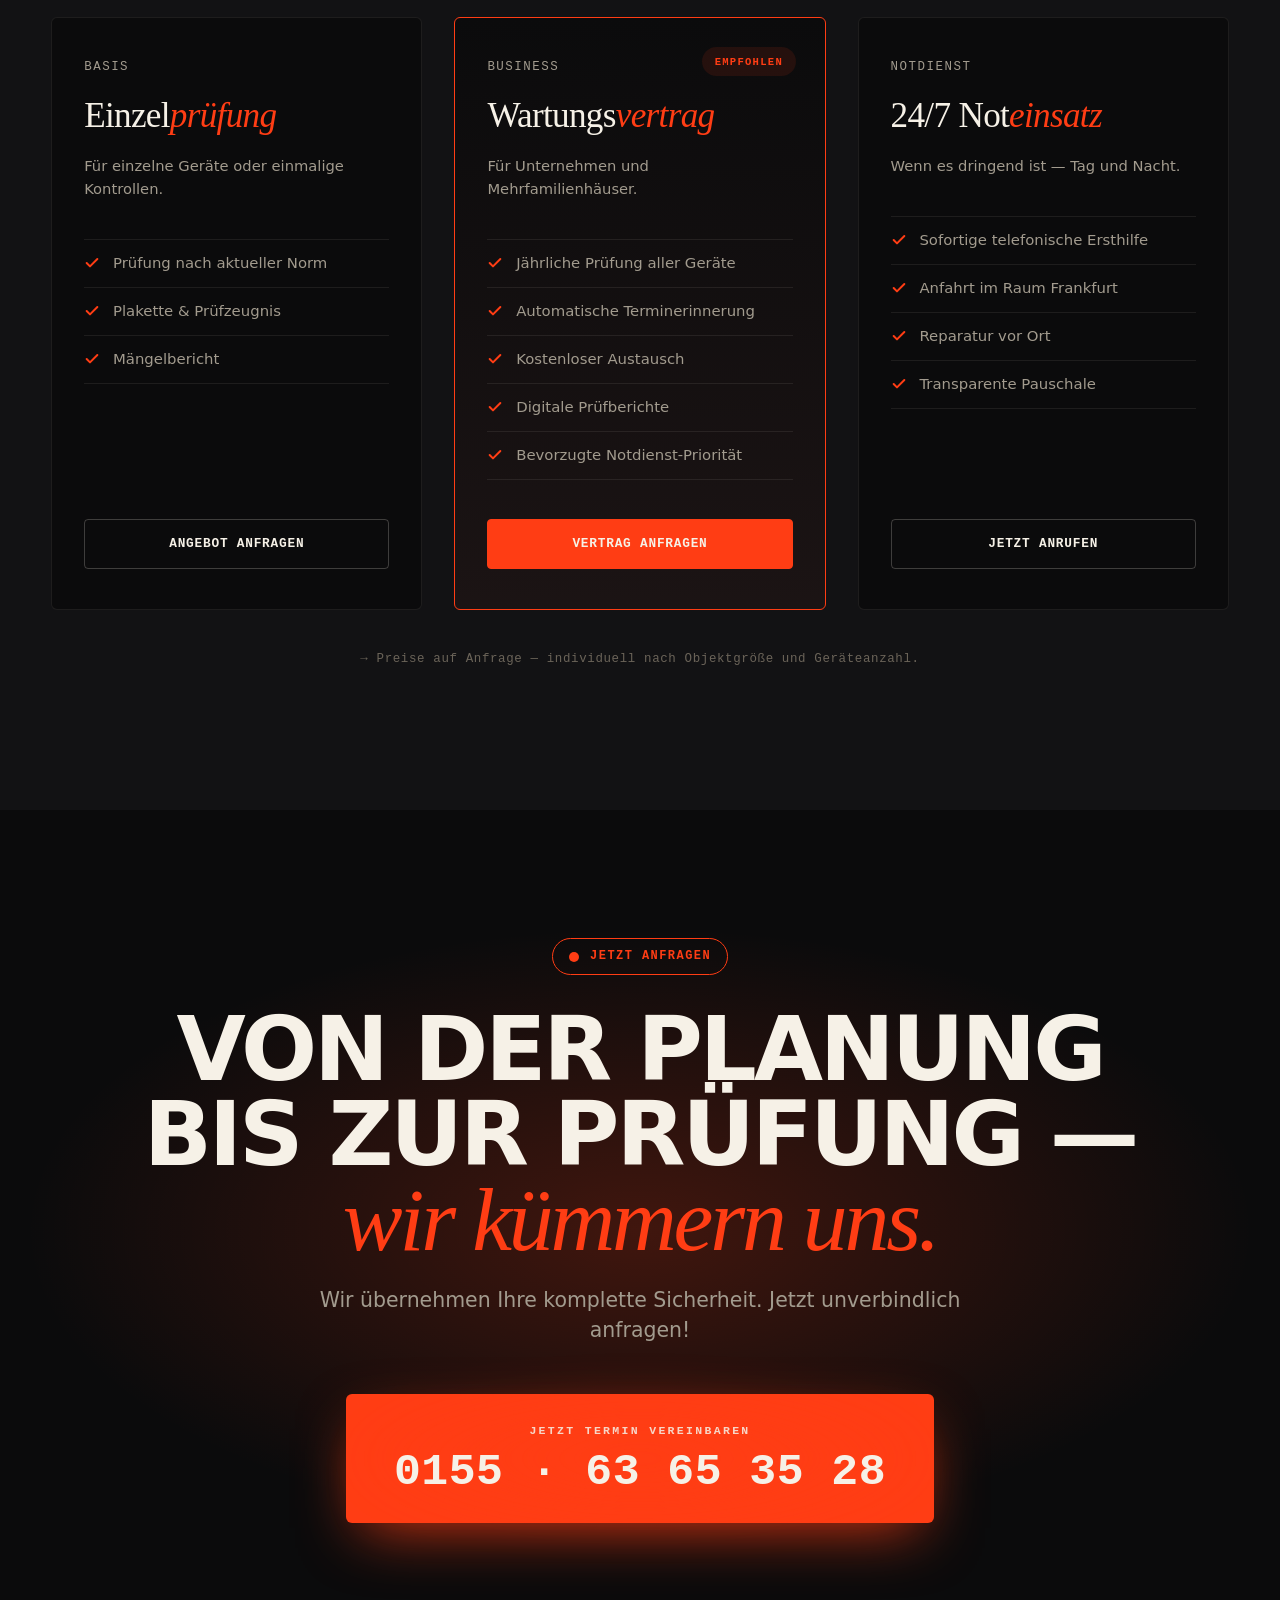
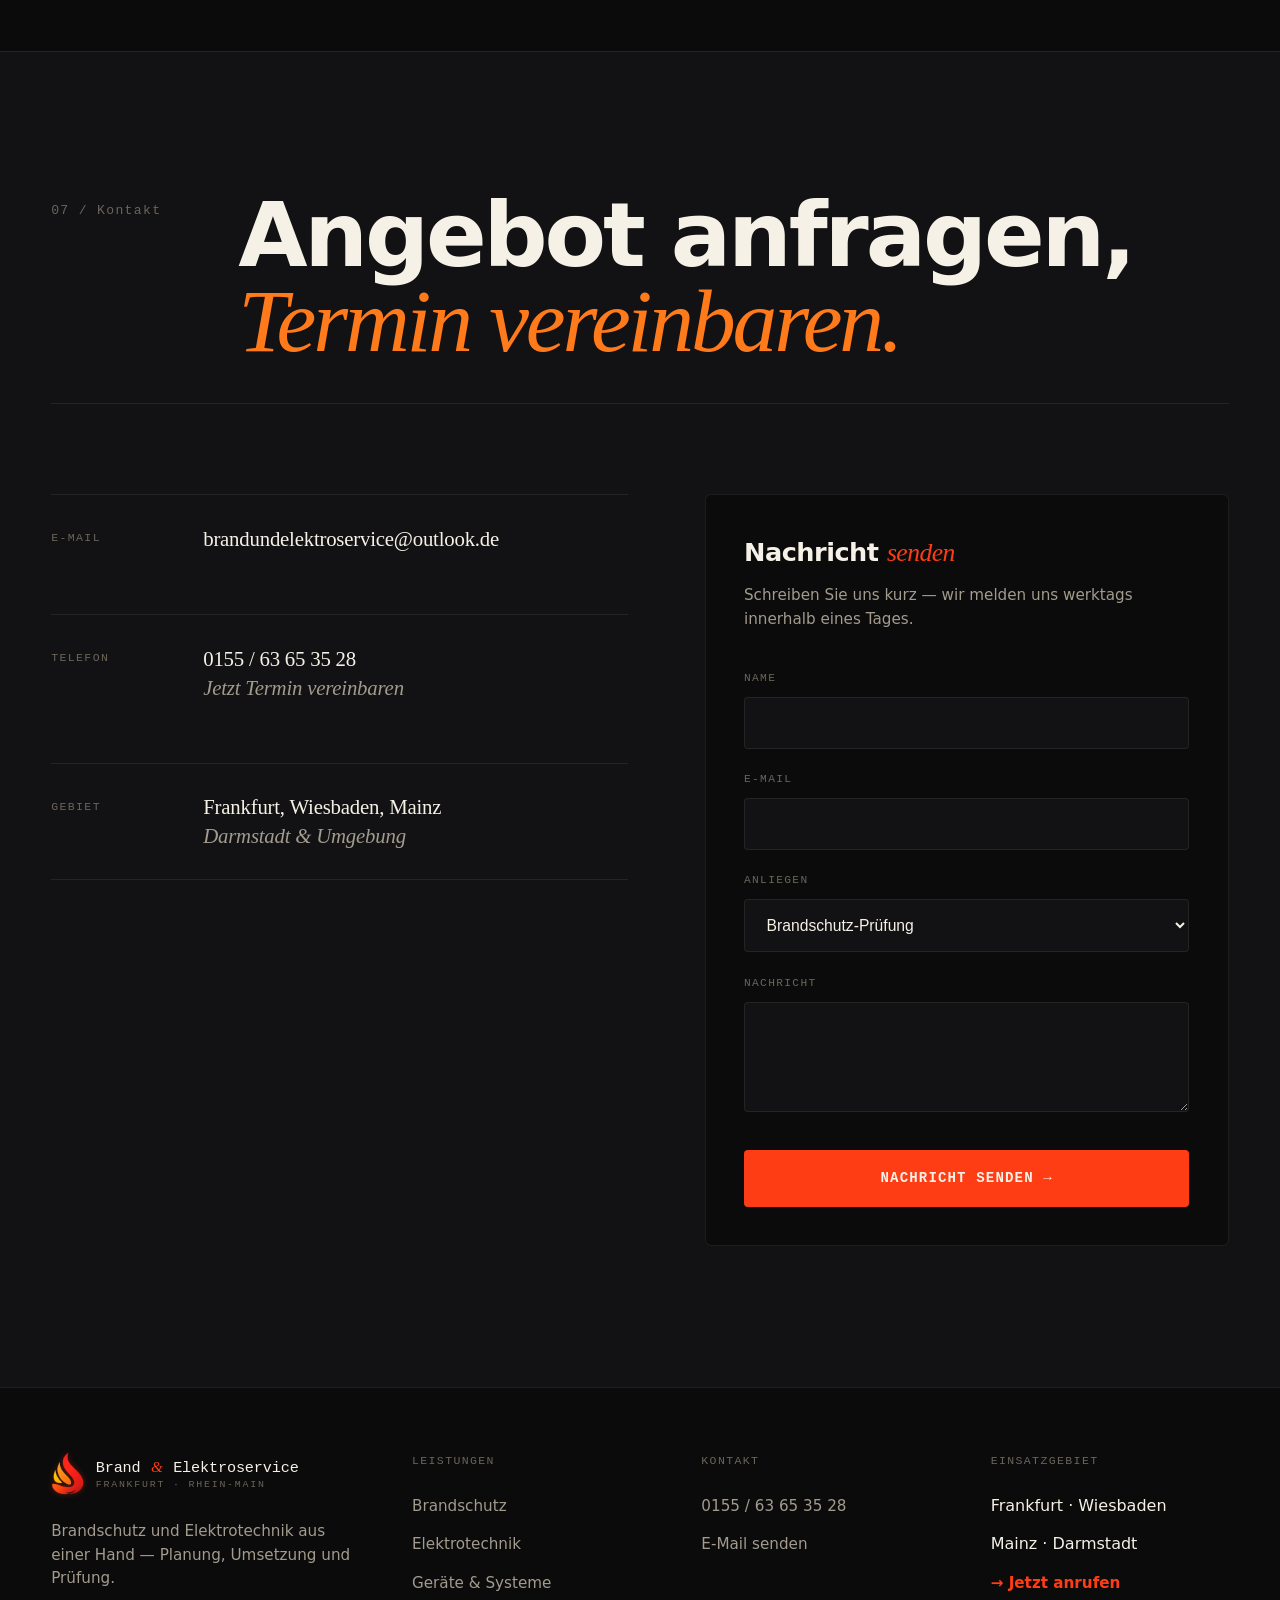
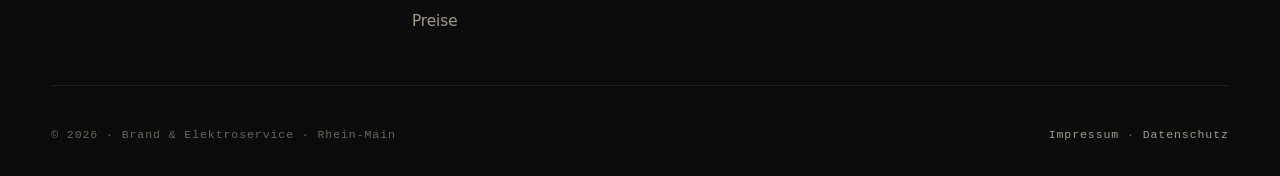
==== commit ae178ce0: "fix: resolve Safari scrolling performance, invisible scrollbar, and IntersectionObserver visibility " ====
--- a/index.html
+++ b/index.html
@@ -47,6 +47,7 @@
   html {
     scroll-behavior: smooth;
     scrollbar-color: var(--fire) var(--bg);
+    overflow-x: hidden;
   }
 
   body {
@@ -60,6 +61,25 @@
     -webkit-font-smoothing: antialiased;
     -moz-osx-font-smoothing: grayscale;
     position: relative;
+    -webkit-overflow-scrolling: touch;
+  }
+
+  /* Custom premium scrollbar styling to force Safari visibility and match fire theme */
+  ::-webkit-scrollbar {
+    width: 10px;
+    height: 10px;
+  }
+  ::-webkit-scrollbar-track {
+    background: var(--bg);
+  }
+  ::-webkit-scrollbar-thumb {
+    background: var(--line-strong);
+    border-radius: 5px;
+    border: 2.5px solid var(--bg);
+    transition: background 0.2s ease;
+  }
+  ::-webkit-scrollbar-thumb:hover {
+    background: var(--fire);
   }
 
   /* grain overlay */
@@ -1410,13 +1430,16 @@
   .scroll-progress {
     position: fixed;
     top: 0; left: 0;
-    height: 2px;
-    width: 0;
+    height: 3px;
+    width: 100%;
+    transform: scaleX(0);
+    transform-origin: left;
     background: linear-gradient(90deg, var(--fire) 0%, var(--ember) 100%);
     box-shadow: 0 0 10px rgba(255, 61, 20, 0.6);
-    z-index: 999;
-    transition: width 0.12s cubic-bezier(0.33, 1, 0.68, 1);
+    z-index: 9999;
     pointer-events: none;
+    will-change: transform;
+    transition: transform 0.1s linear;
   }
 
   /* Canvas fire — hero: refined ember glow layer */
@@ -2542,7 +2565,7 @@
   toggle.addEventListener('click', () => nav.classList.toggle('open'));
   nav.querySelectorAll('.nav-links a').forEach(a => a.addEventListener('click', () => nav.classList.remove('open')));
 
-  // Scroll reveal — trigger slightly before element fully enters viewport
+  // Scroll reveal — optimized with lower threshold and responsive rootMargin for Safari
   const io = new IntersectionObserver((entries) => {
     entries.forEach(entry => {
       if (entry.isIntersecting) {
@@ -2550,9 +2573,25 @@
         io.unobserve(entry.target);
       }
     });
-  }, { threshold: 0.08, rootMargin: '0px 0px -80px 0px' });
+  }, { threshold: 0.01, rootMargin: '0px 0px -20px 0px' });
 
   document.querySelectorAll('[data-reveal]').forEach(el => io.observe(el));
+
+  // Failsafe-Fallback: Falls der Observer in Safari hakt, Elemente beim Scrollen/Laden erzwingen
+  function failsafeReveal() {
+    const elements = document.querySelectorAll('[data-reveal]:not(.is-visible)');
+    if (elements.length === 0) return;
+    const triggerHeight = window.innerHeight * 0.95;
+    elements.forEach(el => {
+      const rect = el.getBoundingClientRect();
+      if (rect.top < triggerHeight) {
+        el.classList.add('is-visible');
+      }
+    });
+  }
+  window.addEventListener('scroll', failsafeReveal, { passive: true });
+  window.addEventListener('resize', failsafeReveal, { passive: true });
+  failsafeReveal();
 
   // Respect reduced motion
   const prefersReducedMotion = window.matchMedia('(prefers-reduced-motion: reduce)').matches;
@@ -2561,9 +2600,13 @@
   const scrollBar = document.getElementById('scroll-progress');
   let ticking = false;
   function updateScroll() {
+    // Safari gibt bei documentElement.scrollTop oft 0 zurück → window.scrollY verwenden
+    const scrollY = window.scrollY || window.pageYOffset || document.documentElement.scrollTop || 0;
     const h = document.documentElement;
-    const pct = (h.scrollTop / (h.scrollHeight - h.clientHeight)) * 100;
-    scrollBar.style.width = pct + '%';
+    const scrollHeight = h.scrollHeight - h.clientHeight;
+    const pct = scrollHeight > 0 ? (scrollY / scrollHeight) : 0;
+    // scaleX nutzt GPU-Beschleunigung und ist 100% flimmerfrei in Safari
+    scrollBar.style.transform = `scaleX(${pct})`;
     ticking = false;
   }
   window.addEventListener('scroll', () => {
@@ -2572,6 +2615,8 @@
       ticking = true;
     }
   }, { passive: true });
+  // Initialer Aufruf
+  updateScroll();
 
   // ─────────────── EMBER PARTICLE LAYER ───────────────
   if (!prefersReducedMotion) {
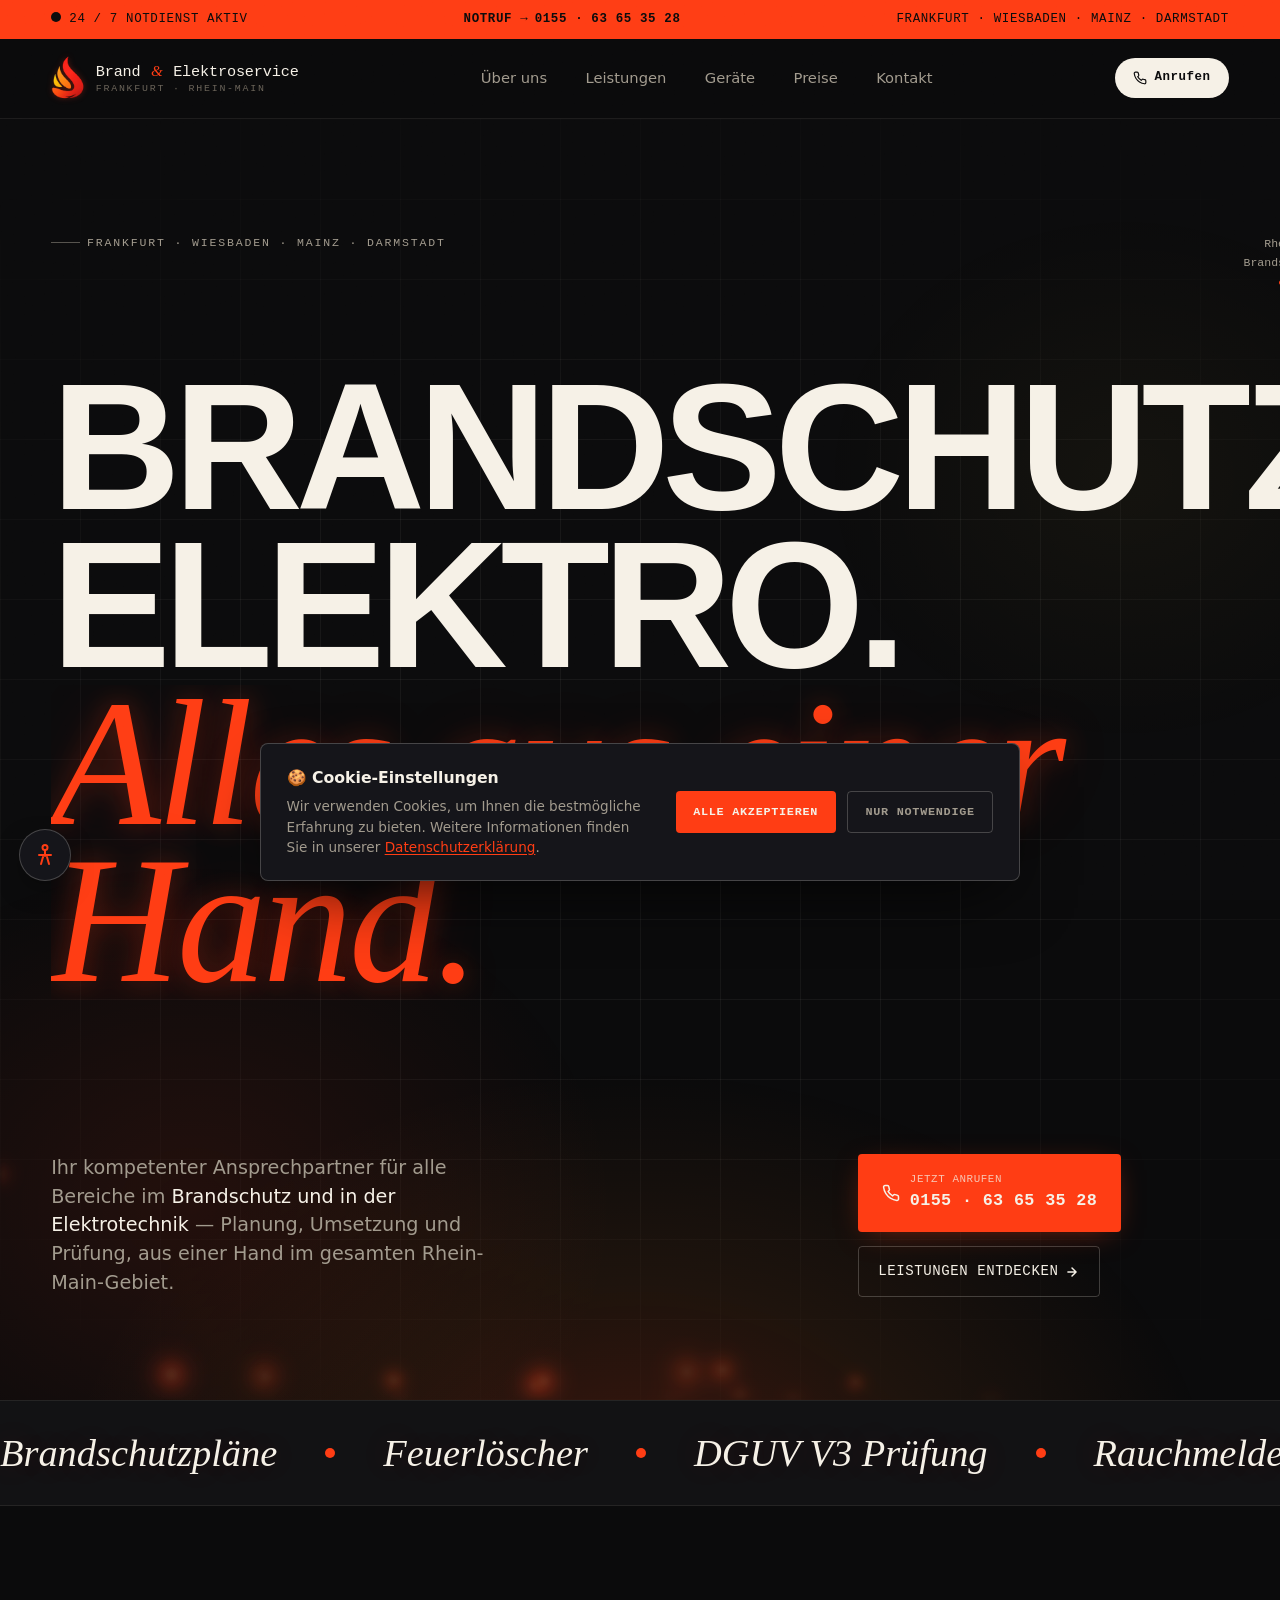
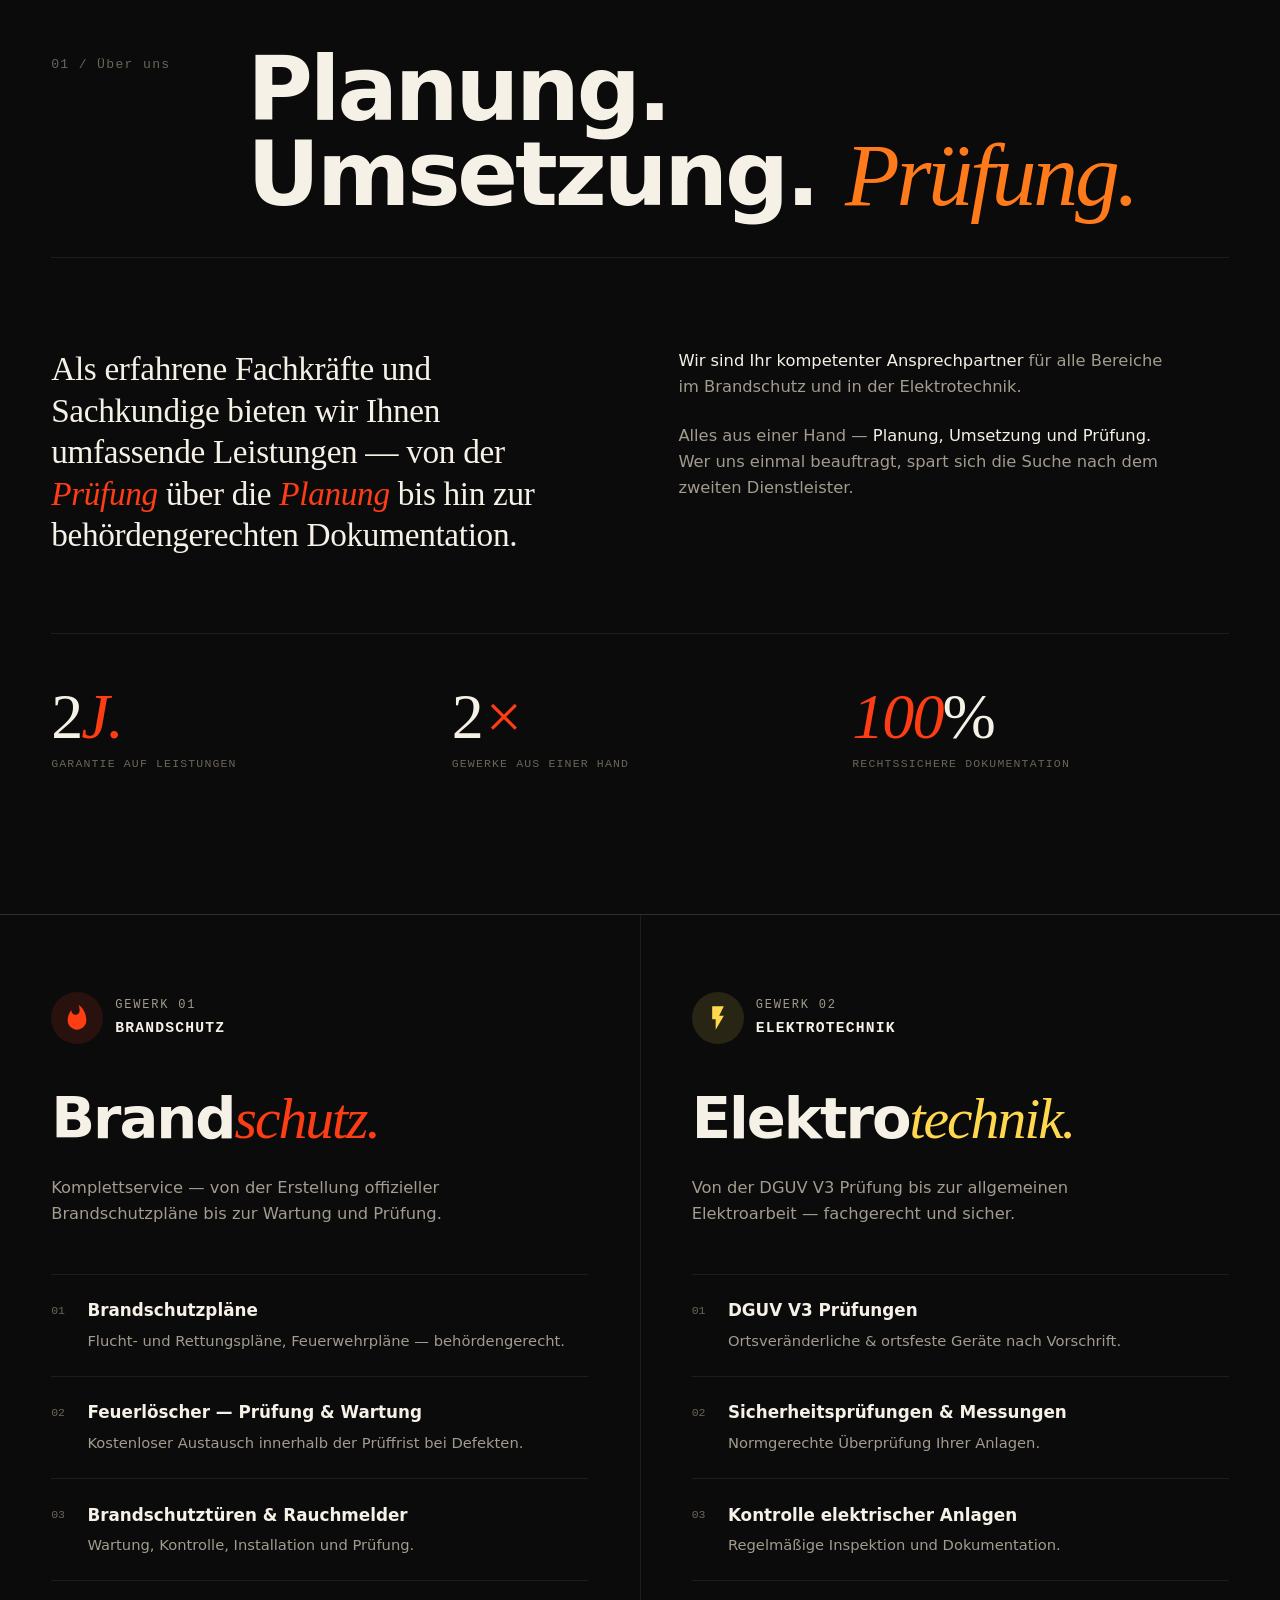
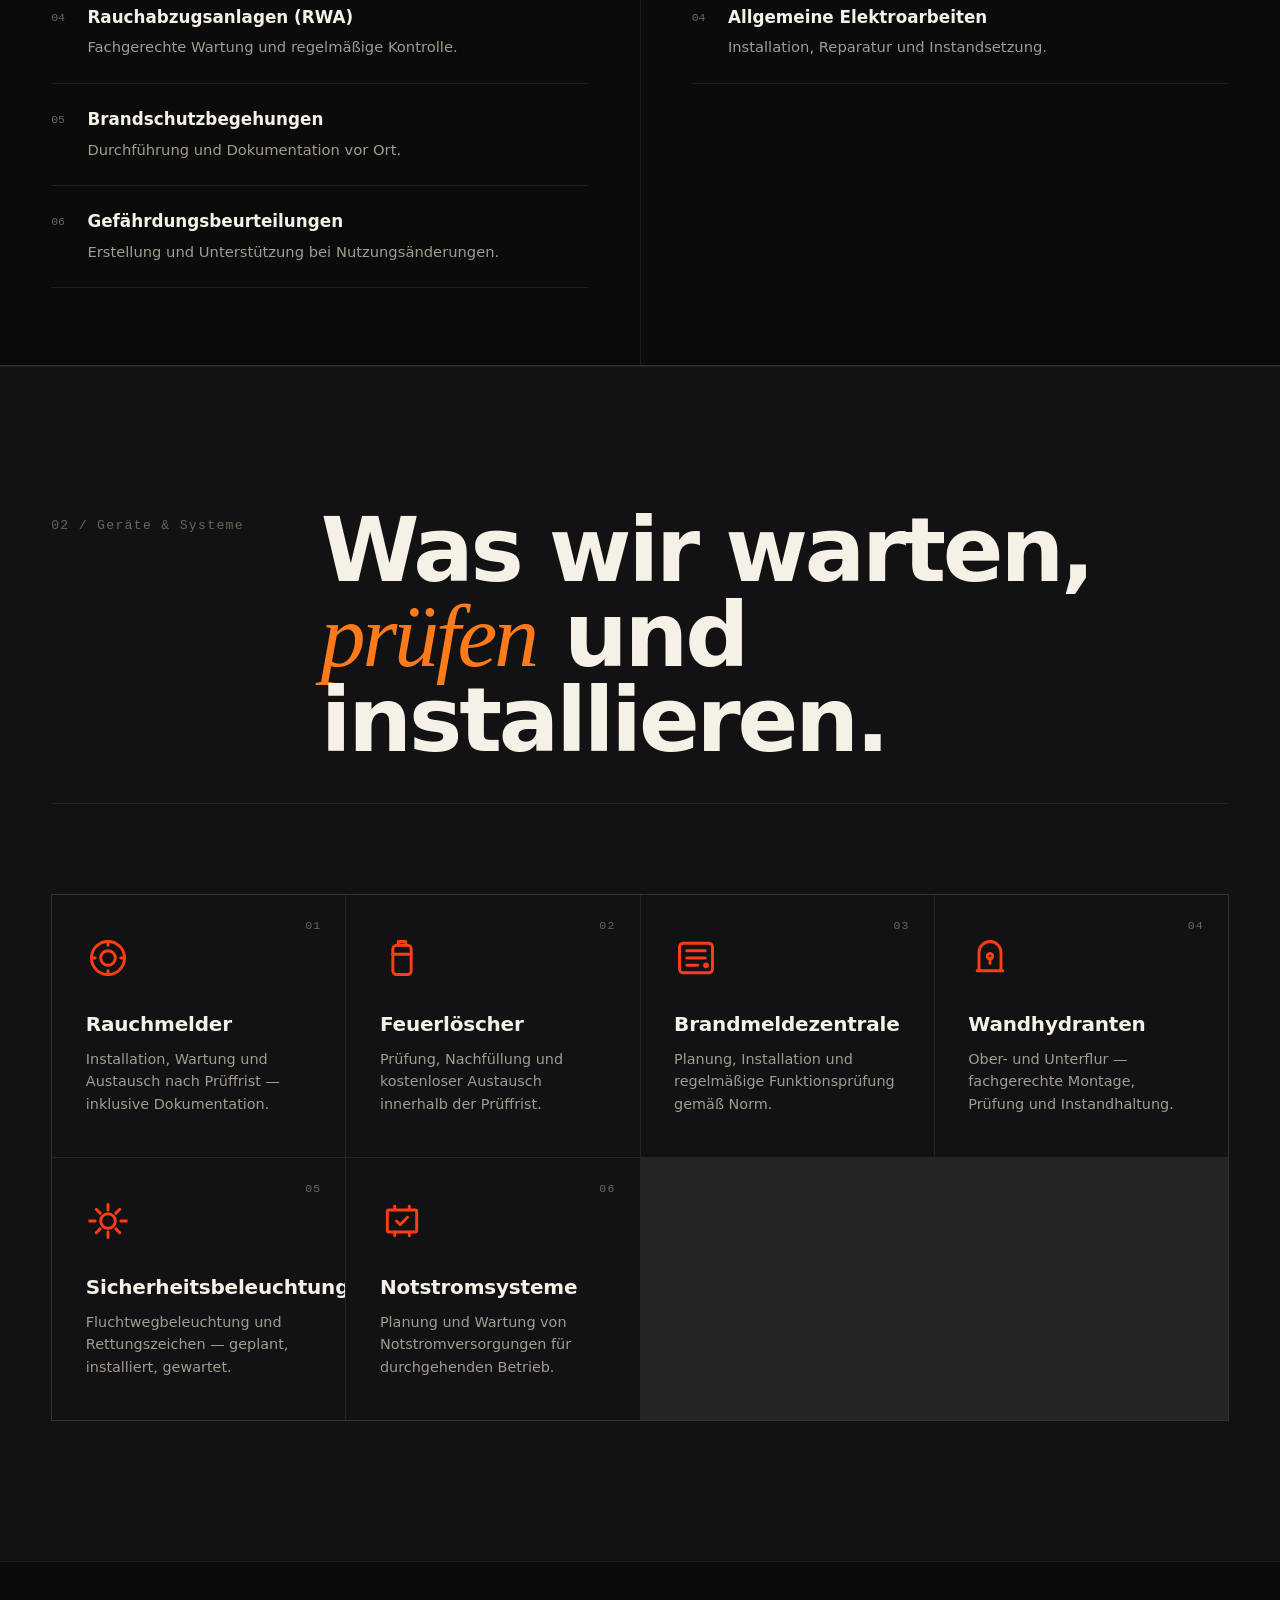
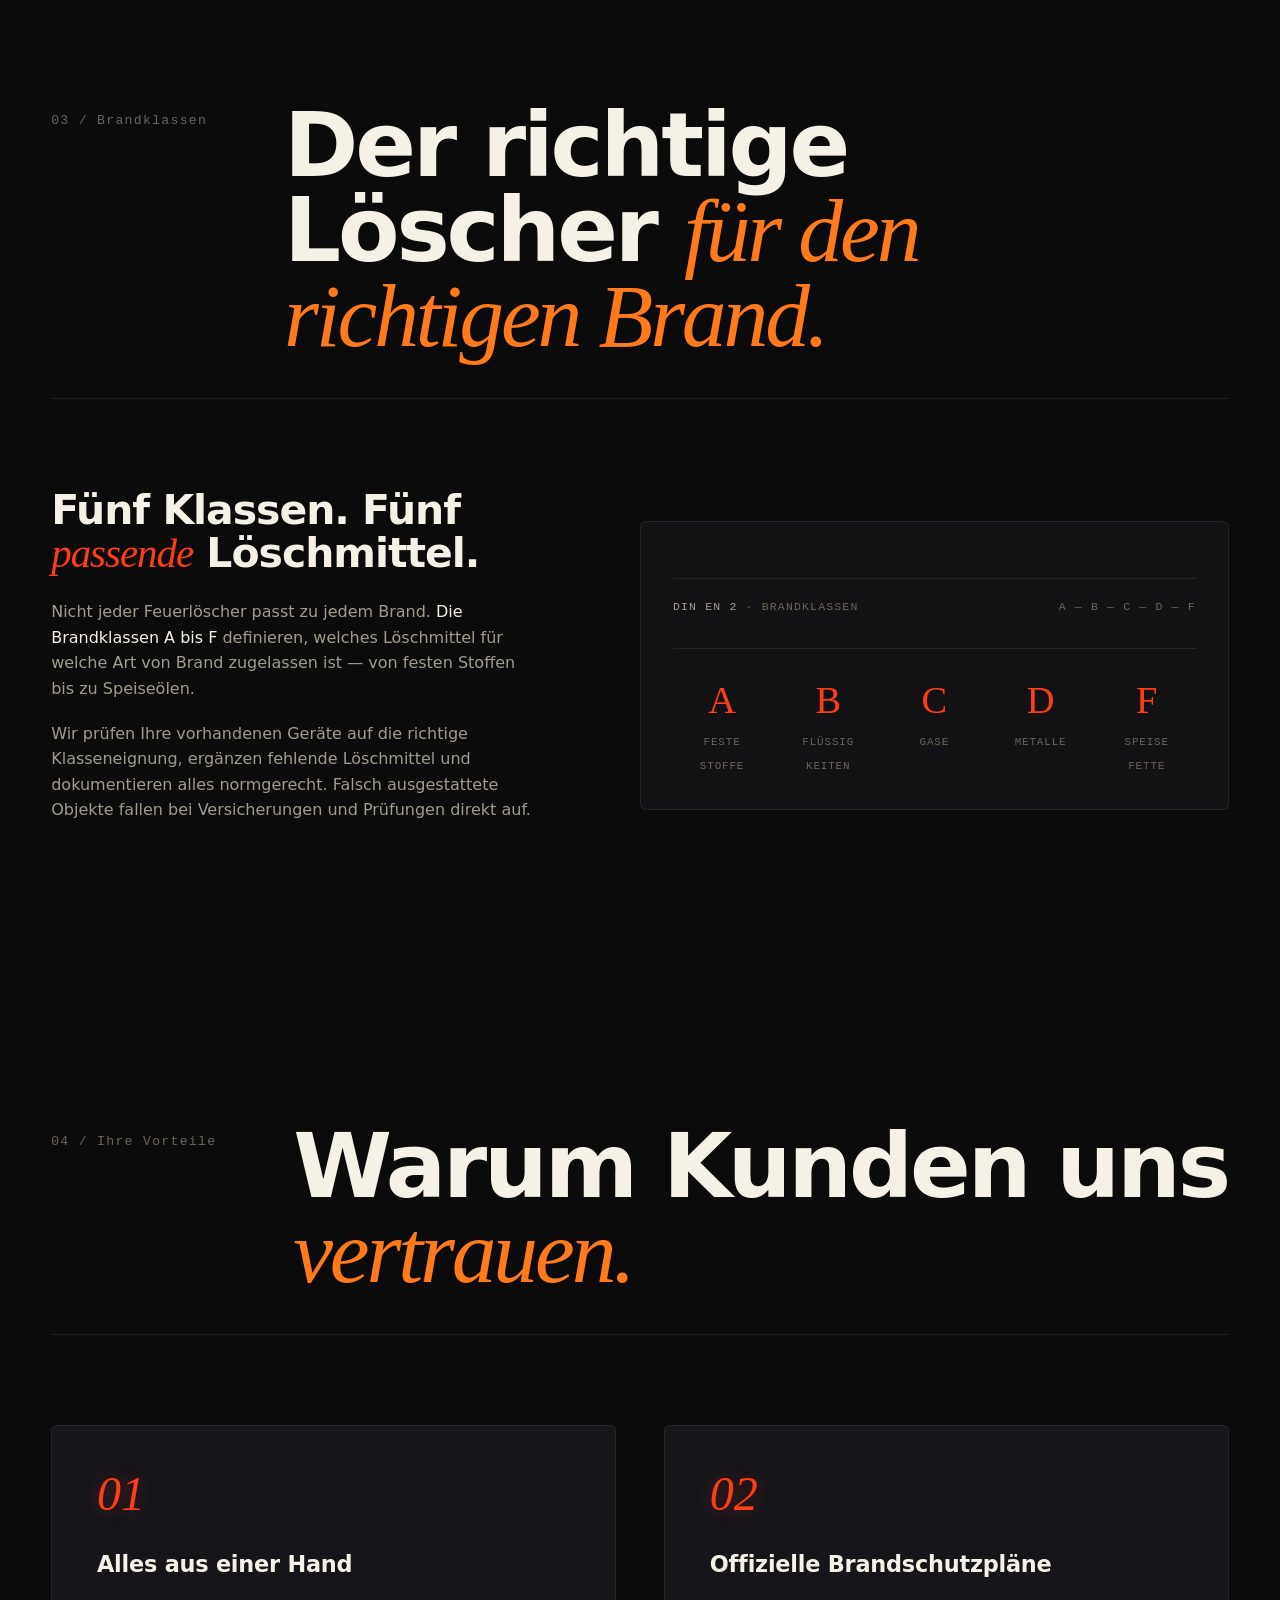
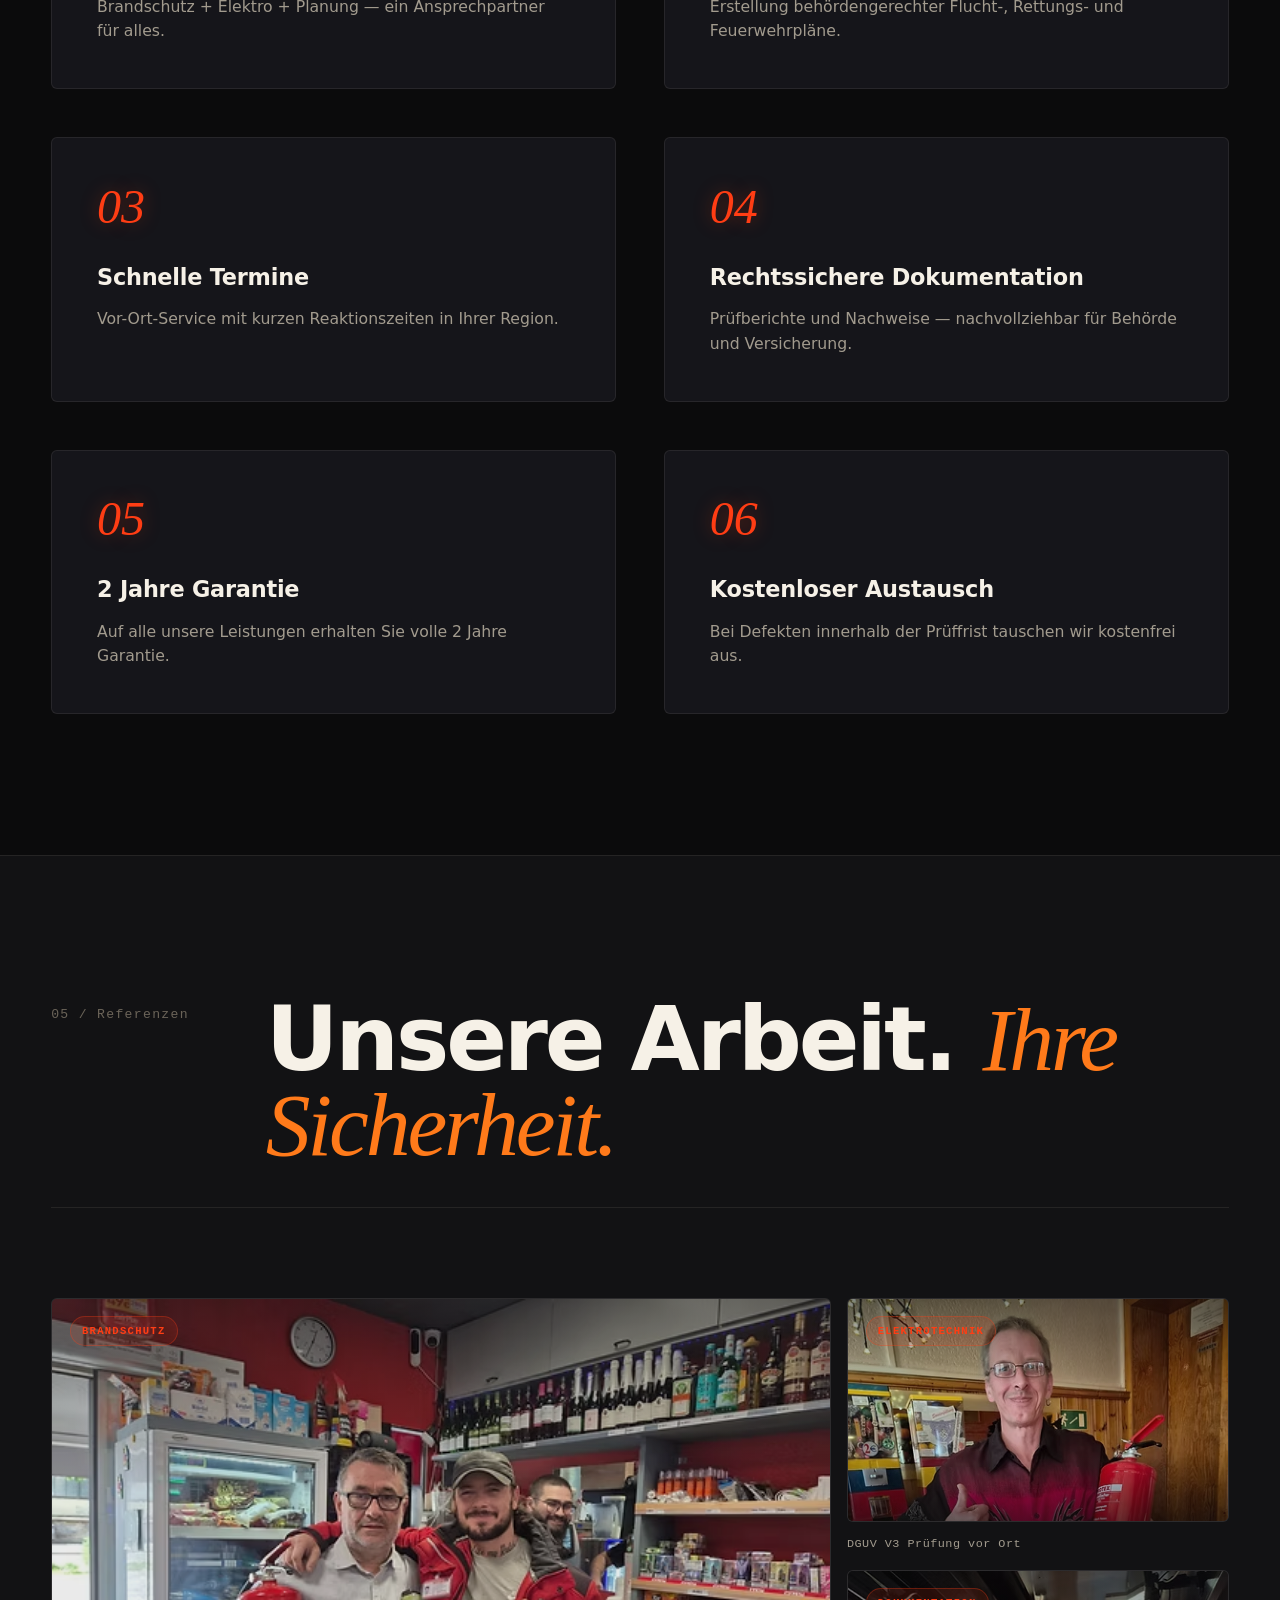
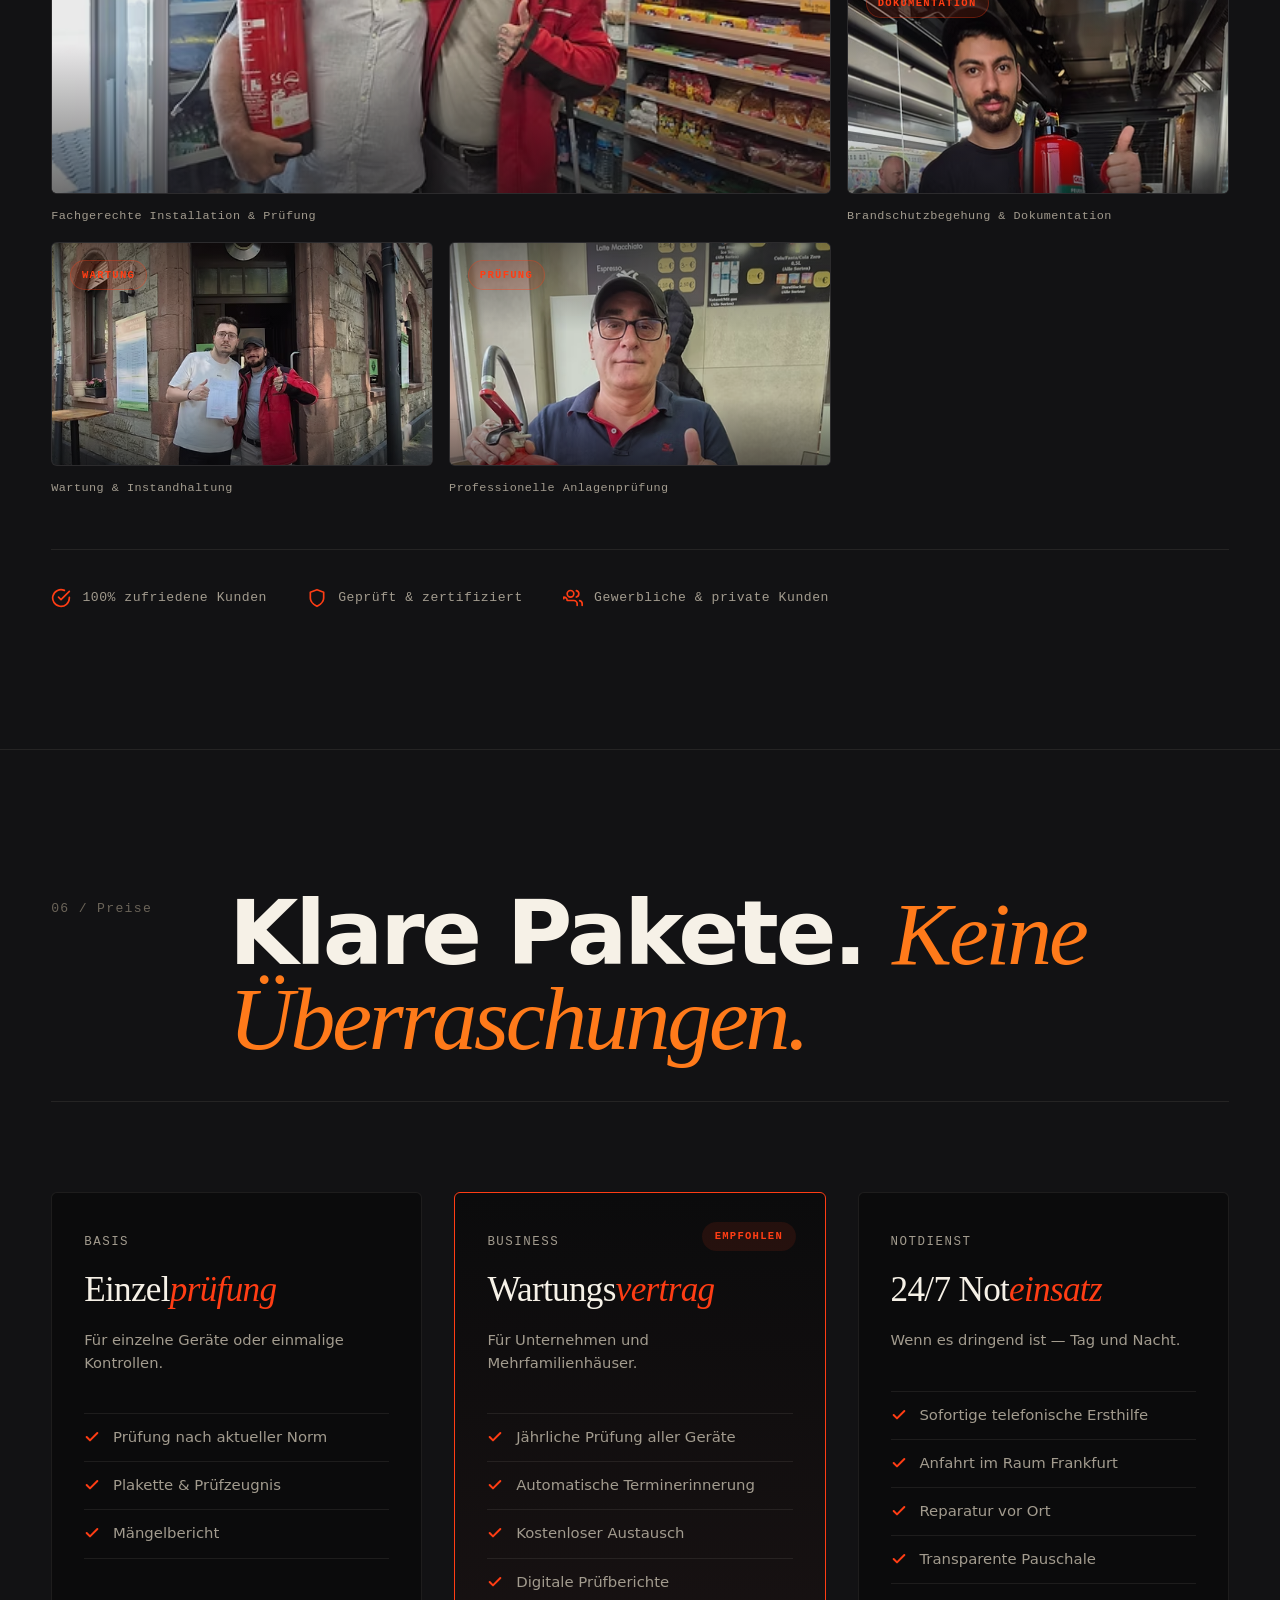
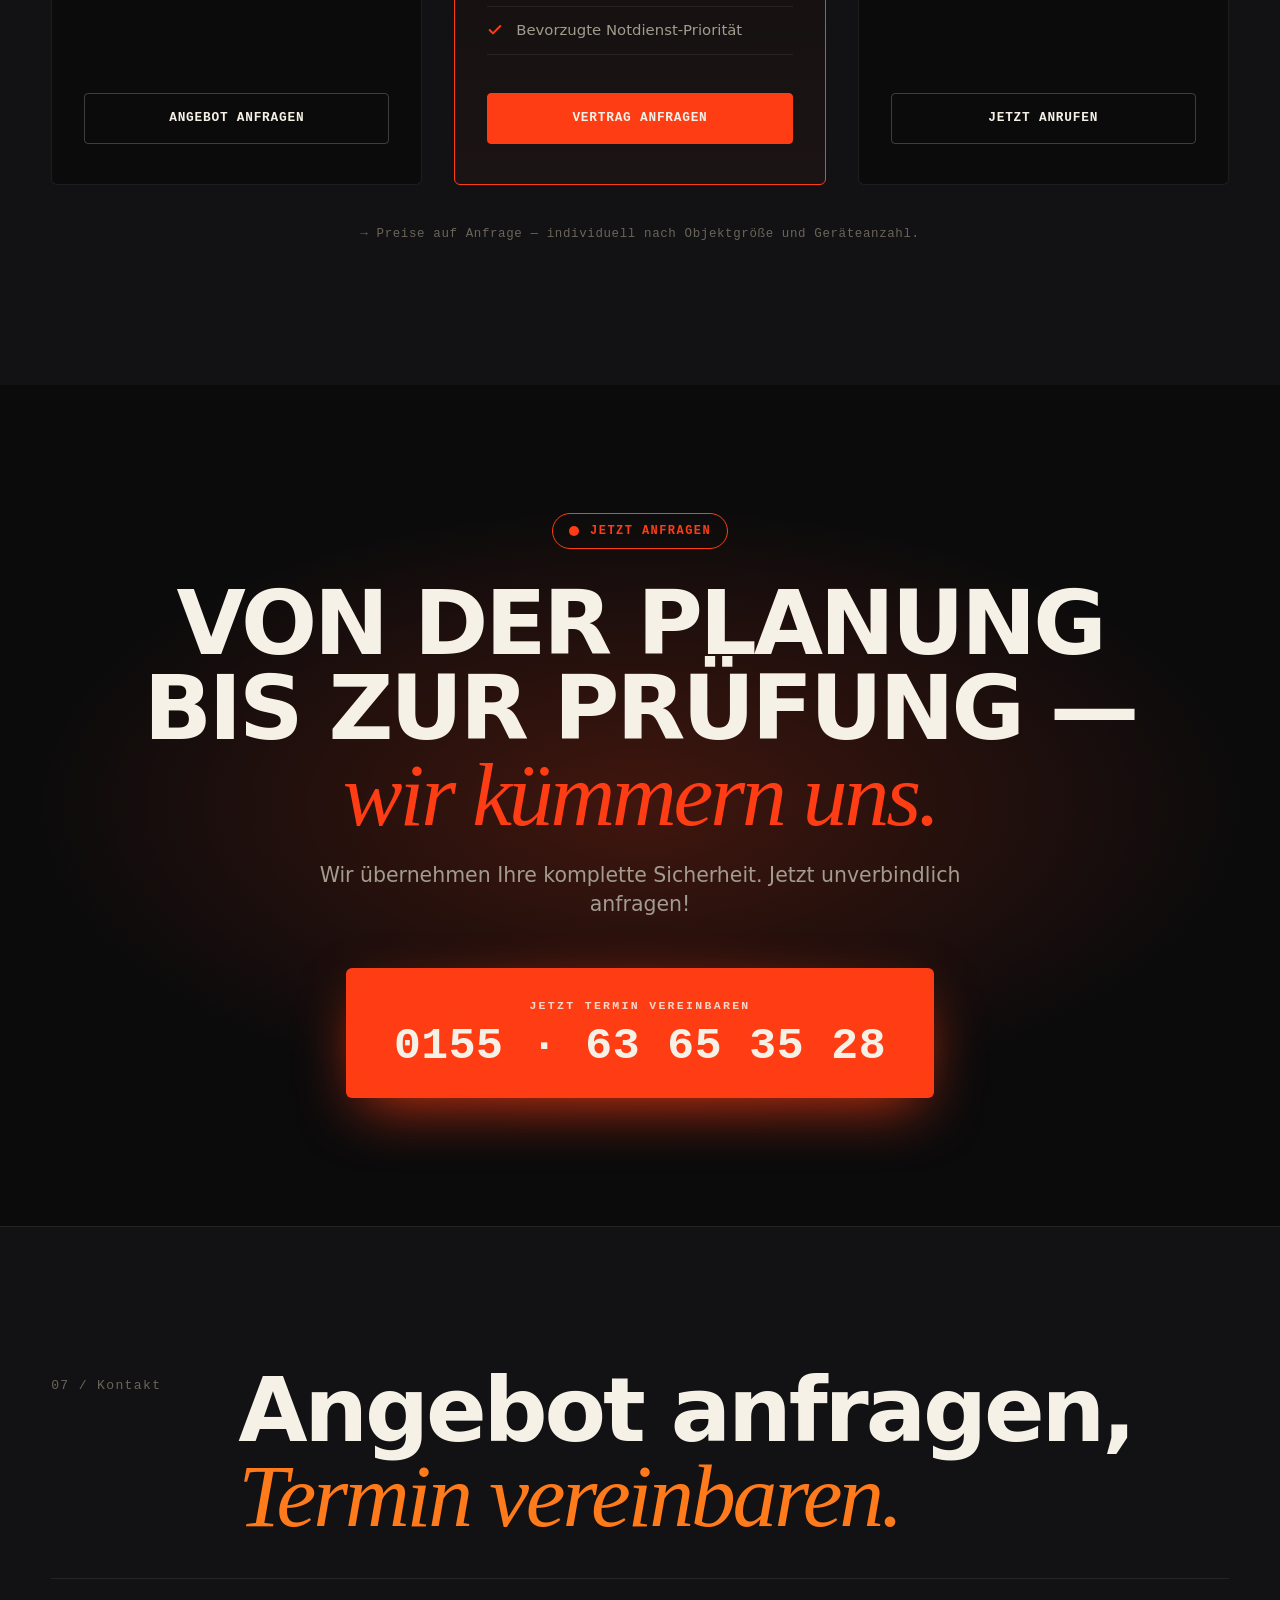
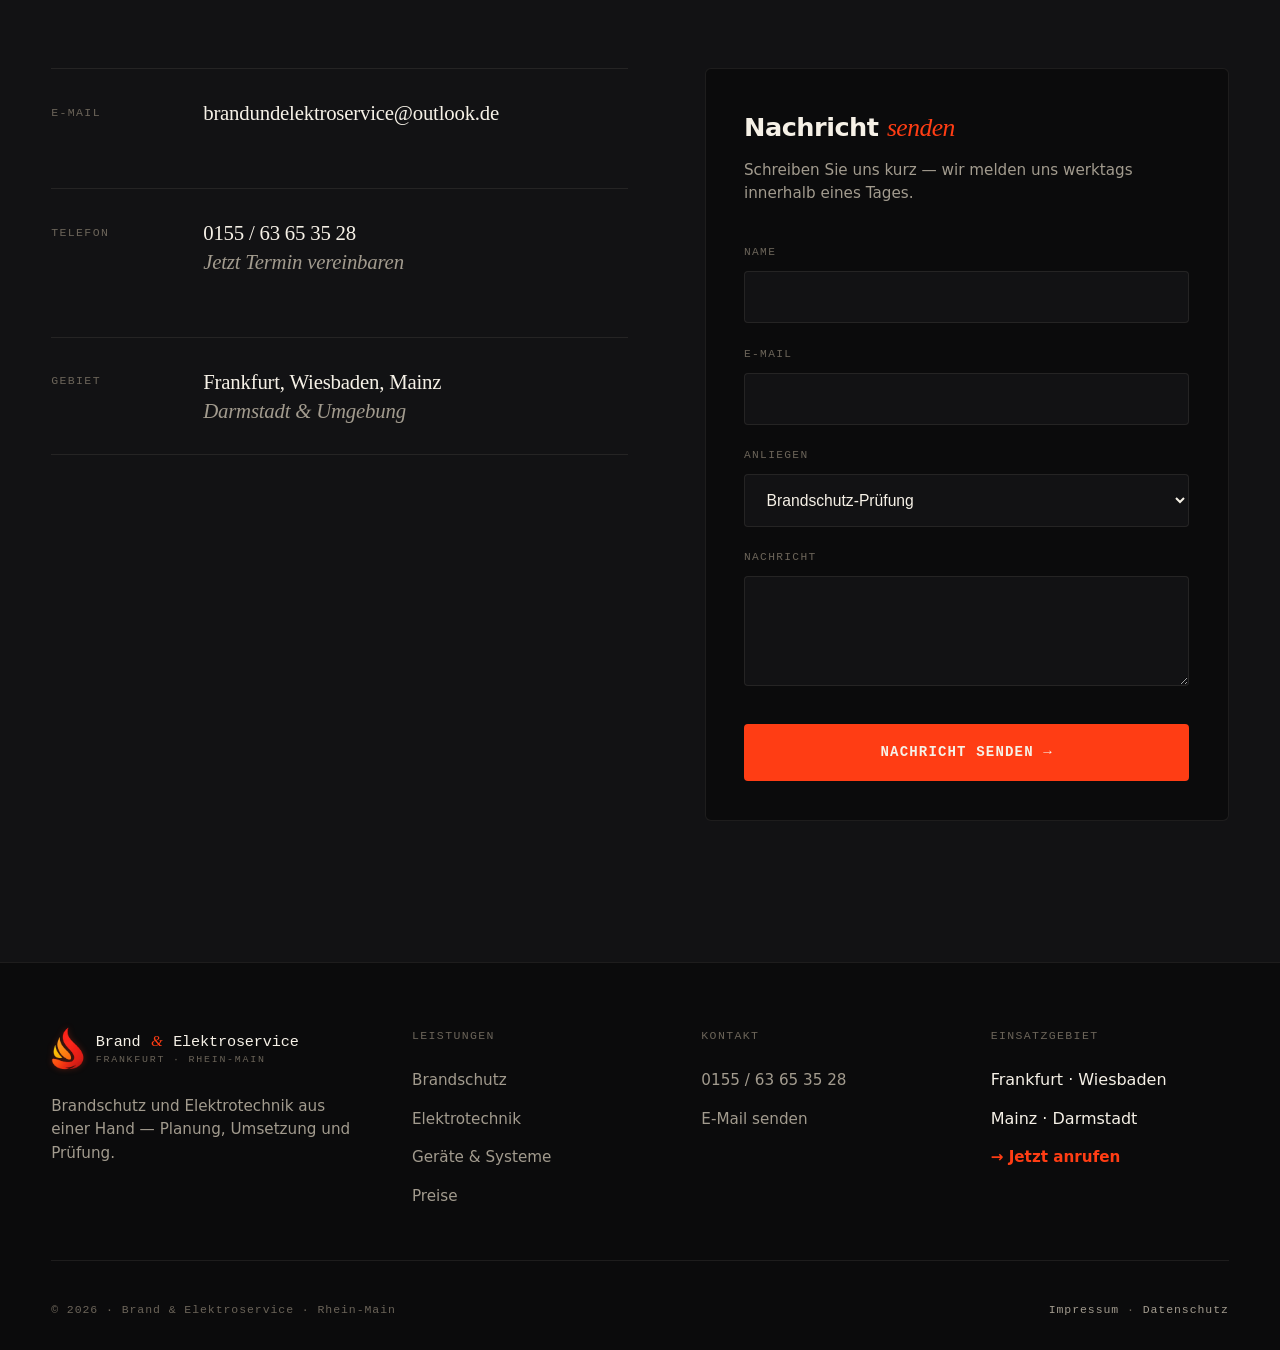
==== commit 0ac1109c: "fix: resolve Safari CSS Grid height collapse and remove destructive onerror display:none handlers fr" ====
--- a/index.html
+++ b/index.html
@@ -1679,7 +1679,7 @@
   .ref-gallery {
     display: grid;
     grid-template-columns: repeat(3, 1fr);
-    grid-auto-rows: 1fr;
+    grid-auto-rows: clamp(180px, 20vw, 280px);
     gap: 1rem;
   }
   .ref-item { margin: 0; display: flex; flex-direction: column; }
@@ -2276,35 +2276,35 @@
     <div class="ref-gallery" data-reveal>
       <figure class="ref-item ref-item--large">
         <div class="ref-img-wrap">
-          <img src="images/20250613_123712.jpg.avif" alt="Brandschutzprojekt — Feuerlöscher-Installation und Prüfung" loading="lazy" onerror="this.closest('.ref-item').style.display='none'">
+          <img src="images/20250613_123712.jpg.avif" alt="Brandschutzprojekt — Feuerlöscher-Installation und Prüfung" loading="lazy">
           <div class="ref-overlay"><span class="ref-tag">Brandschutz</span></div>
         </div>
         <figcaption>Fachgerechte Installation &amp; Prüfung</figcaption>
       </figure>
       <figure class="ref-item">
         <div class="ref-img-wrap">
-          <img src="images/20250715_125614_edited.jpg.avif" alt="Elektrotechnik-Projekt — DGUV V3 Prüfung vor Ort" loading="lazy" onerror="this.closest('.ref-item').style.display='none'">
+          <img src="images/20250715_125614_edited.jpg.avif" alt="Elektrotechnik-Projekt — DGUV V3 Prüfung vor Ort" loading="lazy">
           <div class="ref-overlay"><span class="ref-tag">Elektrotechnik</span></div>
         </div>
         <figcaption>DGUV V3 Prüfung vor Ort</figcaption>
       </figure>
       <figure class="ref-item">
         <div class="ref-img-wrap">
-          <img src="images/20250805_134020.jpg.avif" alt="Brandschutzbegehung und Dokumentation" loading="lazy" onerror="this.closest('.ref-item').style.display='none'">
+          <img src="images/20250805_134020.jpg.avif" alt="Brandschutzbegehung und Dokumentation" loading="lazy">
           <div class="ref-overlay"><span class="ref-tag">Dokumentation</span></div>
         </div>
         <figcaption>Brandschutzbegehung &amp; Dokumentation</figcaption>
       </figure>
       <figure class="ref-item">
         <div class="ref-img-wrap">
-          <img src="images/c7ec2c_16800a354c6d45ee835984459255671c~mv2.jpg.avif" alt="Wartung von Brandschutztüren und Rauchmeldern" loading="lazy" onerror="this.closest('.ref-item').style.display='none'">
+          <img src="images/c7ec2c_16800a354c6d45ee835984459255671c~mv2.jpg.avif" alt="Wartung von Brandschutztüren und Rauchmeldern" loading="lazy">
           <div class="ref-overlay"><span class="ref-tag">Wartung</span></div>
         </div>
         <figcaption>Wartung &amp; Instandhaltung</figcaption>
       </figure>
       <figure class="ref-item">
         <div class="ref-img-wrap">
-          <img src="images/c7ec2c_ccd8e1ceb8d34119a05e0ac0cec1ecd2~mv2.jpg.avif" alt="Rauchabzugsanlage Kontrolle und Prüfung" loading="lazy" onerror="this.closest('.ref-item').style.display='none'">
+          <img src="images/c7ec2c_ccd8e1ceb8d34119a05e0ac0cec1ecd2~mv2.jpg.avif" alt="Rauchabzugsanlage Kontrolle und Prüfung" loading="lazy">
           <div class="ref-overlay"><span class="ref-tag">Prüfung</span></div>
         </div>
         <figcaption>Professionelle Anlagenprüfung</figcaption>
